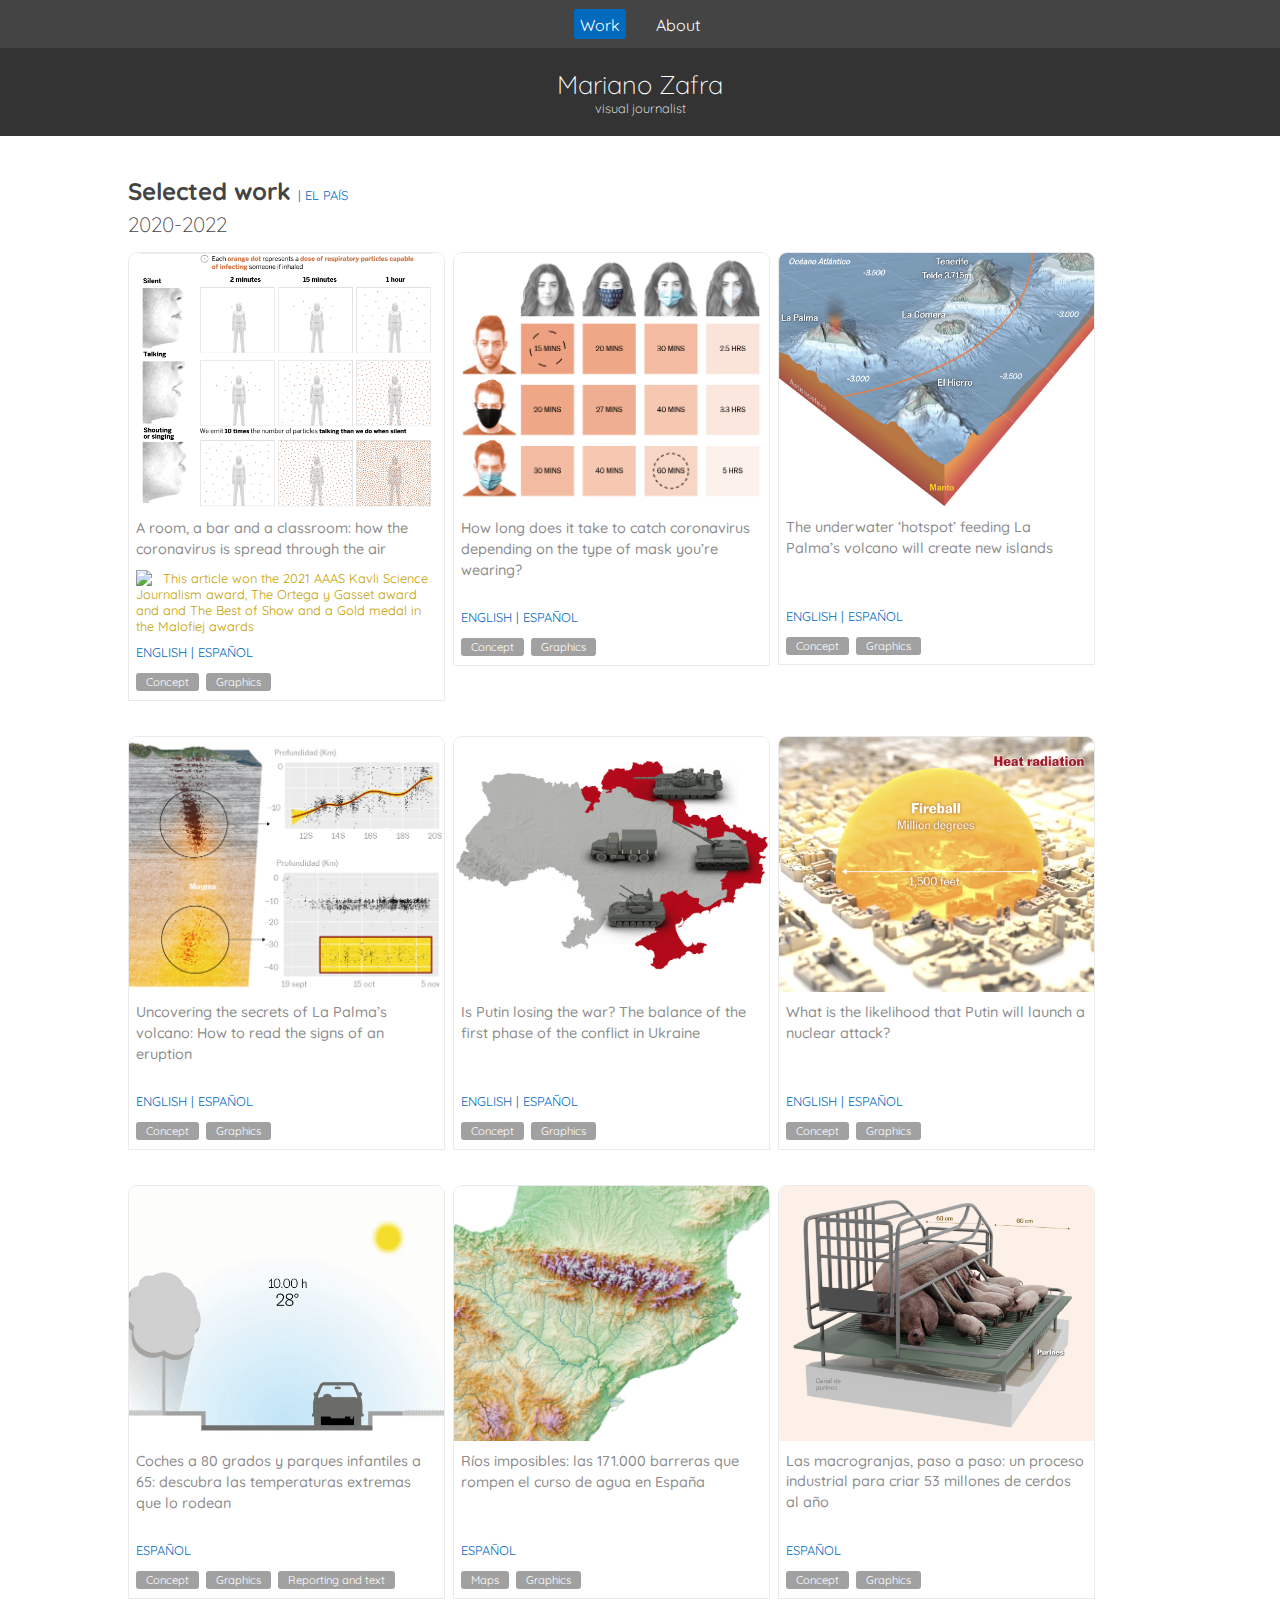
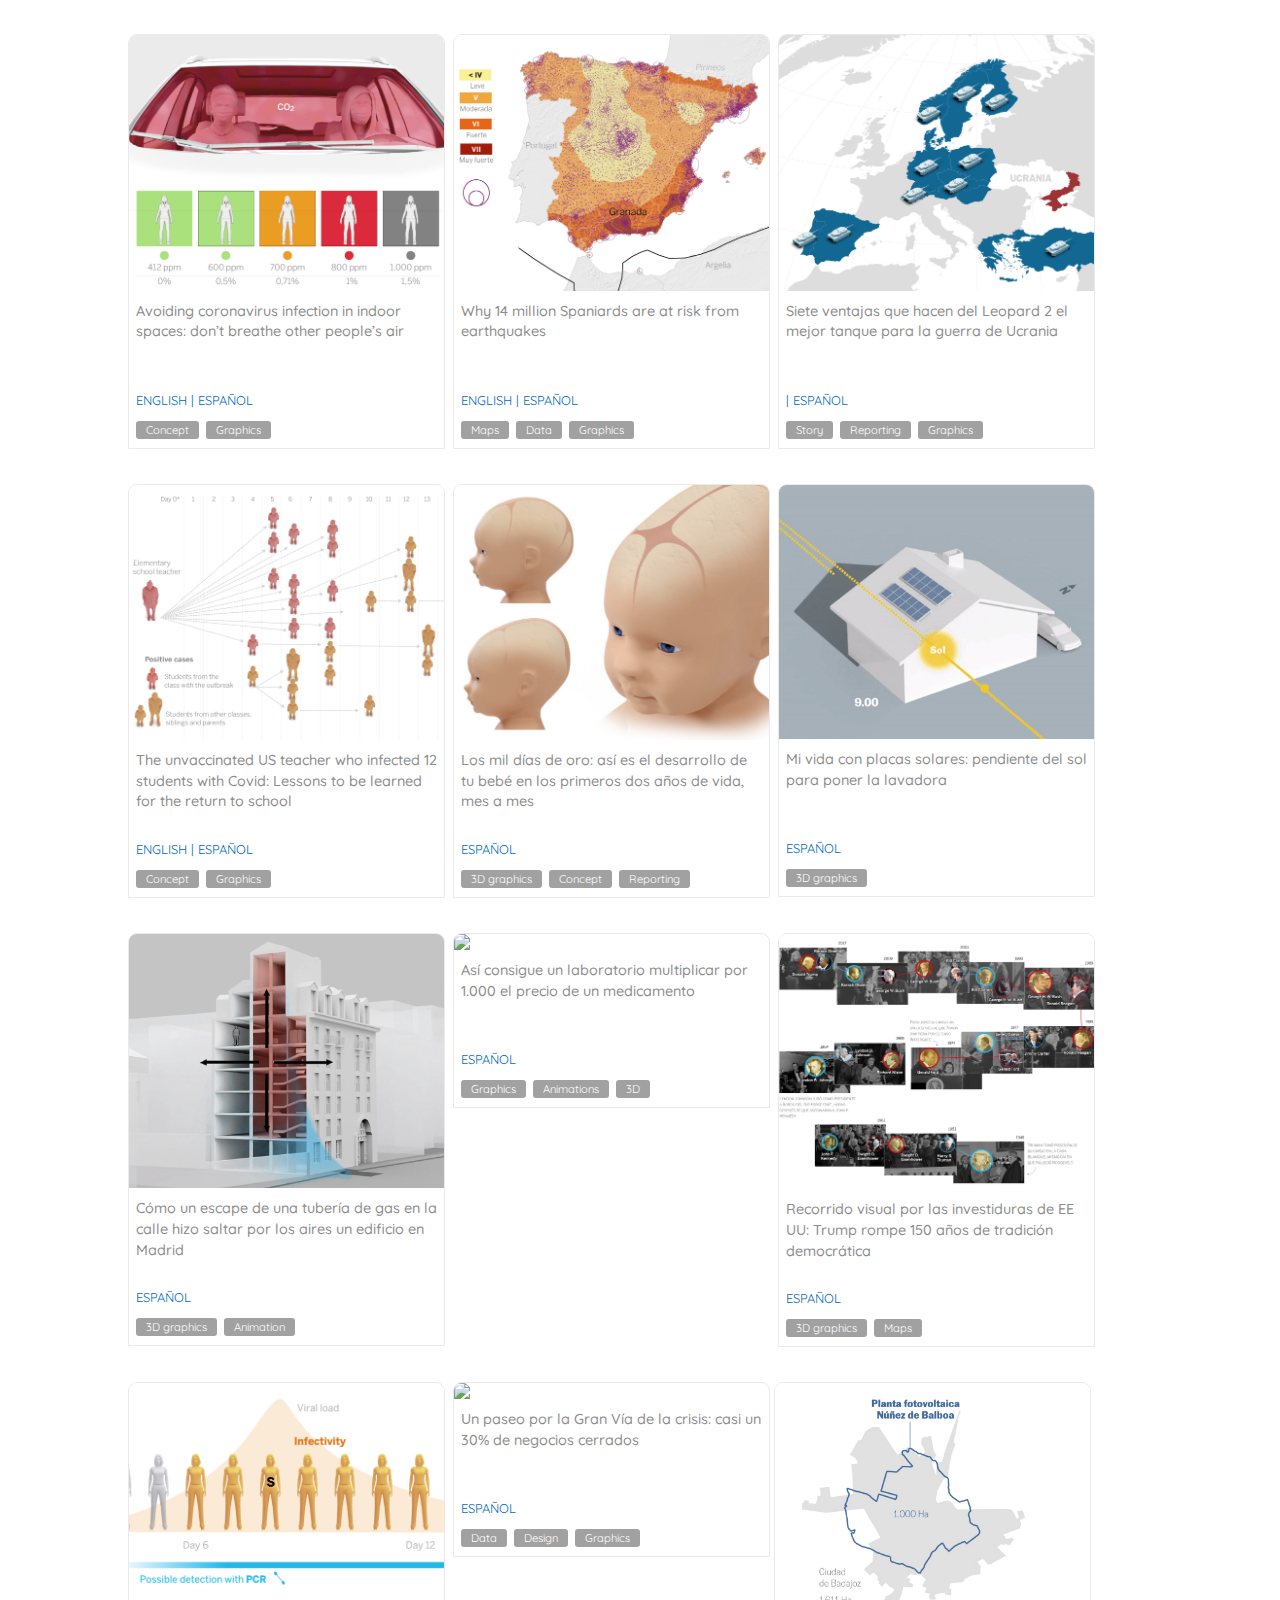
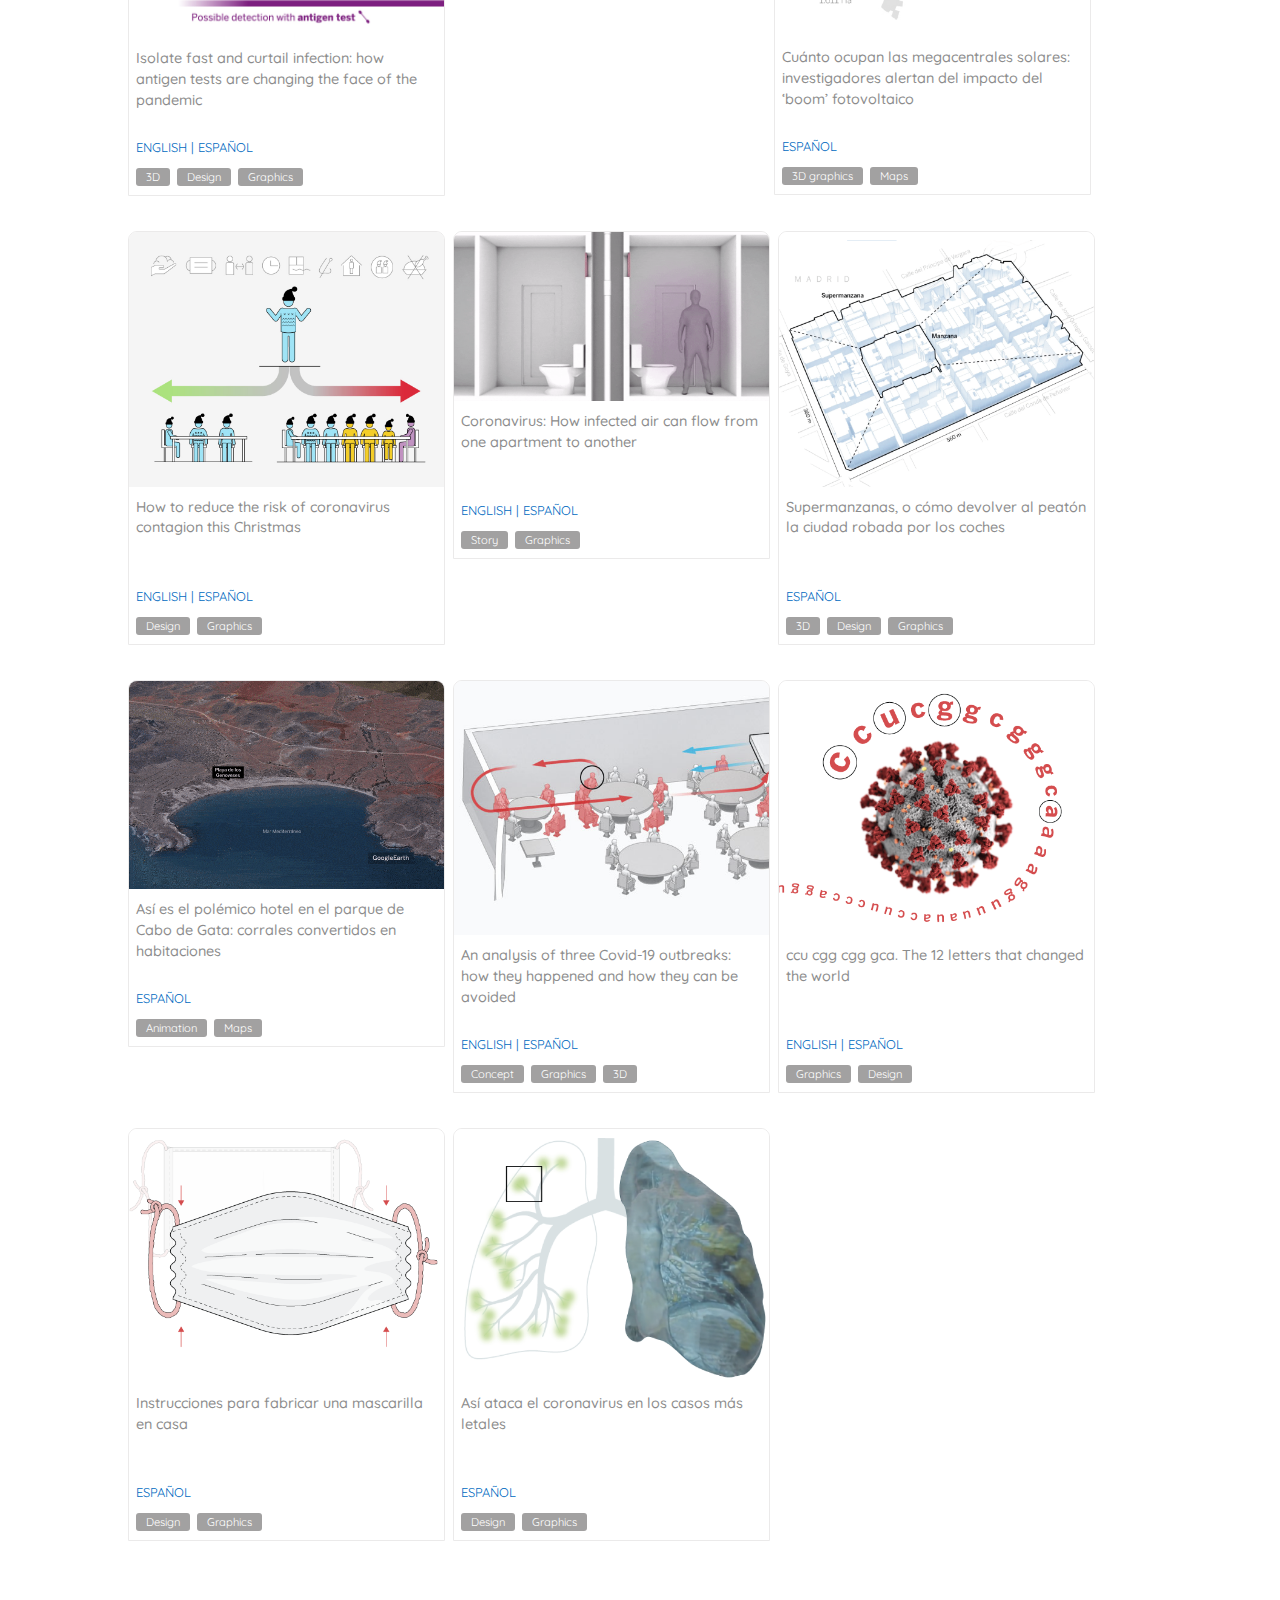
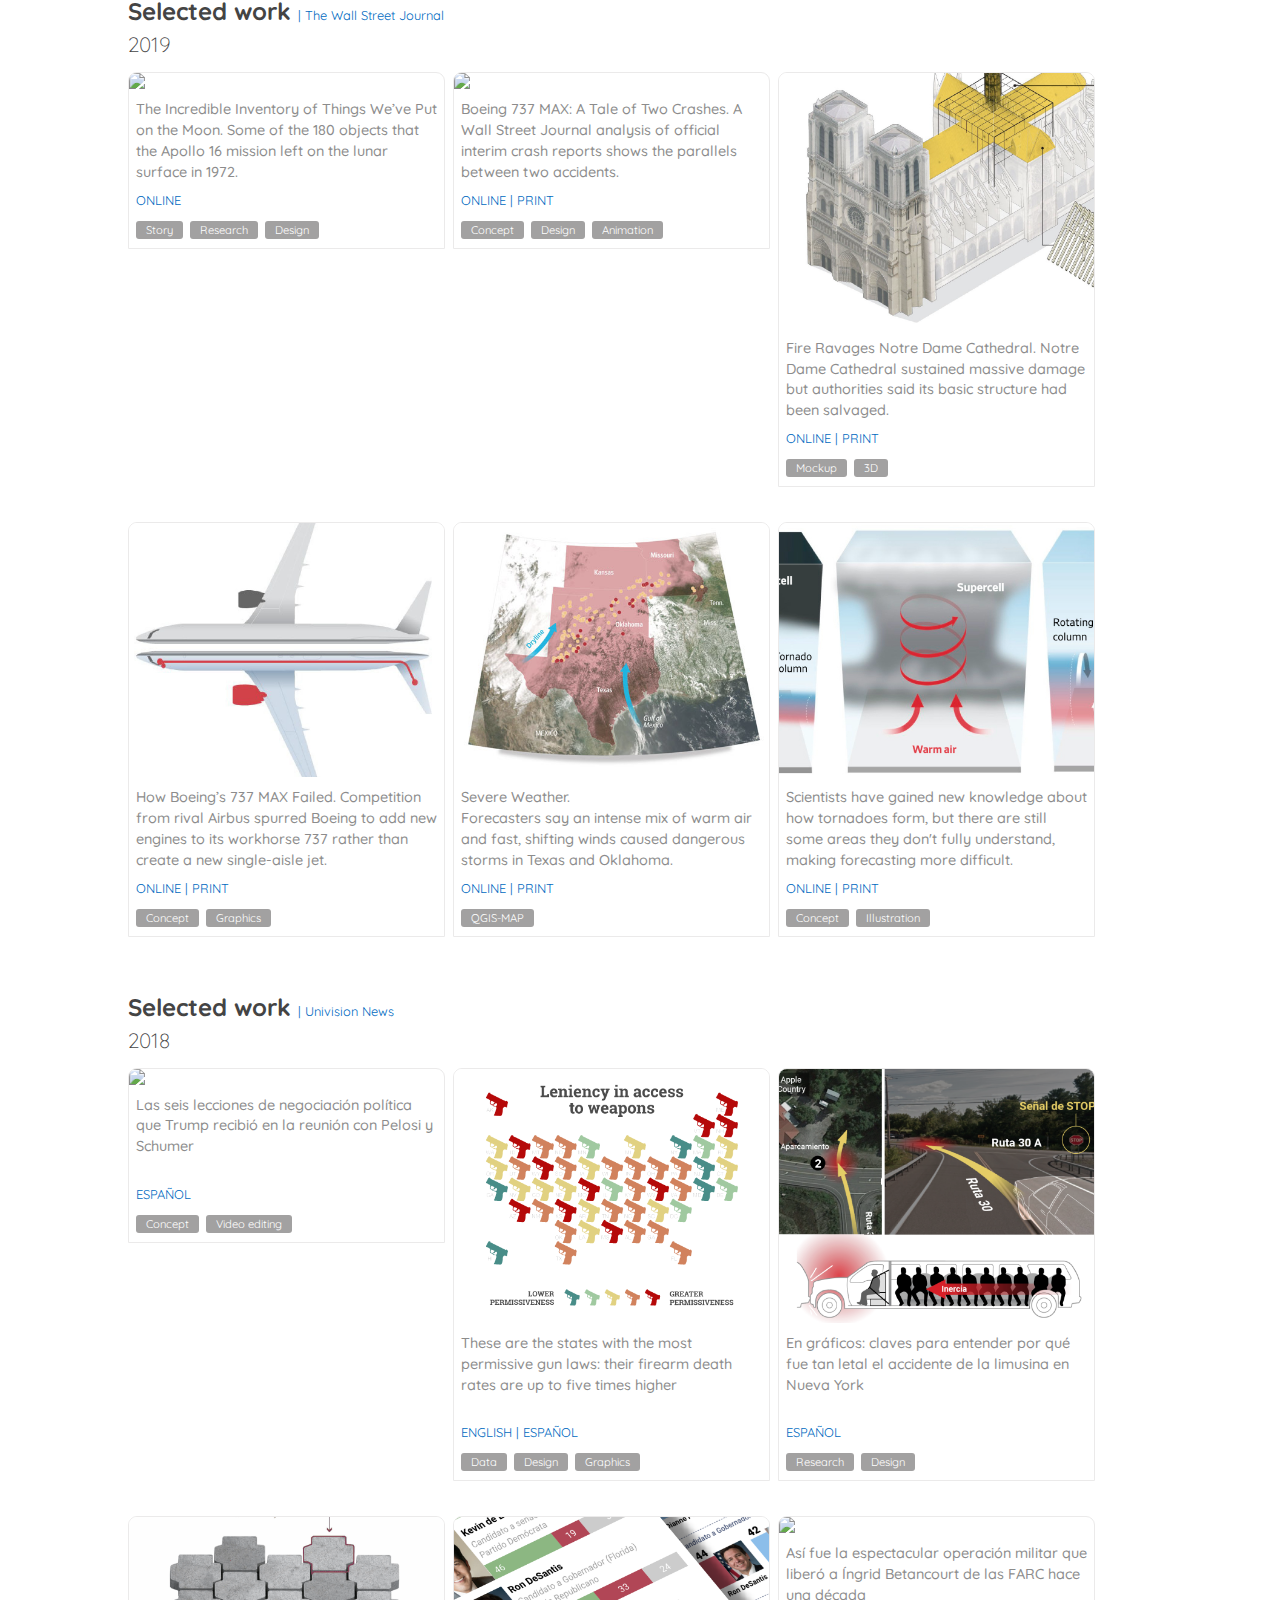
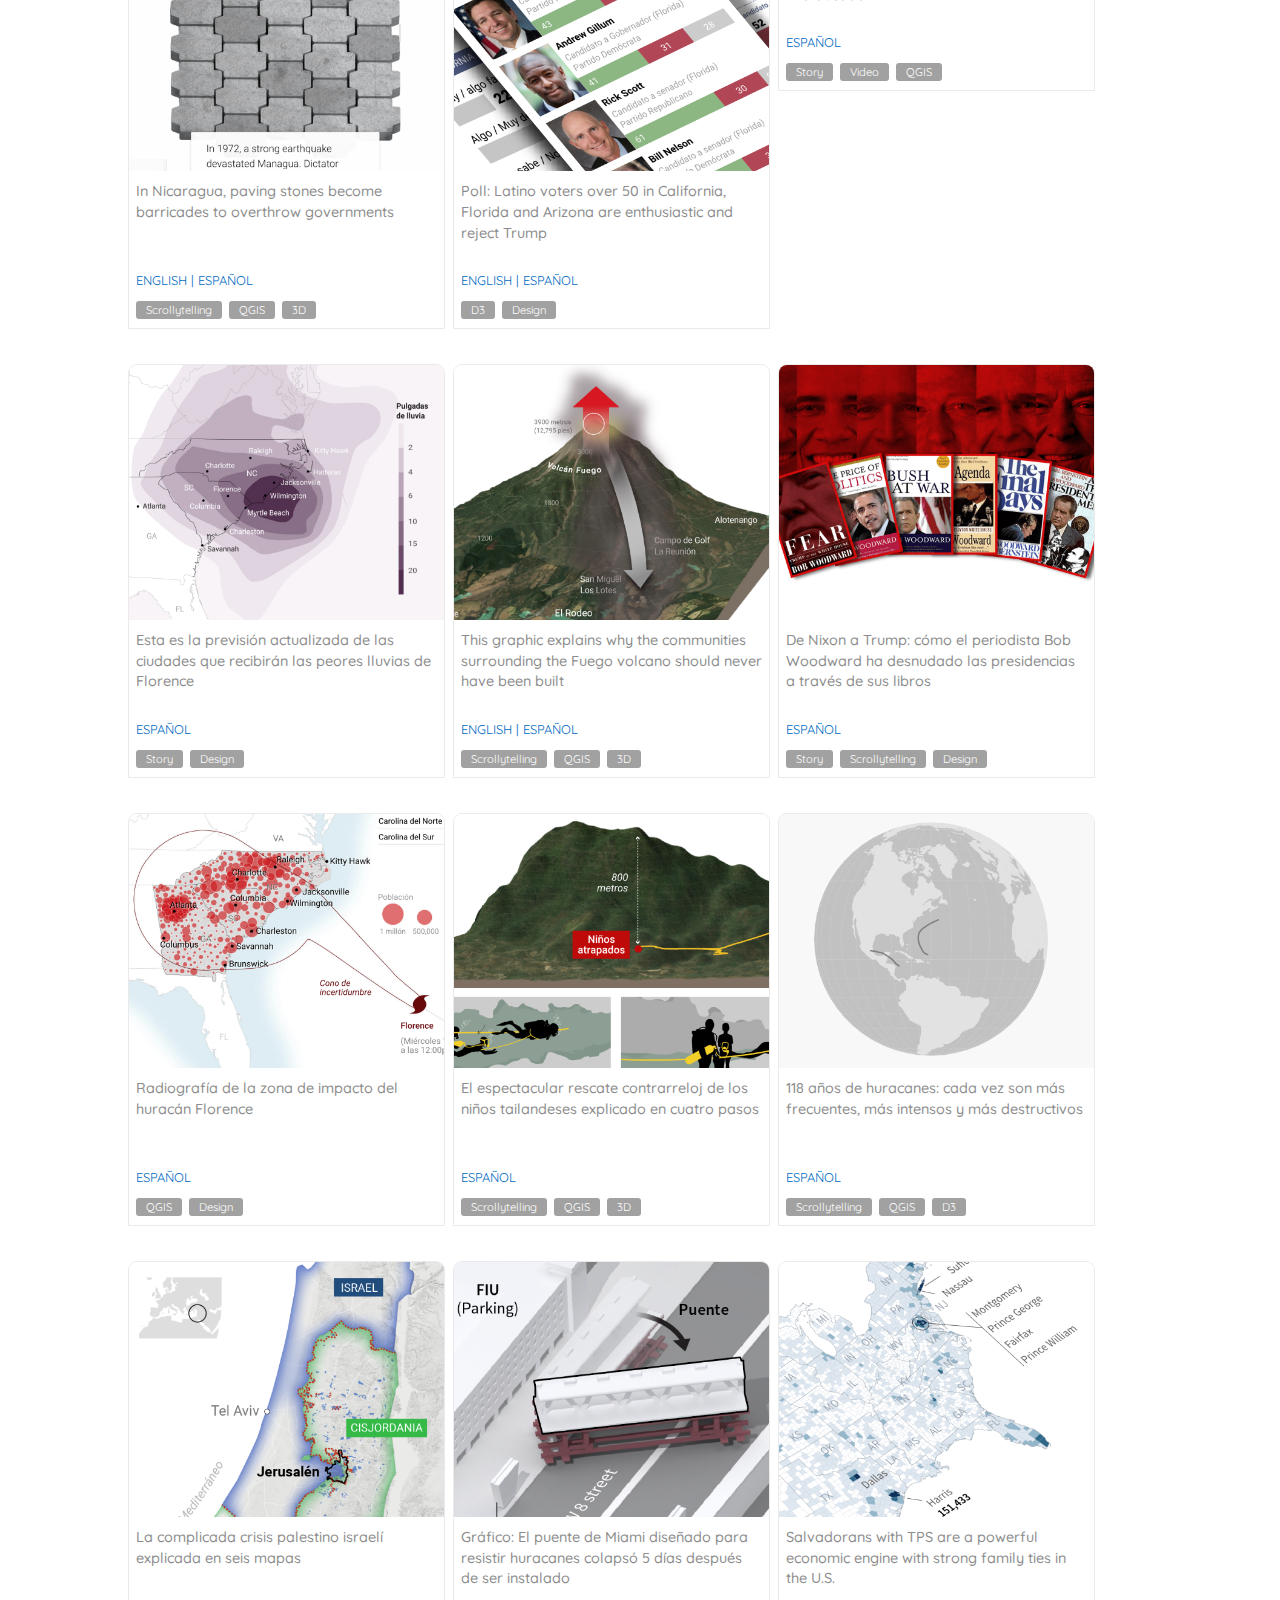
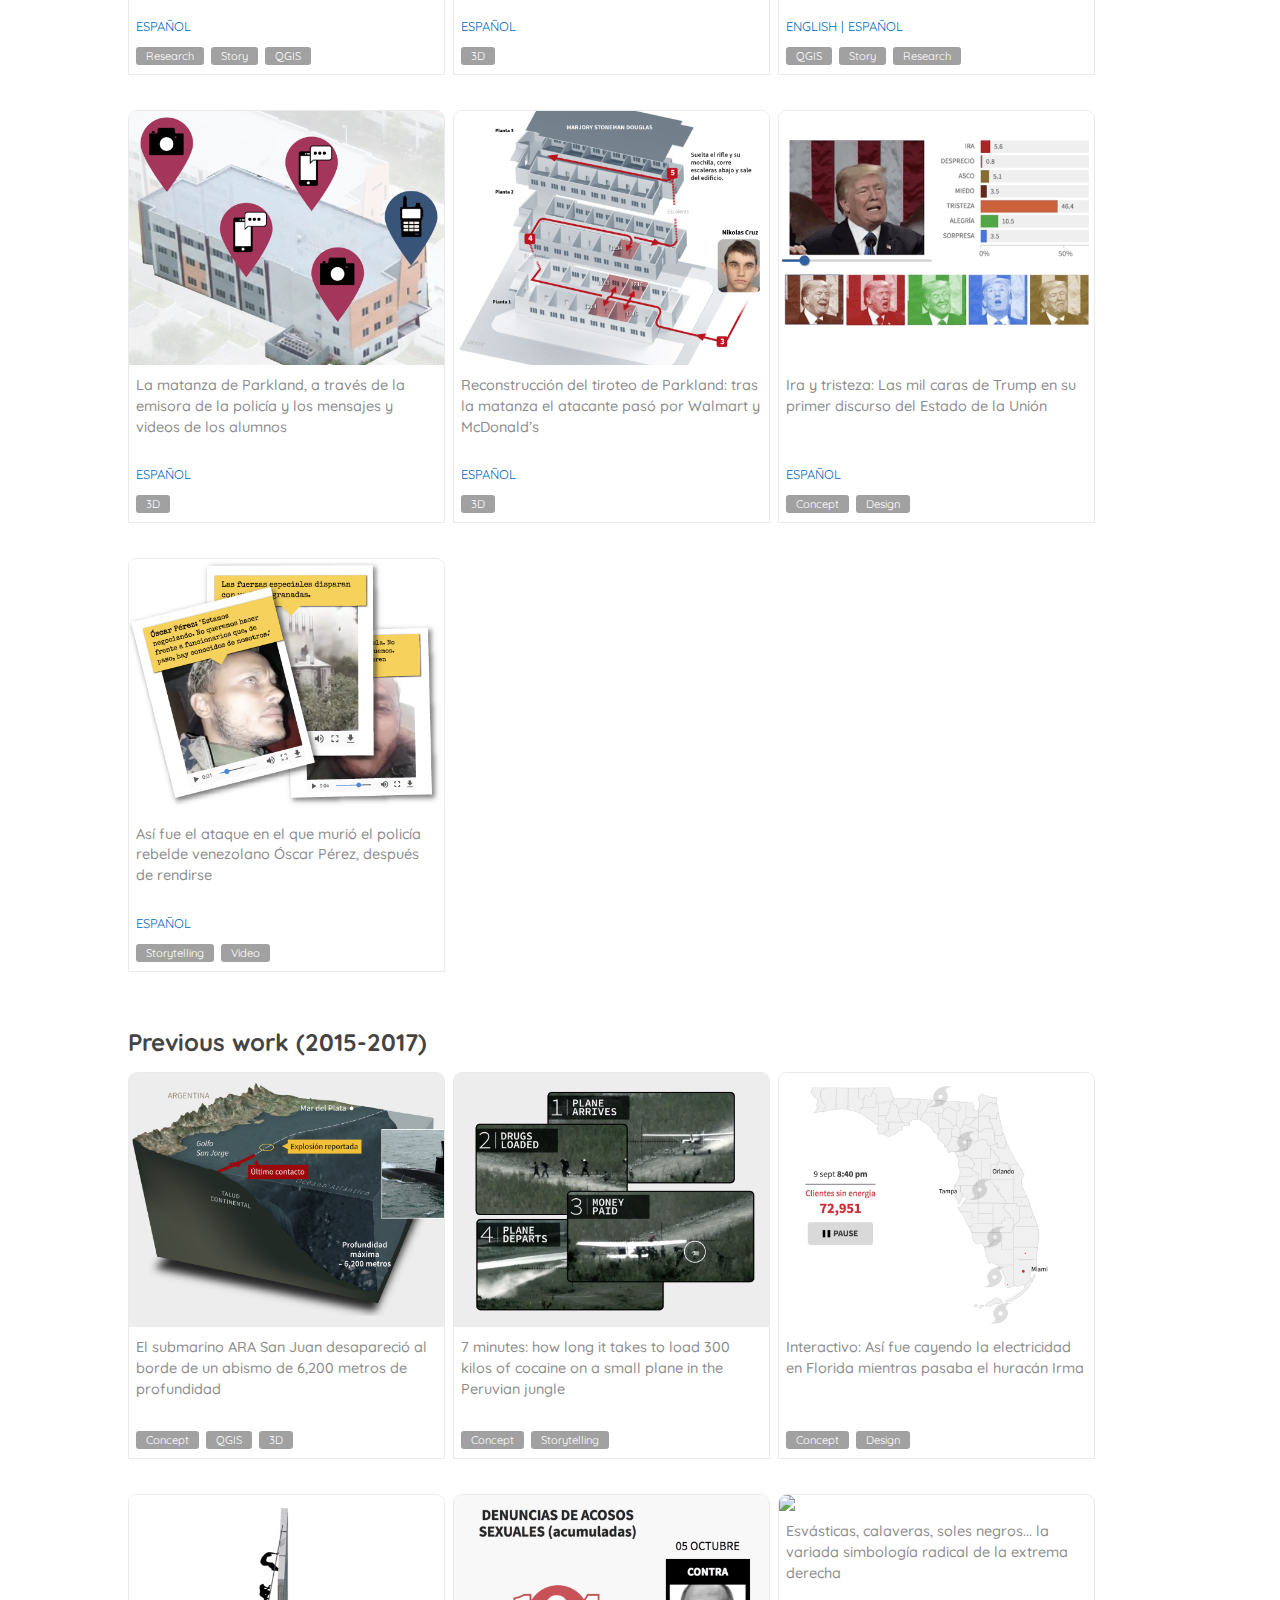
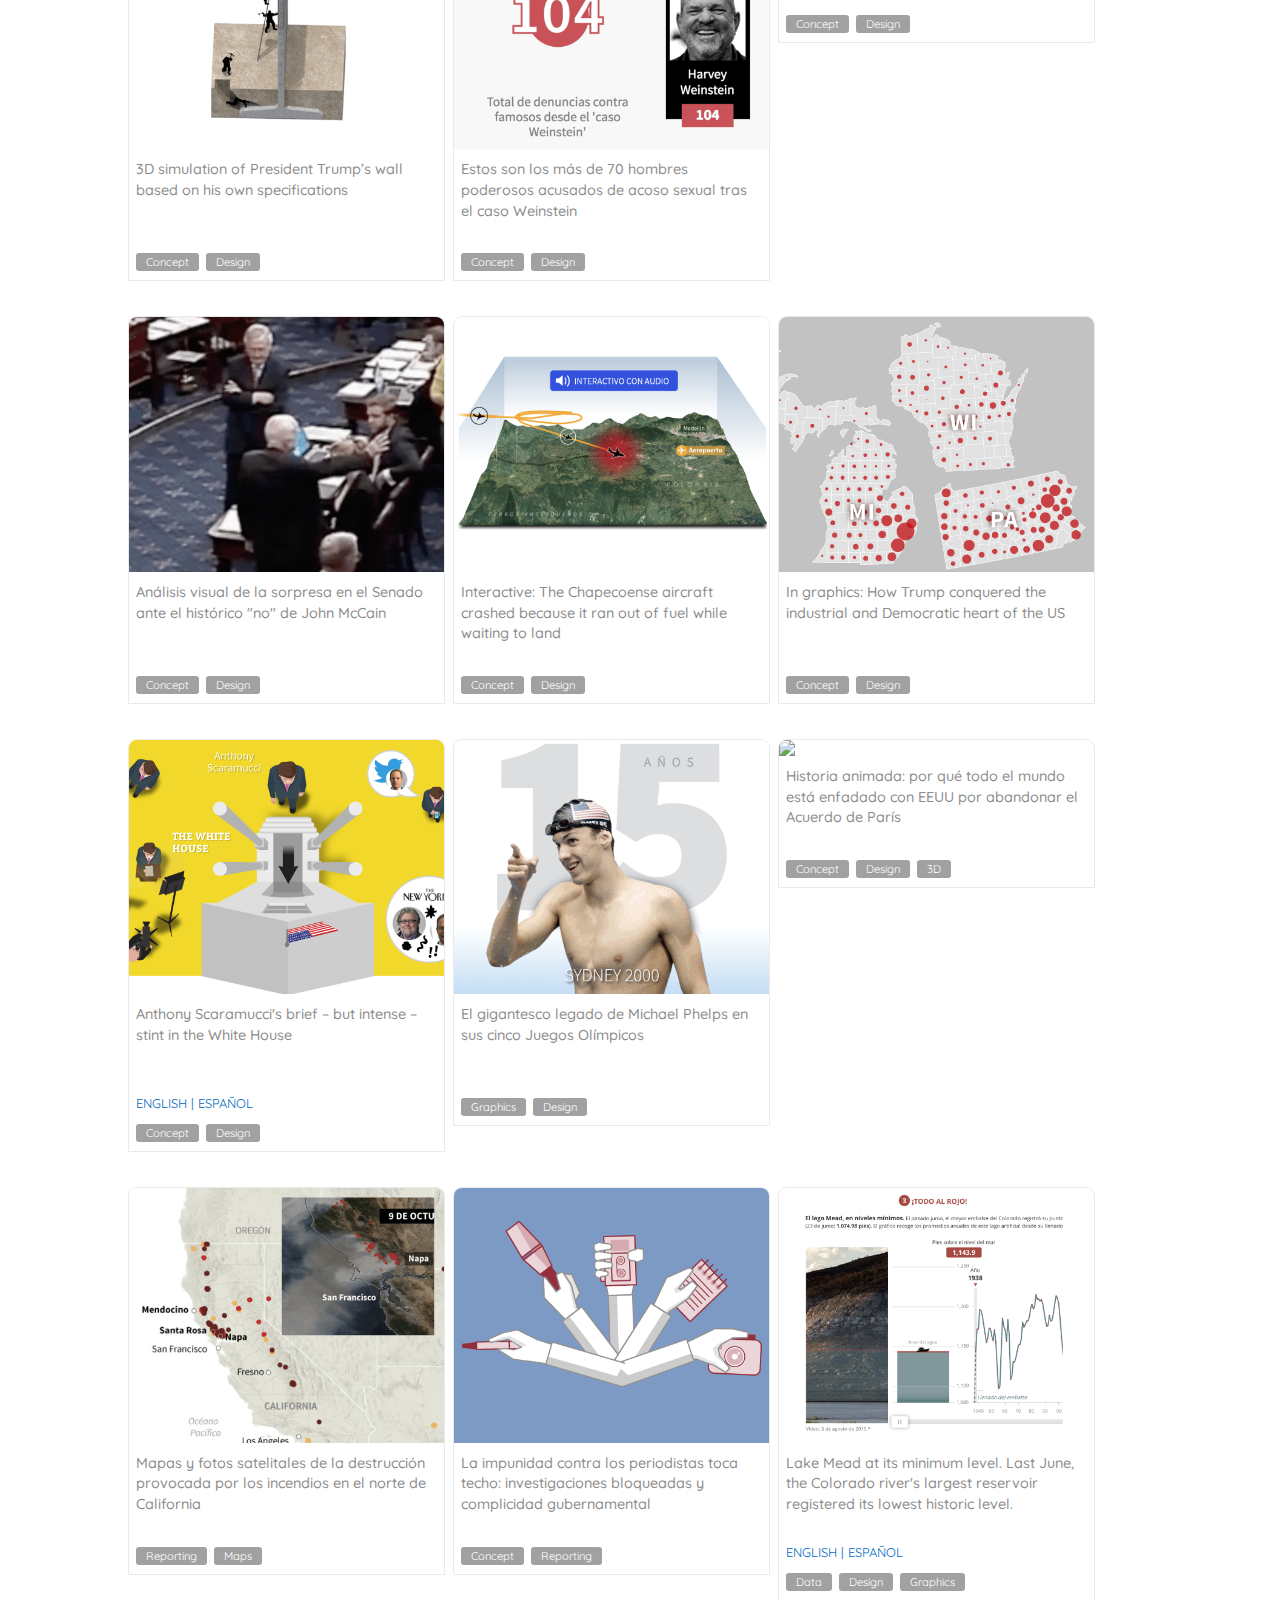
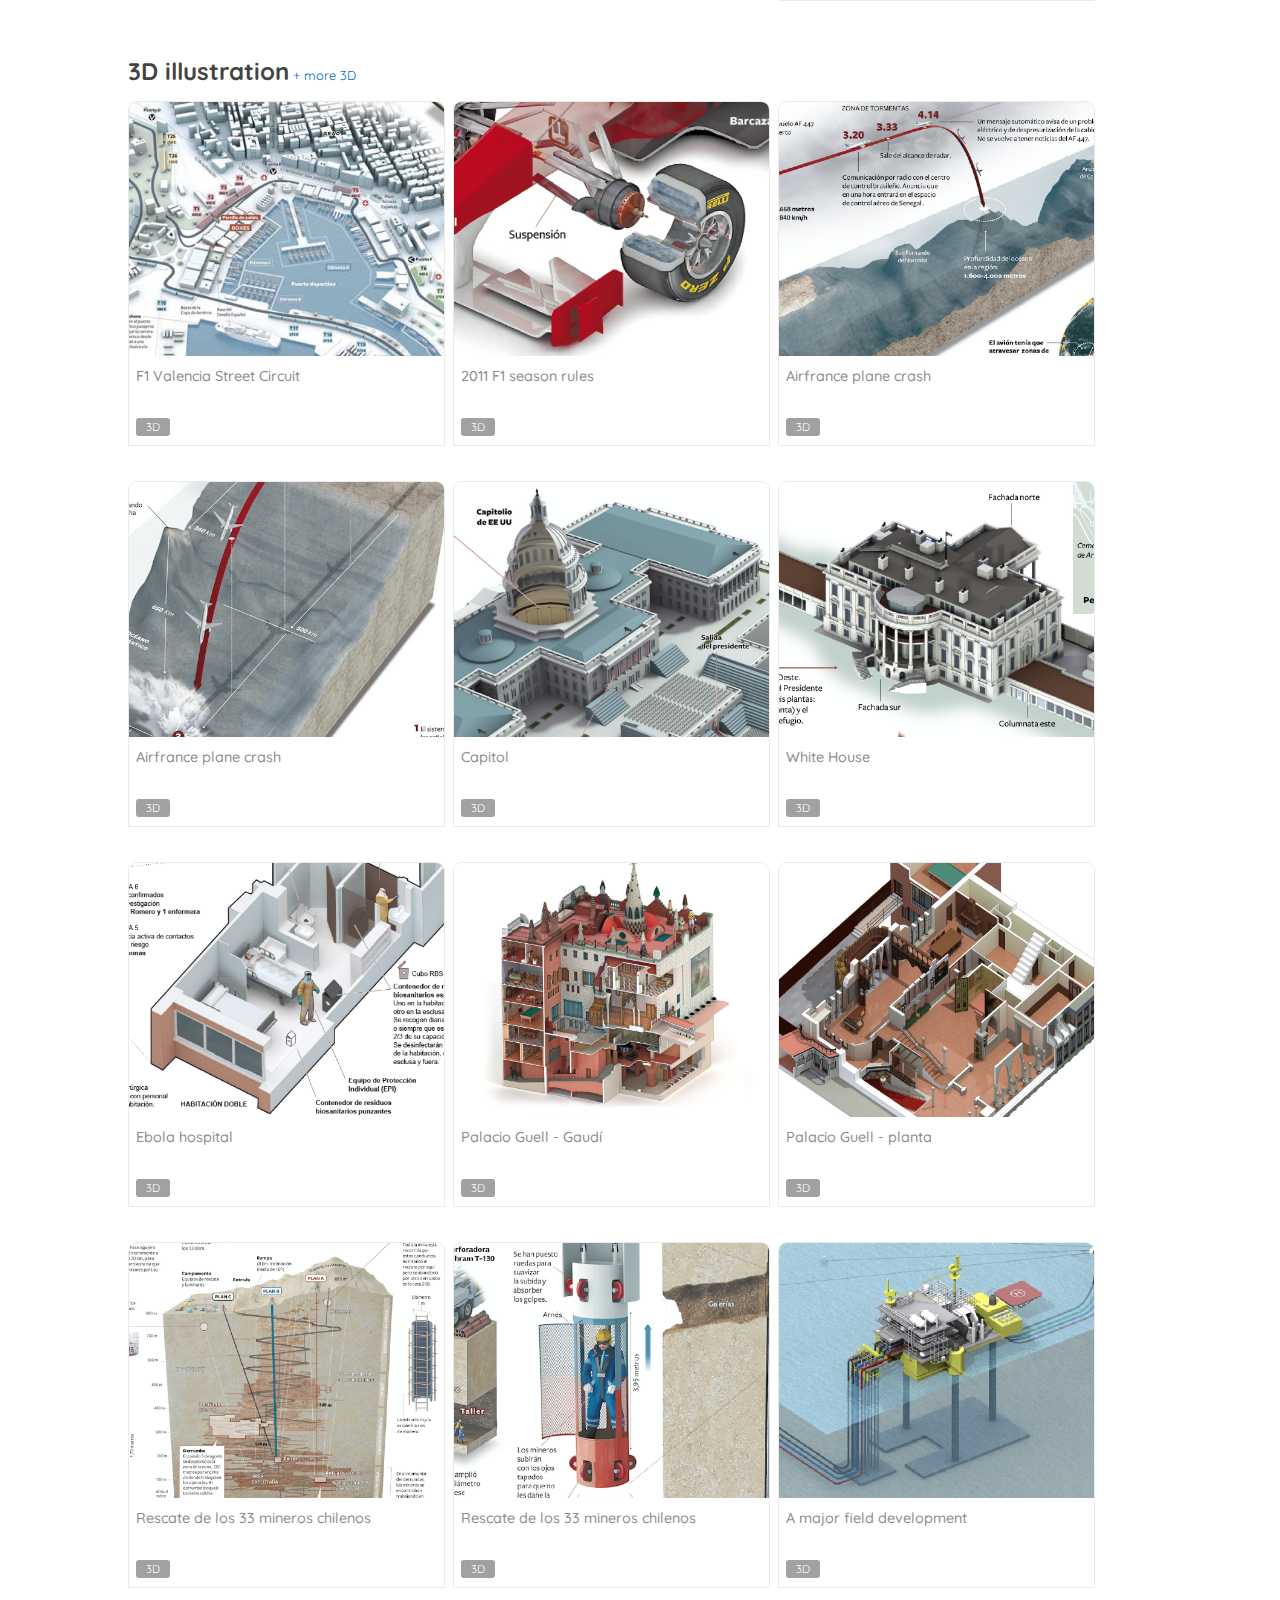
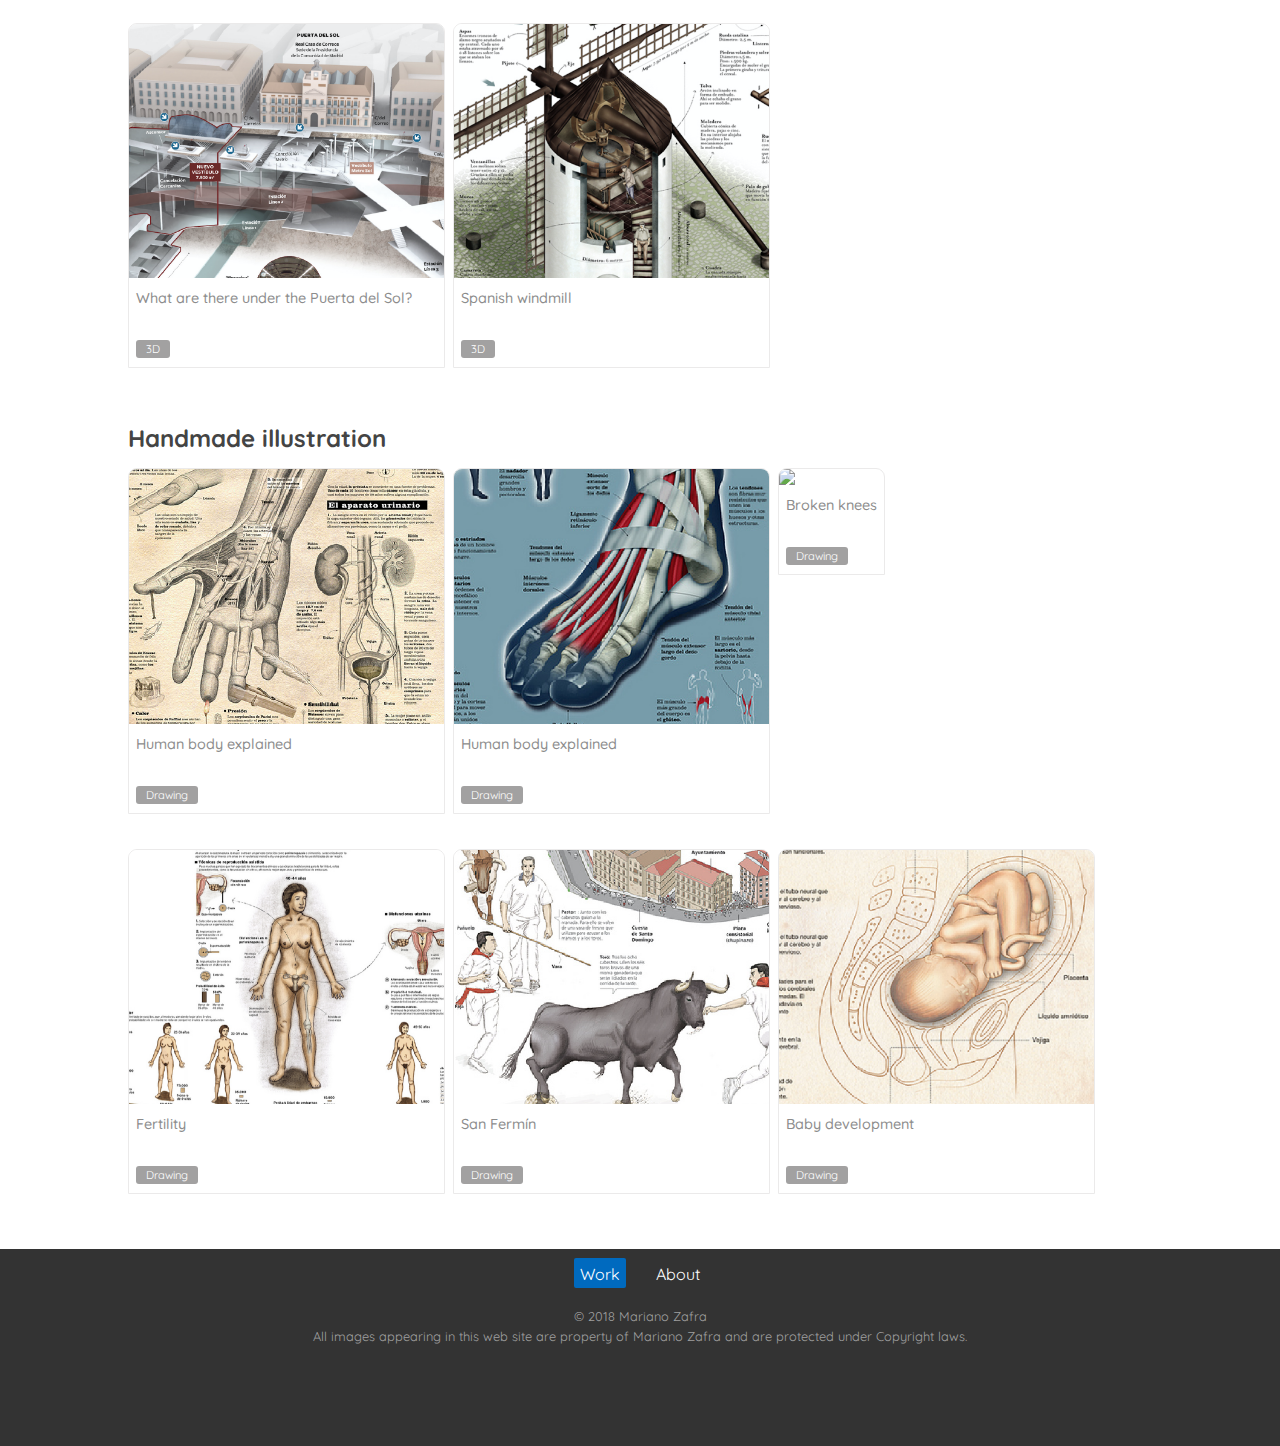
==== docs/index.html @ 7b581740 "Creada carpeta docs y subidos archivos" ====
<!DOCTYPE html>
<html>

<head>
    <meta charset="utf-8" />
    <meta http-equiv="X-UA-Compatible" content="IE=edge">
    <title>marianozafra.com | Mariano Zafra. Infographics, storytelling, graphics, data visualization</title>
    <meta name="viewport" content="width=device-width, initial-scale=1">
    <link href="https://fonts.googleapis.com/css?family=Roboto:300,400,400i,500,700,900" rel="stylesheet">
    <link href="https://fonts.googleapis.com/css?family=Quicksand:300,400,500,700" rel="stylesheet">
    <link rel="stylesheet" type="text/css" media="screen" href="porfolio.css" />
    <script src="main.js"></script>
</head>

<body>
    <div class="work">
        <div class="header">
            <div class="top">
                <div class="buttons">
                    <ul>
                        <li><a class="activo" href="index.html">Work</a></li>
                        <li><a href="about.html">About</a></li>
                    </ul>
                </div>
            </div>
            <div class="bottom">
                <div class="nombre">Mariano Zafra</div>
                <div class="profesion">visual journalist</div>
            </div>
        </div>
        <div class="porfolio">
            <div class="works">
                <div class="category">
                    <h1 class="category-name">Selected work <a target="_blank"
                            href="https://elpais.com/autor/mariano-zafra/">
                            | EL PAÍS</a></h1>
                    <p class="year">2020-2022</p>
                </div>
                <div class="graphics">
                    <div class="graphic">
                        <a target="_blank"
                            href="https://english.elpais.com/society/2020-10-28/a-room-a-bar-and-a-class-how-the-coronavirus-is-spread-through-the-air.html">
                            <div class="imagen"><img src="img/aerosoles.gif"></div>
                            <h3 class="graphic-name first">A room, a bar and a classroom: how the coronavirus is spread
                                through the air</h3>
                            <span class="award"><img class="pildora" src="http://elinfografista.es/mariano_zafra/img/trofeo.jpg"> This article won the 2021 AAAS Kavli Science Journalism award, The Ortega y Gasset award and and The Best of Show and a Gold medal in the Malofiej awards</span>    
                        </a>
                        <div class="idiomas"><a class="idioma" target="_blank"
                                href="https://english.elpais.com/society/2020-10-28/a-room-a-bar-and-a-class-how-the-coronavirus-is-spread-through-the-air.html">English</a>
                            | <a class="idioma" target="_blank"
                                href="https://elpais.com/ciencia/2020-10-24/un-salon-un-bar-y-una-clase-asi-contagia-el-coronavirus-en-el-aire.html">Español</a>
                        </div>
                        <div class="tags"><span class="tag">Concept</span><span class="tag">Graphics</span></div>
                    </div>
                    <div class="graphic">
                        <a target="_blank"
                            href="https://english.elpais.com/society/2022-02-14/how-long-does-it-take-to-catch-coronavirus-depending-on-the-type-of-mask-youre-wearing.html?ssm=TW_CC">
                            <div class="imagen"><img src="img/mascarillas.png"></div>
                            <h3 class="graphic-name">How long does it take to catch coronavirus depending on the type of mask you’re wearing?</h3>
                        </a>
                        <div class="idiomas"><a class="idioma" target="_blank"
                            href="https://english.elpais.com/society/2022-02-14/how-long-does-it-take-to-catch-coronavirus-depending-on-the-type-of-mask-youre-wearing.html?ssm=TW_CC">English</a>
                        | <a class="idioma" target="_blank"
                                href="https://elpais.com/sociedad/2022-02-12/esto-es-lo-que-tardarias-en-contagiarte-de-covid-con-cada-tipo-de-mascarilla.html">Español</a>
                        </div>
                        <div class="tags"><span class="tag">Concept</span><span class="tag">Graphics</span></div>
                    </div>
                    <div class="graphic">
                        <a target="_blank"
                            href="https://english.elpais.com/science-tech/2021-10-06/the-underwater-hotspot-feeding-la-palmas-volcano-will-create-new-islands.html">
                            <div class="imagen"><img src="img/canarias.jpg"></div>
                            <h3 class="graphic-name">The underwater ‘hotspot’ feeding La Palma’s volcano will create new islands</h3>
                        </a>
                        <div class="idiomas"><a class="idioma" target="_blank"
                                href="https://english.elpais.com/science-tech/2021-10-06/the-underwater-hotspot-feeding-la-palmas-volcano-will-create-new-islands.html">English</a>
                            | <a class="idioma" target="_blank"
                                href="https://elpais.com/ciencia/2021-10-01/un-punto-caliente-bajo-las-canarias-alimenta-el-volcan-de-la-palma-y-creara-nuevas-islas.html">Español</a>
                        </div>
                        <div class="tags"><span class="tag">Concept</span><span class="tag">Graphics</span></div>
                    </div>
                    <div class="graphic">
                        <a target="_blank"
                            href="https://english.elpais.com/science-tech/2021-11-12/reading-the-signs-when-will-the-volcanic-eruption-on-la-palma-end.html">
                            <div class="imagen"><img src="img/senales.jpg"></div>
                            <h3 class="graphic-name">Uncovering the secrets of La Palma’s volcano:
                                How to read the signs of an eruption</h3>
                        </a>
                        <div class="idiomas"><a class="idioma" target="_blank"
                                href="https://english.elpais.com/science-tech/2021-11-12/reading-the-signs-when-will-the-volcanic-eruption-on-la-palma-end.html">English</a>
                            | <a class="idioma" target="_blank"
                                href="https://elpais.com/ciencia/2021-11-06/el-volcan-al-desnudo-como-interpretar-las-senales-de-la-erupcion-de-la-palma.html">Español</a>
                        </div>
                        <div class="tags"><span class="tag">Concept</span><span class="tag">Graphics</span></div>
                    </div>
                    <div class="graphic">
                        <a target="_blank"
                            href="https://english.elpais.com/international/2022-04-08/is-putin-losing-the-war-the-balance-of-the-first-phase-of-the-conflict-in-ukraine.html">
                            <div class="imagen"><img src="img/balance_ucrania2.jpg"></div>
                            <h3 class="graphic-name">Is Putin losing the war? The balance of the first phase of the conflict in Ukraine</h3>
                        </a>
                        <div class="idiomas"><a class="idioma" target="_blank"
                                href="https://english.elpais.com/international/2022-04-08/is-putin-losing-the-war-the-balance-of-the-first-phase-of-the-conflict-in-ukraine.html">English</a>
                            | <a class="idioma" target="_blank"
                                href="https://elpais.com/internacional/2022-04-03/esta-putin-perdiendo-la-guerra-balance-de-la-primera-fase-del-conflicto-en-ucrania.html">Español</a>
                        </div>
                        <div class="tags"><span class="tag">Concept</span><span class="tag">Graphics</span></div>
                    </div>
                    <div class="graphic">
                        <a target="_blank"
                            href="https://english.elpais.com/international/2022-11-07/what-is-the-likelihood-that-putin-will-launch-a-nuclear-attack.html">
                            <div class="imagen"><img src="img/nuclear.jpg"></div>
                            <h3 class="graphic-name">What is the likelihood that Putin will launch a nuclear attack?</h3>
                        </a>
                        <div class="idiomas"><a class="idioma" target="_blank"
                                href="https://english.elpais.com/international/2022-11-07/what-is-the-likelihood-that-putin-will-launch-a-nuclear-attack.html">English</a>
                            | <a class="idioma" target="_blank"
                                href="https://elpais.com/internacional/2022-11-06/que-probabilidad-hay-de-un-ataque-nuclear-de-putin.html">Español</a>
                        </div>
                        <div class="tags"><span class="tag">Concept</span><span class="tag">Graphics</span></div>
                    </div>
                    <div class="graphic">
                        <a target="_blank"
                            href="https://elpais.com/sociedad/2022-07-24/coches-a-80-grados-y-parques-infantiles-a-65-descubre-las-temperaturas-extremas-que-te-rodean.html">
                            <div class="imagen"><img src="img/temperaturas.gif"></div>
                            <h3 class="graphic-name">Coches a 80 grados y parques infantiles a 65: descubra las temperaturas extremas que lo rodean</h3>
                        </a>
                        <div class="idiomas">
                            <a class="idioma" target="_blank"
                                href="https://elpais.com/sociedad/2022-07-24/coches-a-80-grados-y-parques-infantiles-a-65-descubre-las-temperaturas-extremas-que-te-rodean.html">Español</a>
                        </div>
                        <div class="tags"><span class="tag">Concept</span><span class="tag">Graphics</span><span class="tag">Reporting and text</span></div>
                    </div>
                    <div class="graphic">
                        <a target="_blank"
                            href="https://elpais.com/clima-y-medio-ambiente/2022-06-12/rios-imposibles-las-171000-barreras-que-rompen-el-curso-de-agua-en-espana.html">
                            <div class="imagen"><img src="img/rios.jpg?v=1"></div>
                            <h3 class="graphic-name">Ríos imposibles: las 171.000 barreras que rompen el curso de agua en España</h3>
                        </a>
                        <div class="idiomas">
                            <a class="idioma" target="_blank"
                                href="https://elpais.com/clima-y-medio-ambiente/2022-06-12/rios-imposibles-las-171000-barreras-que-rompen-el-curso-de-agua-en-espana.html">Español</a>
                        </div>
                        <div class="tags"><span class="tag">Maps</span><span class="tag">Graphics</span></div>
                    </div>
                    <div class="graphic">
                        <a target="_blank"
                            href="https://elpais.com/clima-y-medio-ambiente/2022-01-23/las-macrogranjas-paso-a-paso-un-proceso-industrial-para-criar-53-millones-de-cerdos-al-ano.html">
                            <div class="imagen"><img src="img/macrogranjas.jpg"></div>
                            <h3 class="graphic-name">Las macrogranjas, paso a paso: un proceso industrial para criar 53 millones de cerdos al año</h3>
                        </a>
                        <div class="idiomas">
                            <a class="idioma" target="_blank"
                                href="https://elpais.com/clima-y-medio-ambiente/2022-01-23/las-macrogranjas-paso-a-paso-un-proceso-industrial-para-criar-53-millones-de-cerdos-al-ano.html">Español</a>
                        </div>
                        <div class="tags"><span class="tag">Concept</span><span class="tag">Graphics</span></div>
                    </div>
                    <div class="graphic">
                        <a target="_blank"
                            href="https://elpais.com/especiales/coronavirus-covid-19/how-to-avoid-the-infection-in-indoor-spaces/">
                            <div class="imagen"><img src="img/coche.jpg"></div>
                            <h3 class="graphic-name">Avoiding coronavirus infection in indoor spaces: don’t breathe other people’s air</h3>
                        </a>
                        <div class="idiomas"><a class="idioma" target="_blank"
                                href="https://elpais.com/especiales/coronavirus-covid-19/how-to-avoid-the-infection-in-indoor-spaces/">English</a>
                            | <a class="idioma" target="_blank"
                                href="https://elpais.com/especiales/coronavirus-covid-19/como-esquivar-el-coronavirus-en-interiores/">Español</a>
                        </div>
                        <div class="tags"><span class="tag">Concept</span><span class="tag">Graphics</span></div>
                    </div>
                    <div class="graphic">
                        <a target="_blank"
                            href="https://elpais.com/ciencia/2021-02-04/el-estremecedor-beso-geologico-que-pone-en-riesgo-sismico-a-14-millones-de-espanoles.html">
                            <div class="imagen"><img src="img/terremotos.jpg"></div>
                            <h3 class="graphic-name">Why 14 million Spaniards are at risk from earthquakes</h3>
                        </a>
                        <div class="idiomas"><a class="idioma" target="_blank"
                                href="https://english.elpais.com/science_tech/2021-02-12/why-14-million-spaniards-are-at-risk-from-earthquakes.html">English</a>
                            | <a class="idioma" target="_blank"
                                href="https://elpais.com/ciencia/2021-02-04/el-estremecedor-beso-geologico-que-pone-en-riesgo-sismico-a-14-millones-de-espanoles.html">Español</a>
                        </div>
                        <div class="tags"><span class="tag">Maps</span><span class="tag">Data</span><span
                                class="tag">Graphics</span></div>
                    </div>
                    <div class="graphic">
                        <a target="_blank"
                            href="https://elpais.com/internacional/2023-01-28/siete-ventajas-que-hacen-del-leopard-2-el-mejor-tanque-para-la-guerra-de-ucrania.html">
                            <div class="imagen"><img src="img/leopard.jpg"></div>
                            <h3 class="graphic-name">Siete ventajas que hacen del Leopard 2 el mejor tanque para la guerra de Ucrania</h3>
                        </a>
                        <div class="idiomas">
                            | <a class="idioma" target="_blank"
                                href="https://elpais.com/internacional/2023-01-28/siete-ventajas-que-hacen-del-leopard-2-el-mejor-tanque-para-la-guerra-de-ucrania.html">Español</a>
                        </div>
                        <div class="tags"><span class="tag">Story</span><span class="tag">Reporting</span><span
                                class="tag">Graphics</span></div>
                    </div>
                    <div class="graphic">
                        <a target="_blank"
                            href="https://elpais.com/especiales/coronavirus-covid-19/the-unvaccinated-us-teacher-who-infected-12-of-her-students/">
                            <div class="imagen"><img src="img/escuela.jpg"></div>
                            <h3 class="graphic-name">The unvaccinated US teacher who infected 12 students with Covid: Lessons to be learned for the return to school</h3>
                        </a>
                        <div class="idiomas"><a class="idioma" target="_blank"
                                href="https://elpais.com/especiales/coronavirus-covid-19/the-unvaccinated-us-teacher-who-infected-12-of-her-students/">English</a>
                            | <a class="idioma" target="_blank"
                                href="https://elpais.com/ciencia/2021-09-12/el-caso-de-los-12-ninos-contagiados-de-covid-por-su-profesora-lecciones-para-la-vuelta-al-cole.html">Español</a>
                        </div>
                        <div class="tags"><span class="tag">Concept</span><span class="tag">Graphics</span></div>
                    </div>
                    <div class="graphic">
                        <a target="_blank"
                            href="https://elpais.com/salud-y-bienestar/2022-05-22/los-mil-dias-de-oro-asi-es-el-desarrollo-de-tu-bebe-en-los-primeros-dos-anos-de-vida-mes-a-mes.html">
                            <div class="imagen"><img src="img/bebes.jpg"></div>
                            <h3 class="graphic-name">Los mil días de oro: así es el desarrollo de tu bebé en los primeros dos años de vida, mes a mes
                            </h3>
                        </a>
                        <div class="idiomas"><a class="idioma" target="_blank"
                                href="https://elpais.com/salud-y-bienestar/2022-05-22/los-mil-dias-de-oro-asi-es-el-desarrollo-de-tu-bebe-en-los-primeros-dos-anos-de-vida-mes-a-mes.html">Español</a>
                        </div>
                        <div class="tags"><span class="tag">3D graphics</span><span class="tag">Concept</span><span class="tag">Reporting</span></div>
                    </div>
                    <div class="graphic">
                        <a target="_blank"
                            href="https://elpais.com/clima-y-medio-ambiente/2023-01-15/mi-vida-con-placas-solares-pendiente-del-sol-para-poner-la-lavadora.html">
                            <div class="imagen"><img src="img/panel.gif"></div>
                            <h3 class="graphic-name">Mi vida con placas solares: pendiente del sol para poner la lavadora</h3>
                        </a>
                        <div class="idiomas"><a class="idioma" target="_blank"
                                href="https://elpais.com/clima-y-medio-ambiente/2023-01-15/mi-vida-con-placas-solares-pendiente-del-sol-para-poner-la-lavadora.html">Español</a>
                        </div>
                        <div class="tags"><span class="tag">3D graphics</span></div>
                    </div>
                    <div class="graphic">
                        <a target="_blank"
                            href="https://elpais.com/espana/madrid/2021-02-27/deflagracion-y-onda-expansiva-las-claves-de-la-violenta-explosion-de-gas-en-la-calle-de-toledo-de-madrid.html">
                            <div class="imagen"><img src="img/explosion.jpg"></div>
                            <h3 class="graphic-name">Cómo un escape de una tubería de gas en la calle hizo saltar por los aires un edificio en Madrid
                            </h3>
                        </a>
                        <div class="idiomas"><a class="idioma" target="_blank"
                                href="https://elpais.com/espana/madrid/2021-02-27/deflagracion-y-onda-expansiva-las-claves-de-la-violenta-explosion-de-gas-en-la-calle-de-toledo-de-madrid.html">Español</a>
                        </div>
                        <div class="tags"><span class="tag">3D graphics</span><span class="tag">Animation</span></div>
                    </div>
                    <div class="graphic">
                        <a target="_blank"
                            href="https://elpais.com/sociedad/2021-12-09/asi-consigue-un-laboratorio-multiplicar-por-1000-el-precio-de-un-medicamento.html">
                            <div class="imagen"><img src="img/farmaco.jpg"></div>
                            <h3 class="graphic-name">Así consigue un laboratorio multiplicar por 1.000 el precio de un medicamento</h3>
                        </a>
                        <div class="idiomas"><a class="idioma" target="_blank"
                                href="https://elpais.com/sociedad/2021-12-09/asi-consigue-un-laboratorio-multiplicar-por-1000-el-precio-de-un-medicamento.html">Español</a>
                        </div>
                        <div class="tags"><span class="tag">Graphics</span><span class="tag">Animations</span><span
                                class="tag">3D</span></div>
                    </div>
                                        <div class="graphic">
                        <a target="_blank"
                            href="https://elpais.com/internacional/2021-01-19/recorrido-visual-trump-rompe-150-anos-de-tradicion-democratica.html">
                            <div class="imagen"><img src="img/presidentes.jpg"></div>
                            <h3 class="graphic-name">Recorrido visual por las investiduras de EE UU: Trump rompe 150 años de tradición democrática
                            </h3>
                        </a>
                        <div class="idiomas"><a class="idioma" target="_blank"
                                href="https://elpais.com/internacional/2021-01-19/recorrido-visual-trump-rompe-150-anos-de-tradicion-democratica.html">Español</a>
                        </div>
                        <div class="tags"><span class="tag">3D graphics</span><span class="tag">Maps</span></div>
                    </div>
                    
                    <div class="graphic">
                        <a target="_blank"
                            href="https://english.elpais.com/science_tech/2020-12-08/isolate-fast-and-curtail-infection-how-antigen-tests-are-changing-the-face-of-the-pandemic.html">
                            <div class="imagen"><img src="img/antigenos.jpg"></div>
                            <h3 class="graphic-name">Isolate fast and curtail infection: how antigen tests are changing
                                the face of the pandemic</h3>
                        </a>
                        <div class="idiomas"><a class="idioma" target="_blank"
                                href="https://english.elpais.com/science_tech/2020-12-08/isolate-fast-and-curtail-infection-how-antigen-tests-are-changing-the-face-of-the-pandemic.html">English</a>
                            | <a class="idioma" target="_blank"
                                href="https://elpais.com/sociedad/2020-12-05/aislar-rapido-y-cortar-contagios-como-los-test-de-antigenos-estan-cambiando-la-pandemia.html">Español</a>
                        </div>
                        <div class="tags"><span class="tag">3D</span><span class="tag">Design</span><span
                                class="tag">Graphics</span></div>
                    </div>
                    <div class="graphic">
                        <a target="_blank"
                            href="https://elpais.com/espana/madrid/2020-09-25/un-paseo-por-la-gran-via-de-la-crisis-casi-un-30-de-negocios-cerrados.html">
                            <div class="imagen"><img src="img/granvia.gif"></div>
                            <h3 class="graphic-name">Un paseo por la Gran Vía de la crisis: casi un 30% de negocios
                                cerrados</h3>
                        </a>
                        <div class="idiomas"><a class="idioma" target="_blank"
                                href="https://elpais.com/espana/madrid/2020-09-25/un-paseo-por-la-gran-via-de-la-crisis-casi-un-30-de-negocios-cerrados.html">Español</a>
                        </div>
                        <div class="tags"><span class="tag">Data</span><span class="tag">Design</span><span
                                class="tag">Graphics</span></div>
                    </div><div class="graphic">
                        <a target="_blank"
                            href="https://elpais.com/clima-y-medio-ambiente/2021-01-23/cuanto-ocupan-las-megacentrales-solares-investigadores-alertan-del-impacto-del-boom-fotovoltaico.html">
                            <div class="imagen"><img src="img/fotovoltaica.jpg"></div>
                            <h3 class="graphic-name">Cuánto ocupan las megacentrales solares: investigadores alertan del impacto del ‘boom’ fotovoltaico
                            </h3>
                        </a>
                        <div class="idiomas"><a class="idioma" target="_blank"
                                href="https://elpais.com/clima-y-medio-ambiente/2021-01-23/cuanto-ocupan-las-megacentrales-solares-investigadores-alertan-del-impacto-del-boom-fotovoltaico.html">Español</a>
                        </div>
                        <div class="tags"><span class="tag">3D graphics</span><span class="tag">Maps</span></div>
                    </div>
                    <div class="graphic">
                        <a target="_blank"
                            href="https://english.elpais.com/society/2020-12-15/how-to-reduce-the-risk-of-coronavirus-contagion-this-christmas.html">
                            <div class="imagen"><img src="img/navidad.jpg"></div>
                            <h3 class="graphic-name">How to reduce the risk of coronavirus contagion this Christmas</h3>
                        </a>
                        <div class="idiomas"><a class="idioma" target="_blank"
                                href="https://english.elpais.com/society/2020-12-15/how-to-reduce-the-risk-of-coronavirus-contagion-this-christmas.html">English</a>
                            | <a class="idioma" target="_blank"
                                href="https://elpais.com/ciencia/2020-12-12/como-reducir-riesgos-en-navidad.html">Español</a>
                        </div>
                        <div class="tags"><span class="tag">Design</span><span class="tag">Graphics</span></div>
                    </div>
                    <div class="graphic">
                        <a target="_blank"
                            href="https://english.elpais.com/science_tech/2021-03-12/coronavirus-how-infected-air-can-flow-from-one-apartment-to-another.html">
                            <div class="imagen"><img src="img/bathroom.gif"></div>
                            <h3 class="graphic-name">Coronavirus: How infected air can flow from one apartment to another</h3>
                        </a>
                        <div class="idiomas"><a class="idioma" target="_blank"
                                href="https://english.elpais.com/science_tech/2021-03-12/coronavirus-how-infected-air-can-flow-from-one-apartment-to-another.html">English</a>
                            | <a class="idioma" target="_blank"
                                href="https://elpais.com/sociedad/2021-03-06/asi-puede-pasar-el-aire-y-el-coronavirus-de-unas-viviendas-a-otras-a-traves-del-bano.html">Español</a>
                        </div>
                        <div class="tags"><span class="tag">Story</span><span class="tag">Graphics</span></div>
                    </div>
                    <div class="graphic">
                        <a target="_blank"
                            href="https://elpais.com/sociedad/2020-06-27/supermanzanas-o-como-devolver-al-peaton-la-ciudad-robada-por-los-coches.html">
                            <div class="imagen"><img src="img/supermanzanas.png"></div>
                            <h3 class="graphic-name">Supermanzanas, o cómo devolver al peatón la ciudad robada por los
                                coches</h3>
                        </a>
                        <div class="idiomas"><a class="idioma" target="_blank"
                                href="https://elpais.com/sociedad/2020-06-27/supermanzanas-o-como-devolver-al-peaton-la-ciudad-robada-por-los-coches.html">Español</a>
                        </div>
                        <div class="tags"><span class="tag">3D</span><span class="tag">Design</span><span
                                class="tag">Graphics</span></div>
                    </div>
                    <div class="graphic">
                        <a target="_blank"
                            href="https://elpais.com/sociedad/2020-07-08/asi-es-el-polemico-hotel-en-el-parque-de-cabo-de-gata-corrales-convertidos-en-habitaciones.html">
                            <div class="imagen"><img src="img/promo-genoveses.gif"></div>
                            <h3 class="graphic-name">Así es el polémico hotel en el parque de Cabo de Gata: corrales
                                convertidos en habitaciones</h3>
                        </a>
                        <div class="idiomas"><a class="idioma" target="_blank"
                                href="https://elpais.com/sociedad/2020-07-08/asi-es-el-polemico-hotel-en-el-parque-de-cabo-de-gata-corrales-convertidos-en-habitaciones.html">Español</a>
                        </div>
                        <div class="tags"><span class="tag">Animation</span><span class="tag">Maps</span></div>
                    </div>
                    <div class="graphic">
                        <a target="_blank"
                            href="https://english.elpais.com/spanish_news/2020-06-17/an-analysis-of-three-covid-19-outbreaks-how-they-happened-and-how-they-can-be-avoided.html?rel=listapoyo">
                            <div class="imagen"><img src="img/radiografia.jpg"></div>
                            <h3 class="graphic-name">An analysis of three Covid-19 outbreaks: how they happened and how
                                they can be avoided</h3>
                        </a>
                        <div class="idiomas"><a class="idioma" target="_blank"
                                href="https://english.elpais.com/spanish_news/2020-06-17/an-analysis-of-three-covid-19-outbreaks-how-they-happened-and-how-they-can-be-avoided.html?rel=listapoyo">English</a>
                            | <a class="idioma" target="_blank"
                                href="https://elpais.com/ciencia/2020-06-06/radiografia-de-tres-brotes-asi-se-contagiaron-y-asi-podemos-evitarlo.html">Español</a>
                        </div>
                        <div class="tags"><span class="tag">Concept</span><span class="tag">Graphics</span><span
                                class="tag">3D</span></div>
                    </div>
                    <div class="graphic">
                        <a target="_blank" href="https://elpais.com/elpais/2020/05/18/ciencia/1589818040_544543.html">
                            <div class="imagen"><img src="img/letras.png"></div>
                            <h3 class="graphic-name">ccu cgg cgg gca. The 12 letters that changed the world</h3>
                        </a>
                        <div class="idiomas"><a class="idioma" target="_blank"
                                href="https://elpais.com/elpais/2020/05/18/ciencia/1589818040_544543.html?rel=listapoyo">English</a>
                            | <a class="idioma" target="_blank"
                                href="https://elpais.com/elpais/2020/05/09/ciencia/1589059080_203445.html">Español</a>
                        </div>
                        <div class="tags"><span class="tag">Graphics</span><span class="tag">Design</span></div>
                    </div>
                    <div class="graphic">
                        <a target="_blank"
                            href="https://elpais.com/sociedad/2020/04/04/actualidad/1586014718_239379.html">
                            <div class="imagen"><img src="img/mascarilla.png"></div>
                            <h3 class="graphic-name">Instrucciones para fabricar una mascarilla en casa</h3>
                        </a>
                        <div class="idiomas"><a class="idioma" target="_blank"
                                href="https://elpais.com/sociedad/2020/04/04/actualidad/1586014718_239379.html">Español</a>
                        </div>
                        <div class="tags"><span class="tag">Design</span><span class="tag">Graphics</span></div>
                    </div>
                    <div class="graphic">
                        <a target="_blank"
                            href="https://elpais.com/sociedad/2020/04/08/actualidad/1586348055_291666.html">
                            <div class="imagen"><img src="img/pulmones.png"></div>
                            <h3 class="graphic-name">Así ataca el coronavirus en los casos más letales</h3>
                        </a>
                        <div class="idiomas"><a class="idioma" target="_blank"
                                href="https://elpais.com/sociedad/2020/04/08/actualidad/1586348055_291666.html">Español</a>
                        </div>
                        <div class="tags"><span class="tag">Design</span><span class="tag">Graphics</span></div>
                    </div>


                </div>
                <div class="category">
                    <h1 class="category-name">Selected work <a target="_blank" href="https://graphics.wsj.com/">
                            | The Wall Street Journal</a></h1>
                    <p class="year">2019</p>
                </div>
                <div class="graphics">
                    <div class="graphic">
                        <a target="_blank"
                            href="https://www.wsj.com/graphics/the-incredible-inventory-of-things-on-the-moon/">
                            <div class="imagen"><img src="img/moon.gif"></div>
                            <h3 class="graphic-name">The Incredible Inventory of Things We’ve Put on the Moon. Some of
                                the 180 objects that the Apollo 16 mission left on the lunar surface in 1972.
                            </h3>
                        </a>
                        <div class="idiomas"><a class="idioma" target="_blank"
                                href="https://www.wsj.com/graphics/the-incredible-inventory-of-things-on-the-moon/">ONLINE</a>
                        </div>
                        <div class="tags"><span class="tag">Story</span><span class="tag">Research</span><span
                                class="tag">Design</span></div>
                    </div>
                    <div class="graphic">
                        <a target="_blank"
                            href="https://www.wsj.com/graphics/boeing-max-tale-of-two-crashes/?mod=article_inline&mod=hp_lead_pos5&mod=article_inline&mod=hp_lead_pos5">
                            <div class="imagen"><img src="img/boeing2.gif"></div>
                            <h3 class="graphic-name">Boeing 737 MAX: A Tale of Two Crashes. A Wall Street Journal
                                analysis of official interim crash reports shows the parallels between two accidents.
                            </h3>
                        </a>
                        <div class="idiomas"><a class="idioma" target="_blank"
                                href="https://www.wsj.com/graphics/boeing-max-tale-of-two-crashes/?mod=article_inline&mod=hp_lead_pos5&mod=article_inline&mod=hp_lead_pos5">ONLINE</a>
                            | <a class="idioma" target="_blank" href="img/boeingCrashes.jpg">PRINT</a></div>
                        <div class="tags"><span class="tag">Concept</span><span class="tag">Design</span><span
                                class="tag">Animation</span></div>
                    </div>
                    <div class="graphic">
                        <a target="_blank"
                            href="https://www.wsj.com/articles/terrible-fire-at-notre-dame-in-paris-11555349676?feee">
                            <div class="imagen"><img src="img/notredame.jpg"></div>
                            <h3 class="graphic-name">Fire Ravages Notre Dame Cathedral. Notre Dame Cathedral sustained
                                massive damage but authorities said its basic structure had been salvaged.</h3>
                        </a>
                        <div class="idiomas"><a class="idioma" target="_blank"
                                href="https://www.wsj.com/articles/terrible-fire-at-notre-dame-in-paris-11555349676?feee">ONLINE</a>
                            | <a class="idioma" target="_blank" href="img/notredamePrint.jpg">PRINT</a></div>
                        <div class="tags"><span class="tag">Mockup</span><span class="tag">3D</span></div>
                    </div>
                    <div class="graphic">
                        <a target="_blank"
                            href="https://www.wsj.com/articles/how-boeings-737-max-failed-11553699239?mod=trending_now_1">
                            <div class="imagen"><img src="img/boeing.jpg"></div>
                            <h3 class="graphic-name">How Boeing’s 737 MAX Failed. Competition from rival Airbus spurred
                                Boeing to add new engines to its workhorse 737 rather than create a new single-aisle
                                jet.</h3>
                        </a>
                        <div class="idiomas"><a class="idioma" target="_blank"
                                href="https://www.wsj.com/articles/how-boeings-737-max-failed-11553699239?mod=trending_now_1">ONLINE</a>
                            | <a class="idioma" target="_blank" href="img/boeingPrint.jpg">PRINT</a></div>
                        <div class="tags"><span class="tag">Concept</span><span class="tag">Graphics</span></div>
                    </div>
                    <div class="graphic">
                        <a target="_blank"
                            href="https://www.wsj.com/articles/dozens-of-possible-tornadoes-reported-across-oklahoma-texas-panhandle-11558452083?mod=hp_listb_pos1?fff">
                            <div class="imagen"><img src="img/tornado.jpg"></div>
                            <h3 class="graphic-name">Severe Weather. <br>Forecasters say an intense mix of warm air and
                                fast, shifting winds caused dangerous storms in Texas and Oklahoma.</h3>
                        </a>
                        <div class="idiomas"><a class="idioma" target="_blank"
                                href="https://www.wsj.com/articles/dozens-of-possible-tornadoes-reported-across-oklahoma-texas-panhandle-11558452083?mod=hp_listb_pos1?fff">ONLINE</a>
                            | <a class="idioma" target="_blank" href="img/tornadoPrint.jpg">PRINT</a></div>
                        <div class="tags"><span class="tag">QGIS-MAP</span></div>
                    </div>
                    <div class="graphic">
                        <a target="_blank"
                            href="https://www.wsj.com/articles/new-science-explains-why-tornadoes-are-so-hard-to-forecast-11559143174?mod=hp_lista_pos1">
                            <div class="imagen"><img src="img/torna.jpg"></div>
                            <h3 class="graphic-name">Scientists have gained new knowledge about how tornadoes form, but
                                there are still some areas they don't fully understand, making forecasting more
                                difficult.</h3>
                        </a>
                        <div class="idiomas"><a class="idioma" target="_blank"
                                href="https://www.wsj.com/articles/new-science-explains-why-tornadoes-are-so-hard-to-forecast-11559143174?mod=hp_lista_pos1">ONLINE</a>
                            | <a class="idioma" target="_blank" href="img/tornaPrint.jpg">PRINT</a></div>
                        <div class="tags"><span class="tag">Concept</span><span class="tag">Illustration</span></div>
                    </div>
                </div>

                <div class="category">
                    <h1 class="category-name">Selected work <a target="_blank"
                            href="https://www.univision.com/temas/mariano-zafra">
                            | Univision News</a></h1>
                    <p class="year">2018</p>
                </div>
                <div class="graphics">
                    <div class="graphic">
                        <a target="_blank"
                            href="https://www.univision.com/noticias/politica/las-seis-lecciones-de-negociacion-politica-que-trump-recibio-en-la-reunion-con-pelosi-y-schumer">
                            <div class="imagen"><img src="img/pelusi.png"></div>
                            <h3 class="graphic-name">Las seis lecciones de negociación política que Trump recibió en la
                                reunión con Pelosi y Schumer</h3>
                        </a>
                        <div class="idiomas"><a class="idioma" target="_blank"
                                href="https://www.univision.com/noticias/politica/las-seis-lecciones-de-negociacion-politica-que-trump-recibio-en-la-reunion-con-pelosi-y-schumer">Español</a>
                        </div>
                        <div class="tags"><span class="tag">Concept</span><span class="tag">Video editing</span></div>
                    </div>
                    <div class="graphic">
                        <a target="_blank"
                            href="https://www.univision.com/especiales/noticias/infografias/2018/guns-states-greater-lower-permissiveness-death-suicides/guns.html">
                            <div class="imagen"><img src="img/weapons.png"></div>
                            <h3 class="graphic-name">These are the states with the most permissive gun laws: their
                                firearm death rates are up to five times higher</h3>
                        </a>
                        <div class="idiomas"><a class="idioma" target="_blank"
                                href="https://www.univision.com/especiales/noticias/infografias/2018/guns-states-greater-lower-permissiveness-death-suicides/guns.html">English</a>
                            | <a class="idioma" target="_blank"
                                href="https://www.univision.com/especiales/noticias/infografias/2018/armas-estados-mas-y-menos-restrictivos-relacion-muerte-suicidios/">Español</a>
                        </div>
                        <div class="tags"><span class="tag">Data</span><span class="tag">Design</span><span
                                class="tag">Graphics</span></div>
                    </div>
                    <div class="graphic">
                        <a target="_blank"
                            href="https://www.univision.com/nueva-york/wxtv/noticias/accidentes/en-graficos-claves-para-entender-por-que-fue-tan-letal-el-accidente-de-la-limusina">
                            <div class="imagen"><img src="img/limusina.png"></div>
                            <h3 class="graphic-name">En gráficos: claves para entender por qué fue tan letal el
                                accidente de la limusina en Nueva York</h3>
                        </a>
                        <div class="idiomas"><a class="idioma" target="_blank"
                                href="https://www.univision.com/nueva-york/wxtv/noticias/accidentes/en-graficos-claves-para-entender-por-que-fue-tan-letal-el-accidente-de-la-limusina">Español</a>
                        </div>
                        <div class="tags"><span class="tag">Research</span><span class="tag">Design</span></div>
                    </div>
                    <div class="graphic">
                        <a target="_blank"
                            href="https://www.univision.com/univision-news/latin-america/in-nicaragua-paving-stones-become-barricades-to-overthrow-governments">
                            <div class="imagen"><img src="img/nicaragua.gif"></div>
                            <h3 class="graphic-name">In Nicaragua, paving stones become barricades to overthrow
                                governments</h3>
                        </a>
                        <div class="idiomas"><a class="idioma" target="_blank"
                                href="https://www.univision.com/univision-news/latin-america/in-nicaragua-paving-stones-become-barricades-to-overthrow-governments">English</a>
                            | <a class="idioma" target="_blank"
                                href="https://www.univision.com/noticias/america-latina/en-nicaragua-los-adoquines-levantan-barricadas-y-pueden-tumbar-gobiernos">Español</a>
                        </div>
                        <div class="tags"><span class="tag">Scrollytelling</span><span class="tag">QGIS</span><span
                                class="tag">3D</span></div>
                    </div>
                    <div class="graphic">
                        <a target="_blank"
                            href="https://www.univision.com/univision-news/poll-latino-voters-over-50-in-california-florida-and-arizona">
                            <div class="imagen"><img src="img/encuesta.png"></div>
                            <h3 class="graphic-name">Poll: Latino voters over 50 in California, Florida and Arizona are
                                enthusiastic and reject Trump</h3>
                        </a>
                        <div class="idiomas"><a class="idioma" target="_blank"
                                href="https://www.univision.com/univision-news/poll-latino-voters-over-50-in-california-florida-and-arizona">English</a>
                            | <a class="idioma" target="_blank"
                                href="https://www.univision.com/noticias/elecciones-2018/encuesta-asi-votarian-los-hispanos-mayores-de-50-anos-en-arizona-california-y-florida">Español</a>
                        </div>
                        <div class="tags"><span class="tag">D3</span><span class="tag">Design</span></div>
                    </div>
                    <div class="graphic">
                        <a target="_blank"
                            href="https://www.univision.com/noticias/america-latina/asi-fue-la-espectacular-operacion-militar-que-libero-a-ingrid-betancourt-de-las-farc">
                            <div class="imagen"><img src="img/betancourt.gif"></div>
                            <h3 class="graphic-name">Así fue la espectacular operación militar que liberó a Íngrid
                                Betancourt de las FARC hace una década</h3>
                        </a>
                        <div class="idiomas"><a class="idioma" target="_blank"
                                href="https://www.univision.com/noticias/america-latina/asi-fue-la-espectacular-operacion-militar-que-libero-a-ingrid-betancourt-de-las-farc">Español</a>
                        </div>
                        <div class="tags"><span class="tag">Story</span><span class="tag">Video</span><span
                                class="tag">QGIS</span></div>
                    </div>
                    <div class="graphic">
                        <a target="_blank"
                            href="https://www.univision.com/noticias/huracan-florence/esta-es-la-prevision-actualizada-de-las-ciudades-que-recibiran-las-peores-lluvias-de-florence">
                            <div class="imagen"><img src="img/florenceLluvias.jpg"></div>
                            <h3 class="graphic-name">Esta es la previsión actualizada de las ciudades que recibirán las
                                peores lluvias de Florence</h3>
                        </a>
                        <div class="idiomas"><a class="idioma" target="_blank"
                                href="https://www.univision.com/noticias/huracan-florence/esta-es-la-prevision-actualizada-de-las-ciudades-que-recibiran-las-peores-lluvias-de-florence">Español</a>
                        </div>
                        <div class="tags"><span class="tag">Story</span><span class="tag">Design</span></div>
                    </div>
                    <div class="graphic">
                        <a target="_blank"
                            href="https://www.univision.com/univision-news/latin-america/this-graphic-explains-why-the-communities-surrounding-the-fuego-volcano-in-guatemala-should-never-have-been-built">
                            <div class="imagen"><img src="img/volcanes.png"></div>
                            <h3 class="graphic-name">This graphic explains why the communities surrounding the Fuego
                                volcano should never have been built</h3>
                        </a>
                        <div class="idiomas"><a class="idioma" target="_blank"
                                href="https://www.univision.com/univision-news/latin-america/this-graphic-explains-why-the-communities-surrounding-the-fuego-volcano-in-guatemala-should-never-have-been-built">English</a>
                            | <a class="idioma" target="_blank"
                                href="https://www.univision.com/noticias/erupcion-volcanica/este-grafico-explica-por-que-las-poblaciones-arrasadas-por-el-volcan-de-fuego-nunca-debieron-estar-alli">Español</a>
                        </div>
                        <div class="tags"><span class="tag">Scrollytelling</span><span class="tag">QGIS</span><span
                                class="tag">3D</span></div>
                    </div>
                    <div class="graphic">
                        <a target="_blank"
                            href="https://www.univision.com/noticias/politica/de-nixon-a-trump-como-bob-woodward-ha-desnudado-las-presidencias-a-traves-de-sus-libros">
                            <div class="imagen"><img src="img/woodward.jpg"></div>
                            <h3 class="graphic-name">De Nixon a Trump: cómo el periodista Bob Woodward ha desnudado las
                                presidencias a través de sus libros</h3>
                        </a>
                        <div class="idiomas"><a class="idioma" target="_blank"
                                href="https://www.univision.com/noticias/politica/de-nixon-a-trump-como-bob-woodward-ha-desnudado-las-presidencias-a-traves-de-sus-libros">Español</a>
                        </div>
                        <div class="tags"><span class="tag">Story</span><span class="tag">Scrollytelling</span><span
                                class="tag">Design</span></div>
                    </div>
                    <div class="graphic">
                        <a target="_blank"
                            href="https://www.univision.com/noticias/huracan-florence/radiografia-de-la-zona-de-impacto-del-huracan-florence">
                            <div class="imagen"><img src="img/florenceHispanos.jpg"></div>
                            <h3 class="graphic-name">Radiografía de la zona de impacto del huracán Florence</h3>
                        </a>
                        <div class="idiomas"><a class="idioma" target="_blank"
                                href="https://www.univision.com/noticias/huracan-florence/radiografia-de-la-zona-de-impacto-del-huracan-florence">Español</a>
                        </div>
                        <div class="tags"><span class="tag">QGIS</span><span class="tag">Design</span></div>
                    </div>
                    <div class="graphic">
                        <a target="_blank"
                            href="https://www.univision.com/noticias/rescate/el-espectacular-rescate-contrarreloj-de-los-ninos-tailandeses-explicado-en-cuatro-pasos">
                            <div class="imagen"><img src="img/cueva.png"></div>
                            <h3 class="graphic-name">El espectacular rescate contrarreloj de los niños tailandeses
                                explicado en cuatro pasos</h3>
                        </a>
                        <div class="idiomas"><a class="idioma" target="_blank"
                                href="https://www.univision.com/noticias/rescate/el-espectacular-rescate-contrarreloj-de-los-ninos-tailandeses-explicado-en-cuatro-pasos">Español</a>
                        </div>
                        <div class="tags"><span class="tag">Scrollytelling</span><span class="tag">QGIS</span><span
                                class="tag">3D</span>
                        </div>
                    </div>
                    <div class="graphic">
                        <a target="_blank"
                            href="https://www.univision.com/noticias/medio-ambiente/huracanes-cada-vez-mas-frecuentes-mas-intensos-y-mas-destructivos">
                            <div class="imagen"><img src="img/huracanes.gif"></div>
                            <h3 class="graphic-name">118 años de huracanes: cada vez son más frecuentes, más intensos y
                                más destructivos</h3>
                        </a>
                        <div class="idiomas"><a class="idioma" target="_blank"
                                href="https://www.univision.com/noticias/medio-ambiente/huracanes-cada-vez-mas-frecuentes-mas-intensos-y-mas-destructivos">Español</a>
                        </div>
                        <div class="tags"><span class="tag">Scrollytelling</span><span class="tag">QGIS</span><span
                                class="tag">D3</span></div>
                    </div>
                    <div class="graphic">
                        <a target="_blank"
                            href="https://www.univision.com/noticias/mundo/que-sabes-del-complicado-conflicto-palestino-israeli-te-lo-explicamos-en-seis-mapas">
                            <div class="imagen"><img src="img/israel.png"></div>
                            <h3 class="graphic-name">La complicada crisis palestino israelí explicada en seis mapas</h3>
                        </a>
                        <div class="idiomas"><a class="idioma" target="_blank"
                                href="https://www.univision.com/noticias/conflicto-arabe-israeli/la-complicada-crisis-palestino-israeli-explicada-en-seis-mapas-y-de-un-vistazo">Español</a>
                        </div>
                        <div class="tags"><span class="tag">Research</span><span class="tag">Story</span><span
                                class="tag">QGIS</span></div>
                    </div>
                    <div class="graphic">
                        <a target="_blank"
                            href="https://www.univision.com/local/miami-wltv/grafico-el-puente-de-miami-disenado-para-resistir-huracanes-colapso-5-dias-despues-de-ser-instalado">
                            <div class="imagen"><img src="img/puente.png"></div>
                            <h3 class="graphic-name">Gráfico: El puente de Miami diseñado para resistir huracanes
                                colapsó 5 días después de ser instalado</h3>
                        </a>
                        <div class="idiomas"><a class="idioma" target="_blank"
                                href="https://www.univision.com/local/miami-wltv/grafico-el-puente-de-miami-disenado-para-resistir-huracanes-colapso-5-dias-despues-de-ser-instalado">Español</a>
                        </div>
                        <div class="tags"><span class="tag">3D</span></div>
                    </div>
                    <div class="graphic">
                        <a target="_blank"
                            href="https://www.univision.com/univision-news/immigration/salvadorans-with-tps-are-a-powerful-economic-engine-with-strong-family-ties-in-the-us">
                            <div class="imagen"><img src="img/salvador2.png"></div>
                            <h3 class="graphic-name">Salvadorans with TPS are a powerful economic engine with strong
                                family ties in the U.S.</h3>
                        </a>
                        <div class="idiomas"><a class="idioma" target="_blank"
                                href="https://www.univision.com/univision-news/immigration/salvadorans-with-tps-are-a-powerful-economic-engine-with-strong-family-ties-in-the-us">English</a>
                            | <a class="idioma" target="_blank"
                                href="https://www.univision.com/noticias/inmigracion/muy-trabajadores-y-con-fuertes-vinculos-familiares-en-eeuu-asi-son-los-salvadorenos-que-han-perdido-el-tps">Español</a>
                        </div>
                        <div class="tags"><span class="tag">QGIS</span><span class="tag">Story</span><span
                                class="tag">Research</span></div>
                    </div>
                    <div class="graphic">
                        <a target="_blank"
                            href="https://www.univision.com/noticias/tiroteos/la-matanza-de-parkland-a-traves-de-la-emisora-de-la-policia-y-los-mensajes-y-videos-de-los-alumnos">
                            <div class="imagen"><img src="img/parkland2.png"></div>
                            <h3 class="graphic-name">La matanza de Parkland, a través de la emisora de la policía y los
                                mensajes y videos de los alumnos</h3>
                        </a>
                        <div class="idiomas"><a class="idioma" target="_blank"
                                href="https://www.univision.com/noticias/tiroteos/la-matanza-de-parkland-a-traves-de-la-emisora-de-la-policia-y-los-mensajes-y-videos-de-los-alumnos">Español</a>
                        </div>
                        <div class="tags"><span class="tag">3D</span></div>
                    </div>
                    <div class="graphic">
                        <a target="_blank"
                            href="https://www.univision.com/noticias/tiroteos/reconstruccion-del-ataque-de-parkland-tras-la-matanza-el-autor-paso-por-walmart-y-mcdonalds">
                            <div class="imagen"><img src="img/parkland1.png"></div>
                            <h3 class="graphic-name">Reconstrucción del tiroteo de Parkland: tras la matanza el
                                atacante pasó por Walmart y McDonald’s</h3>
                        </a>
                        <div class="idiomas"><a class="idioma" target="_blank"
                                href="https://www.univision.com/noticias/tiroteos/reconstruccion-del-ataque-de-parkland-tras-la-matanza-el-autor-paso-por-walmart-y-mcdonalds">Español</a>
                        </div>
                        <div class="tags"><span class="tag">3D</span></div>
                    </div>
                    <div class="graphic">
                        <a target="_blank"
                            href="https://www.univision.com/noticias/estado-de-la-union/ira-y-tristeza-las-mil-caras-de-trump-en-su-primer-discurso-del-estado-de-la-union">
                            <div class="imagen"><img src="img/emociones.gif"></div>
                            <h3 class="graphic-name">Ira y tristeza: Las mil caras de Trump en su primer discurso del
                                Estado de la Unión</h3>
                        </a>
                        <div class="idiomas"><a class="idioma" target="_blank"
                                href="https://www.univision.com/noticias/estado-de-la-union/ira-y-tristeza-las-mil-caras-de-trump-en-su-primer-discurso-del-estado-de-la-union">Español</a>
                        </div>
                        <div class="tags"><span class="tag">Concept</span><span class="tag">Design</span></div>
                    </div>
                    <div class="graphic">
                        <a target="_blank"
                            href="https://www.univision.com/noticias/crisis-en-venezuela/la-reconstruccion-del-ataque-en-el-que-murio-el-policia-rebelde-venezolano-oscar-perez-aparentemente-despues-de-rendirse">
                            <div class="imagen"><img src="img/oscarPerez.png"></div>
                            <h3 class="graphic-name">Así fue el ataque en el que murió el policía rebelde venezolano
                                Óscar Pérez, después de rendirse</h3>
                        </a>
                        <div class="idiomas"><a class="idioma" target="_blank"
                                href="https://www.univision.com/noticias/crisis-en-venezuela/la-reconstruccion-del-ataque-en-el-que-murio-el-policia-rebelde-venezolano-oscar-perez-aparentemente-despues-de-rendirse">Español</a>
                        </div>
                        <div class="tags"><span class="tag">Storytelling</span><span class="tag">Video</span></div>
                    </div>
                </div>
                <div class="category">
                    <h1 class="category-name">Previous work (2015-2017)</h1>
                </div>
                <div class="graphics">
                    <div class="graphic">
                        <a target="_blank"
                            href="https://www.univision.com/noticias/rescate/el-submarino-ara-san-juan-desaparecio-al-borde-de-un-abismo-de-6-200-metros-de-profundidad?layout=legacy">
                            <div class="imagen"><img src="img/submarino.png"></div>
                            <h3 class="graphic-name">El submarino ARA San Juan desapareció al borde de un abismo de
                                6,200 metros de profundidad</h3>
                        </a>
                        <div class="tags"><span class="tag">Concept</span><span class="tag">QGIS</span><span
                                class="tag">3D</span></div>
                    </div>
                    <div class="graphic">
                        <a target="_blank"
                            href="https://www.univision.com/univision-news/latin-america/7-minutes-how-long-it-takes-to-load-300-kilos-of-cocaine-on-a-small-plane-in-the-peruvian-jungle">
                            <div class="imagen"><img src="img/narco.png"></div>
                            <h3 class="graphic-name">7 minutes: how long it takes to load 300 kilos of cocaine on a
                                small plane in the Peruvian jungle</h3>
                        </a>
                        <div class="tags"><span class="tag">Concept</span><span class="tag">Storytelling</span></div>
                    </div>
                    <div class="graphic">
                        <a target="_blank"
                            href="https://www.univision.com/noticias/huracan-irma/interactivo-asi-fue-cayendo-la-electricidad-en-florida-mientras-pasaba-el-huracan-irma">
                            <div class="imagen"><img src="img/irma.gif"></div>
                            <h3 class="graphic-name">Interactivo: Así fue cayendo la electricidad en Florida mientras
                                pasaba el huracán Irma</h3>
                        </a>
                        <div class="tags"><span class="tag">Concept</span><span class="tag">Design</span></div>
                    </div>
                    <div class="graphic">
                        <a target="_blank"
                            href="https://www.univision.com/univision-news/immigration/3d-simulation-of-president-trumps-wall-based-on-his-own-specifications">
                            <div class="imagen"><img src="img/muro.gif"></div>
                            <h3 class="graphic-name">3D simulation of President Trump’s wall based on his own
                                specifications</h3>
                        </a>
                        <div class="tags"><span class="tag">Concept</span><span class="tag">Design</span></div>
                    </div>
                    <div class="graphic">
                        <a target="_blank"
                            href="https://www.univision.com/noticias/acoso-sexual/estos-son-los-mas-de-70-hombres-poderosos-acusados-de-acoso-sexual-tras-el-caso-weinstein">
                            <div class="imagen"><img src="img/weinstein.gif"></div>
                            <h3 class="graphic-name">Estos son los más de 70 hombres poderosos acusados de acoso sexual
                                tras el caso Weinstein</h3>
                        </a>
                        <div class="tags"><span class="tag">Concept</span><span class="tag">Design</span></div>
                    </div>
                    <div class="graphic">
                        <a target="_blank"
                            href="https://www.univision.com/noticias/incidentes-de-odio/esvasticas-calaveras-soles-negros-la-variada-simbologia-radical-de-la-extrema-derecha">
                            <div class="imagen"><img src="img/ultras.gif"></div>
                            <h3 class="graphic-name">Esvásticas, calaveras, soles negros... la variada simbología
                                radical de la extrema derecha</h3>
                        </a>
                        <div class="tags"><span class="tag">Concept</span><span class="tag">Design</span></div>
                    </div>
                    <div class="graphic">
                        <a target="_blank"
                            href="https://www.univision.com/noticias/politica/analisis-visual-de-la-sorpresa-en-el-senado-ante-el-historico-no-de-john-mccain">
                            <div class="imagen"><img src="img/mccain.gif"></div>
                            <h3 class="graphic-name">Análisis visual de la sorpresa en el Senado ante el histórico "no"
                                de John McCain</h3>
                        </a>
                        <div class="tags"><span class="tag">Concept</span><span class="tag">Design</span></div>
                    </div>
                    <div class="graphic">
                        <a target="_blank"
                            href="https://www.univision.com/noticias/accidente-aereo/interactivo-reconstruccion-de-los-ultimos-minutos-del-vuelo-del-chapecoense-antes-de-estrellarse-por-falta-de-combustible">
                            <div class="imagen"><img src="img/chapecoense.png"></div>
                            <h3 class="graphic-name">Interactive: The Chapecoense aircraft crashed because it ran out
                                of fuel while waiting to land</h3>
                        </a>
                        <div class="tags"><span class="tag">Concept</span><span class="tag">Design</span></div>
                    </div>
                    <div class="graphic">
                        <a target="_blank"
                            href="https://www.univision.com/univision-news/in-graphics-how-trump-conquered-the-industrial-and-democratic-heart-of-the-us">
                            <div class="imagen"><img src="img/analisisElectoral.png"></div>
                            <h3 class="graphic-name">In graphics: How Trump conquered the industrial and Democratic
                                heart of the US</h3>
                        </a>
                        <div class="tags"><span class="tag">Concept</span><span class="tag">Design</span></div>
                    </div>
                    <div class="graphic">
                        <a target="_blank"
                            href="https://www.univision.com/univision-news/politics/anthony-scaramuccis-brief-but-intense-stint-in-the-white-house">
                            <div class="imagen"><img src="img/scaramucci.png"></div>
                            <h3 class="graphic-name">Anthony Scaramucci's brief – but intense – stint in the White
                                House</h3>
                        </a>
                        <div class="idiomas"><a class="idioma" target="_blank"
                                href="https://www.univision.com/univision-news/politics/anthony-scaramuccis-brief-but-intense-stint-in-the-white-house">English</a>
                            | <a class="idioma" target="_blank"
                                href="https://www.univision.com/noticias/politica/el-breve-y-caotico-paso-de-anthony-scaramucci-por-la-casa-blanca">Español</a>
                        </div>
                        <div class="tags"><span class="tag">Concept</span><span class="tag">Design</span></div>
                    </div>
                    <div class="graphic">
                        <a target="_blank"
                            href="https://www.univision.com/deportes/mas-deportes/el-gigantesco-legado-de-michael-phelps-en-sus-cinco-juegos-olimpicos">
                            <div class="imagen"><img src="img/phelps.gif"></div>
                            <h3 class="graphic-name">El gigantesco legado de Michael Phelps en sus cinco Juegos
                                Olímpicos</h3>
                        </a>
                        <div class="tags"><span class="tag">Graphics</span><span class="tag">Design</span></div>
                    </div>
                    <div class="graphic">
                        <a target="_blank"
                            href="https://www.univision.com/especiales/noticias/infografias/2017/acuerdo-paris/">
                            <div class="imagen"><img src="img/paris.gif"></div>
                            <h3 class="graphic-name">Historia animada: por qué todo el mundo está enfadado con EEUU por
                                abandonar el Acuerdo de París</h3>
                        </a>
                        <div class="tags"><span class="tag">Concept</span><span class="tag">Design</span><span
                                class="tag">3D</span></div>
                    </div>
                    <div class="graphic">
                        <a target="_blank"
                            href="https://www.univision.com/noticias/incendios/mapas-y-fotos-satelitales-de-la-destruccion-provocada-por-los-incendios-en-el-norte-de-california">
                            <div class="imagen"><img src="img/incendios.gif"></div>
                            <h3 class="graphic-name">Mapas y fotos satelitales de la destrucción provocada por los
                                incendios en el norte de California</h3>
                        </a>
                        <div class="tags"><span class="tag">Reporting</span><span class="tag">Maps</span></div>
                    </div>
                    <div class="graphic">
                        <a target="_blank"
                            href="https://www.univision.com/noticias/america-latina/la-impunidad-contra-los-periodistas-toca-techo-cifras-que-no-coinciden-investigaciones-bloqueadas-y-complicidad-gubernamental-en-el-mexico-de-pena-nieto">
                            <div class="imagen"><img src="img/periodistas.png"></div>
                            <h3 class="graphic-name">La impunidad contra los periodistas toca techo: investigaciones
                                bloqueadas y complicidad gubernamental</h3>
                        </a>
                        <div class="tags"><span class="tag">Concept</span><span class="tag">Reporting</span></div>
                    </div>
                    <div class="graphic">
                        <a target="_blank"
                            href="http://huelladigital.univisionnoticias.com/riocolorado/all-on-red/?lang=en">
                            <div class="imagen"><img src="img/colorado.png"></div>
                            <h3 class="graphic-name">Lake Mead at its minimum level. Last June, the Colorado river's
                                largest reservoir registered its lowest historic level.</h3>
                        </a>
                        <div class="idiomas"><a class="idioma" target="_blank"
                                href="http://huelladigital.univisionnoticias.com/riocolorado/all-on-red/?lang=en">English</a>
                            | <a class="idioma" target="_blank"
                                href="http://huelladigital.univisionnoticias.com/riocolorado/todo-al-rojo/">Español</a>
                        </div>
                        <div class="tags"><span class="tag">Data</span><span class="tag">Design</span><span
                                class="tag">Graphics</span></div>
                    </div>
                </div>
                <div class="category">
                    <h1 class="category-name">3D illustration<a target="_blank"
                            href="https://www.flickr.com/photos/40034776@N03/albums/72157620895385518">
                            + more 3D</a></h1>
                </div>
                <div class="graphics tresd">
                    <div class="graphic">
                        <a target="_blank"
                            href="https://www.flickr.com/photos/40034776@N03/3729686256/in/album-72157620895385518/">
                            <div class="imagen"><img src="img/3D/valencia.png"></div>
                            <h3 class="graphic-name">F1 Valencia Street Circuit</h3>
                        </a>
                        <div class="tags"><span class="tag">3D</span></div>
                    </div>
                    <div class="graphic">
                        <a target="_blank"
                            href="https://www.flickr.com/photos/40034776@N03/5703441434/in/album-72157620895385518/">
                            <div class="imagen"><img src="img/3D/f1.png"></div>
                            <h3 class="graphic-name">2011 F1 season rules</h3>
                        </a>
                        <div class="tags"><span class="tag">3D</span></div>
                    </div>
                    <div class="graphic">
                        <a target="_blank"
                            href="https://www.flickr.com/photos/40034776@N03/3726998046/in/album-72157620895385518/">
                            <div class="imagen"><img src="img/3D/airfrance.png"></div>
                            <h3 class="graphic-name">Airfrance plane crash</h3>
                        </a>
                        <div class="tags"><span class="tag">3D</span></div>
                    </div>
                    <div class="graphic">
                        <a target="_blank"
                            href="https://www.flickr.com/photos/40034776@N03/3726191859/in/album-72157620895385518/">
                            <div class="imagen"><img src="img/3D/airfrance2.png"></div>
                            <h3 class="graphic-name">Airfrance plane crash</h3>
                        </a>
                        <div class="tags"><span class="tag">3D</span></div>
                    </div>
                    <div class="graphic">
                        <a target="_blank"
                            href="https://www.flickr.com/photos/40034776@N03/3728885129/in/album-72157620895385518/">
                            <div class="imagen"><img src="img/3D/capitolio.png"></div>
                            <h3 class="graphic-name">Capitol</h3>
                        </a>
                        <div class="tags"><span class="tag">3D</span></div>
                    </div>
                    <div class="graphic">
                        <a target="_blank"
                            href="https://www.flickr.com/photos/40034776@N03/3729686338/in/album-72157620895385518/">
                            <div class="imagen"><img src="img/3D/casablanca.png"></div>
                            <h3 class="graphic-name">White House</h3>
                        </a>
                        <div class="tags"><span class="tag">3D</span></div>
                    </div>
                    <div class="graphic">
                        <a target="_blank"
                            href="https://www.flickr.com/photos/40034776@N03/15364835197/in/album-72157620895385518/">
                            <div class="imagen"><img src="img/3D/ebola.png"></div>
                            <h3 class="graphic-name">Ebola hospital</h3>
                        </a>
                        <div class="tags"><span class="tag">3D</span></div>
                    </div>
                    <div class="graphic">
                        <a target="_blank"
                            href="https://www.flickr.com/photos/40034776@N03/42668513190/in/dateposted-public/">
                            <div class="imagen"><img src="img/3D/gaudi.png"></div>
                            <h3 class="graphic-name">Palacio Guell - Gaudí</h3>
                        </a>
                        <div class="tags"><span class="tag">3D</span></div>
                    </div>
                    <div class="graphic">
                        <a target="_blank"
                            href="https://www.flickr.com/photos/40034776@N03/29539650797/in/dateposted-public/">
                            <div class="imagen"><img src="img/3D/gaudi2.png"></div>
                            <h3 class="graphic-name">Palacio Guell - planta</h3>
                        </a>
                        <div class="tags"><span class="tag">3D</span></div>
                    </div>
                    <div class="graphic">
                        <a target="_blank"
                            href="https://www.flickr.com/photos/40034776@N03/5071530947/in/album-72157620895385518/">
                            <div class="imagen"><img src="img/3D/mineroschile.png"></div>
                            <h3 class="graphic-name">Rescate de los 33 mineros chilenos</h3>
                        </a>
                        <div class="tags"><span class="tag">3D</span></div>
                    </div>
                    <div class="graphic">
                        <a target="_blank"
                            href="https://www.flickr.com/photos/40034776@N03/5071530947/in/album-72157620895385518/">
                            <div class="imagen"><img src="img/3D/mineroschile2.png"></div>
                            <h3 class="graphic-name">Rescate de los 33 mineros chilenos</h3>
                        </a>
                        <div class="tags"><span class="tag">3D</span></div>
                    </div>
                    <div class="graphic">
                        <a target="_blank"
                            href="https://www.flickr.com/photos/40034776@N03/6809459750/in/album-72157629517473783/">
                            <div class="imagen"><img src="img/3D/ebok.png"></div>
                            <h3 class="graphic-name">A major field development</h3>
                        </a>
                        <div class="tags"><span class="tag">3D</span></div>
                    </div>
                    <div class="graphic">
                        <a target="_blank"
                            href="https://www.flickr.com/photos/40034776@N03/42668679220/in/dateposted-public/">
                            <div class="imagen"><img src="img/3D/sol.png"></div>
                            <h3 class="graphic-name">What are there under the Puerta del Sol? </h3>
                        </a>
                        <div class="tags"><span class="tag">3D</span></div>
                    </div>
                    <div class="graphic">
                        <a target="_blank"
                            href="https://www.flickr.com/photos/40034776@N03/3728885413/in/album-72157620895385518/">
                            <div class="imagen"><img src="img/3D/windmill.png"></div>
                            <h3 class="graphic-name">Spanish windmill</h3>
                        </a>
                        <div class="tags"><span class="tag">3D</span></div>
                    </div>
                </div>
                <div class="category">
                    <h1 class="category-name">Handmade illustration</h1>
                </div>
                <div class="graphics tresd">
                    <div class="graphic">
                        <a target="_blank"
                            href="https://www.flickr.com/photos/40034776@N03/3749964252/in/album-72157620895385518/">
                            <div class="imagen"><img src="img/3D/mano.png"></div>
                            <h3 class="graphic-name">Human body explained</h3>
                        </a>
                        <div class="tags"><span class="tag">Drawing</span></div>
                    </div>
                    <div class="graphic">
                        <a target="_blank"
                            href="https://www.flickr.com/photos/40034776@N03/3749175123/in/album-72157620895385518/">
                            <div class="imagen"><img src="img/3D/pie.png"></div>
                            <h3 class="graphic-name">Human body explained</h3>
                        </a>
                        <div class="tags"><span class="tag">Drawing</span></div>
                    </div>
                    <div class="graphic">
                        <a target="_blank"
                            href="https://www.flickr.com/photos/40034776@N03/3681282465/in/album-72157620895385518/">
                            <div class="imagen"><img src="img/3D/rodilla.png"></div>
                            <h3 class="graphic-name">Broken knees</h3>
                        </a>
                        <div class="tags"><span class="tag">Drawing</span></div>
                    </div>
                    <div class="graphic">
                        <a target="_blank"
                            href="https://www.flickr.com/photos/40034776@N03/7590176192/in/album-72157620895385518/">
                            <div class="imagen"><img src="img/3D/fertilidad.png"></div>
                            <h3 class="graphic-name">Fertility</h3>
                        </a>
                        <div class="tags"><span class="tag">Drawing</span></div>
                    </div>
                    <div class="graphic">
                        <a target="_blank"
                            href="https://www.flickr.com/photos/40034776@N03/7590180462/in/album-72157620895385518/">
                            <div class="imagen"><img src="img/3D/toros.png"></div>
                            <h3 class="graphic-name">San Fermín</h3>
                        </a>
                        <div class="tags"><span class="tag">Drawing</span></div>
                    </div>
                    <div class="graphic">
                        <a target="_blank"
                            href="https://www.flickr.com/photos/40034776@N03/7590183910/in/album-72157620895385518/">
                            <div class="imagen"><img src="img/3D/bebe.png"></div>
                            <h3 class="graphic-name">Baby development</h3>
                        </a>
                        <div class="tags"><span class="tag">Drawing</span></div>
                    </div>
                </div>


            </div>
        </div>
        <div class="footer">
            <div class="buttons">
                <ul>
                    <li><a class="activo" href="index.html">Work</a></li>
                    <li><a href="about.html">About</a></li>
                </ul>
            </div>
            <div class="derechos">
                <p>© 2018 Mariano Zafra</p>
                <p>All images appearing in this web site are property of Mariano Zafra and are protected under
                    Copyright laws.</p>
            </div>
        </div>
</body>

</html>
---- docs/porfolio.css ----
*{
  margin: 0;
  padding: 0;
  font-size: 16px;
}
.work{
  font-family: 'Quicksand', sans-serif;
  font-weight: 400;
}
.work .header{
}
.work .header,.work .footer{
  width: 100%;
  background-color: #333333;
  color: #ffffff;
  margin-bottom: 40px;
}
.work .footer{
  margin-bottom: 0px;
}
.work .header .top{
  background-color: #444444;
}
.work .header .top .buttons ul, .work .footer .buttons ul{
  list-style: none;
  padding: 15px 0 12px 0;
  text-align: center;
  width: 100%;
}
.work .header .top .buttons ul li, .work .footer .buttons ul li{
  display: inline-block;
  margin: 0 10px;
  line-height: 1;
  padding-bottom: 3px;
  position: relative;
  width: auto;
}
.work .header .top .buttons ul li a, .work .footer .buttons ul li a{
  padding: 6px 6px 4px;
  -webkit-border-radius: 2px;
  -moz-border-radius: 2px;
  border-radius: 2px;
  color: #ffffff;
  text-decoration: none;
}
.work .header .top .buttons ul li a.activo, .work .footer .buttons ul li a.activo{
  background-color: #006abf;
}
.work .header .top .buttons ul li a:hover, .work .footer .buttons ul li a:hover{
  background-color: #505050;
}
.work .header .bottom{
  width: 100%;
  text-align: center;
  padding: 20px 0;
}
.work .header .bottom .nombre{
  font-size: 1.6rem;
  font-weight: 300;
}
.work .header .bottom .profesion{
  font-size: 0.8rem;
  font-weight: 300;
}
.work .footer .derechos{
  text-align: center;
  color: #a0a0a0;
  margin-top: 10px;
  padding: 0px 10px 100px 10px;
}
.work .footer .derechos p{
  font-size: 0.8rem;
  line-height: 1.2rem;
}

/* INDEX AND PORFOLIO */
.work .porfolio{
  width: 100%;
  max-width: 80%;
  margin: 0 auto;
  font-size: 0;
}
.work .porfolio .works{
  width: 100%;
}
.work .porfolio .works .category{
  margin-bottom: 15px;
  width: 100%;
  text-align: left;
}
.work .porfolio .works .category .category-name{
  color: #444444;
  font-size: 1.5rem;
  font-weight: 700;
  margin-bottom: 5px;
}
.work .porfolio .works .category .category-name a{
  color: #006abf;
  font-size: 0.8rem;
  font-weight: 400;
  margin-bottom: 5px;
  text-decoration: none
}
.work .porfolio .works .previousWork{
  background-color: #e2e2e2
}
.work .porfolio .works .category .year{
  color: #444444;
  font-size: 1.3rem;
  font-weight: 300;
  margin-bottom: 10px;
}

.work .porfolio .works .graphic{
	display: inline-block;
	vertical-align: top;
	max-width: 315px;
	text-decoration: none;
	margin-right: 4px;
	margin-bottom: 35px;
	border: 1px solid #ebeaea;
	padding-bottom: 10px;
	border-top-left-radius: 9px;
	border-top-right-radius: 9px;
}
.work .porfolio .works .graphic a{
  text-decoration: none;
}

.work .porfolio .works .graphics{
  margin-bottom: 20px;
}
.work .porfolio .works .graphic h3{
  font-size: 0.9rem;
  line-height: 1.3rem;
  margin-bottom: 9px;
  color: #8c8c8c;
  font-weight: 500;
  min-height: 82px;
	padding: 0 7px;
}
.work .porfolio .works .graphics.tresd h3{
  min-height: 40px;
}
.work .porfolio .works .graphic h3:hover{
  color: black
}
.work .porfolio .works .graphic .imagen{
  /* border: 1px solid #ffffff; */
  border-top-left-radius: 8px;
	border-top-right-radius: 8px;
  margin-bottom: 10px;
  transition: transform .5s;
  font-size: 0;
  filter:grayscale(20%);
	overflow: hidden;
}
.work .porfolio .works .graphic .imagen:hover{
 filter:grayscale(0%);
}
.work .porfolio .works .graphic .imagen img{
  width: 100%;
	transition: transform 2.0s;
  max-width: 330px;
  overflow: hidden;
}
.work .porfolio .works .graphic .imagen img:hover{
  transform: scale(1.2) translate(0px,10px);

  
}
.work .porfolio .works .graphic .tags{
}
.work .porfolio .works .graphic .tag{
  background-color: #a2a1a1;
  border-radius: 3px;
  padding: 2px 10px;
  color: #ffffff;
  margin-left: 7px;
  font-size: 0.7rem;
  pointer-events: none;
}
.work .porfolio .works .graphic .idiomas{
  color: #006abf;
  margin-bottom: 10px;
  font-size: 0.8rem;
	padding-left: 7px;
}
.work .porfolio .works .graphic .idiomas .idioma{
  color: #006abf;
  font-size: 0.8rem;
  font-weight: 400;
  text-transform: uppercase;
}
.work .porfolio .works .graphic .idiomas .idioma:hover{
  text-decoration: underline;
}
/* ABOUT */
.work .about{
  max-width: 950px;
  margin: 0 auto;
  font-size: 0;
}
.work .about .left {
  display: inline-block;
  width: 70%;
  vertical-align: top;
  font-size: 0;
}
.work .about .left .photo{
  display: inline-block;
  width: 27%;
  margin-right:5%;
  vertical-align: top;
}
.work .about .left .photo img{
  display: block;
  width: 100%;
  max-width: 235px;
  margin-bottom: 10px;
  margin-top:5px;
  border-radius: 8px;
}
.work .about .left .photo .redes p{
  text-align: right;
}
.work .about .left .photo .redes p a{
  font-size: 0.8rem;
  text-decoration: none;
  font-weight: 500;
  color: #006abf;
}
.work .about .left .resume{
  display: inline-block;
  width: 60%;
  vertical-align: top;
}
.work .about .left .resume p{
  font-size: 1rem;
  margin-bottom:15px;
  line-height: 1.8rem;
}
.work .about .left .resume p a{
  text-decoration: none;
  color: #006abf;
  font-weight: 600;
}
.work .about .right {
  display: inline-block;
  width: 30%;
  vertical-align: top;
  margin-bottom: 80px;
}
.work .about .right .bloque{
  margin-bottom: 20px;
}
.work .about .right .bloque .tag{
display: inline-block;
background-color: #006abf;
border-radius: 3px;
padding: 2px 10px;
color: #ffffff;
margin-right: 10px;
margin-bottom: 12px;
font-size: 0.9rem;
}
.work .about .right .bloque p{
color: #868686;
font-size: 0.9rem;
margin-bottom: 5px;
line-height: 1.3rem;
}
.work .about .right .bloque .estrellasYtools{
width: 100%;
font-size: 0;

}
.work .about .right .bloque .estrellasYtools .estrellas{
width: 17%;
display: inline-block;
vertical-align: top;
text-align: right;
margin-right: 3%;
}
.work .about .right .bloque .estrellasYtools .estrellas p{
font-size: 0.6rem;
color: #006abf;
}
.work .about .right .bloque .estrellasYtools .tools{
width: 80%;
display: inline-block;
vertical-align: top;
}
.work .about .right .bloque .estrellasYtools .tools p{
  font-size: 0.8rem;
}

@media (max-width:900px) {
  .work .header .bottom .nombre{
    font-size: 2rem;
    }
  .work .porfolio {
    width: 100%;
    /* margin: 0 auto; */
    max-width: 320px;
}
  .work .porfolio .works .graphic {
    max-width: 315px;
    margin-right: 0px;
}
  .work .porfolio .works .graphic .imagen img {
    max-width: 315px;
  }
  .work .about .left {
    display: block;
    width: 70%;
    margin: 0 auto;
  }
  .work .about .right {
    display: block;
    width: 100%;
    margin: 0 auto;
    max-width: 335px;
    margin-bottom: 100px;
}
  .work .about .left .resume {
    margin-bottom: 15px;
  }
  .work .about .right .bloque .estrellasYtools .estrellas {
    width: 14%;
  }
}

@media (max-width:850px) {
  .work .about .left {
    width: 100%;
  }
  .work .about .left .photo{
    display: block;
    width: 100%;
    max-width: 335px;
    margin: 0 auto;
    margin-bottom: 10px;
    font-size: 0;
  }
  .work .about .left .photo img {
    display: inline-block;
    width: 100%;
    max-width: 120px;
    margin-top: 0px;
    margin-bottom: 0px;
    margin-right: 7px;
  }
  .work .about .left .photo .redes{
    display: inline-block;
    vertical-align: top;
  }
  .work .about .left .photo .redes p{
    text-align: left;
  }
  .work .about .left .resume {
    display: block;
    width: 100%;
    max-width: 335px;
    margin: 0 auto;
  }
  
 
}

img.pildora {
  display: inline-block;
  width: 100%;
  max-width: 23px;
  vertical-align: bottom;
}

span.award{
  font-family: 'Quicksand', sans-serif;
  font-size: 0.8rem;
  color: #c39f00;
  display: block;
  padding: 0 7px;
  margin-bottom: 10px;
  }

.work .porfolio .works .graphic h3.first{
  font-size: 0.9rem;
  line-height: 1.3rem;
  margin-bottom: 10px;
  color: #8c8c8c;
  font-weight: 500;
  min-height: 0;
	padding: 0 7px;
}
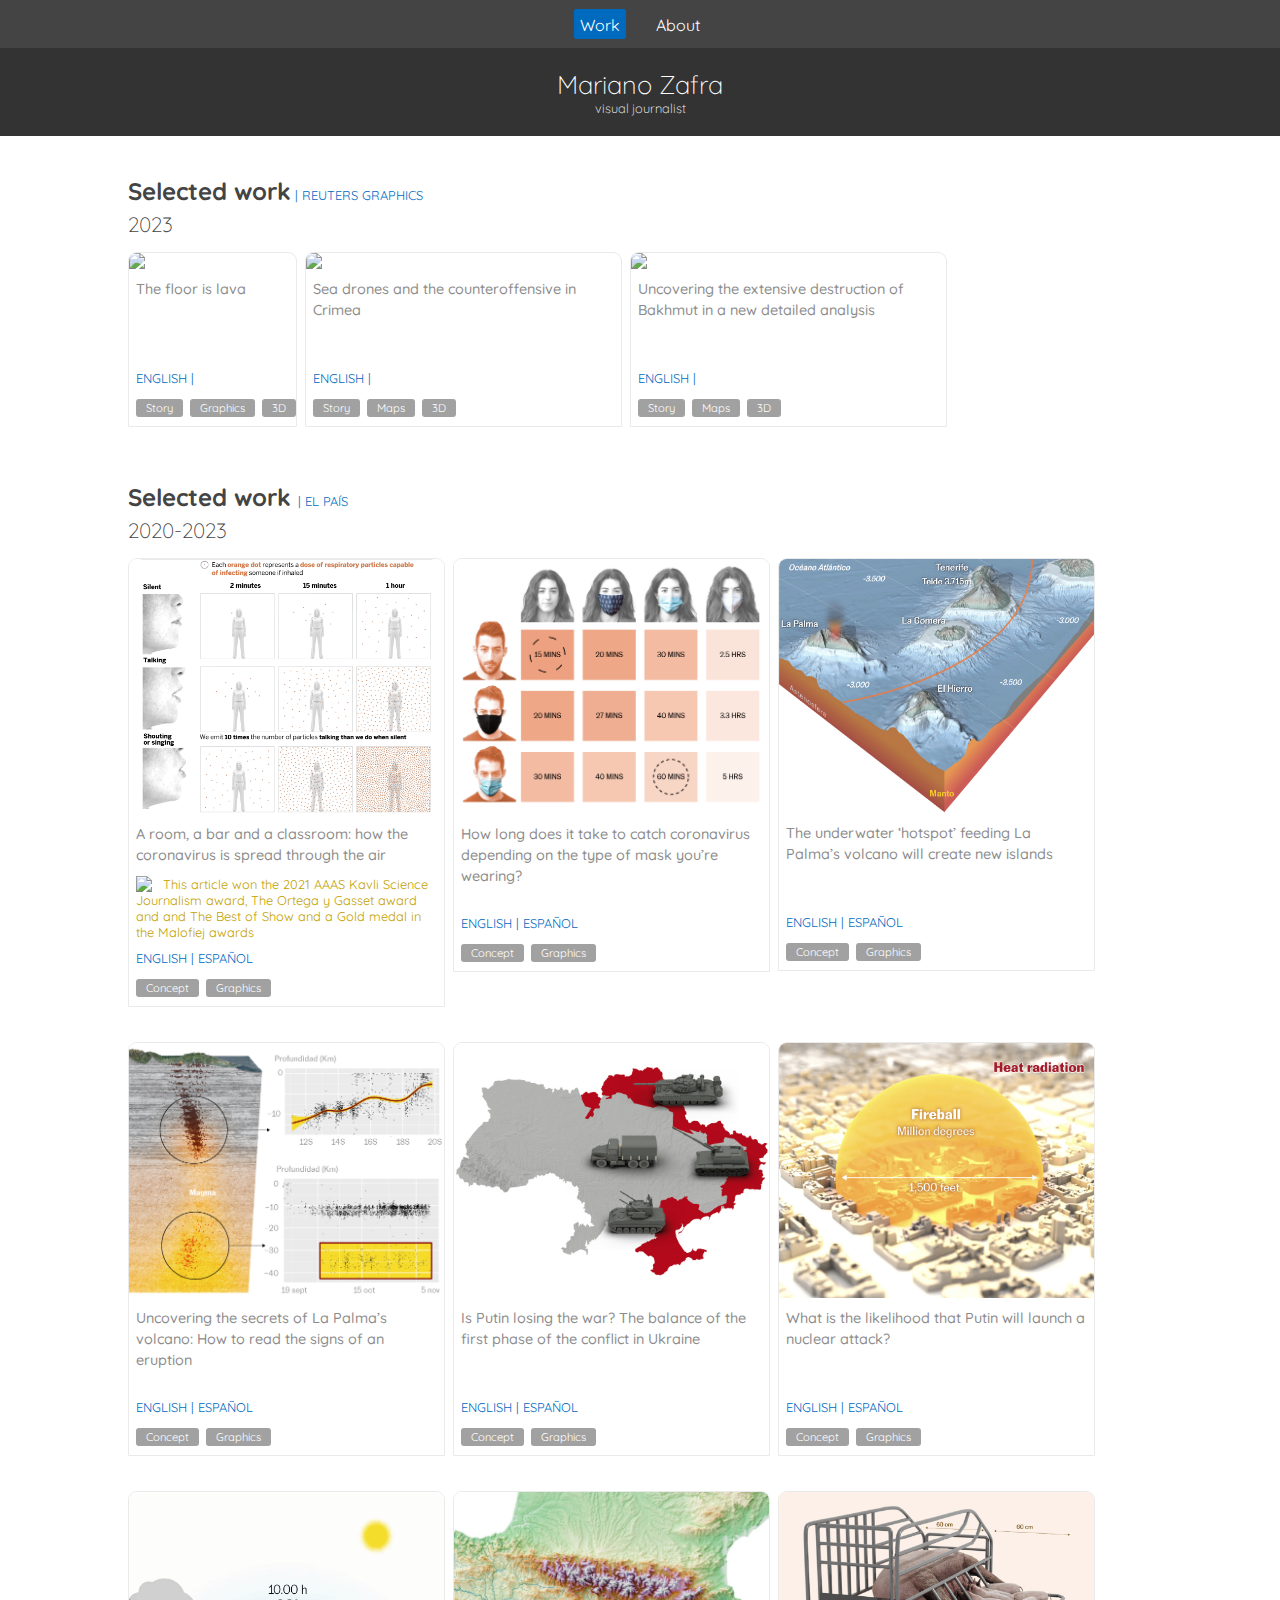
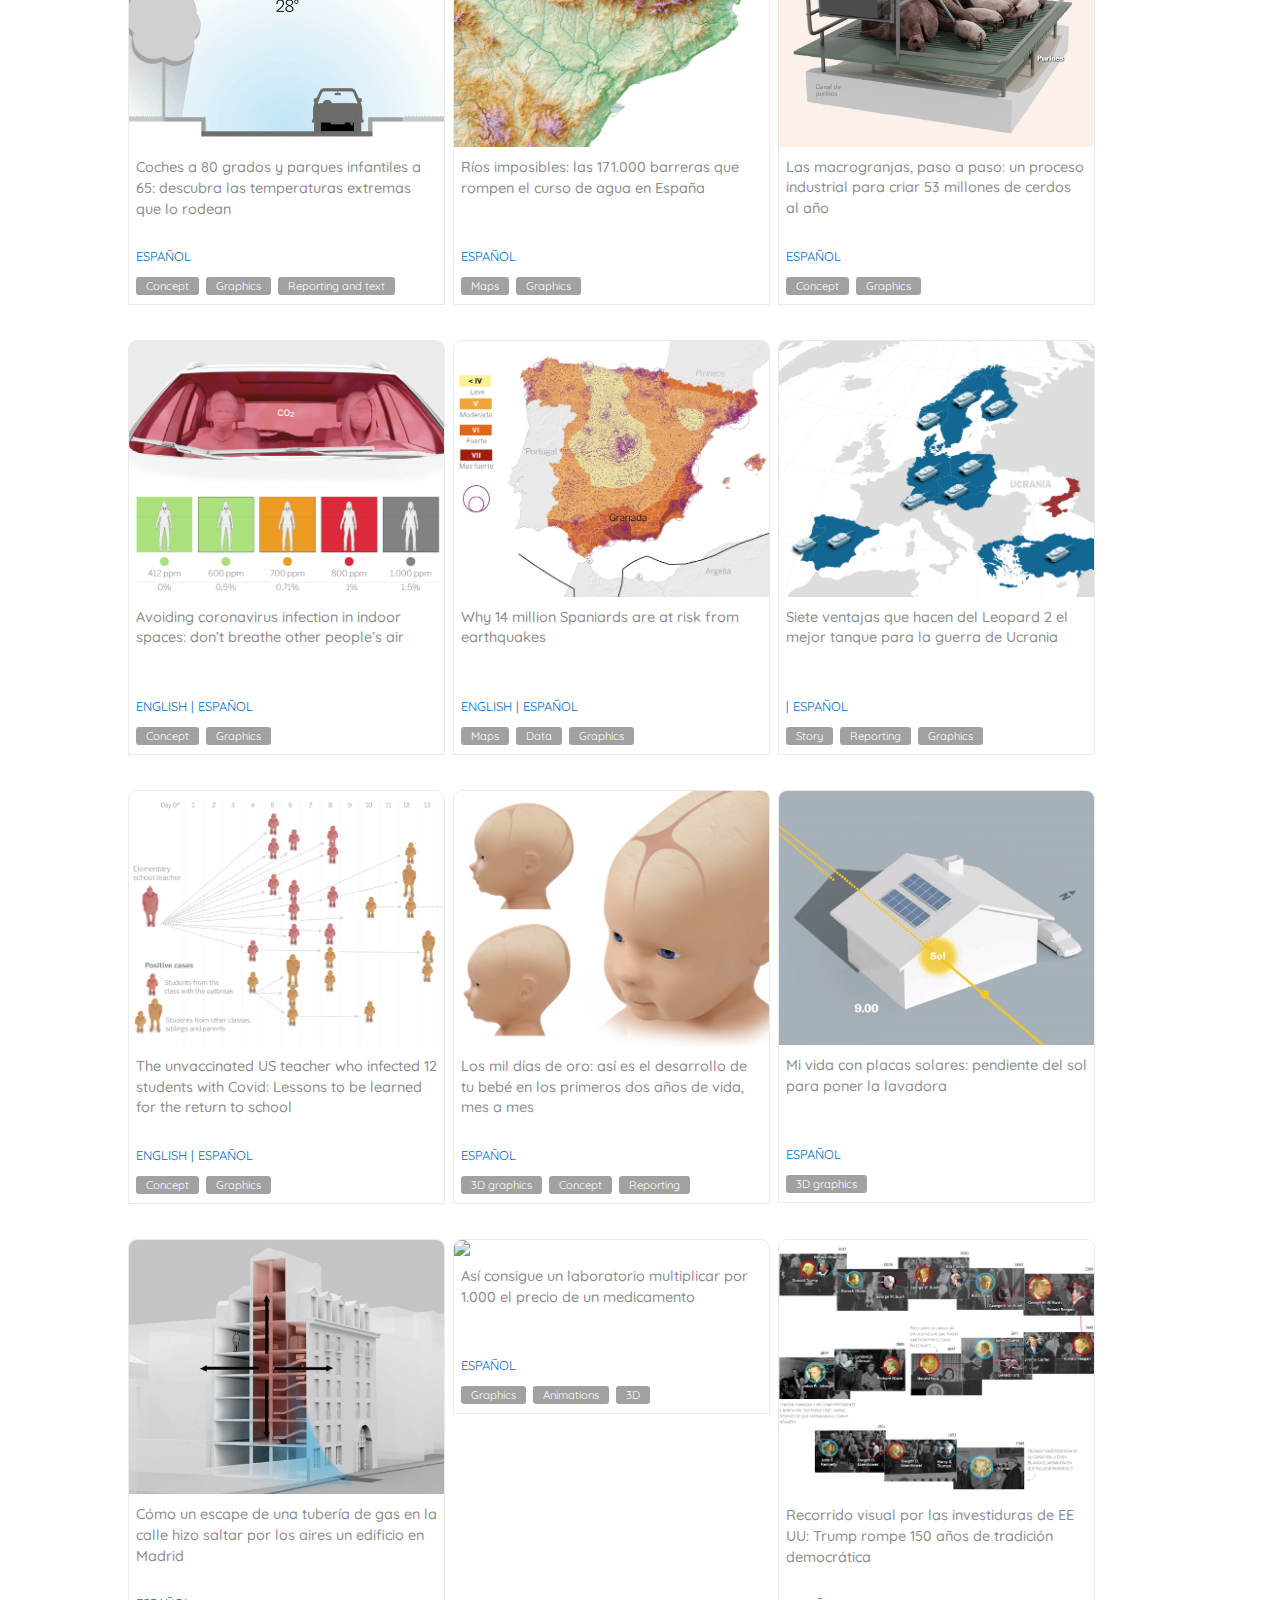
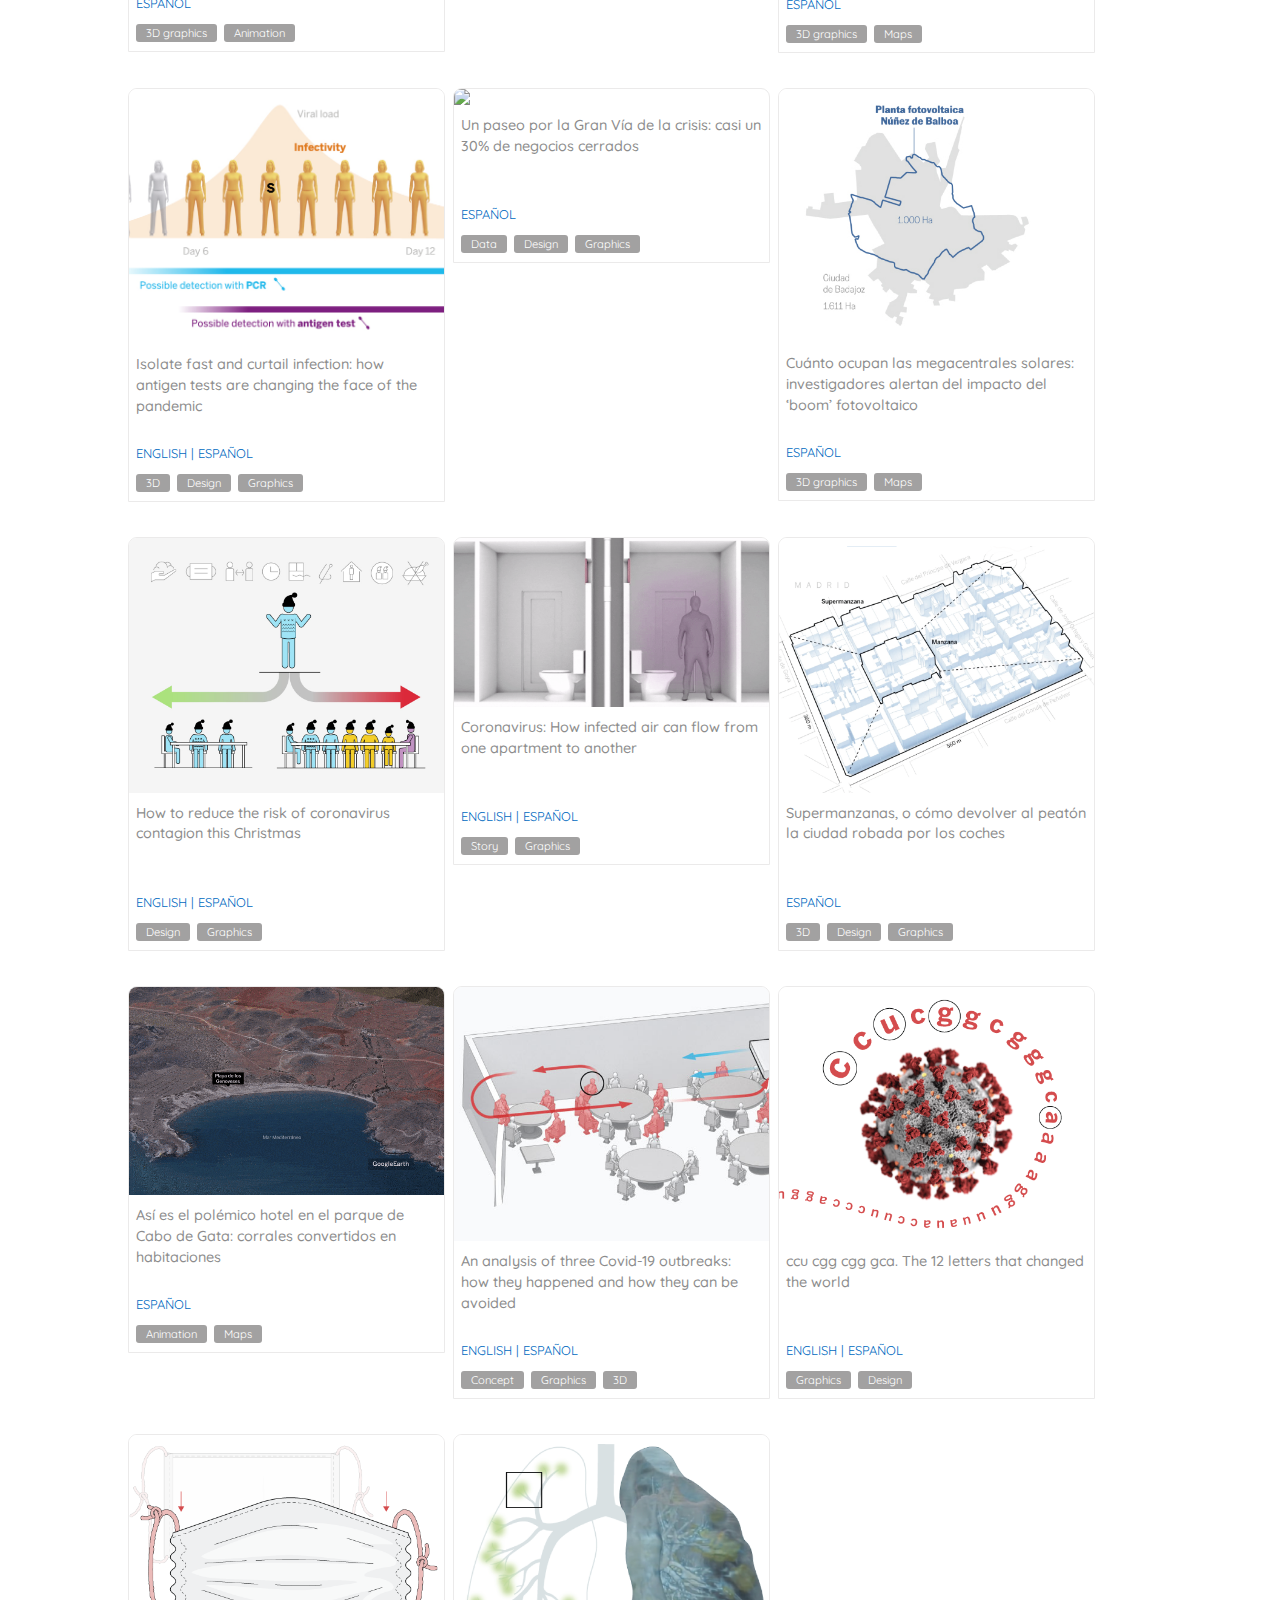
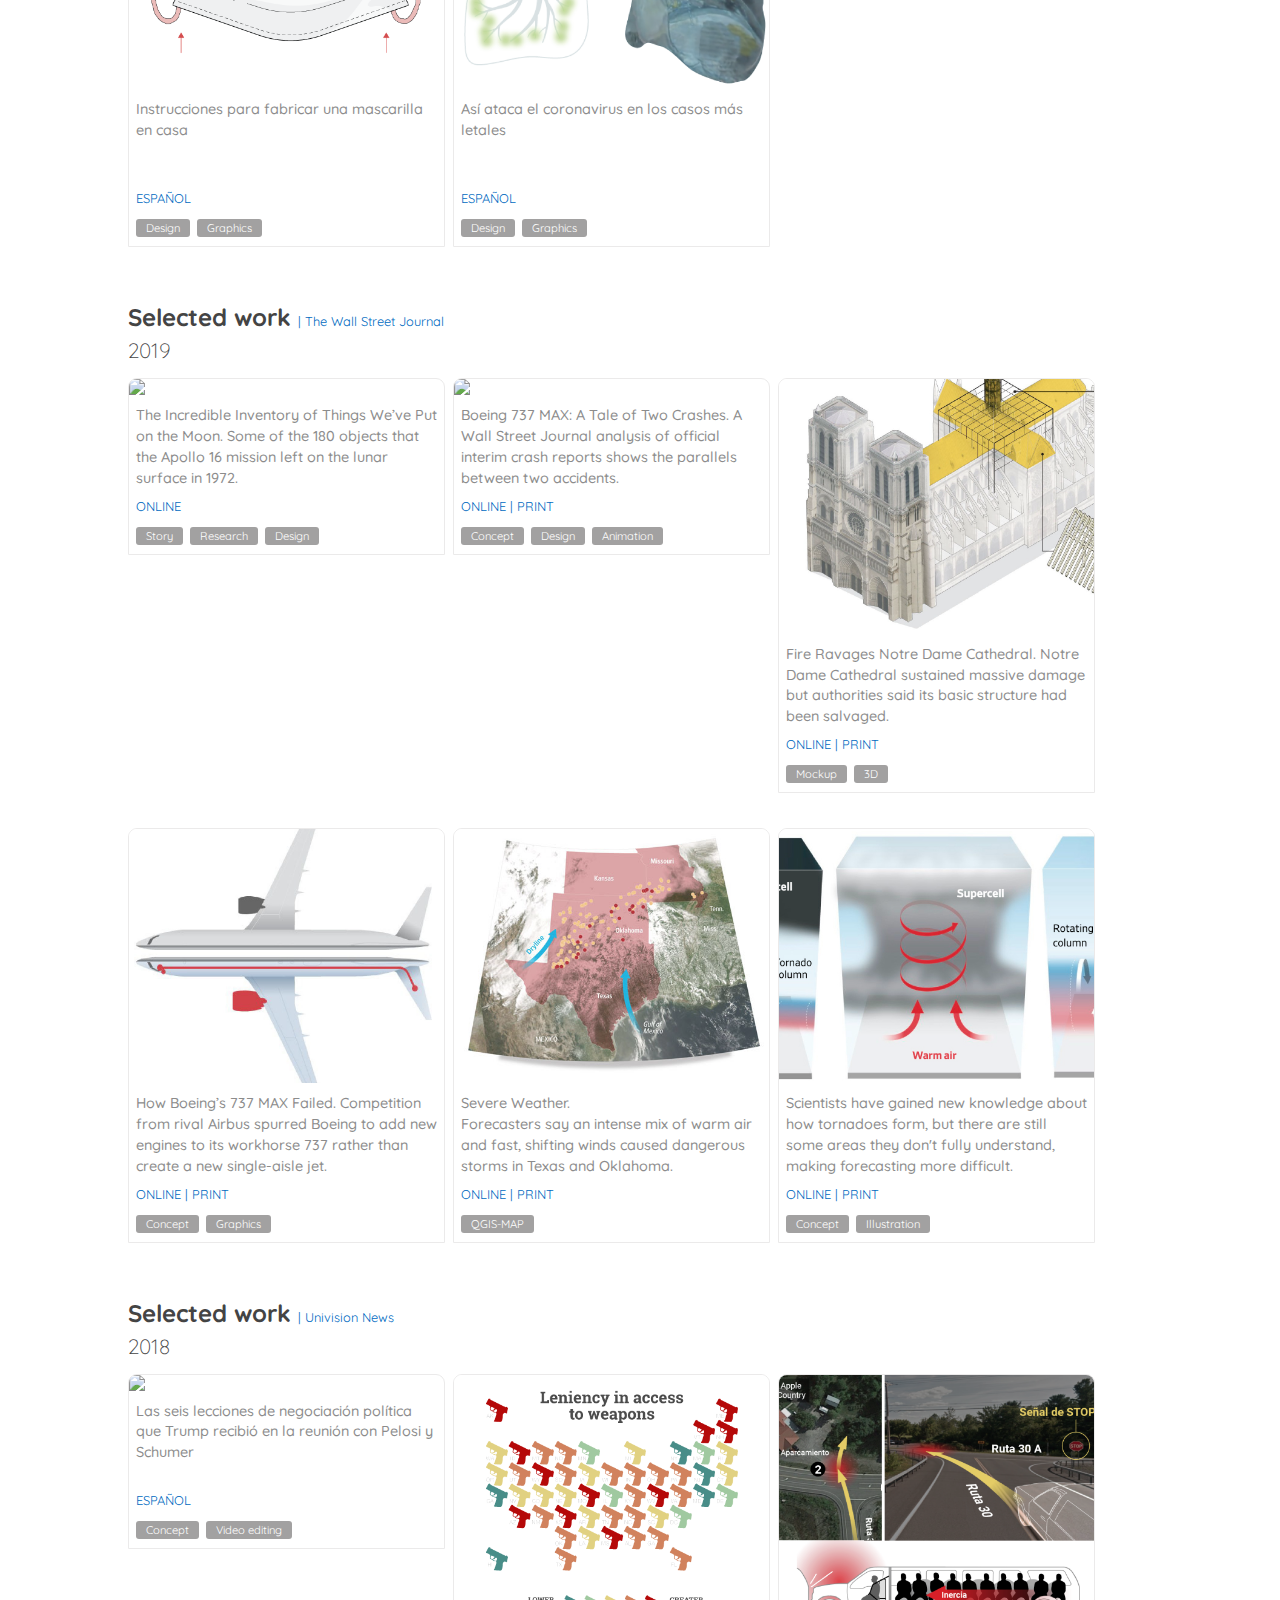
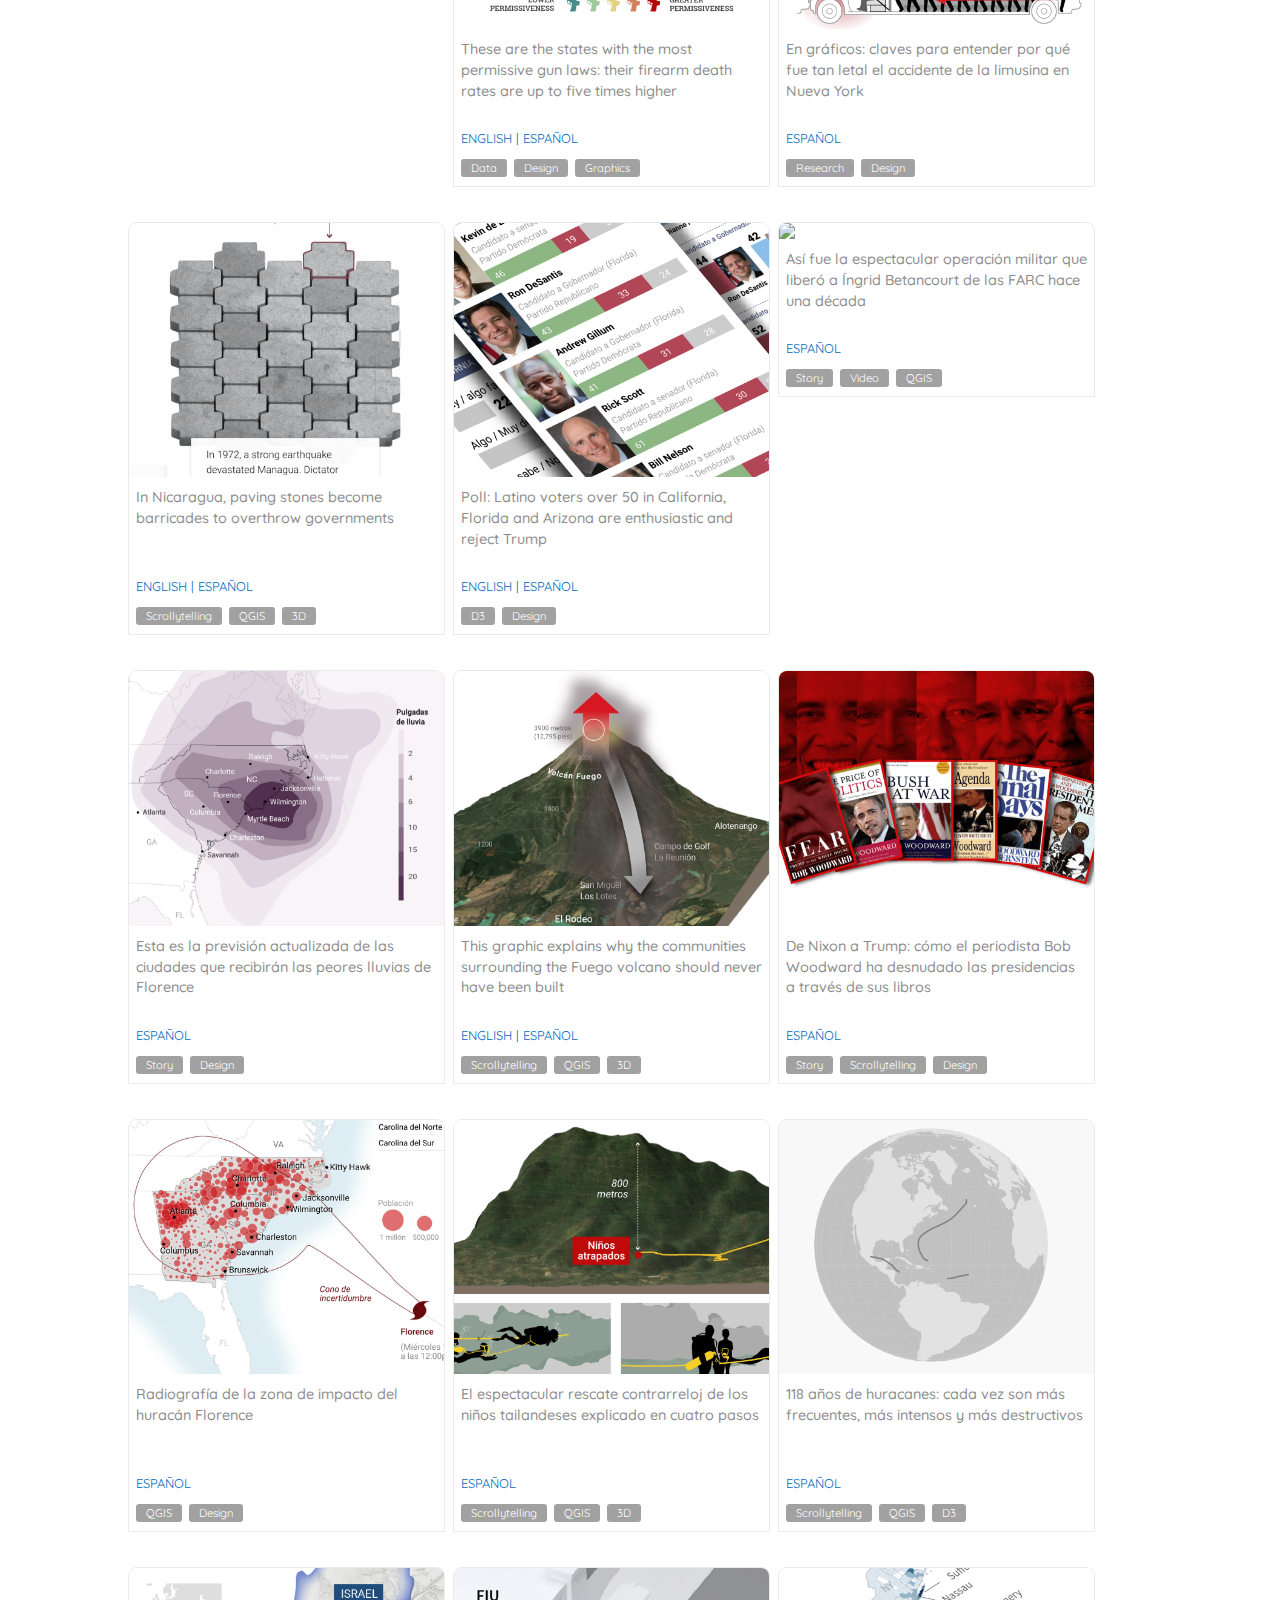
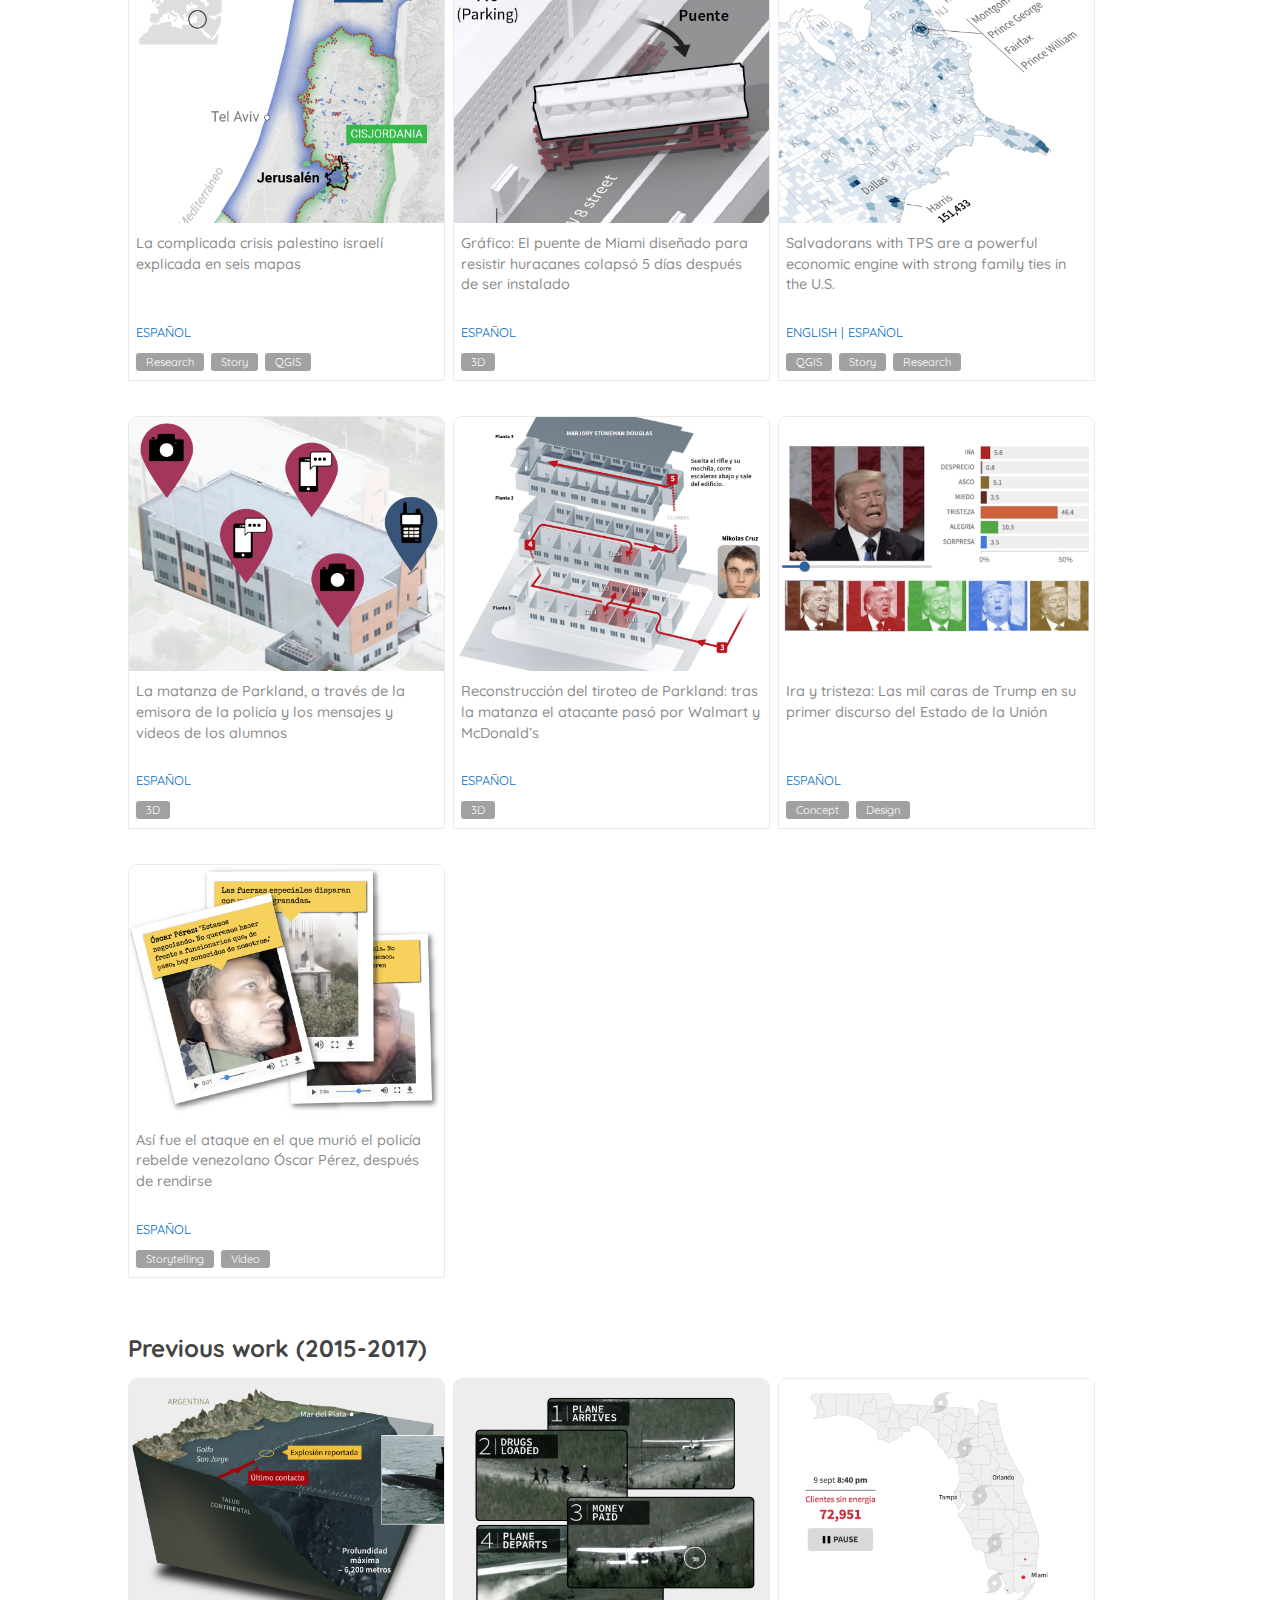
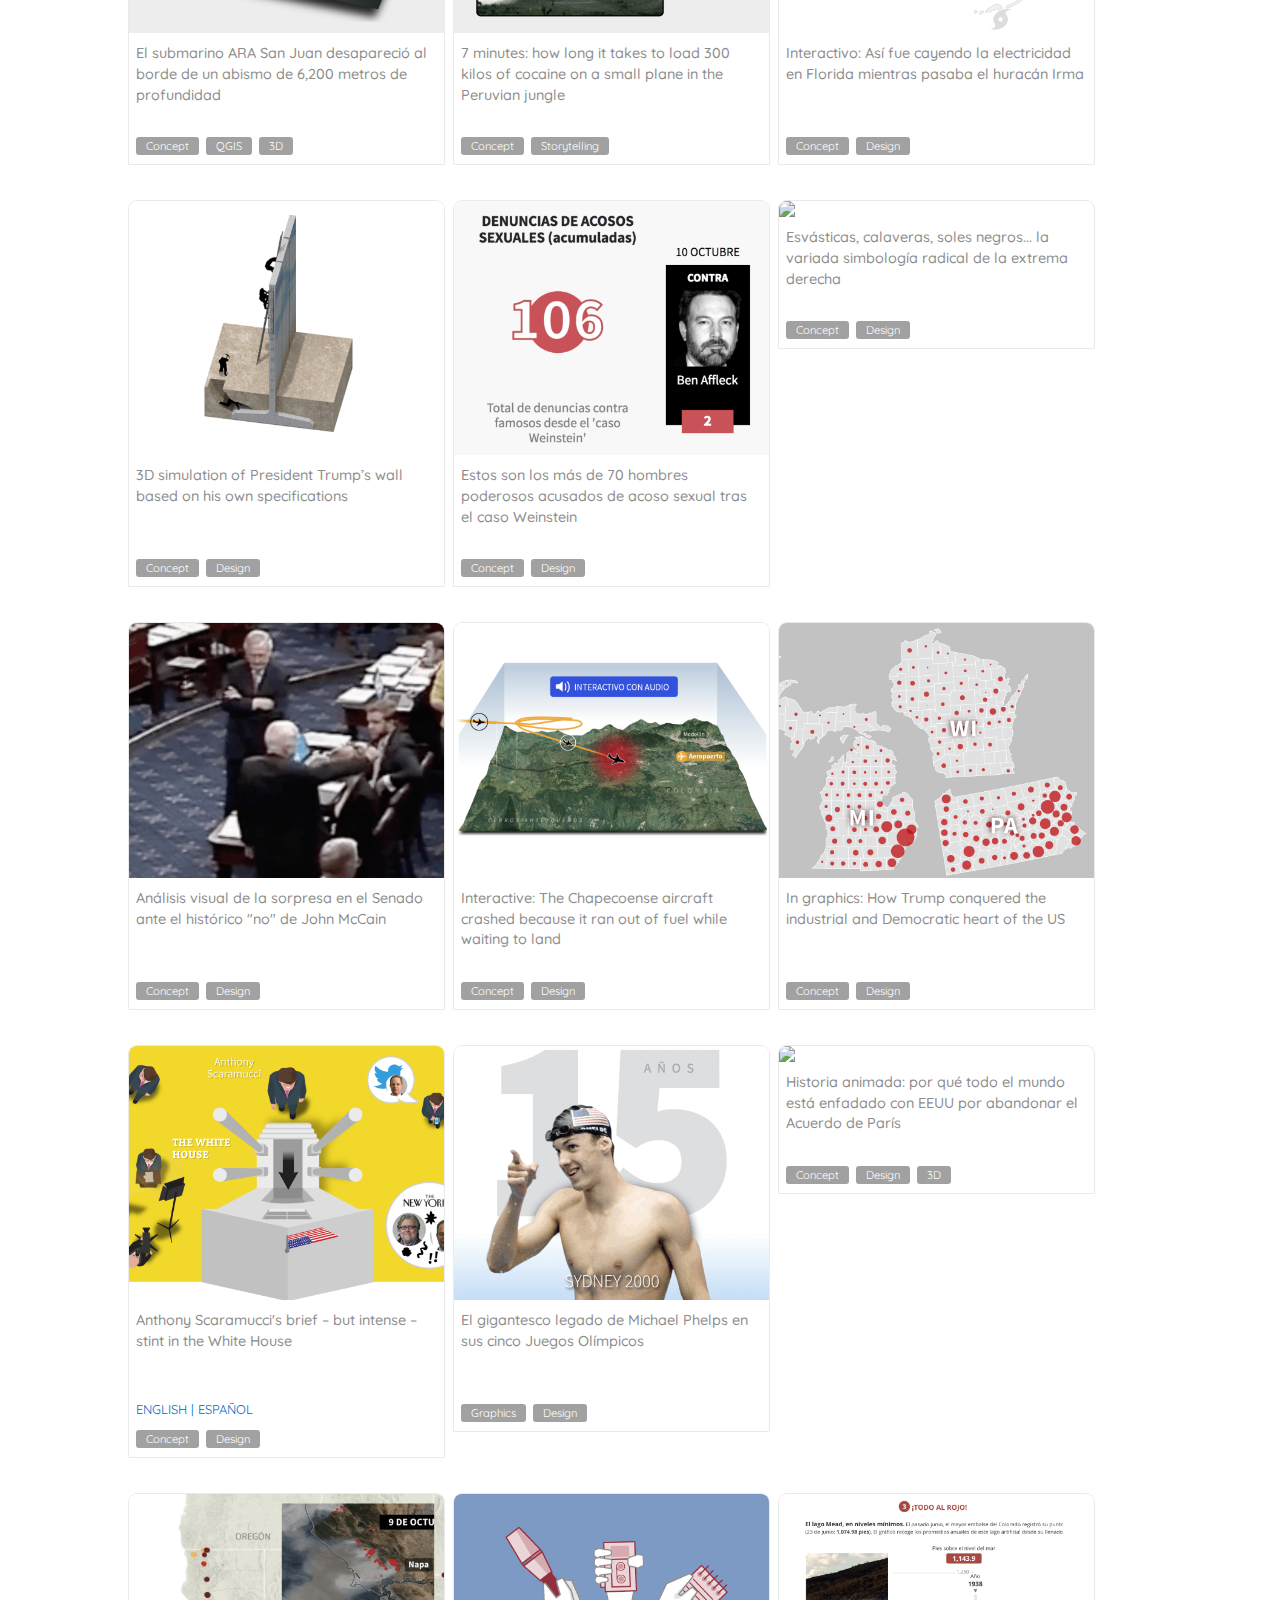
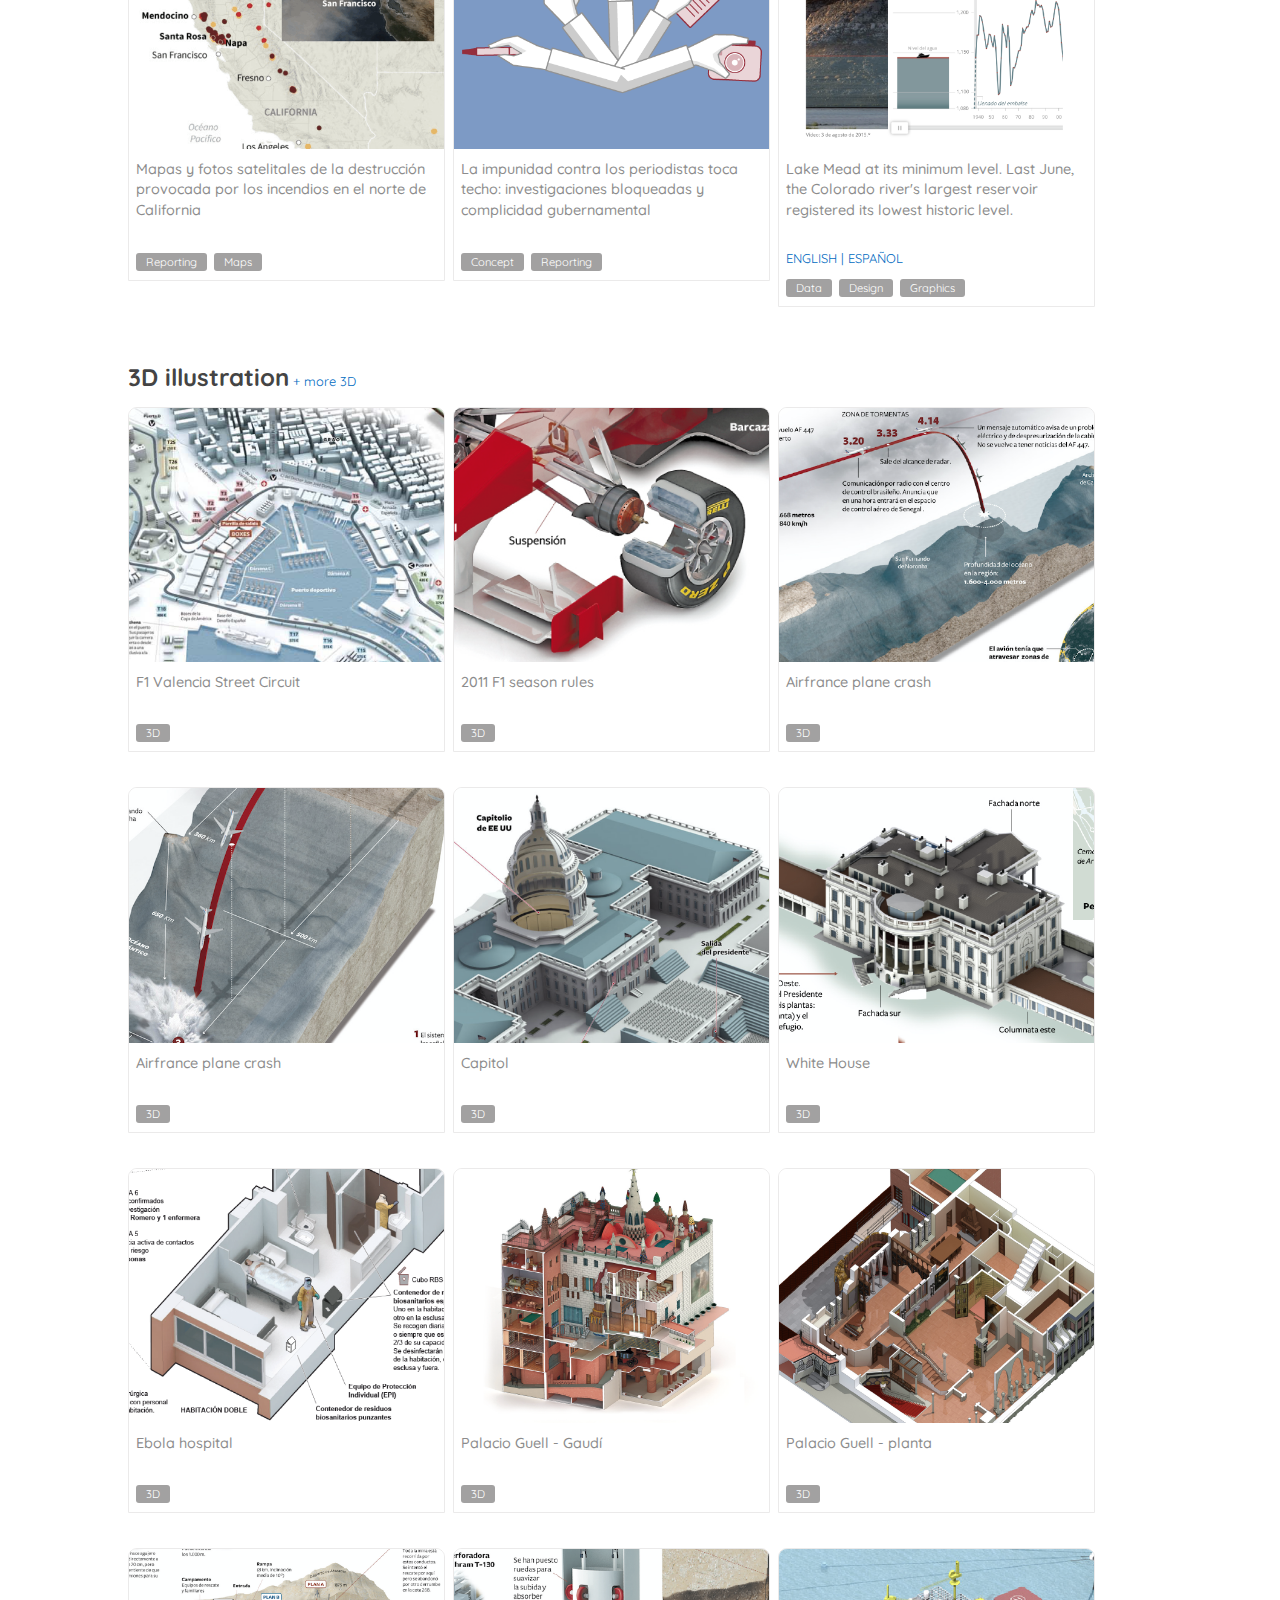
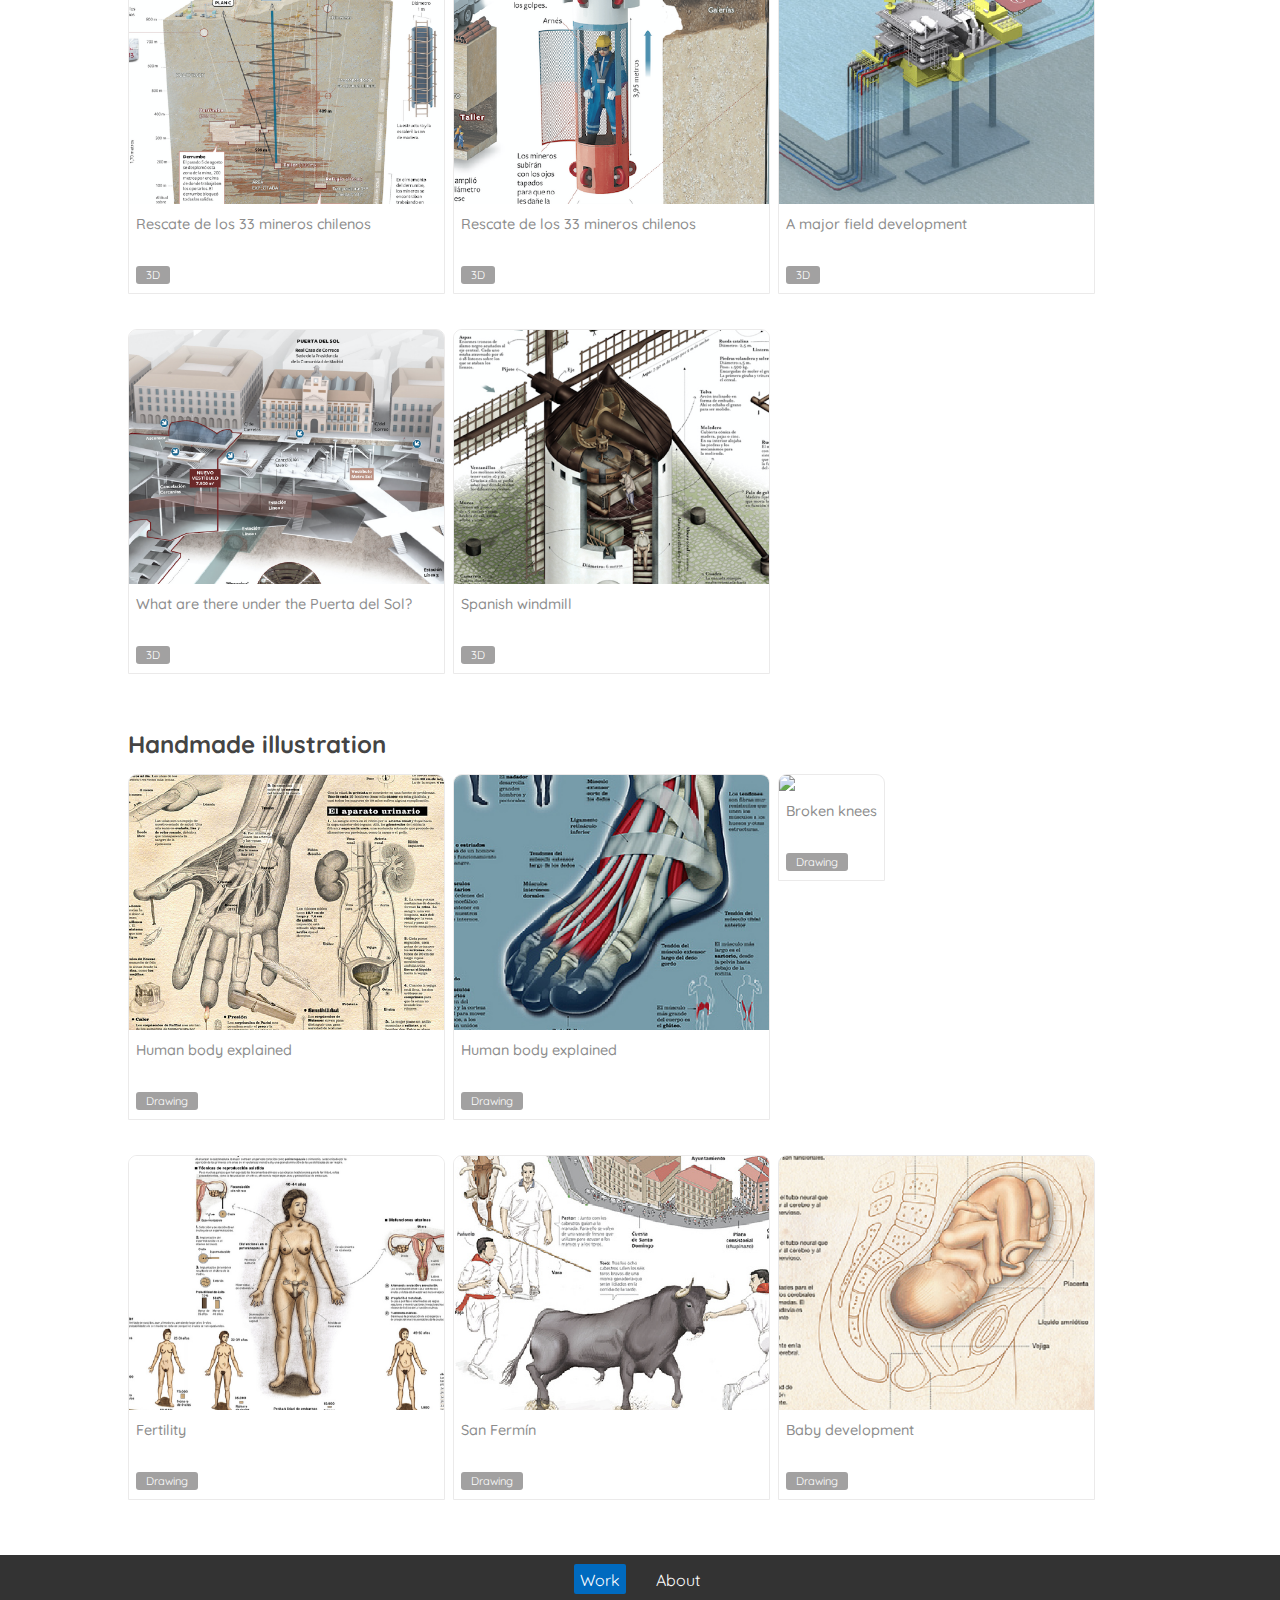
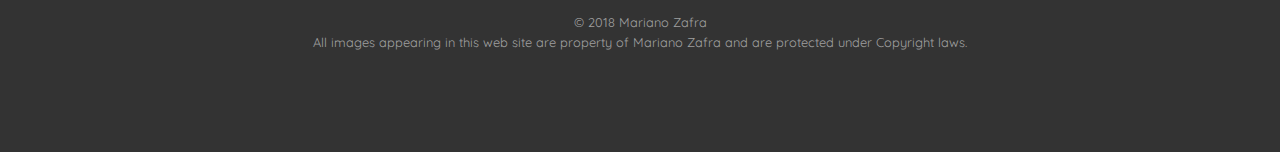
==== commit 242056e9: "index changed" ====
--- a/docs/index.html
+++ b/docs/index.html
@@ -31,10 +31,66 @@
         <div class="porfolio">
             <div class="works">
                 <div class="category">
+                    <h1 class="category-name">Selected work<a target="_blank"
+                            href="https://www.reuters.com/authors/mariano-zafra/">
+                            | REUTERS GRAPHICS</a></h1>
+                    <p class="year">2023</p>
+                </div>
+                <div class="graphics">
+
+                    <div class="graphic">
+                        <a target="_blank"
+                            href="https://www.reuters.com/graphics/CLIMATE-CHANGE/URBAN-HEAT/zgpormdkevd/">
+                            <div class="imagen"><img src="img/heat.jpg"></div>
+                            <h3 class="graphic-name">The floor is lava</h3>
+                        </a>
+                        <div class="idiomas">
+                            <a class="idioma" target="_blank"
+                                href="https://www.reuters.com/graphics/CLIMATE-CHANGE/URBAN-HEAT/zgpormdkevd/">English</a>
+                            |
+                        </div>
+                        <div class="tags"><span class="tag">Story</span><span class="tag">Graphics</span><span
+                                class="tag">3D</span></div>
+                    </div>
+                    <div class="graphic">
+                        <a target="_blank" href="https://www.reuters.com/graphics/UKRAINE-CRISIS/CRIMEA/gdvzwrmrlpw/">
+                            <div class="imagen"><img src="img/crimea.jpg"></div>
+                            <h3 class="graphic-name">Sea drones and the counteroffensive in Crimea</h3>
+                        </a>
+                        <div class="idiomas">
+                            <a class="idioma" target="_blank"
+                                href="https://www.reuters.com/graphics/UKRAINE-CRISIS/CRIMEA/gdvzwrmrlpw/">English</a>
+                            |
+                        </div>
+                        <div class="tags"><span class="tag">Story</span><span class="tag">Maps</span><span
+                                class="tag">3D</span></div>
+                    </div>
+                    <div class="graphic">
+                        <a target="_blank"
+                            href="https://www.reuters.com/graphics/UKRAINE-CRISIS/MAPS/klvygwawavg/#uncovering-the-extensive-destruction-of-bakhmut-in-a-new-detailed-analysis">
+                            <div class="imagen"><img src="img/bakhmut.gif"></div>
+                            <h3 class="graphic-name">Uncovering the extensive destruction of Bakhmut in a new detailed
+                                analysis</h3>
+                        </a>
+                        <div class="idiomas">
+                            <a class="idioma" target="_blank"
+                                href="https://www.reuters.com/graphics/UKRAINE-CRISIS/MAPS/klvygwawavg/#uncovering-the-extensive-destruction-of-bakhmut-in-a-new-detailed-analysis">English</a>
+                            |
+                        </div>
+                        <div class="tags"><span class="tag">Story</span><span class="tag">Maps</span><span
+                                class="tag">3D</span></div>
+                    </div>
+
+
+
+                </div>
+
+
+                <div class="category">
                     <h1 class="category-name">Selected work <a target="_blank"
                             href="https://elpais.com/autor/mariano-zafra/">
                             | EL PAÍS</a></h1>
-                    <p class="year">2020-2022</p>
+                    <p class="year">2020-2023</p>
                 </div>
                 <div class="graphics">
                     <div class="graphic">
@@ -43,7 +99,10 @@
                             <div class="imagen"><img src="img/aerosoles.gif"></div>
                             <h3 class="graphic-name first">A room, a bar and a classroom: how the coronavirus is spread
                                 through the air</h3>
-                            <span class="award"><img class="pildora" src="http://elinfografista.es/mariano_zafra/img/trofeo.jpg"> This article won the 2021 AAAS Kavli Science Journalism award, The Ortega y Gasset award and and The Best of Show and a Gold medal in the Malofiej awards</span>    
+                            <span class="award"><img class="pildora"
+                                    src="https://elinfografista.es/mariano_zafra/img/trofeo.jpg"> This article won the
+                                2021 AAAS Kavli Science Journalism award, The Ortega y Gasset award and and The Best of
+                                Show and a Gold medal in the Malofiej awards</span>
                         </a>
                         <div class="idiomas"><a class="idioma" target="_blank"
                                 href="https://english.elpais.com/society/2020-10-28/a-room-a-bar-and-a-class-how-the-coronavirus-is-spread-through-the-air.html">English</a>
@@ -56,11 +115,12 @@
                         <a target="_blank"
                             href="https://english.elpais.com/society/2022-02-14/how-long-does-it-take-to-catch-coronavirus-depending-on-the-type-of-mask-youre-wearing.html?ssm=TW_CC">
                             <div class="imagen"><img src="img/mascarillas.png"></div>
-                            <h3 class="graphic-name">How long does it take to catch coronavirus depending on the type of mask you’re wearing?</h3>
-                        </a>
-                        <div class="idiomas"><a class="idioma" target="_blank"
-                            href="https://english.elpais.com/society/2022-02-14/how-long-does-it-take-to-catch-coronavirus-depending-on-the-type-of-mask-youre-wearing.html?ssm=TW_CC">English</a>
-                        | <a class="idioma" target="_blank"
+                            <h3 class="graphic-name">How long does it take to catch coronavirus depending on the type of
+                                mask you’re wearing?</h3>
+                        </a>
+                        <div class="idiomas"><a class="idioma" target="_blank"
+                                href="https://english.elpais.com/society/2022-02-14/how-long-does-it-take-to-catch-coronavirus-depending-on-the-type-of-mask-youre-wearing.html?ssm=TW_CC">English</a>
+                            | <a class="idioma" target="_blank"
                                 href="https://elpais.com/sociedad/2022-02-12/esto-es-lo-que-tardarias-en-contagiarte-de-covid-con-cada-tipo-de-mascarilla.html">Español</a>
                         </div>
                         <div class="tags"><span class="tag">Concept</span><span class="tag">Graphics</span></div>
@@ -69,7 +129,8 @@
                         <a target="_blank"
                             href="https://english.elpais.com/science-tech/2021-10-06/the-underwater-hotspot-feeding-la-palmas-volcano-will-create-new-islands.html">
                             <div class="imagen"><img src="img/canarias.jpg"></div>
-                            <h3 class="graphic-name">The underwater ‘hotspot’ feeding La Palma’s volcano will create new islands</h3>
+                            <h3 class="graphic-name">The underwater ‘hotspot’ feeding La Palma’s volcano will create new
+                                islands</h3>
                         </a>
                         <div class="idiomas"><a class="idioma" target="_blank"
                                 href="https://english.elpais.com/science-tech/2021-10-06/the-underwater-hotspot-feeding-la-palmas-volcano-will-create-new-islands.html">English</a>
@@ -96,7 +157,8 @@
                         <a target="_blank"
                             href="https://english.elpais.com/international/2022-04-08/is-putin-losing-the-war-the-balance-of-the-first-phase-of-the-conflict-in-ukraine.html">
                             <div class="imagen"><img src="img/balance_ucrania2.jpg"></div>
-                            <h3 class="graphic-name">Is Putin losing the war? The balance of the first phase of the conflict in Ukraine</h3>
+                            <h3 class="graphic-name">Is Putin losing the war? The balance of the first phase of the
+                                conflict in Ukraine</h3>
                         </a>
                         <div class="idiomas"><a class="idioma" target="_blank"
                                 href="https://english.elpais.com/international/2022-04-08/is-putin-losing-the-war-the-balance-of-the-first-phase-of-the-conflict-in-ukraine.html">English</a>
@@ -109,7 +171,8 @@
                         <a target="_blank"
                             href="https://english.elpais.com/international/2022-11-07/what-is-the-likelihood-that-putin-will-launch-a-nuclear-attack.html">
                             <div class="imagen"><img src="img/nuclear.jpg"></div>
-                            <h3 class="graphic-name">What is the likelihood that Putin will launch a nuclear attack?</h3>
+                            <h3 class="graphic-name">What is the likelihood that Putin will launch a nuclear attack?
+                            </h3>
                         </a>
                         <div class="idiomas"><a class="idioma" target="_blank"
                                 href="https://english.elpais.com/international/2022-11-07/what-is-the-likelihood-that-putin-will-launch-a-nuclear-attack.html">English</a>
@@ -122,19 +185,22 @@
                         <a target="_blank"
                             href="https://elpais.com/sociedad/2022-07-24/coches-a-80-grados-y-parques-infantiles-a-65-descubre-las-temperaturas-extremas-que-te-rodean.html">
                             <div class="imagen"><img src="img/temperaturas.gif"></div>
-                            <h3 class="graphic-name">Coches a 80 grados y parques infantiles a 65: descubra las temperaturas extremas que lo rodean</h3>
+                            <h3 class="graphic-name">Coches a 80 grados y parques infantiles a 65: descubra las
+                                temperaturas extremas que lo rodean</h3>
                         </a>
                         <div class="idiomas">
                             <a class="idioma" target="_blank"
                                 href="https://elpais.com/sociedad/2022-07-24/coches-a-80-grados-y-parques-infantiles-a-65-descubre-las-temperaturas-extremas-que-te-rodean.html">Español</a>
                         </div>
-                        <div class="tags"><span class="tag">Concept</span><span class="tag">Graphics</span><span class="tag">Reporting and text</span></div>
+                        <div class="tags"><span class="tag">Concept</span><span class="tag">Graphics</span><span
+                                class="tag">Reporting and text</span></div>
                     </div>
                     <div class="graphic">
                         <a target="_blank"
                             href="https://elpais.com/clima-y-medio-ambiente/2022-06-12/rios-imposibles-las-171000-barreras-que-rompen-el-curso-de-agua-en-espana.html">
                             <div class="imagen"><img src="img/rios.jpg?v=1"></div>
-                            <h3 class="graphic-name">Ríos imposibles: las 171.000 barreras que rompen el curso de agua en España</h3>
+                            <h3 class="graphic-name">Ríos imposibles: las 171.000 barreras que rompen el curso de agua
+                                en España</h3>
                         </a>
                         <div class="idiomas">
                             <a class="idioma" target="_blank"
@@ -146,7 +212,8 @@
                         <a target="_blank"
                             href="https://elpais.com/clima-y-medio-ambiente/2022-01-23/las-macrogranjas-paso-a-paso-un-proceso-industrial-para-criar-53-millones-de-cerdos-al-ano.html">
                             <div class="imagen"><img src="img/macrogranjas.jpg"></div>
-                            <h3 class="graphic-name">Las macrogranjas, paso a paso: un proceso industrial para criar 53 millones de cerdos al año</h3>
+                            <h3 class="graphic-name">Las macrogranjas, paso a paso: un proceso industrial para criar 53
+                                millones de cerdos al año</h3>
                         </a>
                         <div class="idiomas">
                             <a class="idioma" target="_blank"
@@ -158,7 +225,8 @@
                         <a target="_blank"
                             href="https://elpais.com/especiales/coronavirus-covid-19/how-to-avoid-the-infection-in-indoor-spaces/">
                             <div class="imagen"><img src="img/coche.jpg"></div>
-                            <h3 class="graphic-name">Avoiding coronavirus infection in indoor spaces: don’t breathe other people’s air</h3>
+                            <h3 class="graphic-name">Avoiding coronavirus infection in indoor spaces: don’t breathe
+                                other people’s air</h3>
                         </a>
                         <div class="idiomas"><a class="idioma" target="_blank"
                                 href="https://elpais.com/especiales/coronavirus-covid-19/how-to-avoid-the-infection-in-indoor-spaces/">English</a>
@@ -185,7 +253,8 @@
                         <a target="_blank"
                             href="https://elpais.com/internacional/2023-01-28/siete-ventajas-que-hacen-del-leopard-2-el-mejor-tanque-para-la-guerra-de-ucrania.html">
                             <div class="imagen"><img src="img/leopard.jpg"></div>
-                            <h3 class="graphic-name">Siete ventajas que hacen del Leopard 2 el mejor tanque para la guerra de Ucrania</h3>
+                            <h3 class="graphic-name">Siete ventajas que hacen del Leopard 2 el mejor tanque para la
+                                guerra de Ucrania</h3>
                         </a>
                         <div class="idiomas">
                             | <a class="idioma" target="_blank"
@@ -198,7 +267,8 @@
                         <a target="_blank"
                             href="https://elpais.com/especiales/coronavirus-covid-19/the-unvaccinated-us-teacher-who-infected-12-of-her-students/">
                             <div class="imagen"><img src="img/escuela.jpg"></div>
-                            <h3 class="graphic-name">The unvaccinated US teacher who infected 12 students with Covid: Lessons to be learned for the return to school</h3>
+                            <h3 class="graphic-name">The unvaccinated US teacher who infected 12 students with Covid:
+                                Lessons to be learned for the return to school</h3>
                         </a>
                         <div class="idiomas"><a class="idioma" target="_blank"
                                 href="https://elpais.com/especiales/coronavirus-covid-19/the-unvaccinated-us-teacher-who-infected-12-of-her-students/">English</a>
@@ -211,19 +281,22 @@
                         <a target="_blank"
                             href="https://elpais.com/salud-y-bienestar/2022-05-22/los-mil-dias-de-oro-asi-es-el-desarrollo-de-tu-bebe-en-los-primeros-dos-anos-de-vida-mes-a-mes.html">
                             <div class="imagen"><img src="img/bebes.jpg"></div>
-                            <h3 class="graphic-name">Los mil días de oro: así es el desarrollo de tu bebé en los primeros dos años de vida, mes a mes
+                            <h3 class="graphic-name">Los mil días de oro: así es el desarrollo de tu bebé en los
+                                primeros dos años de vida, mes a mes
                             </h3>
                         </a>
                         <div class="idiomas"><a class="idioma" target="_blank"
                                 href="https://elpais.com/salud-y-bienestar/2022-05-22/los-mil-dias-de-oro-asi-es-el-desarrollo-de-tu-bebe-en-los-primeros-dos-anos-de-vida-mes-a-mes.html">Español</a>
                         </div>
-                        <div class="tags"><span class="tag">3D graphics</span><span class="tag">Concept</span><span class="tag">Reporting</span></div>
+                        <div class="tags"><span class="tag">3D graphics</span><span class="tag">Concept</span><span
+                                class="tag">Reporting</span></div>
                     </div>
                     <div class="graphic">
                         <a target="_blank"
                             href="https://elpais.com/clima-y-medio-ambiente/2023-01-15/mi-vida-con-placas-solares-pendiente-del-sol-para-poner-la-lavadora.html">
                             <div class="imagen"><img src="img/panel.gif"></div>
-                            <h3 class="graphic-name">Mi vida con placas solares: pendiente del sol para poner la lavadora</h3>
+                            <h3 class="graphic-name">Mi vida con placas solares: pendiente del sol para poner la
+                                lavadora</h3>
                         </a>
                         <div class="idiomas"><a class="idioma" target="_blank"
                                 href="https://elpais.com/clima-y-medio-ambiente/2023-01-15/mi-vida-con-placas-solares-pendiente-del-sol-para-poner-la-lavadora.html">Español</a>
@@ -234,7 +307,8 @@
                         <a target="_blank"
                             href="https://elpais.com/espana/madrid/2021-02-27/deflagracion-y-onda-expansiva-las-claves-de-la-violenta-explosion-de-gas-en-la-calle-de-toledo-de-madrid.html">
                             <div class="imagen"><img src="img/explosion.jpg"></div>
-                            <h3 class="graphic-name">Cómo un escape de una tubería de gas en la calle hizo saltar por los aires un edificio en Madrid
+                            <h3 class="graphic-name">Cómo un escape de una tubería de gas en la calle hizo saltar por
+                                los aires un edificio en Madrid
                             </h3>
                         </a>
                         <div class="idiomas"><a class="idioma" target="_blank"
@@ -246,7 +320,8 @@
                         <a target="_blank"
                             href="https://elpais.com/sociedad/2021-12-09/asi-consigue-un-laboratorio-multiplicar-por-1000-el-precio-de-un-medicamento.html">
                             <div class="imagen"><img src="img/farmaco.jpg"></div>
-                            <h3 class="graphic-name">Así consigue un laboratorio multiplicar por 1.000 el precio de un medicamento</h3>
+                            <h3 class="graphic-name">Así consigue un laboratorio multiplicar por 1.000 el precio de un
+                                medicamento</h3>
                         </a>
                         <div class="idiomas"><a class="idioma" target="_blank"
                                 href="https://elpais.com/sociedad/2021-12-09/asi-consigue-un-laboratorio-multiplicar-por-1000-el-precio-de-un-medicamento.html">Español</a>
@@ -254,11 +329,12 @@
                         <div class="tags"><span class="tag">Graphics</span><span class="tag">Animations</span><span
                                 class="tag">3D</span></div>
                     </div>
-                                        <div class="graphic">
+                    <div class="graphic">
                         <a target="_blank"
                             href="https://elpais.com/internacional/2021-01-19/recorrido-visual-trump-rompe-150-anos-de-tradicion-democratica.html">
                             <div class="imagen"><img src="img/presidentes.jpg"></div>
-                            <h3 class="graphic-name">Recorrido visual por las investiduras de EE UU: Trump rompe 150 años de tradición democrática
+                            <h3 class="graphic-name">Recorrido visual por las investiduras de EE UU: Trump rompe 150
+                                años de tradición democrática
                             </h3>
                         </a>
                         <div class="idiomas"><a class="idioma" target="_blank"
@@ -266,7 +342,7 @@
                         </div>
                         <div class="tags"><span class="tag">3D graphics</span><span class="tag">Maps</span></div>
                     </div>
-                    
+
                     <div class="graphic">
                         <a target="_blank"
                             href="https://english.elpais.com/science_tech/2020-12-08/isolate-fast-and-curtail-infection-how-antigen-tests-are-changing-the-face-of-the-pandemic.html">
@@ -294,11 +370,13 @@
                         </div>
                         <div class="tags"><span class="tag">Data</span><span class="tag">Design</span><span
                                 class="tag">Graphics</span></div>
-                    </div><div class="graphic">
+                    </div>
+                    <div class="graphic">
                         <a target="_blank"
                             href="https://elpais.com/clima-y-medio-ambiente/2021-01-23/cuanto-ocupan-las-megacentrales-solares-investigadores-alertan-del-impacto-del-boom-fotovoltaico.html">
                             <div class="imagen"><img src="img/fotovoltaica.jpg"></div>
-                            <h3 class="graphic-name">Cuánto ocupan las megacentrales solares: investigadores alertan del impacto del ‘boom’ fotovoltaico
+                            <h3 class="graphic-name">Cuánto ocupan las megacentrales solares: investigadores alertan del
+                                impacto del ‘boom’ fotovoltaico
                             </h3>
                         </a>
                         <div class="idiomas"><a class="idioma" target="_blank"
@@ -323,7 +401,8 @@
                         <a target="_blank"
                             href="https://english.elpais.com/science_tech/2021-03-12/coronavirus-how-infected-air-can-flow-from-one-apartment-to-another.html">
                             <div class="imagen"><img src="img/bathroom.gif"></div>
-                            <h3 class="graphic-name">Coronavirus: How infected air can flow from one apartment to another</h3>
+                            <h3 class="graphic-name">Coronavirus: How infected air can flow from one apartment to
+                                another</h3>
                         </a>
                         <div class="idiomas"><a class="idioma" target="_blank"
                                 href="https://english.elpais.com/science_tech/2021-03-12/coronavirus-how-infected-air-can-flow-from-one-apartment-to-another.html">English</a>
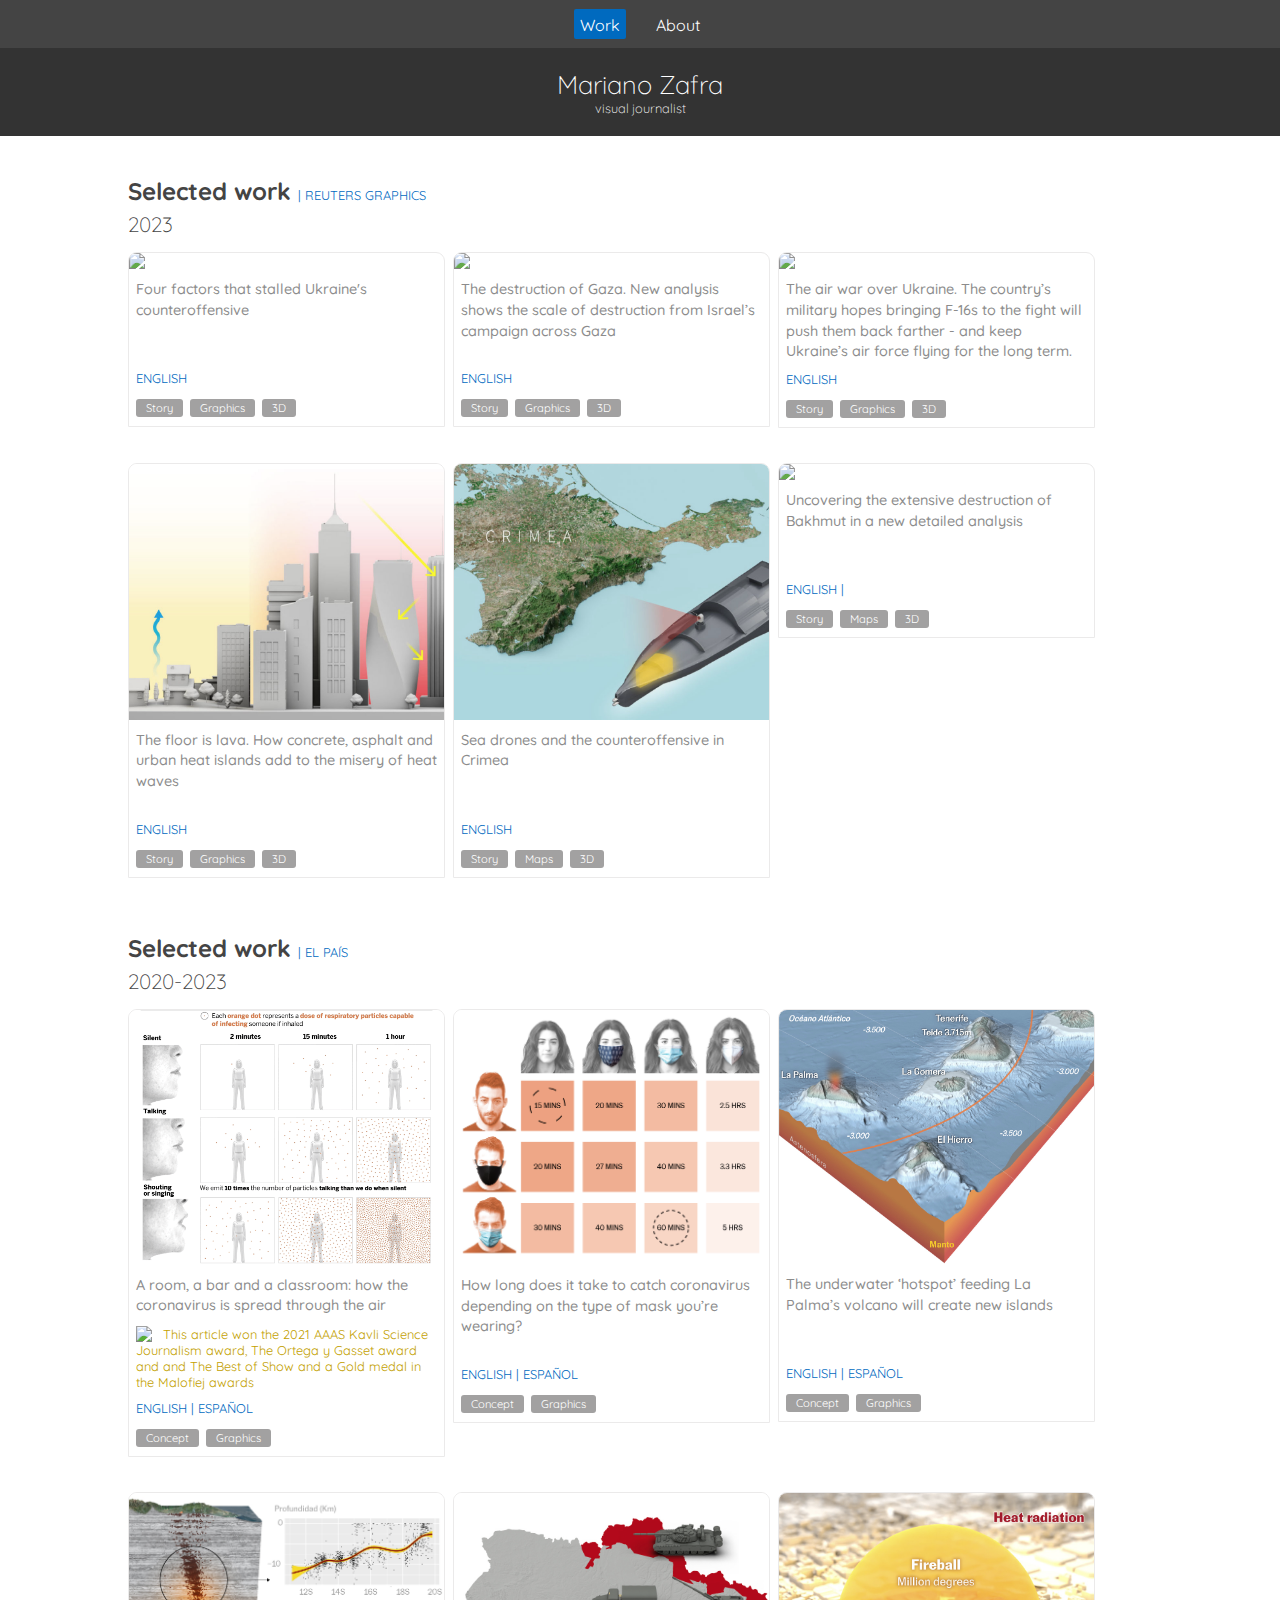
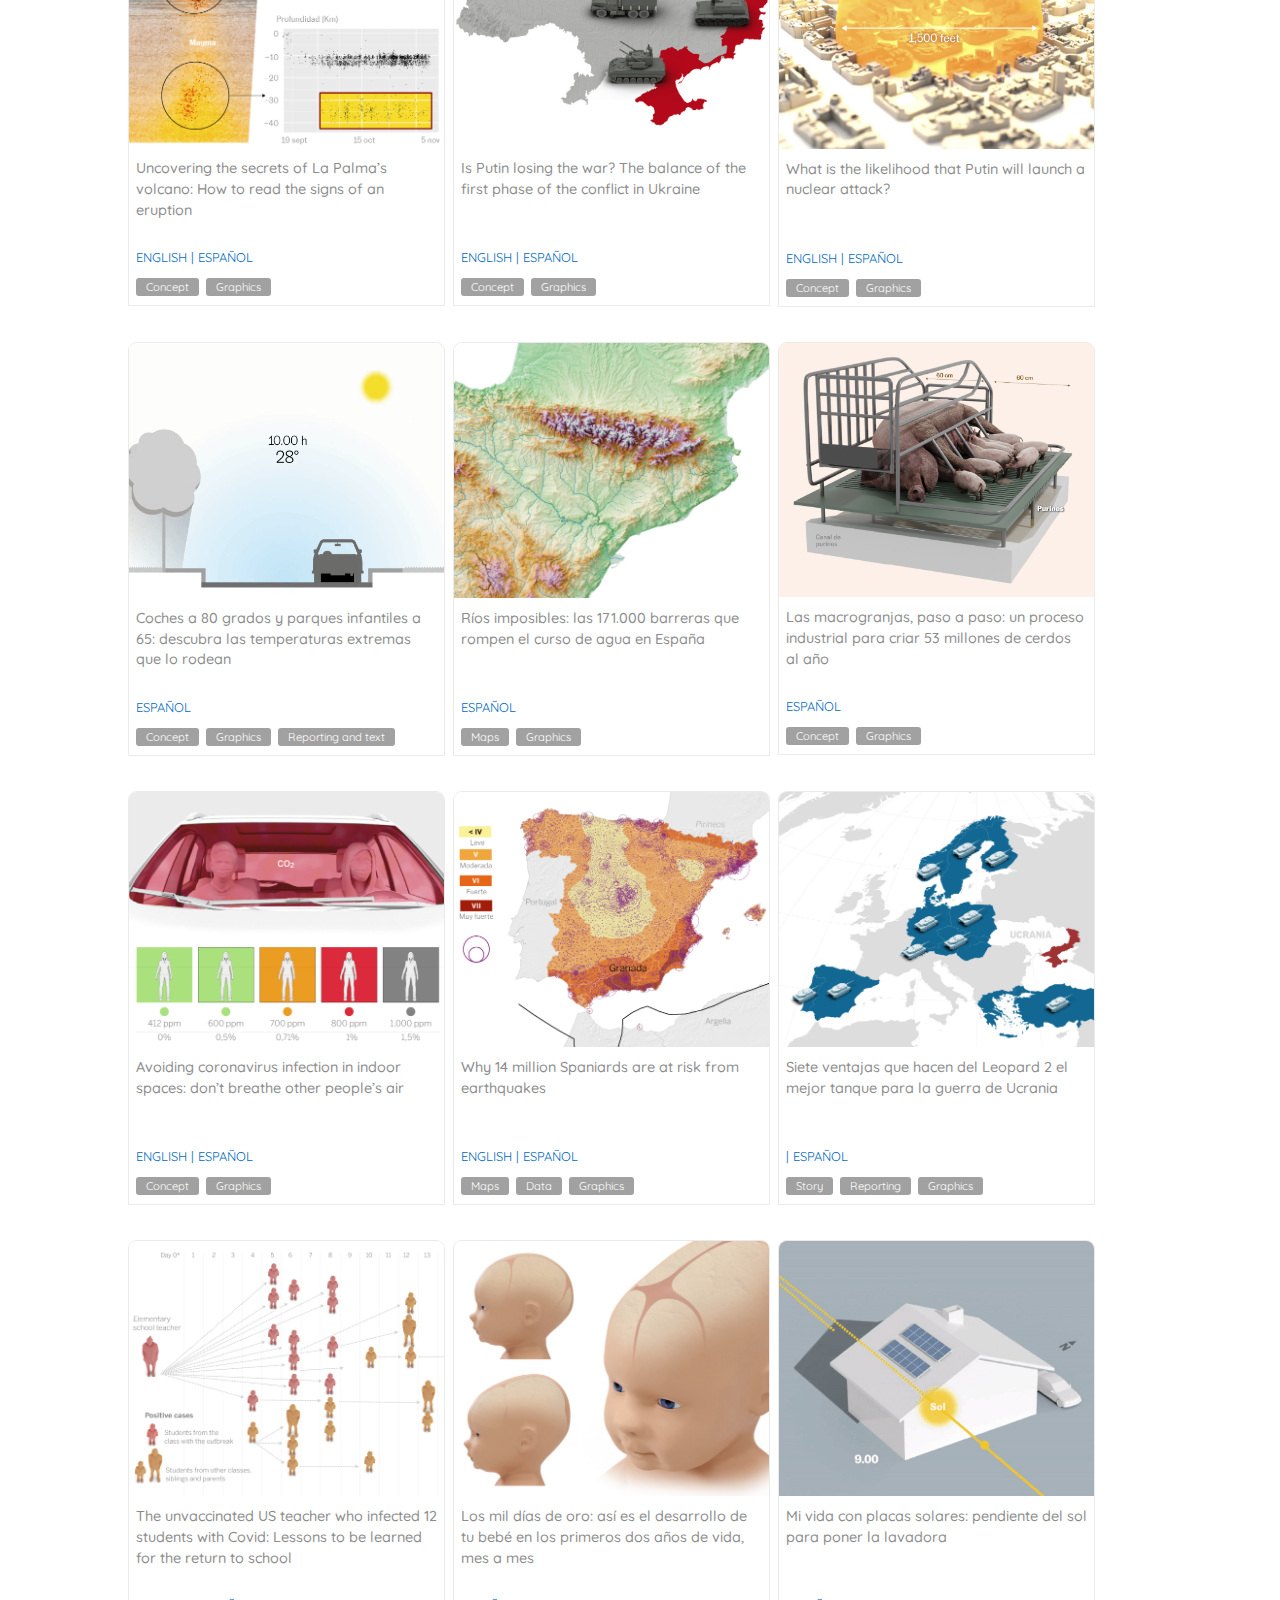
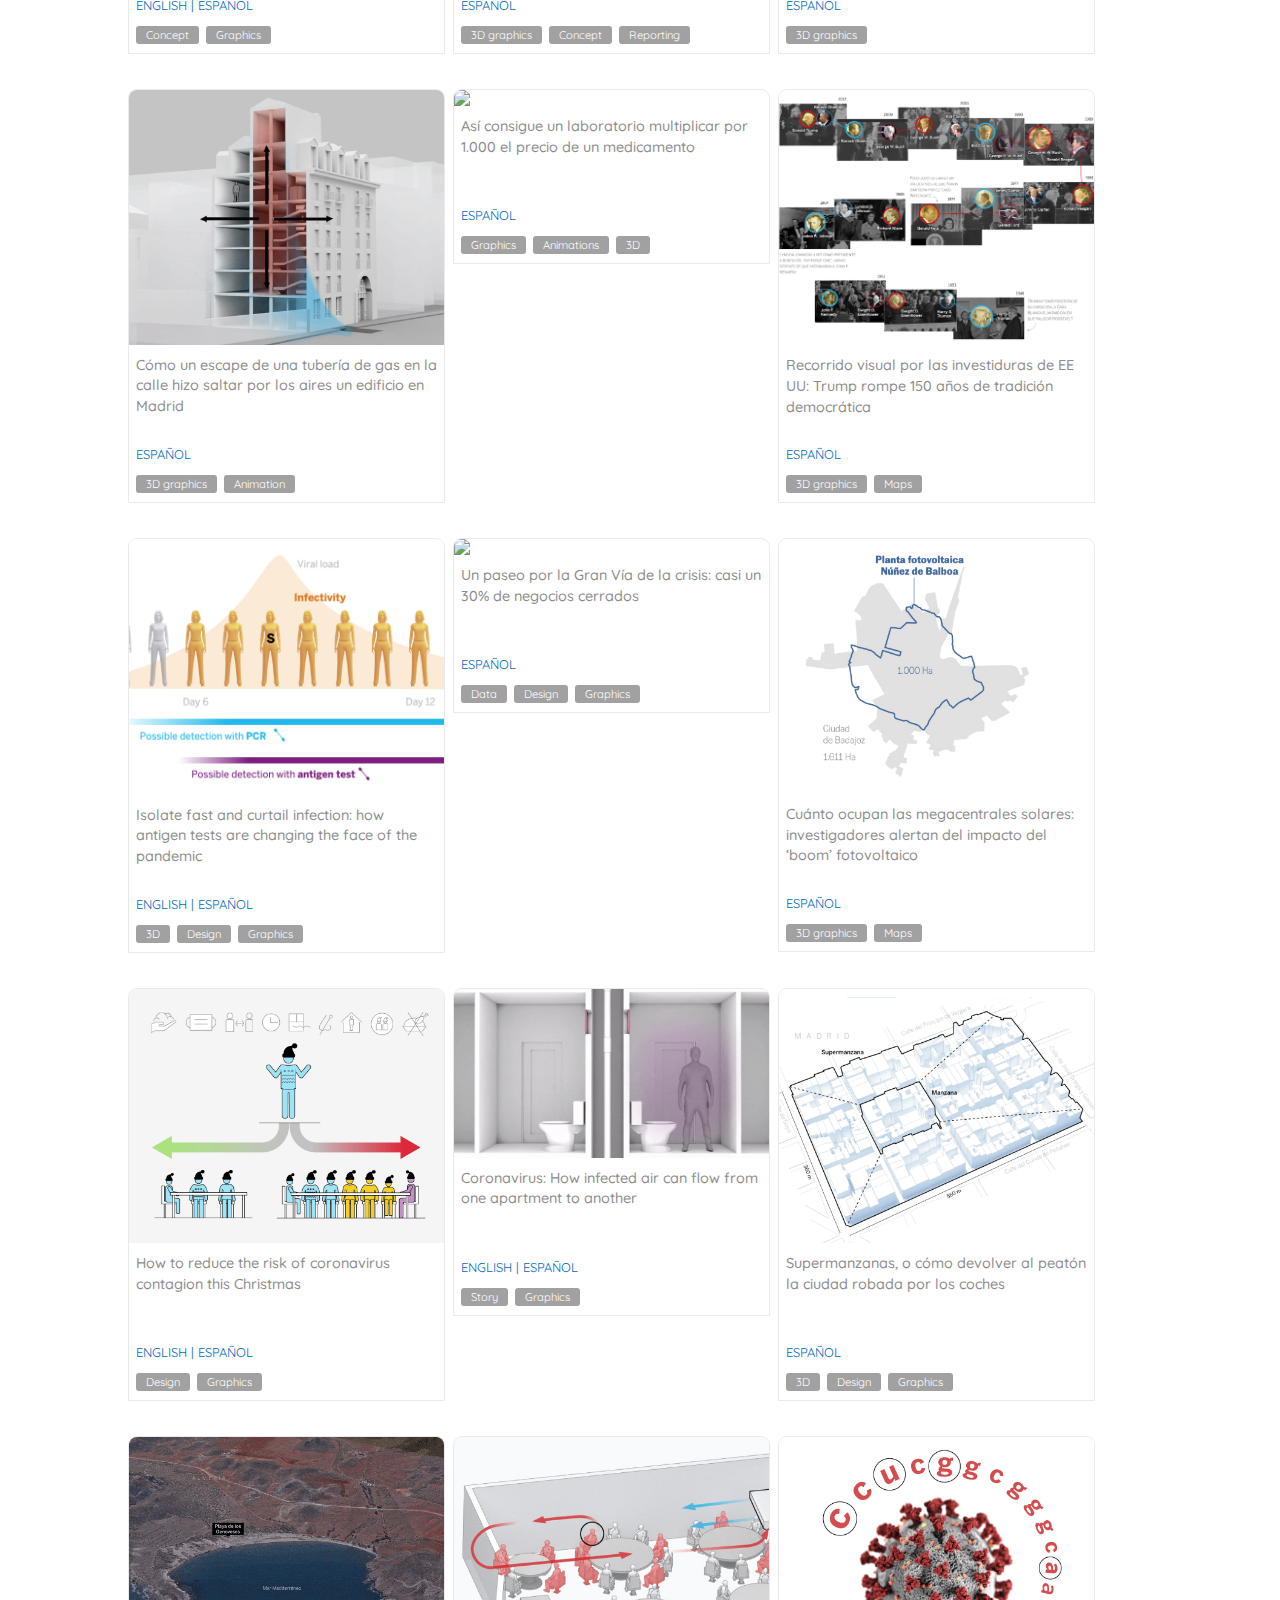
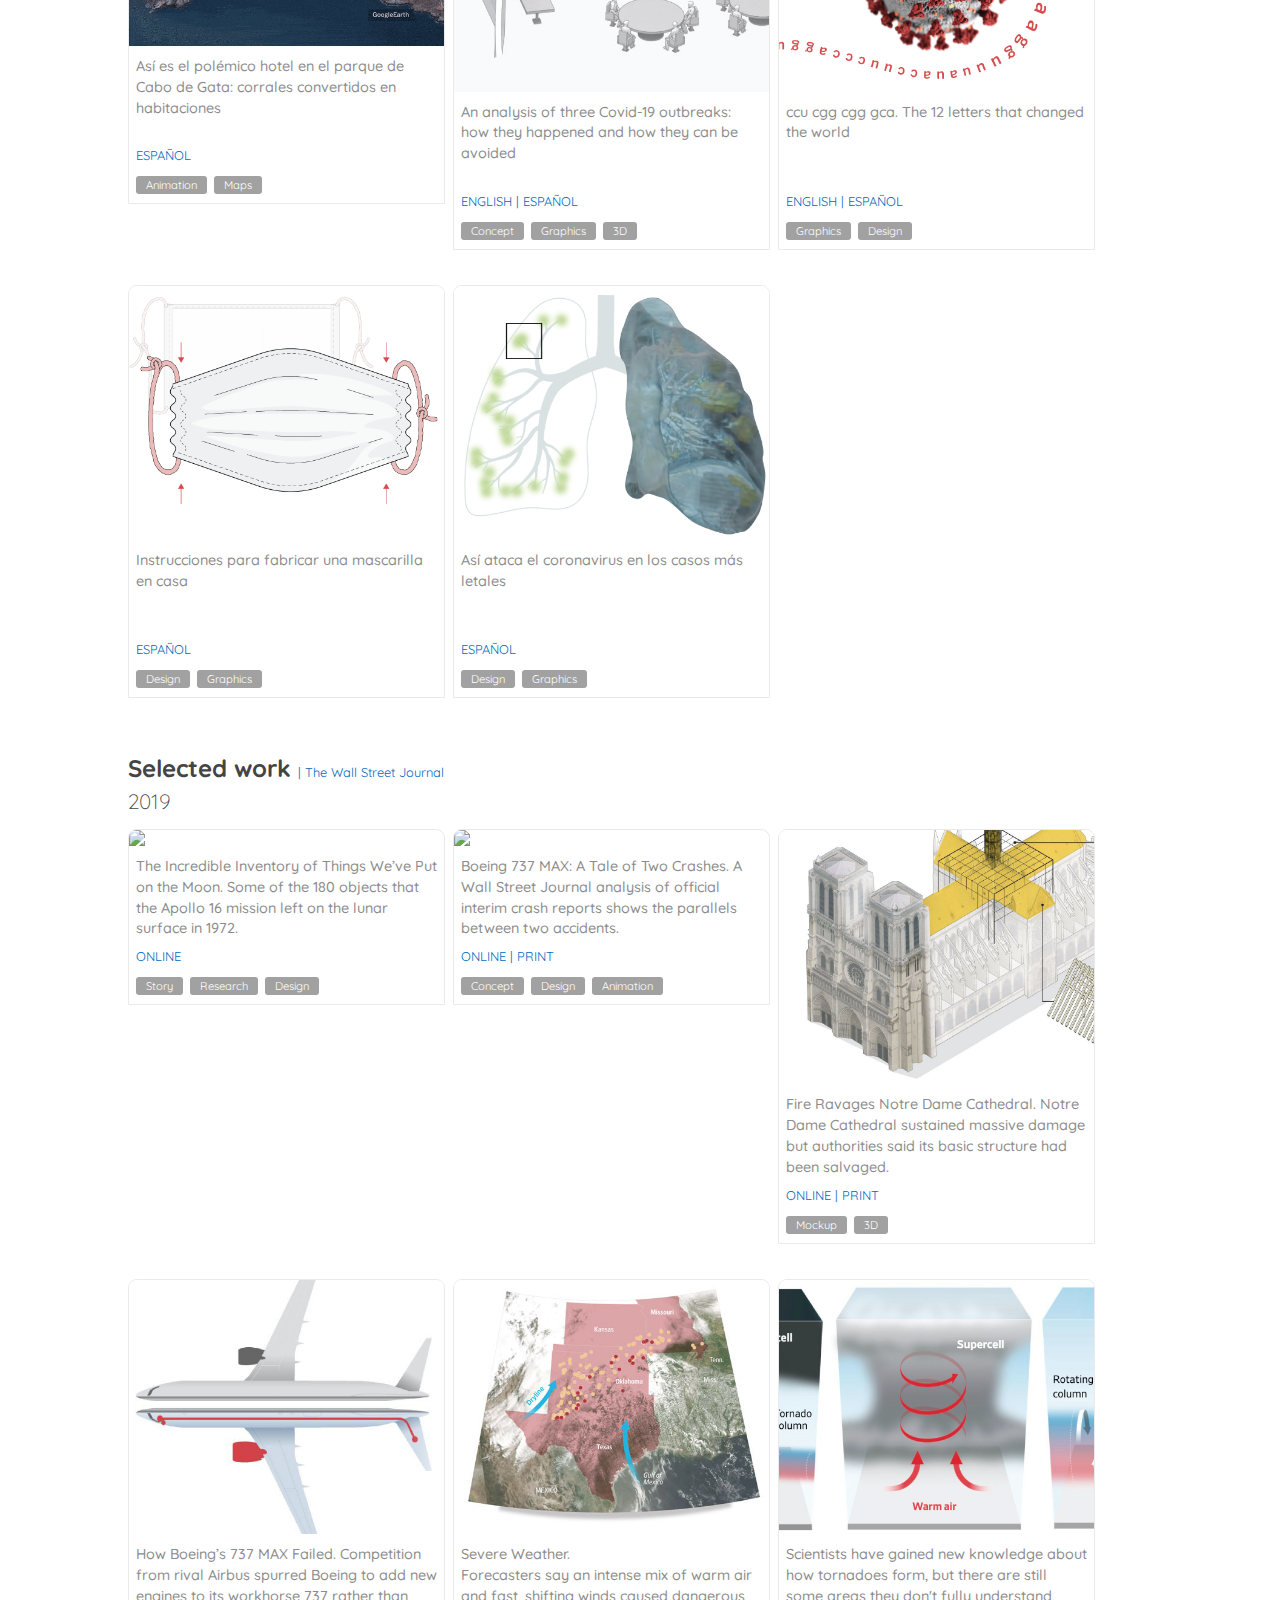
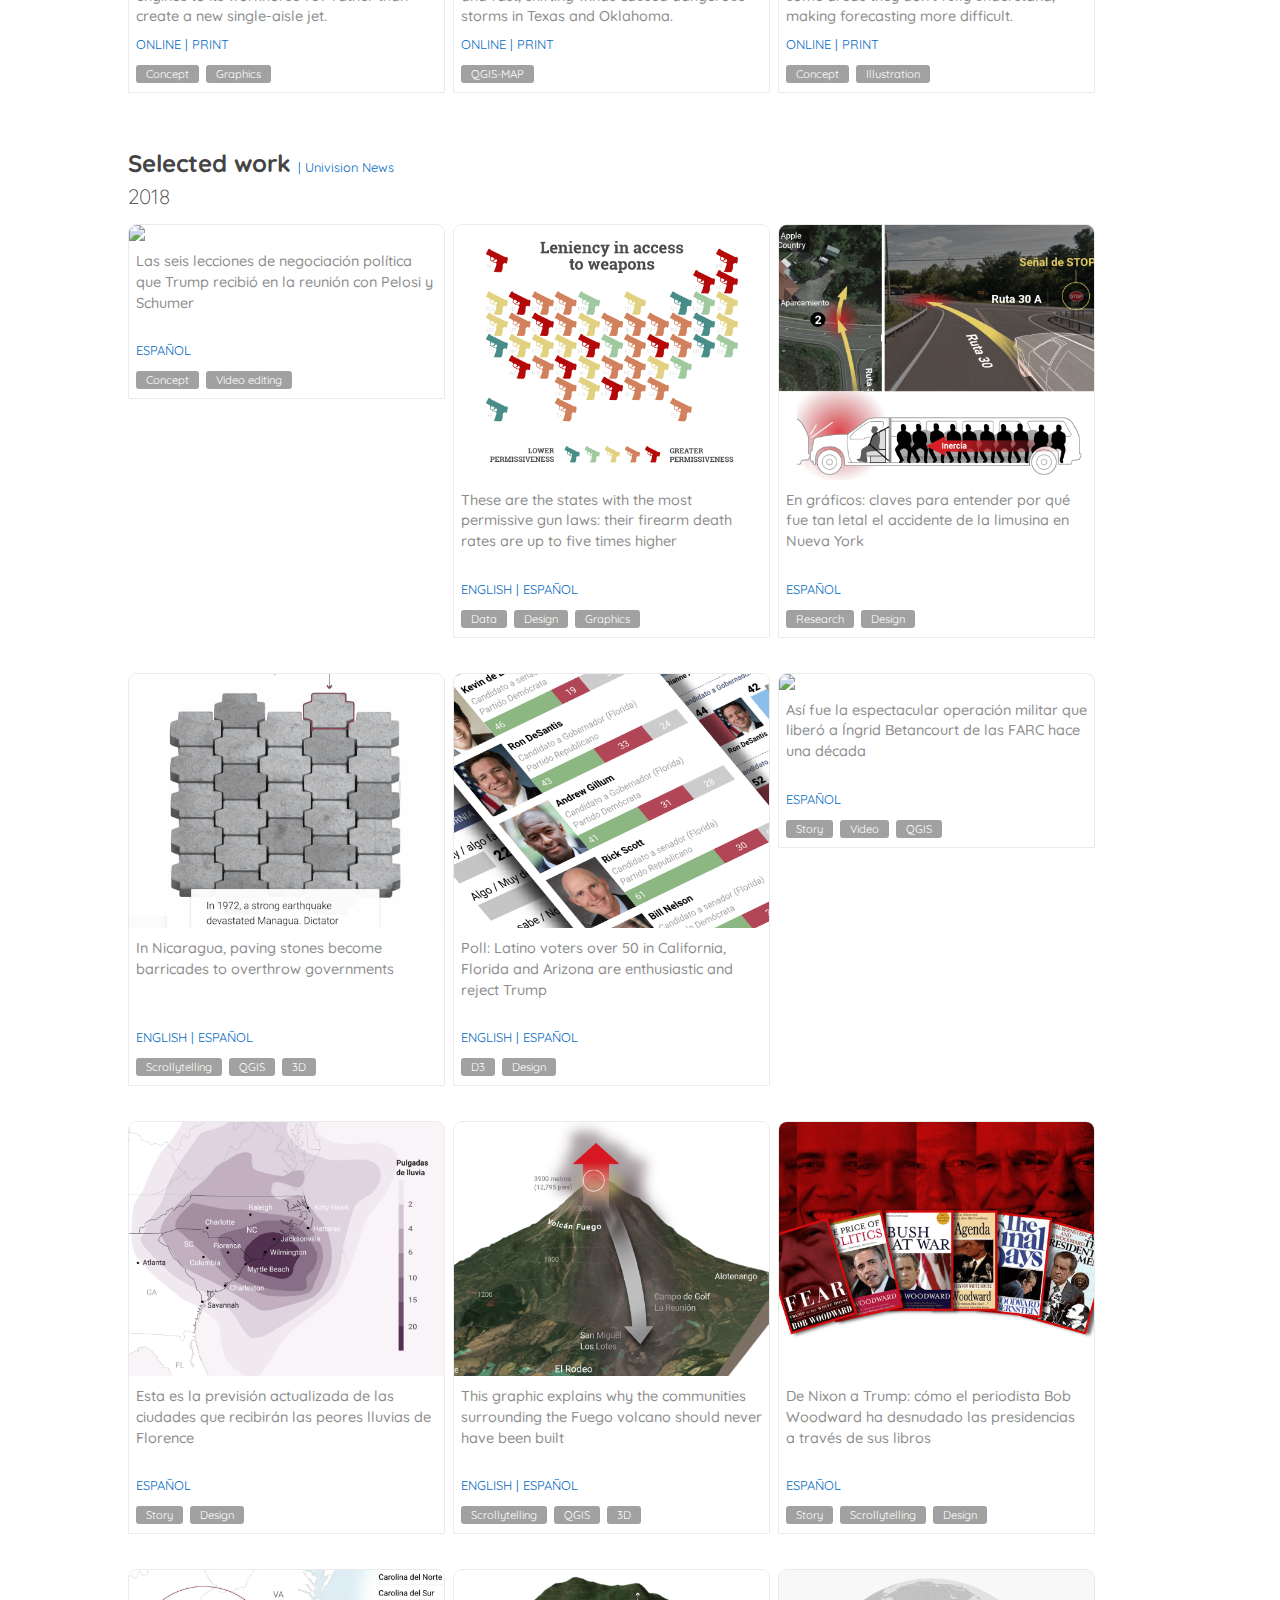
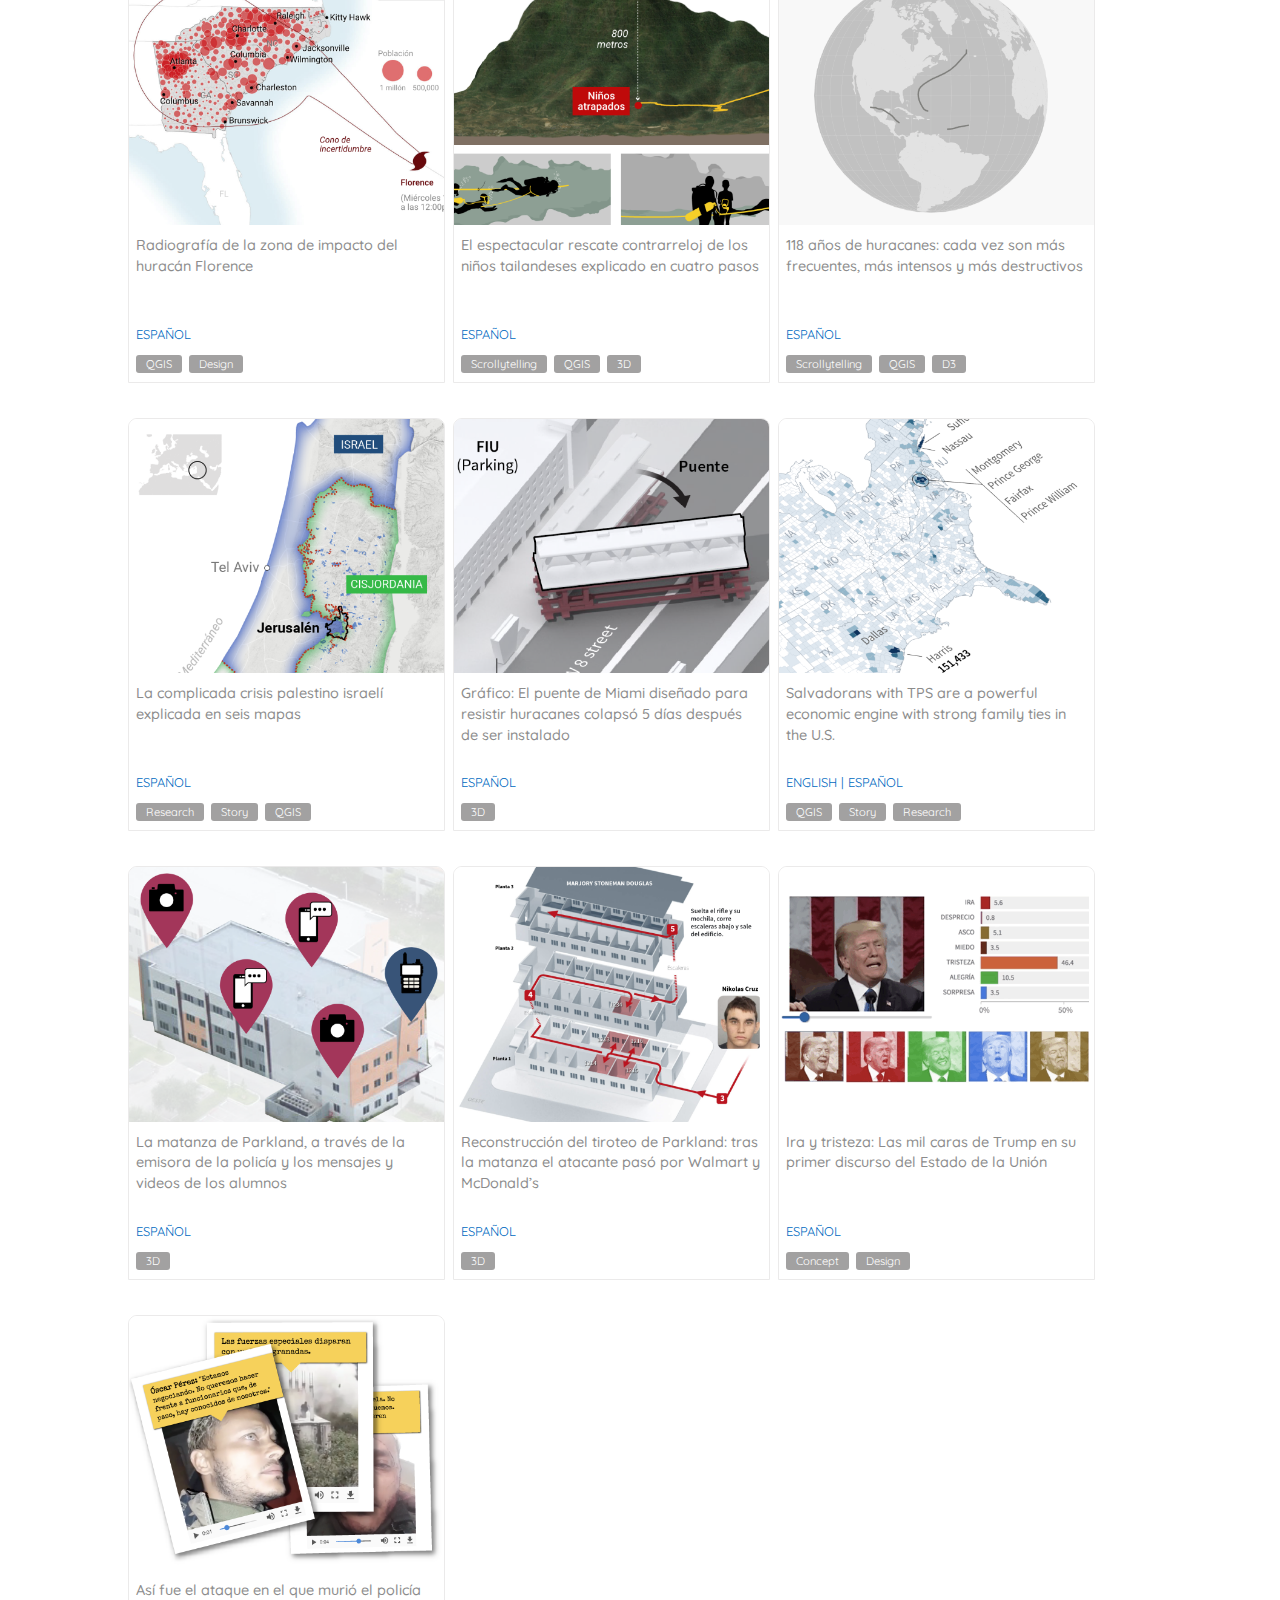
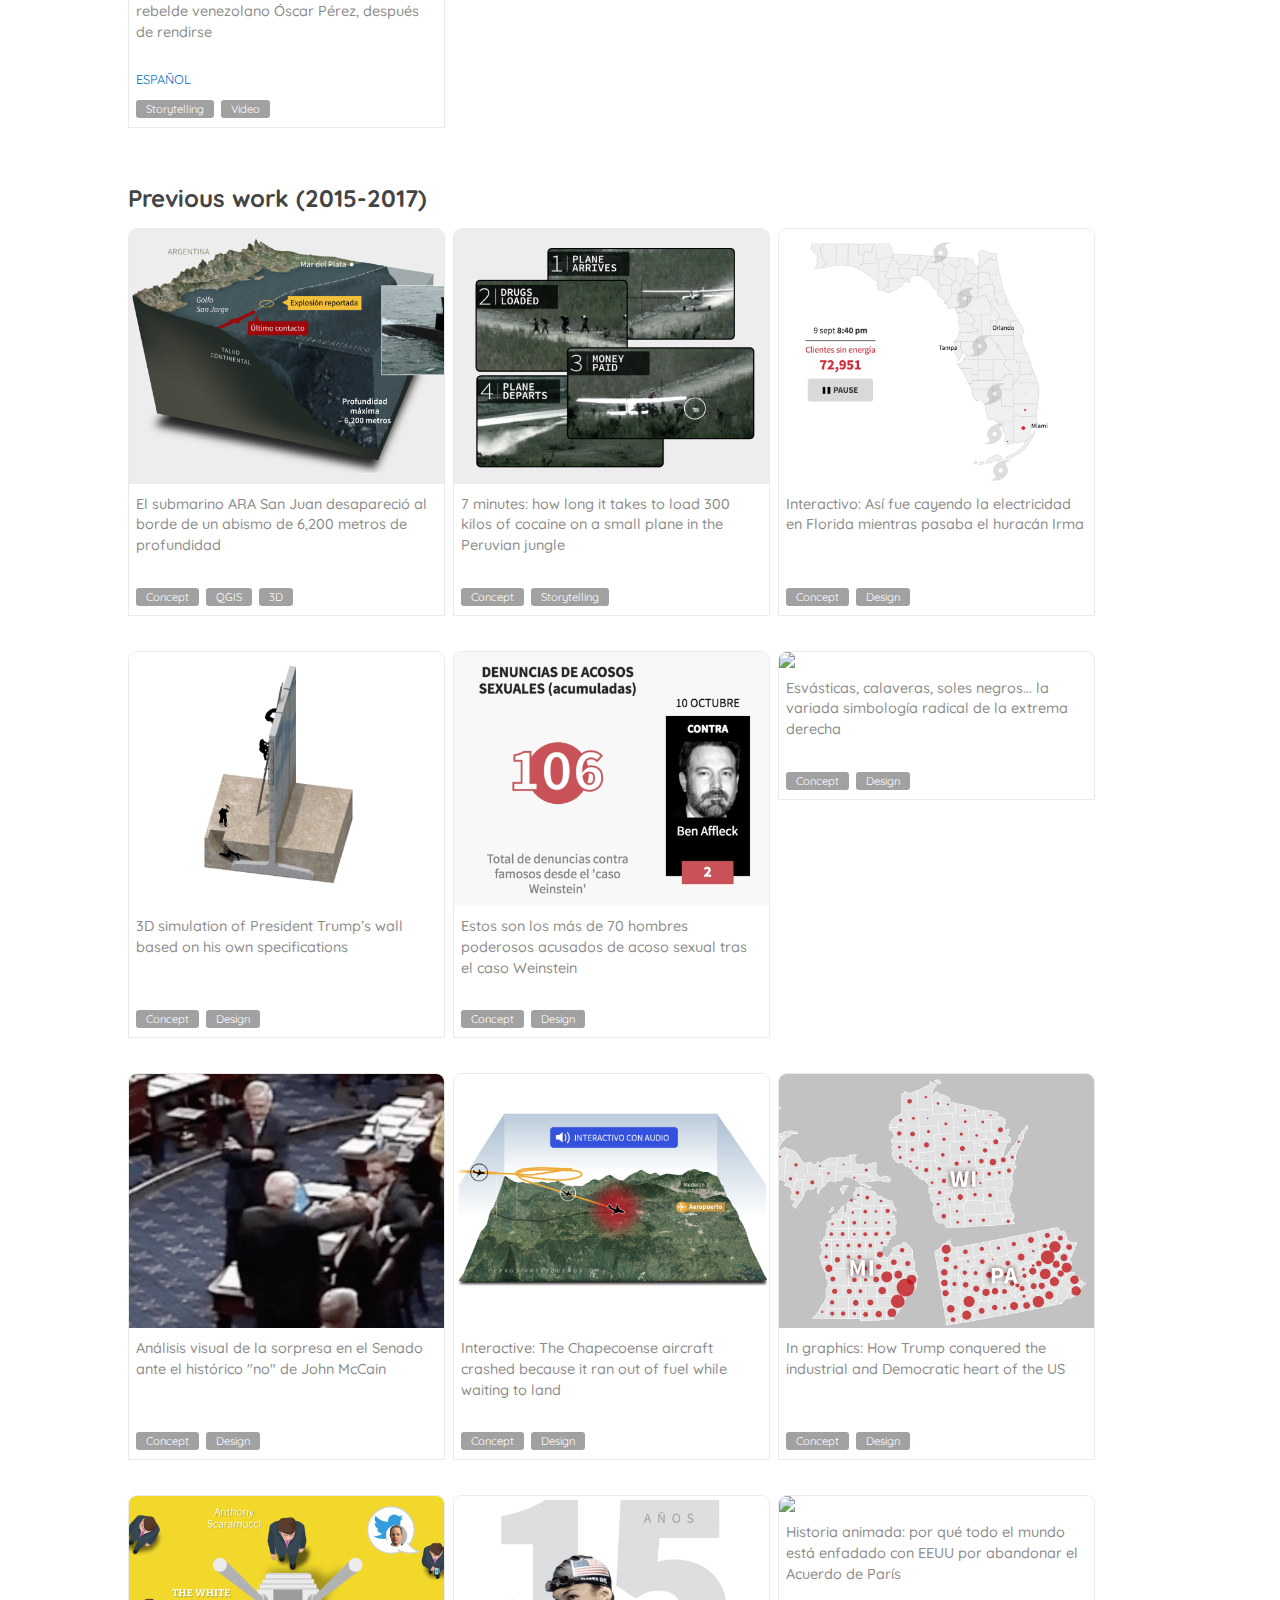
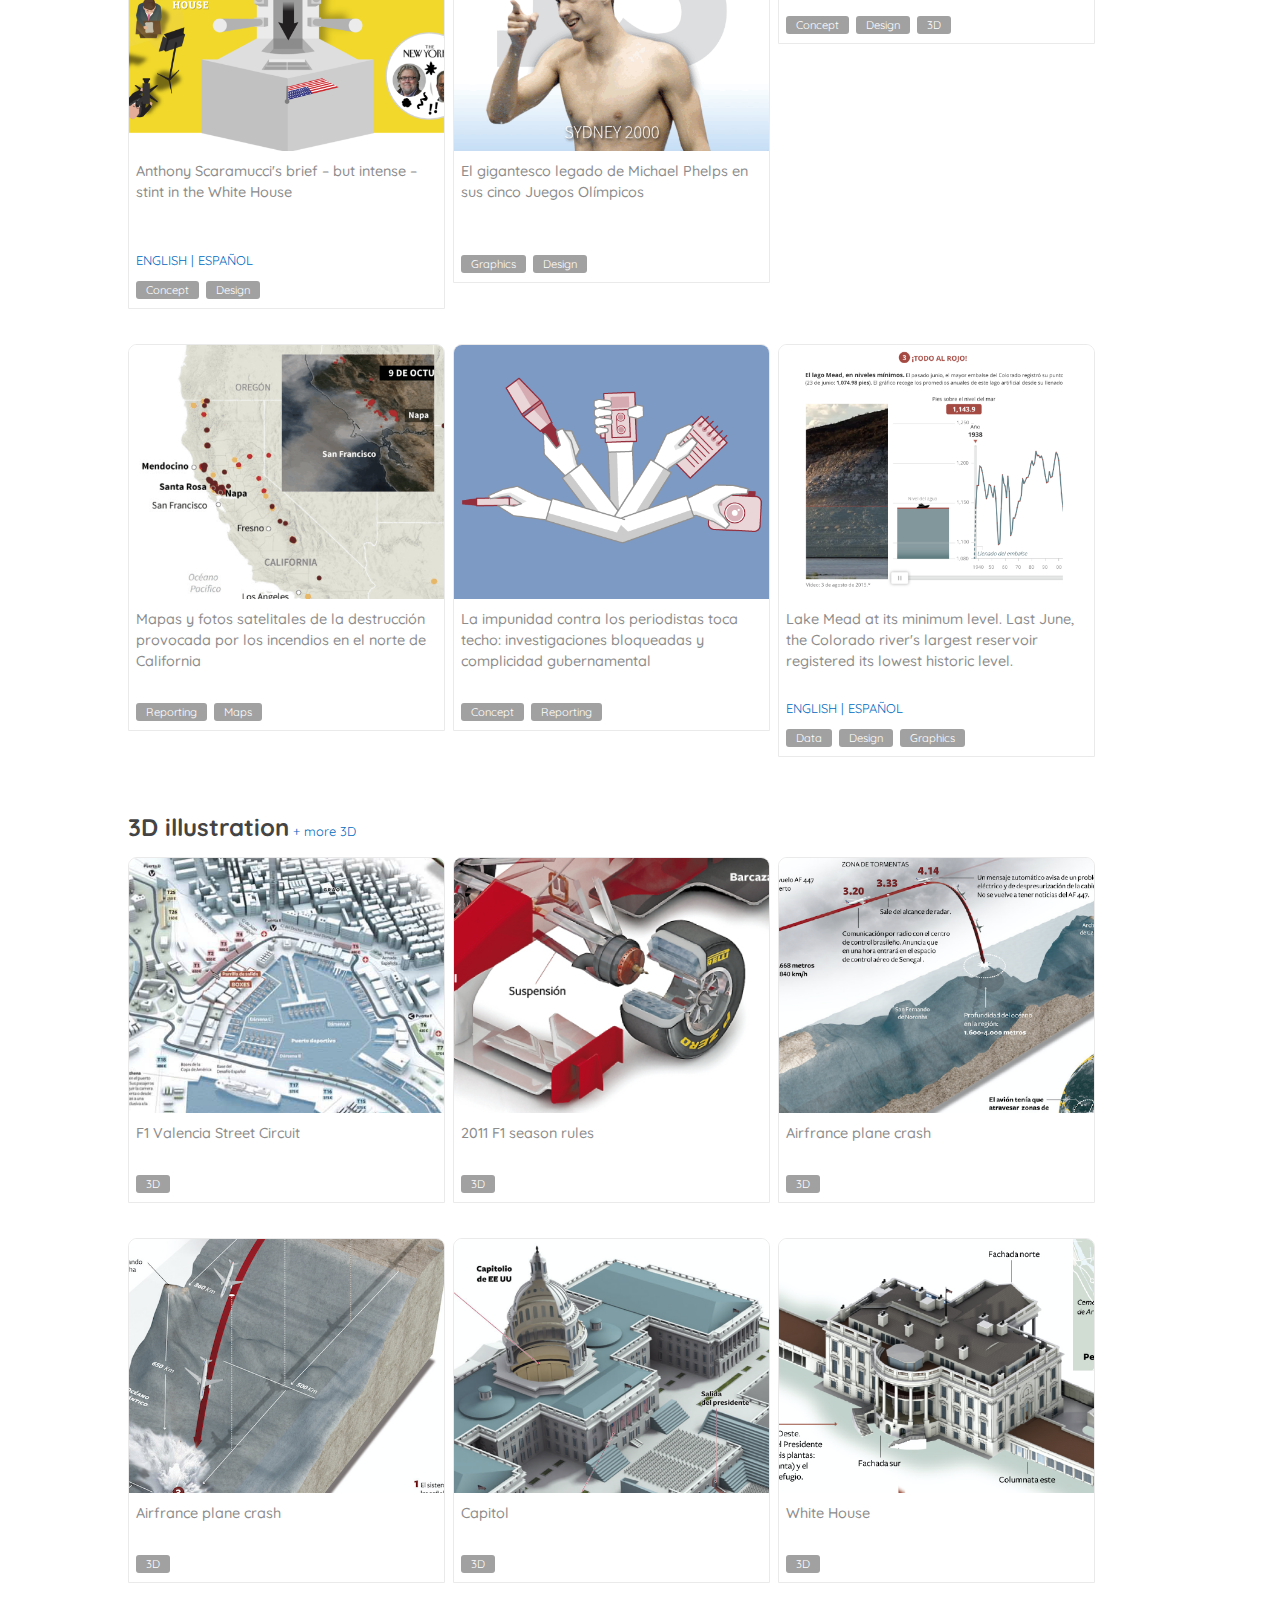
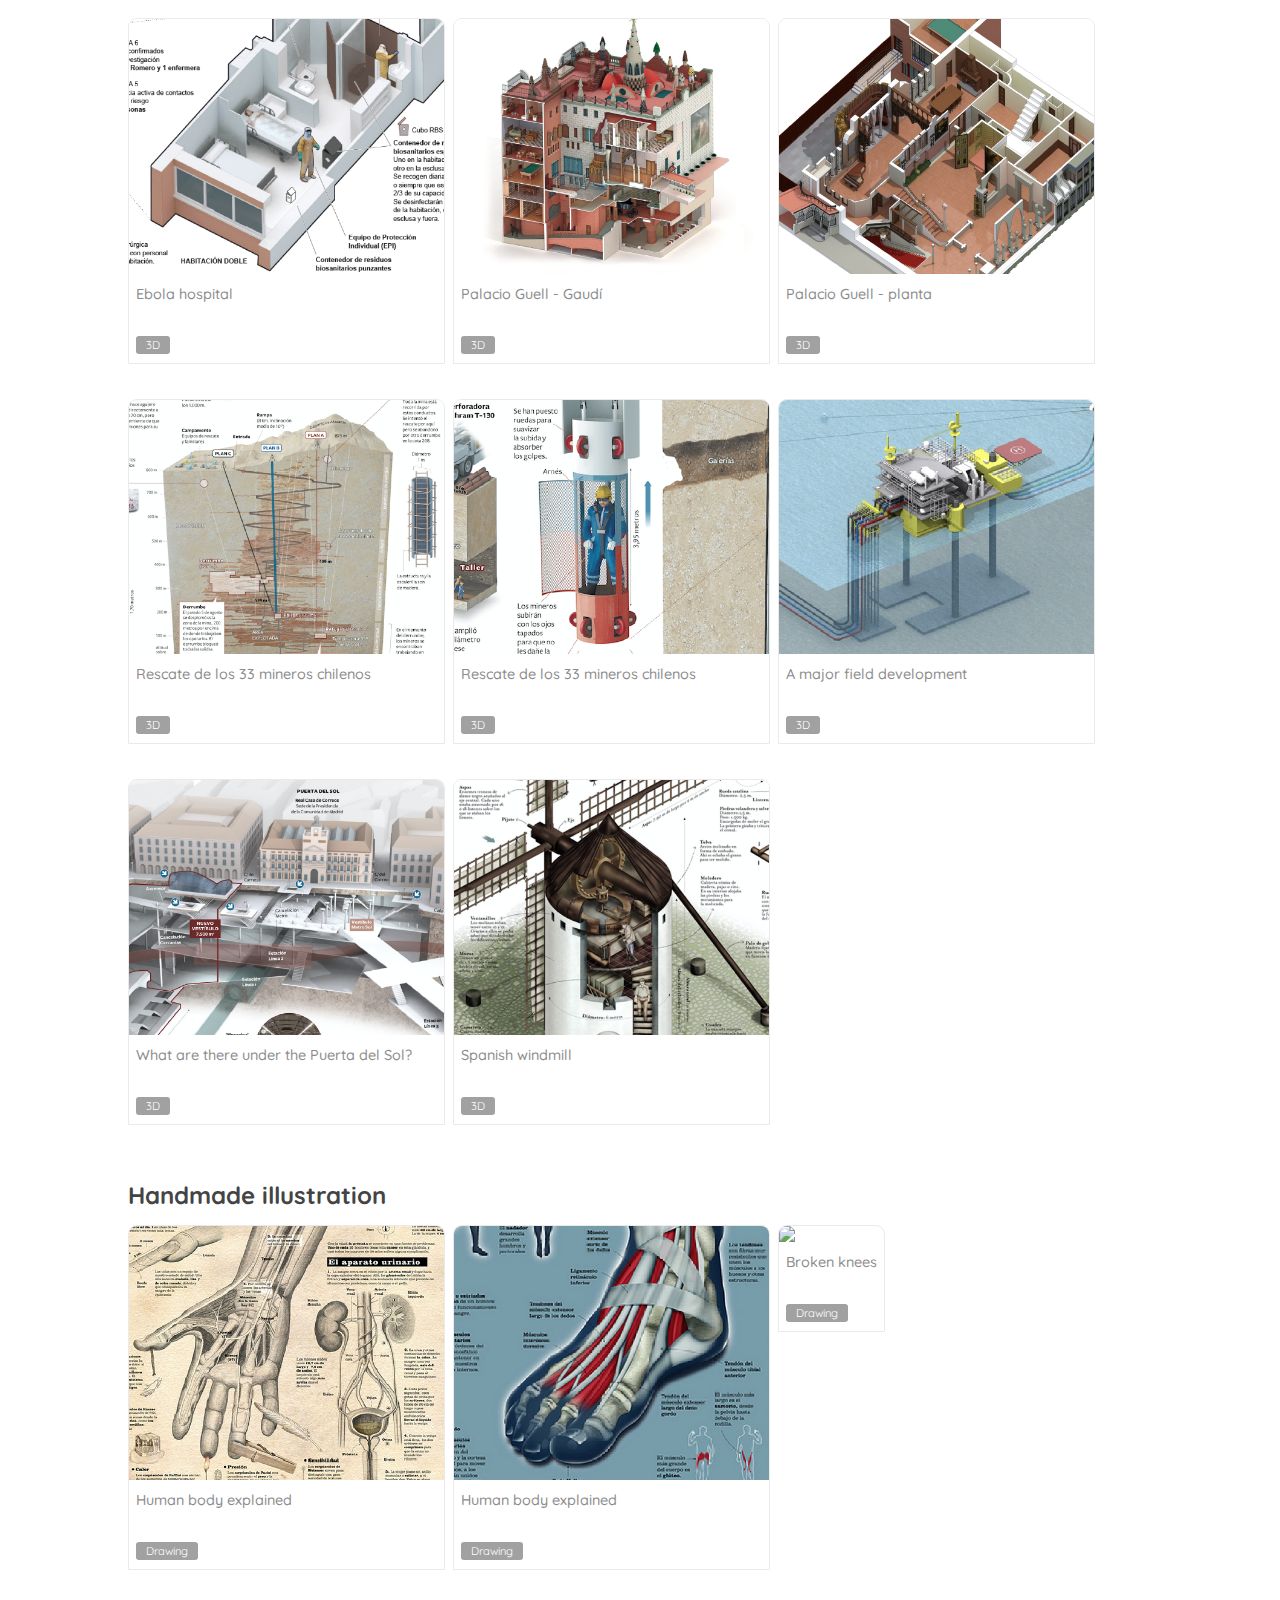
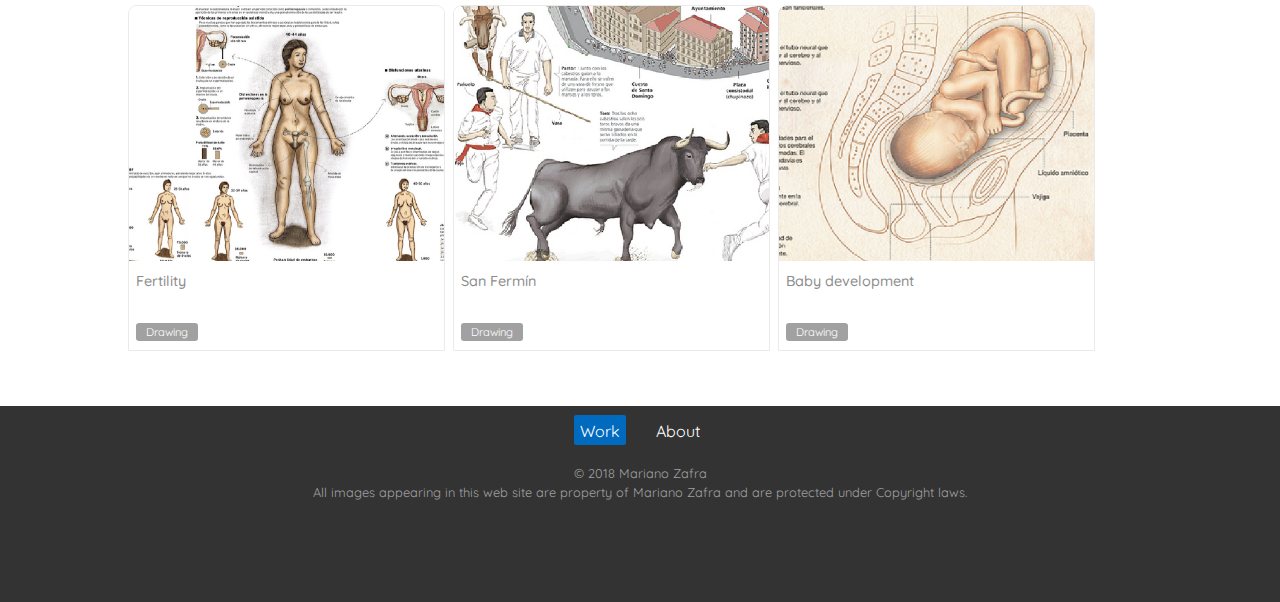
==== commit cd2b9185: "index updated december 2023" ====
--- a/docs/index.html
+++ b/docs/index.html
@@ -31,7 +31,7 @@
         <div class="porfolio">
             <div class="works">
                 <div class="category">
-                    <h1 class="category-name">Selected work<a target="_blank"
+                    <h1 class="category-name">Selected work <a target="_blank"
                             href="https://www.reuters.com/authors/mariano-zafra/">
                             | REUTERS GRAPHICS</a></h1>
                     <p class="year">2023</p>
@@ -40,14 +40,59 @@
 
                     <div class="graphic">
                         <a target="_blank"
+                            href="https://www.reuters.com/graphics/UKRAINE-CRISIS/MAPS/klvygwawavg/#four-factors-that-stalled-ukraines-counteroffensive">
+                            <div class="imagen"><img src="img/counter.jpg"></div>
+                            <h3 class="graphic-name">Four factors that stalled Ukraine's counteroffensive
+                            </h3>
+                        </a>
+                        <div class="idiomas">
+                            <a class="idioma" target="_blank"
+                                href="https://www.reuters.com/graphics/UKRAINE-CRISIS/MAPS/klvygwawavg/#four-factors-that-stalled-ukraines-counteroffensive">English</a>
+                            
+                        </div>
+                        <div class="tags"><span class="tag">Story</span><span class="tag">Graphics</span><span
+                                class="tag">3D</span></div>
+                    </div>
+                    <div class="graphic">
+                        <a target="_blank"
+                            href="https://www.reuters.com/graphics/ISRAEL-PALESTINIANS/MAPS/zjvqedgdjvx/">
+                            <div class="imagen"><img src="img/gaza.jpg"></div>
+                            <h3 class="graphic-name">The destruction of Gaza. New analysis shows the scale of destruction from Israel’s campaign across Gaza
+                            </h3>
+                        </a>
+                        <div class="idiomas">
+                            <a class="idioma" target="_blank"
+                                href="https://www.reuters.com/graphics/ISRAEL-PALESTINIANS/MAPS/zjvqedgdjvx/">English</a>
+                            
+                        </div>
+                        <div class="tags"><span class="tag">Story</span><span class="tag">Graphics</span><span
+                                class="tag">3D</span></div>
+                    </div>
+                    <div class="graphic">
+                        <a target="_blank"
+                            href="https://www.reuters.com/graphics/UKRAINE-CRISIS/FIGHTER-JETS/jnvwwqyylvw/">
+                            <div class="imagen"><img src="img/f16.jpg"></div>
+                            <h3 class="graphic-name">The air war over Ukraine. The country’s military hopes bringing F-16s to the fight will push them back farther - and keep Ukraine’s air force flying for the long term.
+                            </h3>
+                        </a>
+                        <div class="idiomas">
+                            <a class="idioma" target="_blank"
+                                href="https://www.reuters.com/graphics/UKRAINE-CRISIS/FIGHTER-JETS/jnvwwqyylvw/">English</a>
+                            
+                        </div>
+                        <div class="tags"><span class="tag">Story</span><span class="tag">Graphics</span><span
+                                class="tag">3D</span></div>
+                    </div>
+                    <div class="graphic">
+                        <a target="_blank"
                             href="https://www.reuters.com/graphics/CLIMATE-CHANGE/URBAN-HEAT/zgpormdkevd/">
                             <div class="imagen"><img src="img/heat.jpg"></div>
-                            <h3 class="graphic-name">The floor is lava</h3>
+                            <h3 class="graphic-name">The floor is lava. How concrete, asphalt and urban heat islands add to the misery of heat waves</h3>
                         </a>
                         <div class="idiomas">
                             <a class="idioma" target="_blank"
                                 href="https://www.reuters.com/graphics/CLIMATE-CHANGE/URBAN-HEAT/zgpormdkevd/">English</a>
-                            |
+                            
                         </div>
                         <div class="tags"><span class="tag">Story</span><span class="tag">Graphics</span><span
                                 class="tag">3D</span></div>
@@ -60,7 +105,7 @@
                         <div class="idiomas">
                             <a class="idioma" target="_blank"
                                 href="https://www.reuters.com/graphics/UKRAINE-CRISIS/CRIMEA/gdvzwrmrlpw/">English</a>
-                            |
+                            
                         </div>
                         <div class="tags"><span class="tag">Story</span><span class="tag">Maps</span><span
                                 class="tag">3D</span></div>
@@ -100,7 +145,7 @@
                             <h3 class="graphic-name first">A room, a bar and a classroom: how the coronavirus is spread
                                 through the air</h3>
                             <span class="award"><img class="pildora"
-                                    src="https://elinfografista.es/mariano_zafra/img/trofeo.jpg"> This article won the
+                                    src="http://elinfografista.es/mariano_zafra/img/trofeo.jpg"> This article won the
                                 2021 AAAS Kavli Science Journalism award, The Ortega y Gasset award and and The Best of
                                 Show and a Gold medal in the Malofiej awards</span>
                         </a>
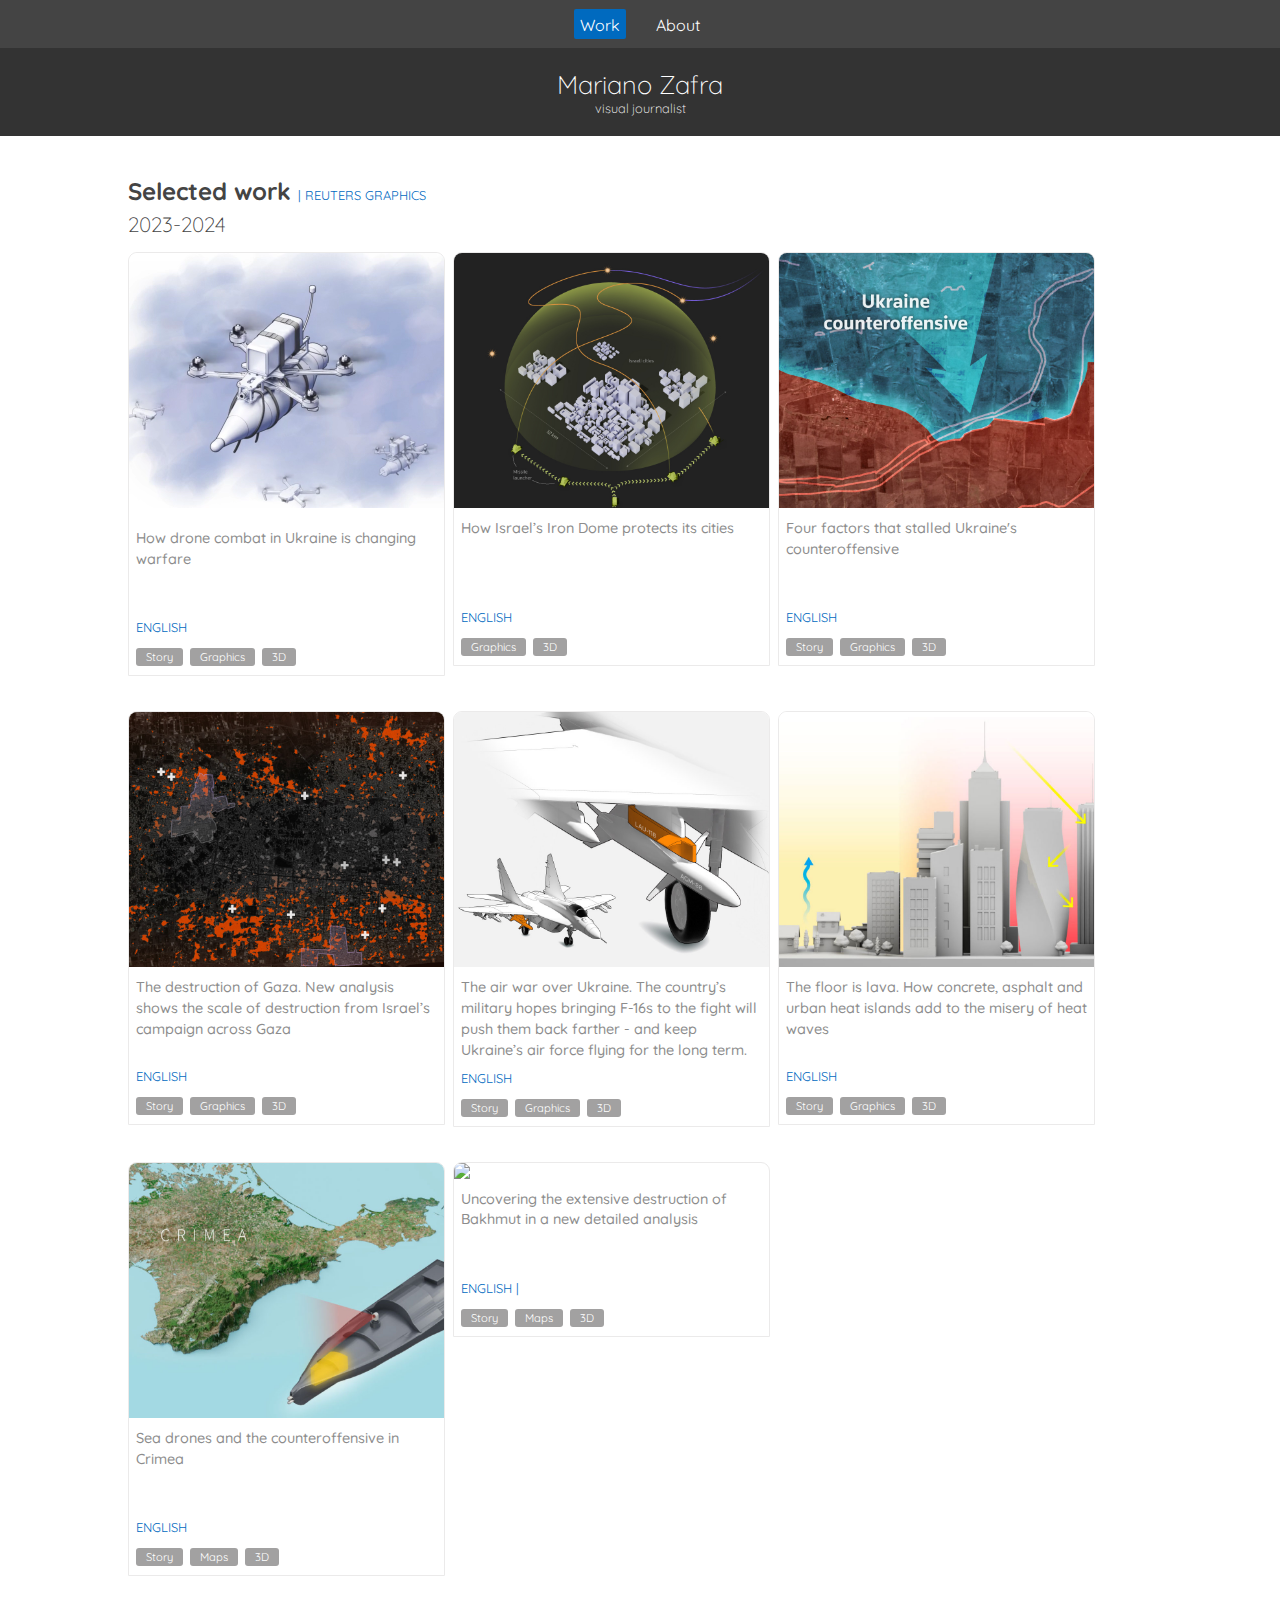
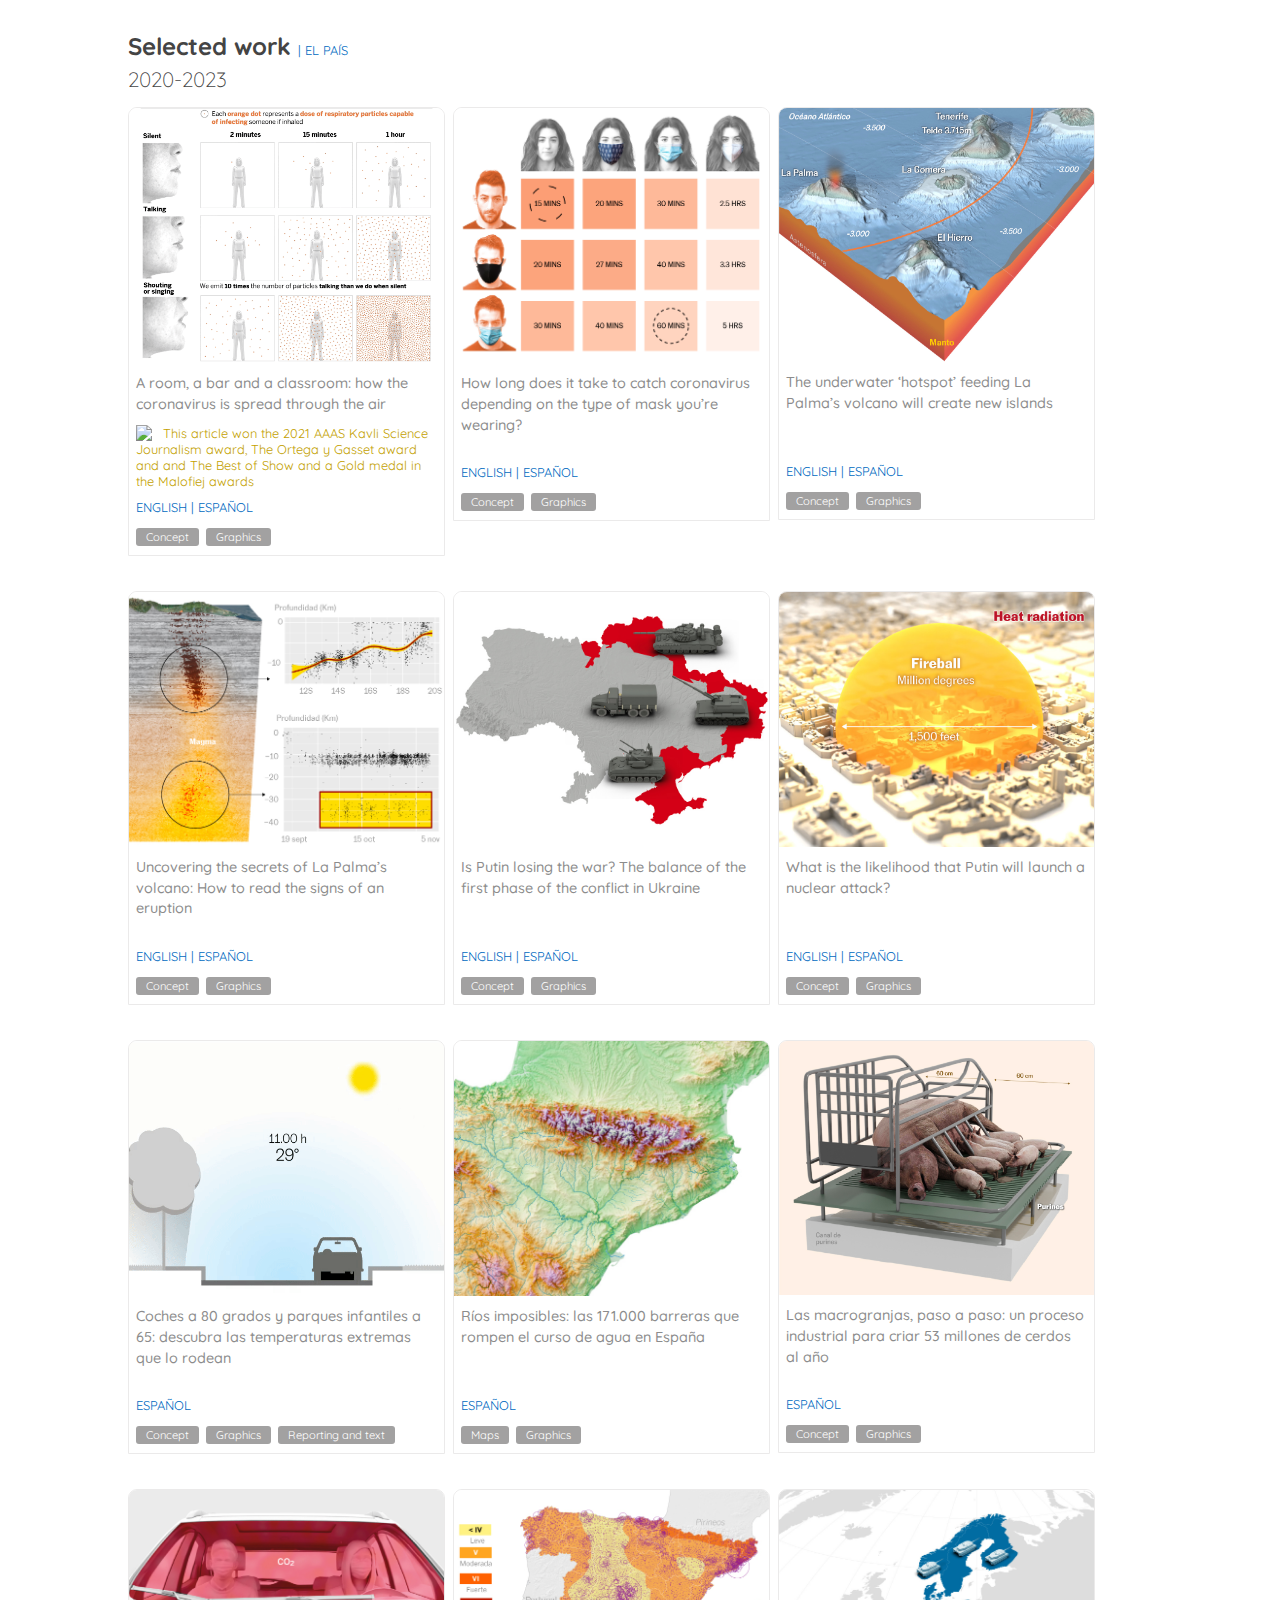
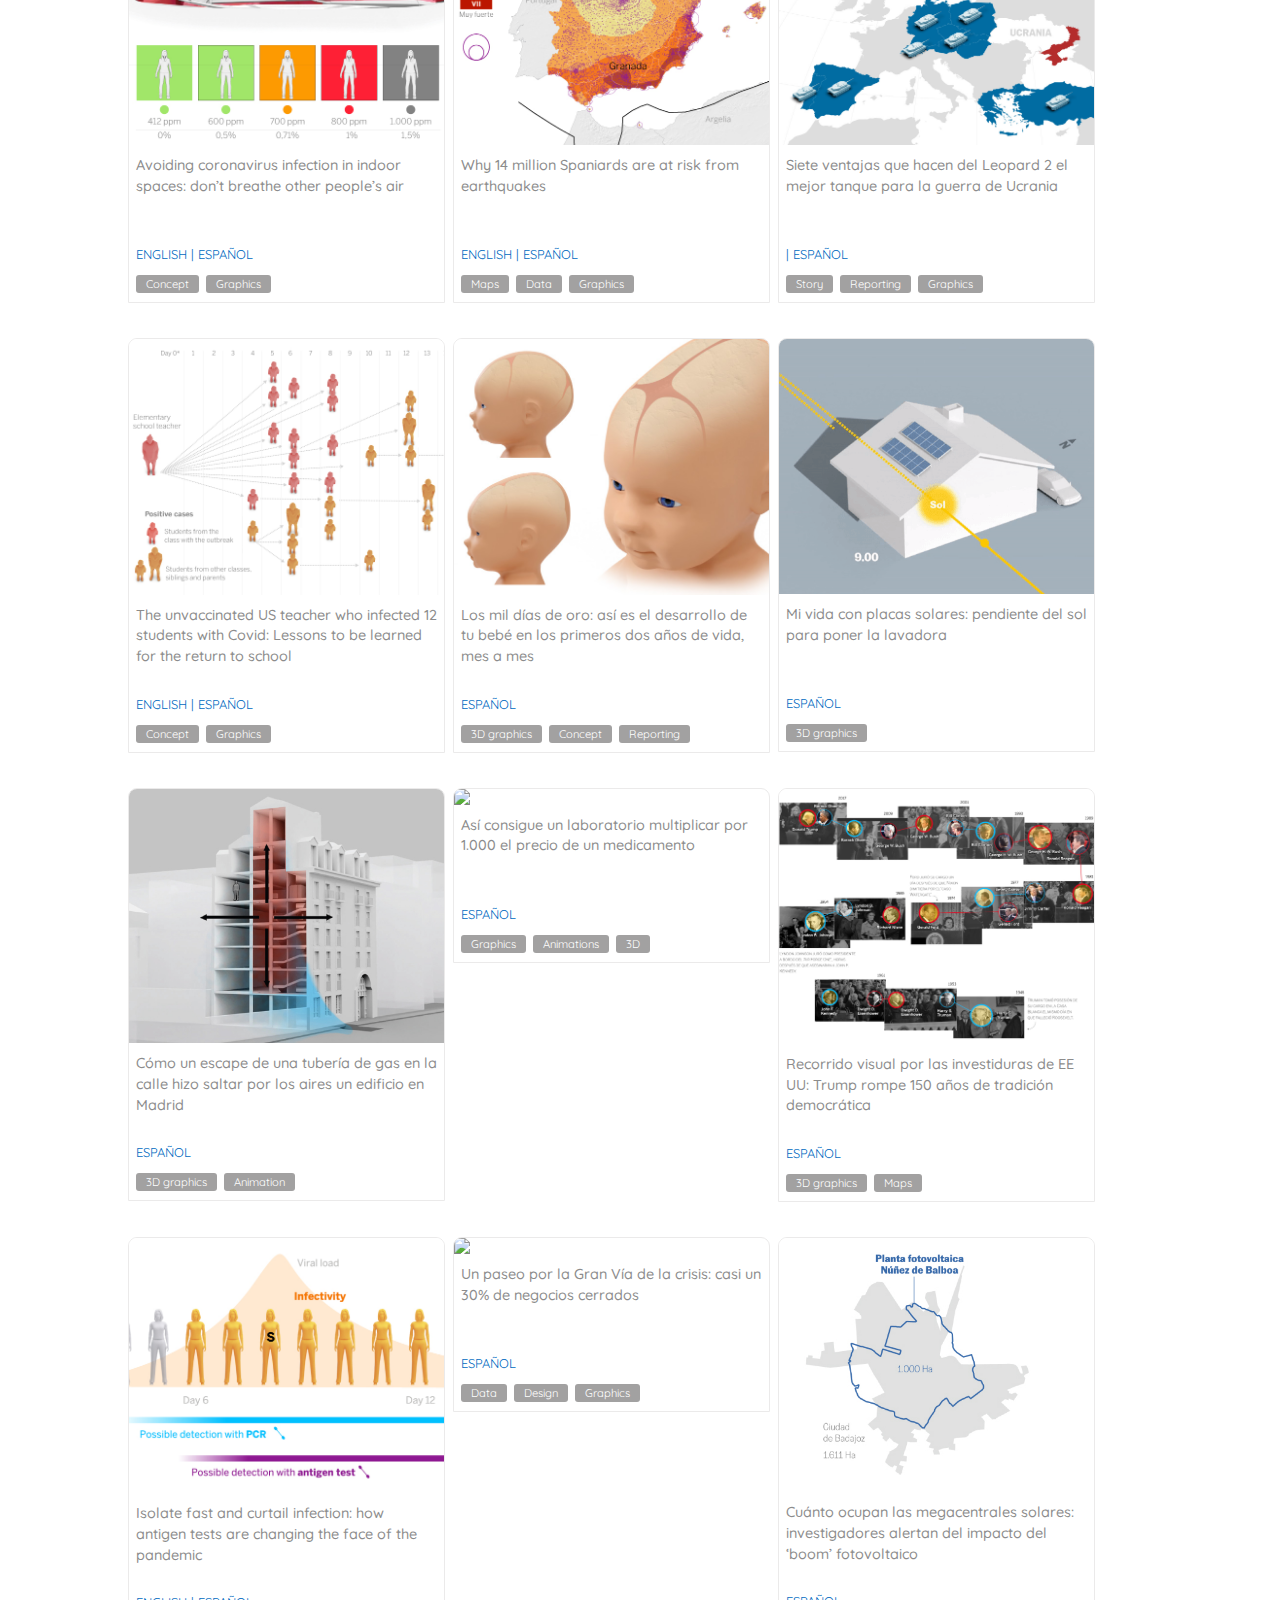
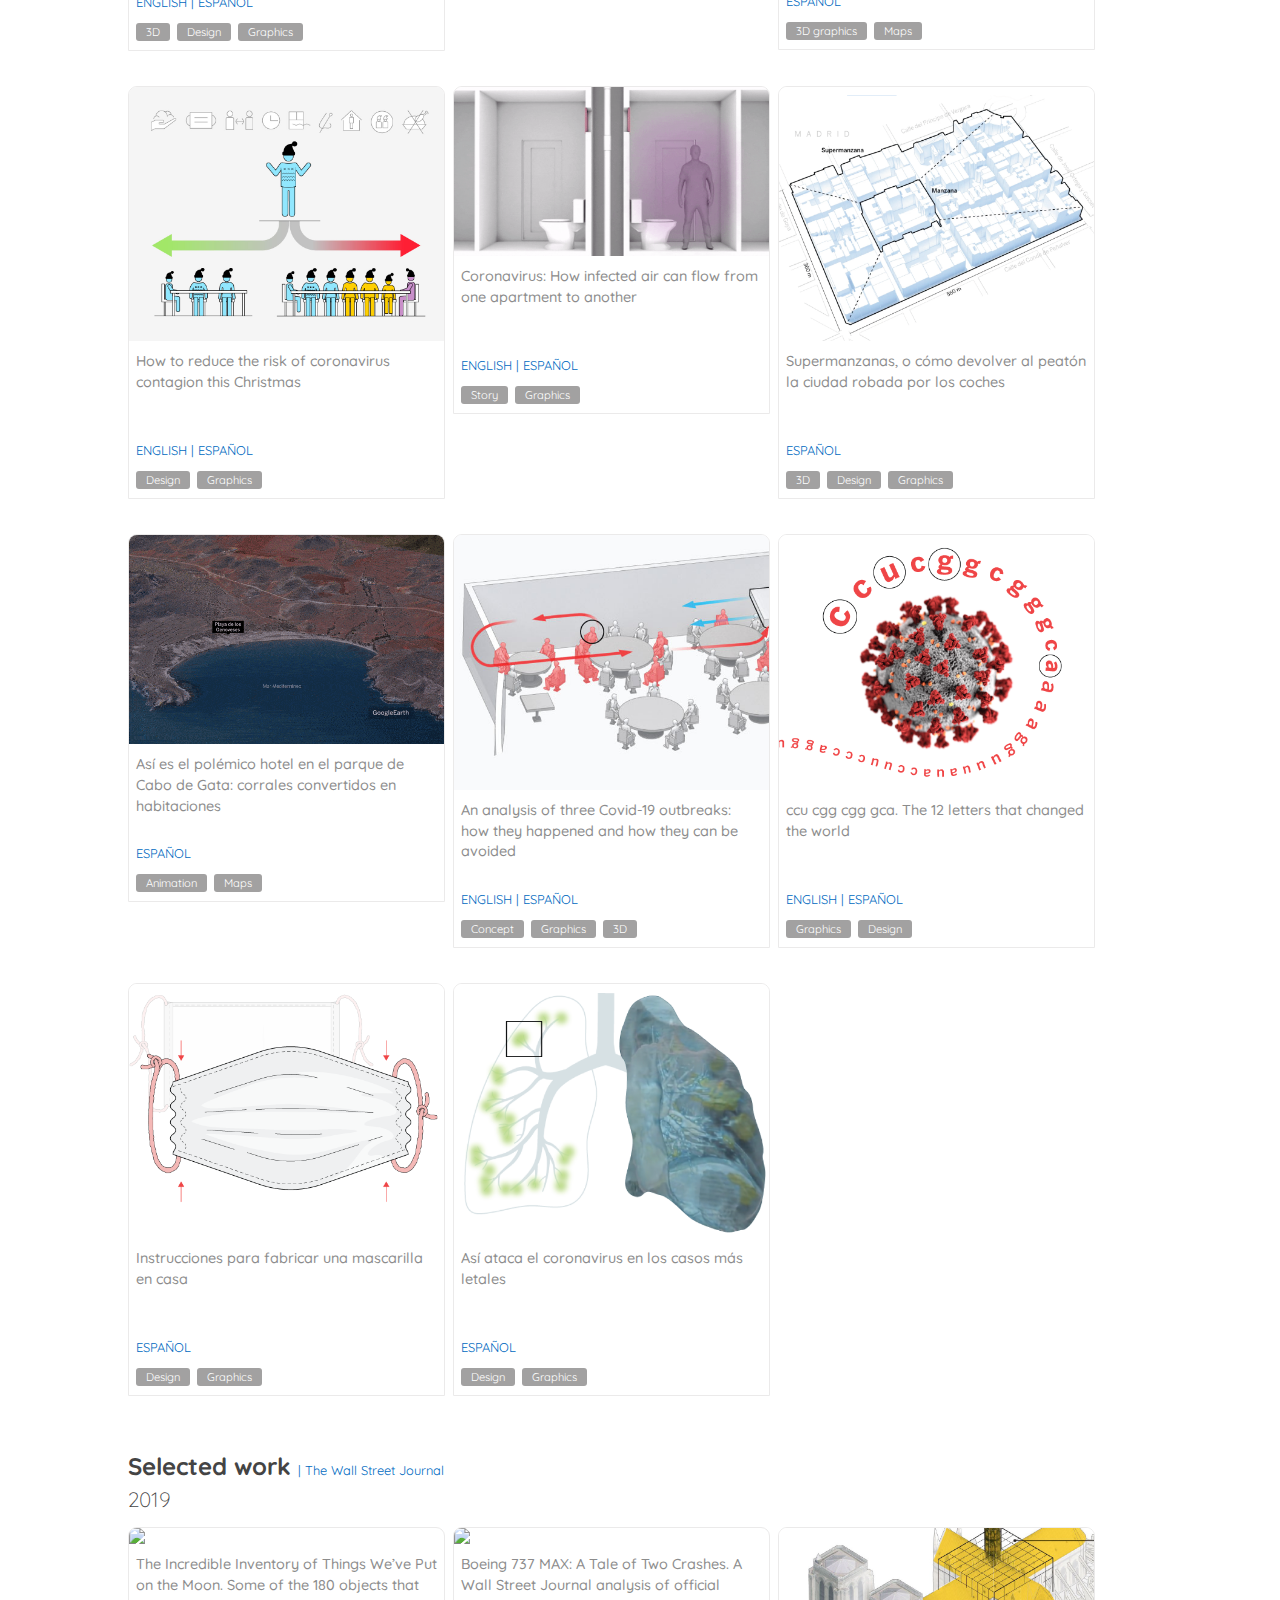
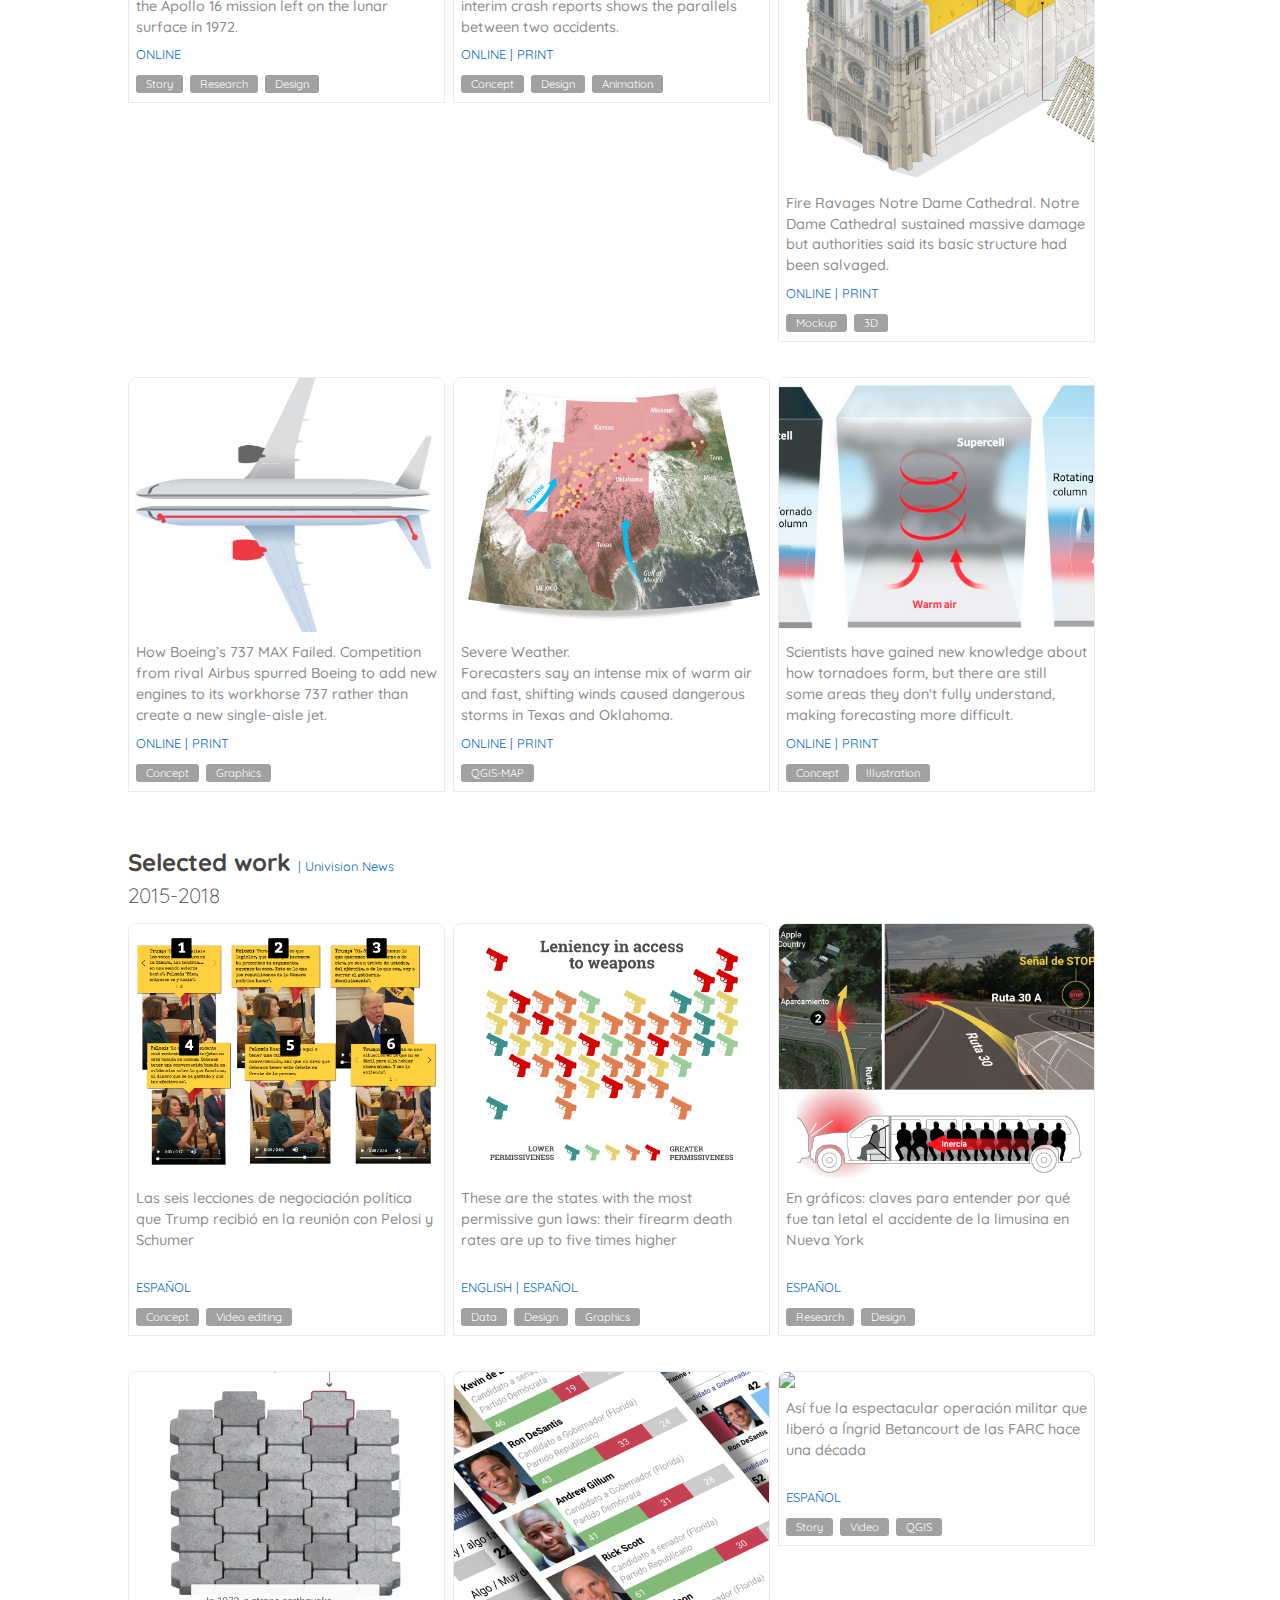
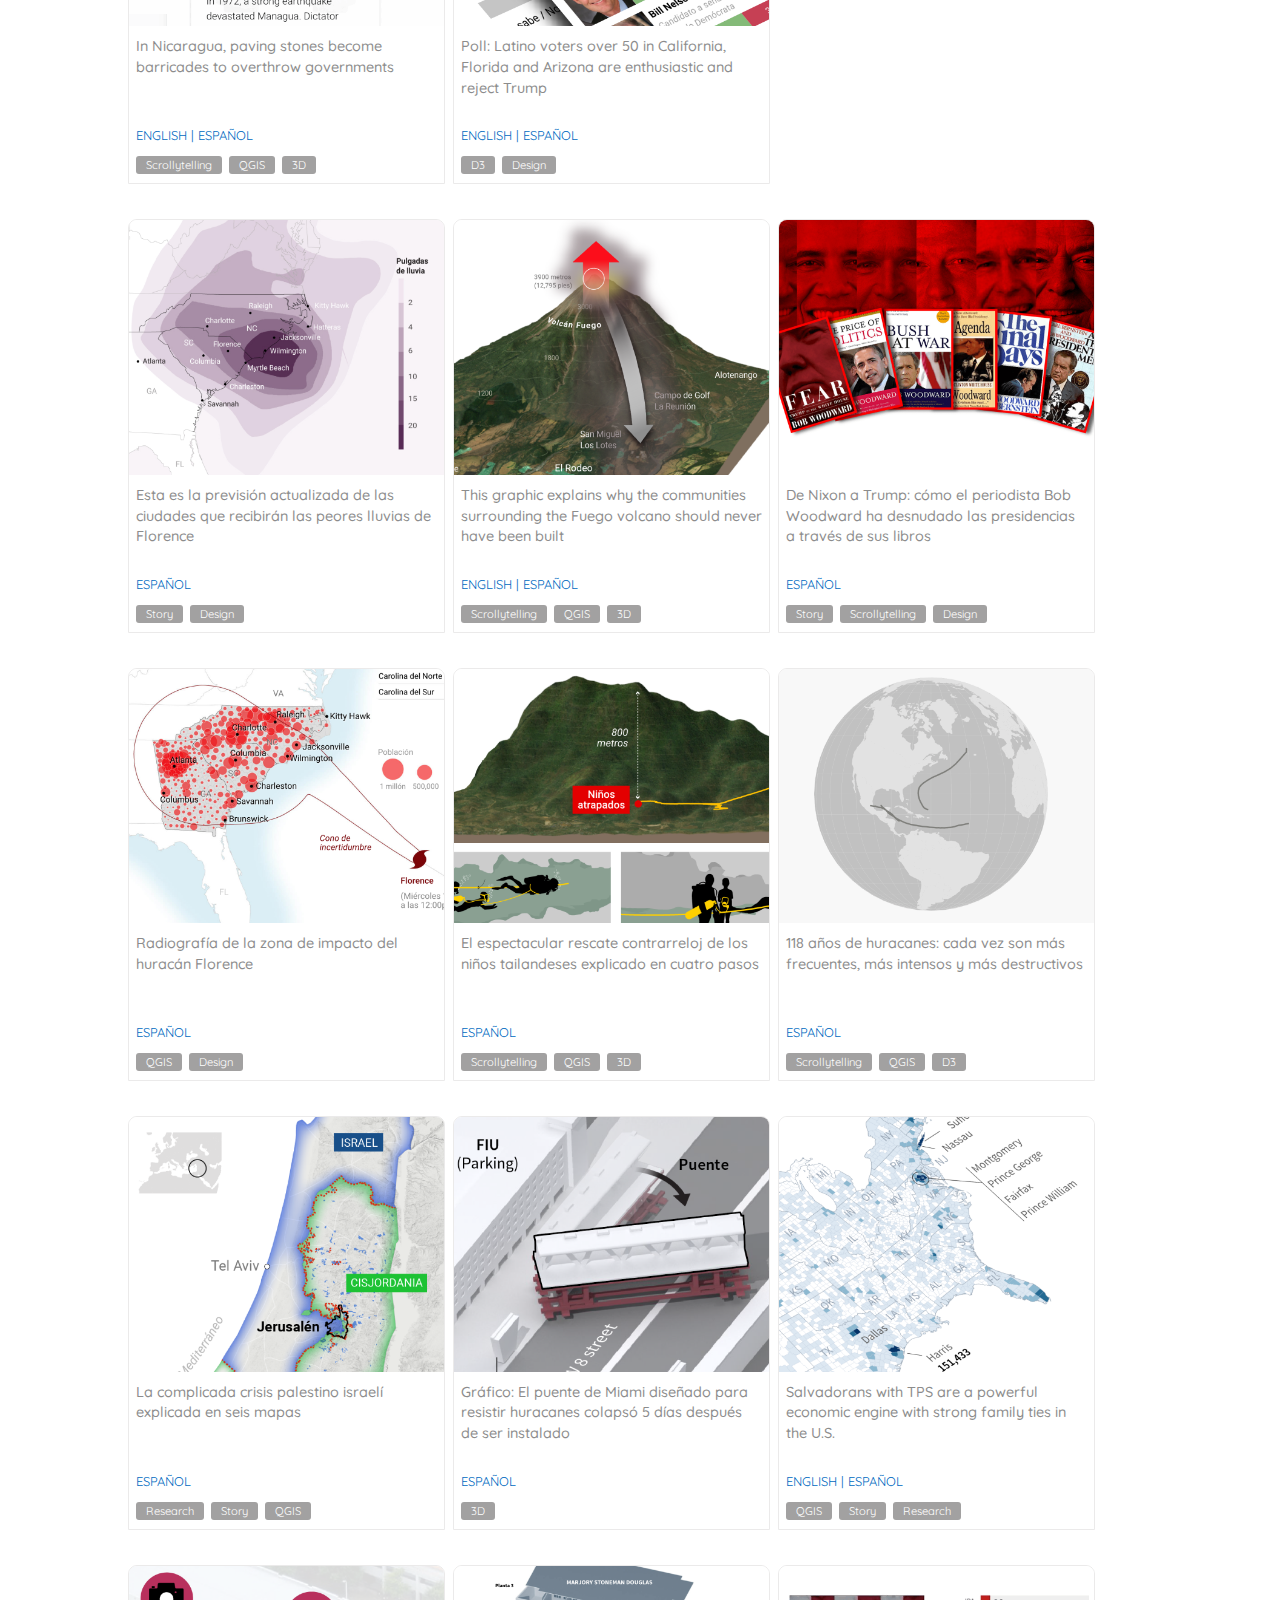
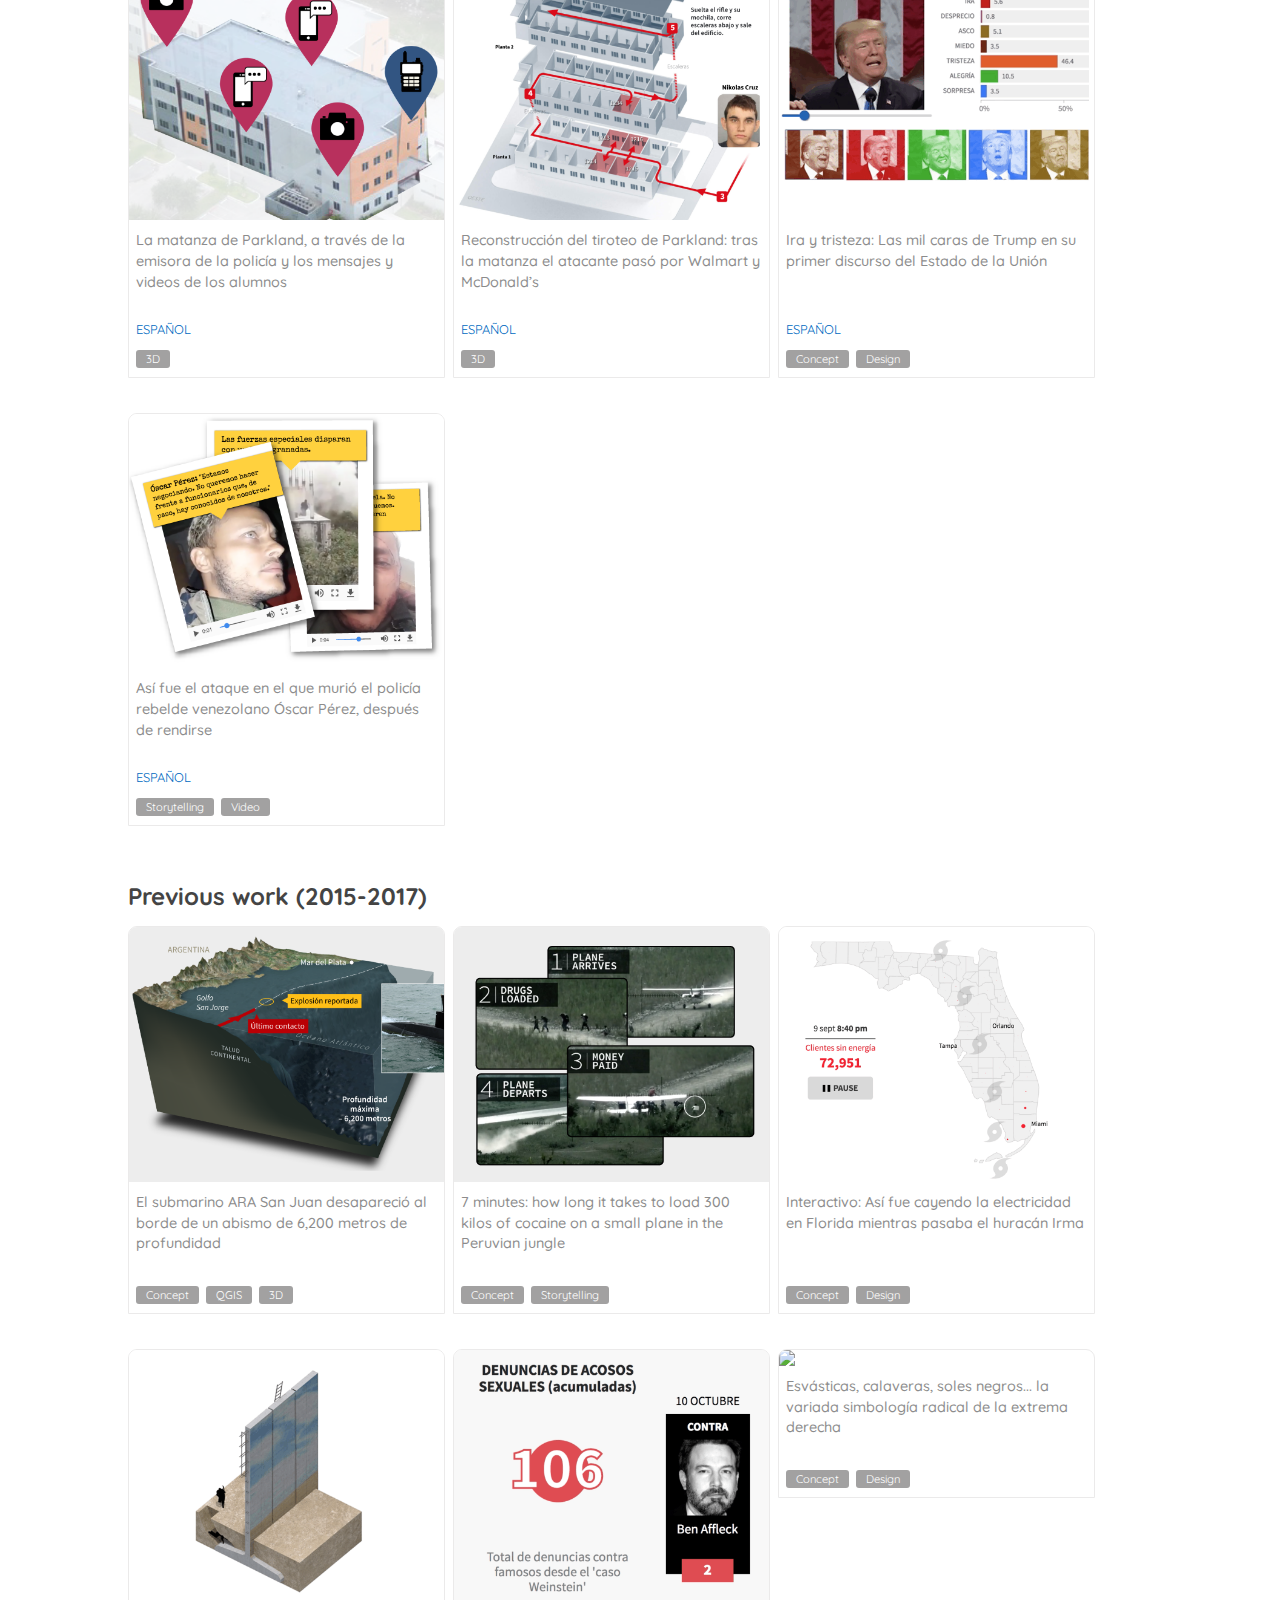
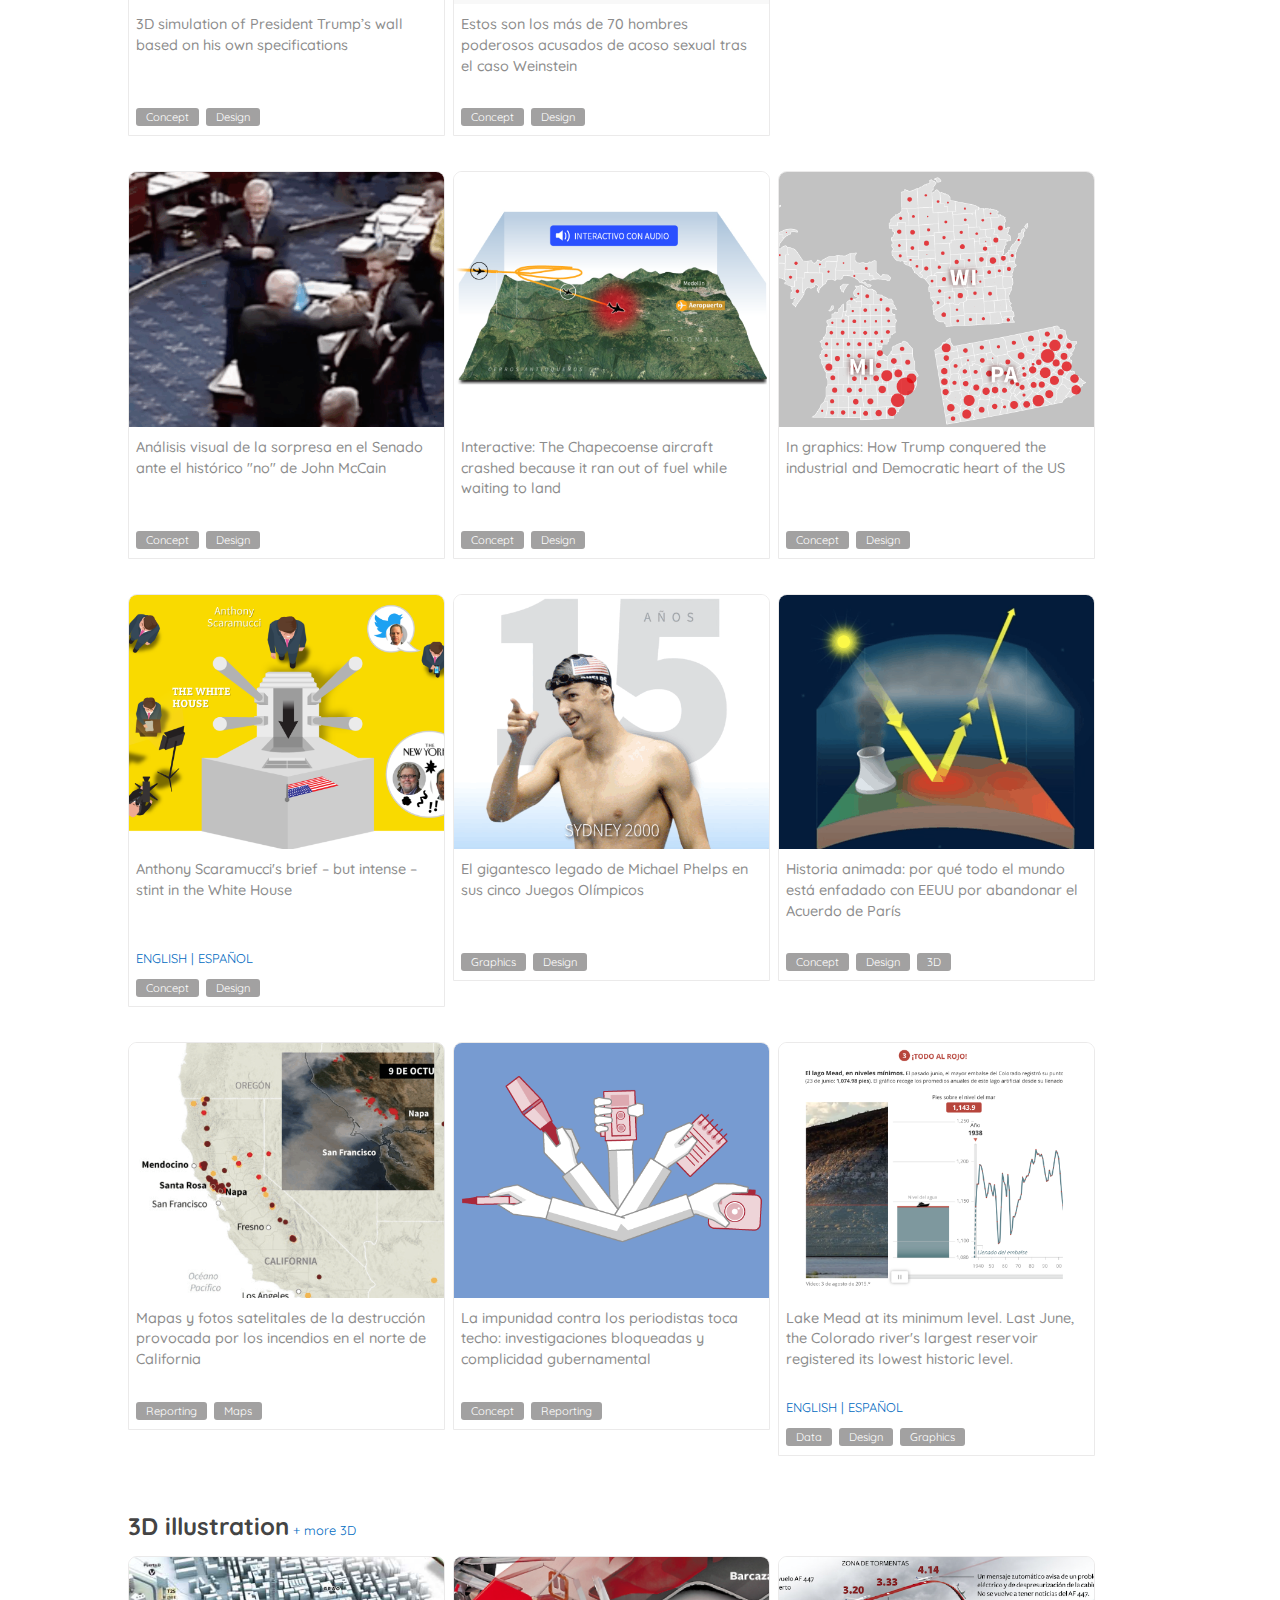
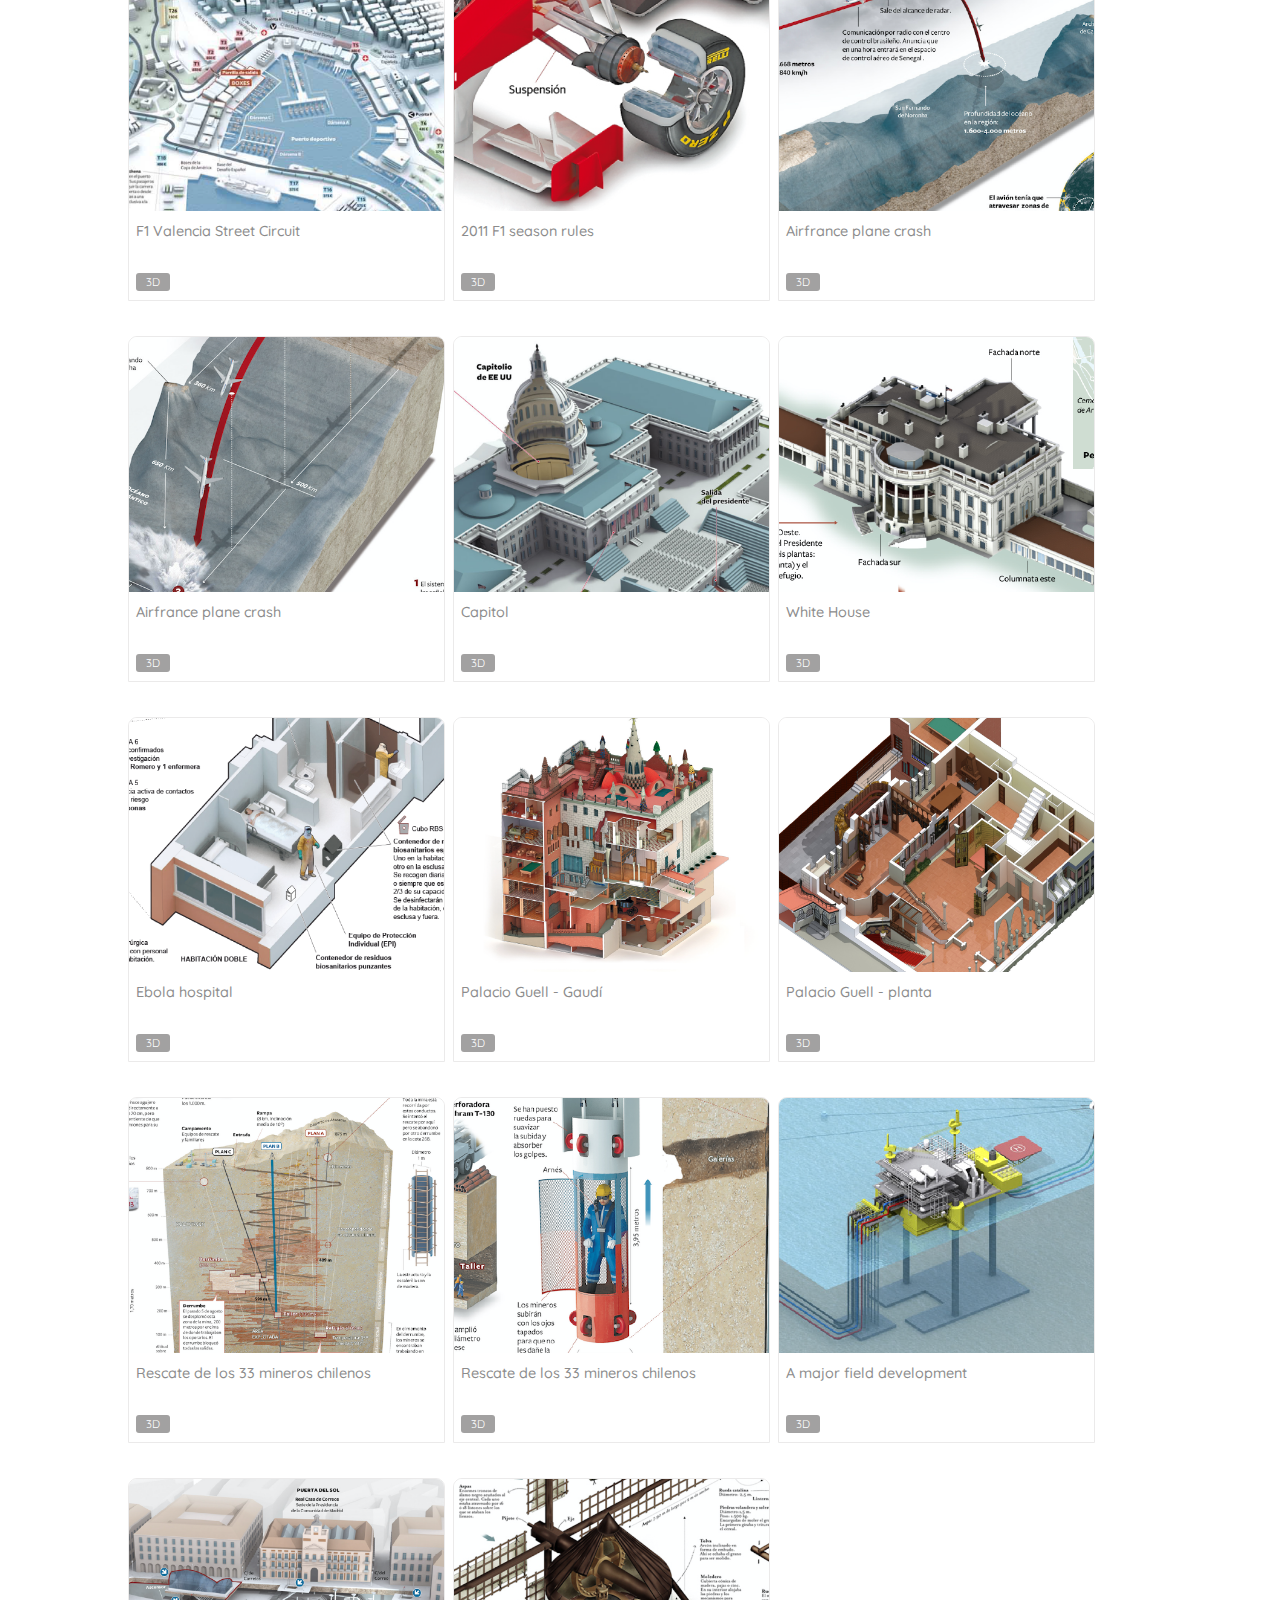
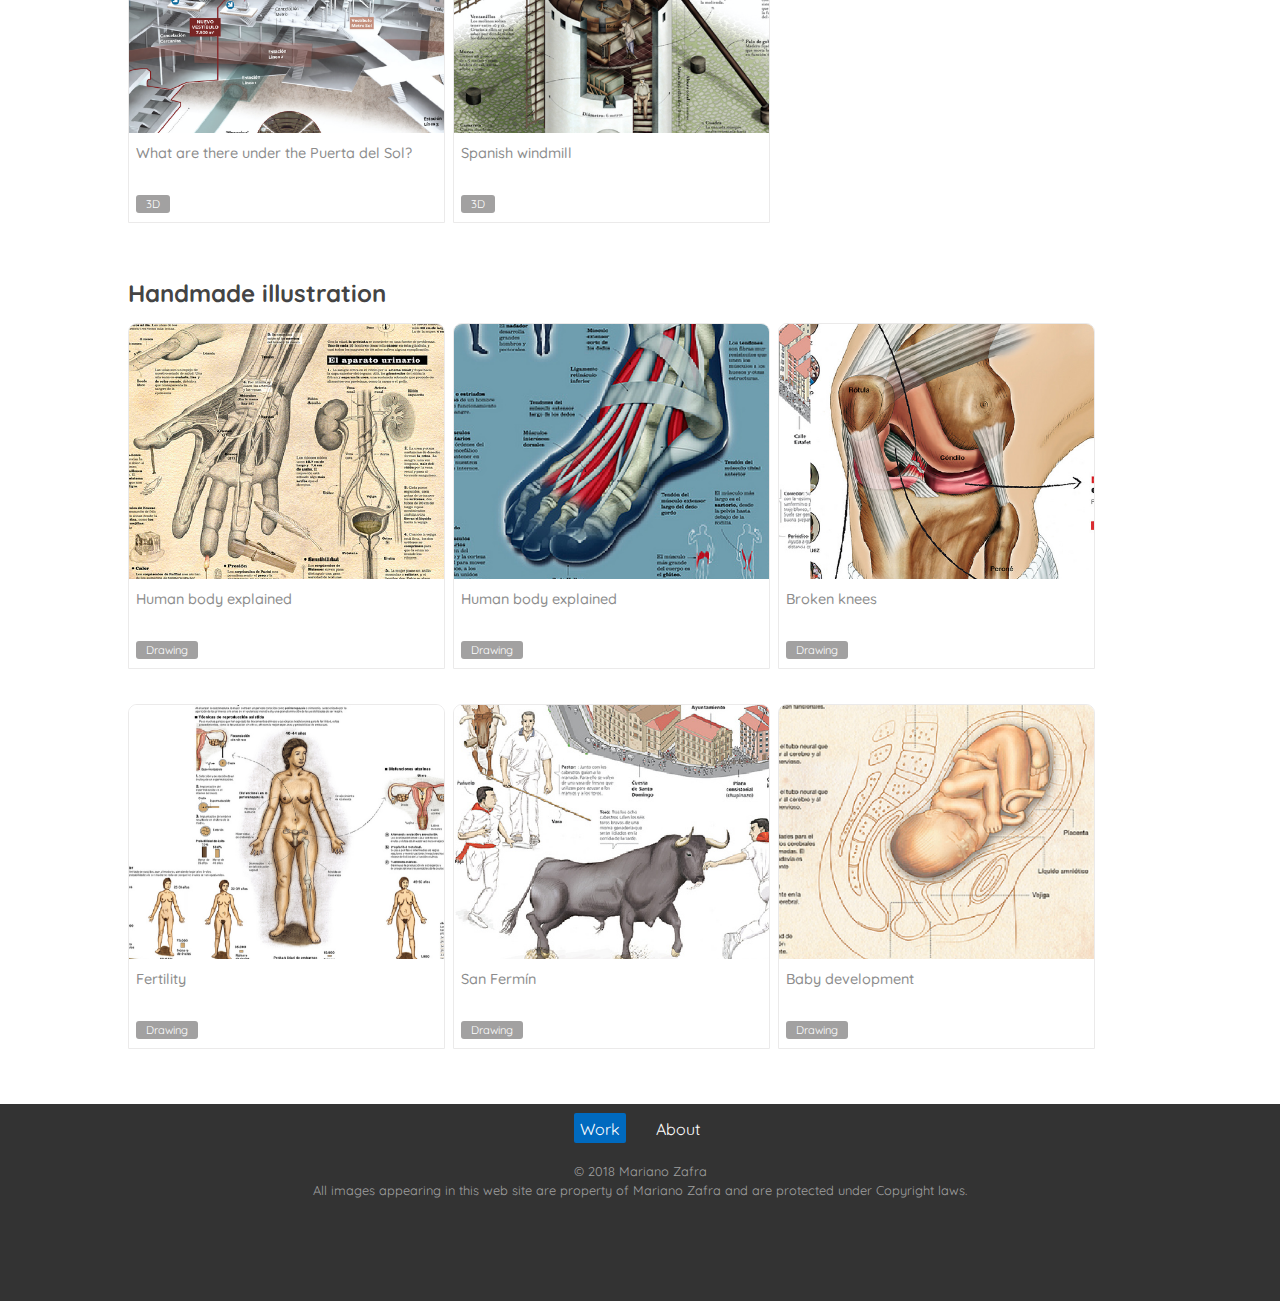
==== commit d8c18b6d: "dome and drones" ====
--- a/docs/index.html
+++ b/docs/index.html
@@ -34,10 +34,44 @@
                     <h1 class="category-name">Selected work <a target="_blank"
                             href="https://www.reuters.com/authors/mariano-zafra/">
                             | REUTERS GRAPHICS</a></h1>
-                    <p class="year">2023</p>
+                    <p class="year">2023-2024</p>
                 </div>
                 <div class="graphics">
 
+                    <div class="graphic">
+                        <a target="_blank" href="https://www.reuters.com/graphics/UKRAINE-CRISIS/DRONES/dwpkeyjwkpm/">
+                            <div class="imagen">
+                                <video class="imagen" width="315" height="255" autoplay loop muted playsinline>
+                                    <source src="img/drones.mp4" type="video/mp4">
+                                    Your browser does not support the video tag.
+                                </video>
+                            </div>
+
+                            <h3 class="graphic-name">How drone combat in Ukraine is changing warfare
+                            </h3>
+                        </a>
+                        <div class="idiomas">
+                            <a class="idioma" target="_blank"
+                                href="https://www.reuters.com/graphics/UKRAINE-CRISIS/MAPS/klvygwawavg/#four-factors-that-stalled-ukraines-counteroffensive">English</a>
+
+                        </div>
+                        <div class="tags"><span class="tag">Story</span><span class="tag">Graphics</span><span
+                                class="tag">3D</span></div>
+                    </div>
+                    <div class="graphic">
+                        <a target="_blank"
+                            href="https://www.reuters.com/graphics/ISRAEL-PALESTINIANS/IRAN-DEFENCE/mypmkljzopr/">
+                            <div class="imagen"><img src="img/dome.jpg"></div>
+
+                            <h3 class="graphic-name">How Israel’s Iron Dome protects its cities</h3>
+                        </a>
+                        <div class="idiomas">
+                            <a class="idioma" target="_blank"
+                                href="https://www.reuters.com/graphics/ISRAEL-PALESTINIANS/IRAN-DEFENCE/mypmkljzopr/">English</a>
+
+                        </div>
+                        <div class="tags"><span class="tag">Graphics</span><span class="tag">3D</span></div>
+                    </div>
                     <div class="graphic">
                         <a target="_blank"
                             href="https://www.reuters.com/graphics/UKRAINE-CRISIS/MAPS/klvygwawavg/#four-factors-that-stalled-ukraines-counteroffensive">
@@ -48,7 +82,7 @@
                         <div class="idiomas">
                             <a class="idioma" target="_blank"
                                 href="https://www.reuters.com/graphics/UKRAINE-CRISIS/MAPS/klvygwawavg/#four-factors-that-stalled-ukraines-counteroffensive">English</a>
-                            
+
                         </div>
                         <div class="tags"><span class="tag">Story</span><span class="tag">Graphics</span><span
                                 class="tag">3D</span></div>
@@ -57,13 +91,14 @@
                         <a target="_blank"
                             href="https://www.reuters.com/graphics/ISRAEL-PALESTINIANS/MAPS/zjvqedgdjvx/">
                             <div class="imagen"><img src="img/gaza.jpg"></div>
-                            <h3 class="graphic-name">The destruction of Gaza. New analysis shows the scale of destruction from Israel’s campaign across Gaza
+                            <h3 class="graphic-name">The destruction of Gaza. New analysis shows the scale of
+                                destruction from Israel’s campaign across Gaza
                             </h3>
                         </a>
                         <div class="idiomas">
                             <a class="idioma" target="_blank"
                                 href="https://www.reuters.com/graphics/ISRAEL-PALESTINIANS/MAPS/zjvqedgdjvx/">English</a>
-                            
+
                         </div>
                         <div class="tags"><span class="tag">Story</span><span class="tag">Graphics</span><span
                                 class="tag">3D</span></div>
@@ -72,13 +107,15 @@
                         <a target="_blank"
                             href="https://www.reuters.com/graphics/UKRAINE-CRISIS/FIGHTER-JETS/jnvwwqyylvw/">
                             <div class="imagen"><img src="img/f16.jpg"></div>
-                            <h3 class="graphic-name">The air war over Ukraine. The country’s military hopes bringing F-16s to the fight will push them back farther - and keep Ukraine’s air force flying for the long term.
+                            <h3 class="graphic-name">The air war over Ukraine. The country’s military hopes bringing
+                                F-16s to the fight will push them back farther - and keep Ukraine’s air force flying for
+                                the long term.
                             </h3>
                         </a>
                         <div class="idiomas">
                             <a class="idioma" target="_blank"
                                 href="https://www.reuters.com/graphics/UKRAINE-CRISIS/FIGHTER-JETS/jnvwwqyylvw/">English</a>
-                            
+
                         </div>
                         <div class="tags"><span class="tag">Story</span><span class="tag">Graphics</span><span
                                 class="tag">3D</span></div>
@@ -87,12 +124,13 @@
                         <a target="_blank"
                             href="https://www.reuters.com/graphics/CLIMATE-CHANGE/URBAN-HEAT/zgpormdkevd/">
                             <div class="imagen"><img src="img/heat.jpg"></div>
-                            <h3 class="graphic-name">The floor is lava. How concrete, asphalt and urban heat islands add to the misery of heat waves</h3>
+                            <h3 class="graphic-name">The floor is lava. How concrete, asphalt and urban heat islands add
+                                to the misery of heat waves</h3>
                         </a>
                         <div class="idiomas">
                             <a class="idioma" target="_blank"
                                 href="https://www.reuters.com/graphics/CLIMATE-CHANGE/URBAN-HEAT/zgpormdkevd/">English</a>
-                            
+
                         </div>
                         <div class="tags"><span class="tag">Story</span><span class="tag">Graphics</span><span
                                 class="tag">3D</span></div>
@@ -105,7 +143,7 @@
                         <div class="idiomas">
                             <a class="idioma" target="_blank"
                                 href="https://www.reuters.com/graphics/UKRAINE-CRISIS/CRIMEA/gdvzwrmrlpw/">English</a>
-                            
+
                         </div>
                         <div class="tags"><span class="tag">Story</span><span class="tag">Maps</span><span
                                 class="tag">3D</span></div>
@@ -623,7 +661,7 @@
                     <h1 class="category-name">Selected work <a target="_blank"
                             href="https://www.univision.com/temas/mariano-zafra">
                             | Univision News</a></h1>
-                    <p class="year">2018</p>
+                    <p class="year">2015-2018</p>
                 </div>
                 <div class="graphics">
                     <div class="graphic">
--- a/docs/porfolio.css
+++ b/docs/porfolio.css
@@ -1,33 +1,42 @@
-*{
+* {
   margin: 0;
   padding: 0;
   font-size: 16px;
 }
-.work{
+
+.work {
   font-family: 'Quicksand', sans-serif;
   font-weight: 400;
 }
-.work .header{
-}
-.work .header,.work .footer{
+
+.work .header {}
+
+.work .header,
+.work .footer {
   width: 100%;
   background-color: #333333;
   color: #ffffff;
   margin-bottom: 40px;
 }
-.work .footer{
+
+.work .footer {
   margin-bottom: 0px;
 }
-.work .header .top{
+
+.work .header .top {
   background-color: #444444;
 }
-.work .header .top .buttons ul, .work .footer .buttons ul{
+
+.work .header .top .buttons ul,
+.work .footer .buttons ul {
   list-style: none;
   padding: 15px 0 12px 0;
   text-align: center;
   width: 100%;
 }
-.work .header .top .buttons ul li, .work .footer .buttons ul li{
+
+.work .header .top .buttons ul li,
+.work .footer .buttons ul li {
   display: inline-block;
   margin: 0 10px;
   line-height: 1;
@@ -35,7 +44,9 @@
   position: relative;
   width: auto;
 }
-.work .header .top .buttons ul li a, .work .footer .buttons ul li a{
+
+.work .header .top .buttons ul li a,
+.work .footer .buttons ul li a {
   padding: 6px 6px 4px;
   -webkit-border-radius: 2px;
   -moz-border-radius: 2px;
@@ -43,135 +54,164 @@
   color: #ffffff;
   text-decoration: none;
 }
-.work .header .top .buttons ul li a.activo, .work .footer .buttons ul li a.activo{
+
+.work .header .top .buttons ul li a.activo,
+.work .footer .buttons ul li a.activo {
   background-color: #006abf;
 }
-.work .header .top .buttons ul li a:hover, .work .footer .buttons ul li a:hover{
+
+.work .header .top .buttons ul li a:hover,
+.work .footer .buttons ul li a:hover {
   background-color: #505050;
 }
-.work .header .bottom{
+
+.work .header .bottom {
   width: 100%;
   text-align: center;
   padding: 20px 0;
 }
-.work .header .bottom .nombre{
+
+.work .header .bottom .nombre {
   font-size: 1.6rem;
   font-weight: 300;
 }
-.work .header .bottom .profesion{
+
+.work .header .bottom .profesion {
   font-size: 0.8rem;
   font-weight: 300;
 }
-.work .footer .derechos{
+
+.work .footer .derechos {
   text-align: center;
   color: #a0a0a0;
   margin-top: 10px;
   padding: 0px 10px 100px 10px;
 }
-.work .footer .derechos p{
+
+.work .footer .derechos p {
   font-size: 0.8rem;
   line-height: 1.2rem;
 }
 
 /* INDEX AND PORFOLIO */
-.work .porfolio{
+.work .porfolio {
   width: 100%;
   max-width: 80%;
   margin: 0 auto;
   font-size: 0;
 }
-.work .porfolio .works{
-  width: 100%;
-}
-.work .porfolio .works .category{
+
+.work .porfolio .works {
+  width: 100%;
+}
+
+.work .porfolio .works .category {
   margin-bottom: 15px;
   width: 100%;
   text-align: left;
 }
-.work .porfolio .works .category .category-name{
+
+.work .porfolio .works .category .category-name {
   color: #444444;
   font-size: 1.5rem;
   font-weight: 700;
   margin-bottom: 5px;
 }
-.work .porfolio .works .category .category-name a{
+
+.work .porfolio .works .category .category-name a {
   color: #006abf;
   font-size: 0.8rem;
   font-weight: 400;
   margin-bottom: 5px;
   text-decoration: none
 }
-.work .porfolio .works .previousWork{
+
+.work .porfolio .works .previousWork {
   background-color: #e2e2e2
 }
-.work .porfolio .works .category .year{
+
+.work .porfolio .works .category .year {
   color: #444444;
   font-size: 1.3rem;
   font-weight: 300;
   margin-bottom: 10px;
 }
 
-.work .porfolio .works .graphic{
-	display: inline-block;
-	vertical-align: top;
-	max-width: 315px;
-	text-decoration: none;
-	margin-right: 4px;
-	margin-bottom: 35px;
-	border: 1px solid #ebeaea;
-	padding-bottom: 10px;
-	border-top-left-radius: 9px;
-	border-top-right-radius: 9px;
-}
-.work .porfolio .works .graphic a{
+.work .porfolio .works .graphic {
+  display: inline-block;
+  vertical-align: top;
+  max-width: 315px;
   text-decoration: none;
-}
-
-.work .porfolio .works .graphics{
+  margin-right: 4px;
+  margin-bottom: 35px;
+  border: 1px solid #ebeaea;
+  padding-bottom: 10px;
+  border-top-left-radius: 9px;
+  border-top-right-radius: 9px;
+}
+
+.work .porfolio .works .graphic a {
+  text-decoration: none;
+}
+
+.work .porfolio .works .graphics {
   margin-bottom: 20px;
 }
-.work .porfolio .works .graphic h3{
+
+.work .porfolio .works .graphic h3 {
   font-size: 0.9rem;
   line-height: 1.3rem;
   margin-bottom: 9px;
   color: #8c8c8c;
   font-weight: 500;
   min-height: 82px;
-	padding: 0 7px;
-}
-.work .porfolio .works .graphics.tresd h3{
+  padding: 0 7px;
+}
+
+.work .porfolio .works .graphics.tresd h3 {
   min-height: 40px;
 }
-.work .porfolio .works .graphic h3:hover{
+
+.work .porfolio .works .graphic h3:hover {
   color: black
 }
-.work .porfolio .works .graphic .imagen{
+
+.work .porfolio .works .graphic .imagen {
   /* border: 1px solid #ffffff; */
   border-top-left-radius: 8px;
-	border-top-right-radius: 8px;
+  border-top-right-radius: 8px;
   margin-bottom: 10px;
   transition: transform .5s;
   font-size: 0;
-  filter:grayscale(20%);
-	overflow: hidden;
-}
-.work .porfolio .works .graphic .imagen:hover{
- filter:grayscale(0%);
-}
-.work .porfolio .works .graphic .imagen img{
-  width: 100%;
-	transition: transform 2.0s;
+  filter: grayscale(0%);
+  overflow: hidden;
+}
+
+.work .porfolio .works .graphic .imagen:hover {
+  filter: grayscale(0%);
+}
+
+.work .porfolio .works .graphic .imagen img {
+  width: 100%;
+  transition: transform 2.0s;
   max-width: 330px;
   overflow: hidden;
 }
-.work .porfolio .works .graphic .imagen img:hover{
-  transform: scale(1.2) translate(0px,10px);
-
-  
-}
-.work .porfolio .works .graphic .tags{
-}
-.work .porfolio .works .graphic .tag{
+
+.work .porfolio .works .graphic .imagen img:hover {
+  transform: scale(1.2) translate(0px, 10px);
+
+
+}
+.work .porfolio .works .graphic .imagen video:hover {
+  transform: scale(1.2) translate(0px, 10px);
+
+
+}
+
+.work .porfolio .works .graphic .tags {}
+
+.work .porfolio .works .graphic .tag {
   background-color: #a2a1a1;
   border-radius: 3px;
   padding: 2px 10px;
@@ -180,152 +220,181 @@
   font-size: 0.7rem;
   pointer-events: none;
 }
-.work .porfolio .works .graphic .idiomas{
-  color: #006abf;
-  margin-bottom: 10px;
-  font-size: 0.8rem;
-	padding-left: 7px;
-}
-.work .porfolio .works .graphic .idiomas .idioma{
+
+.work .porfolio .works .graphic .idiomas {
+  color: #006abf;
+  margin-bottom: 10px;
+  font-size: 0.8rem;
+  padding-left: 7px;
+}
+
+.work .porfolio .works .graphic .idiomas .idioma {
   color: #006abf;
   font-size: 0.8rem;
   font-weight: 400;
   text-transform: uppercase;
 }
-.work .porfolio .works .graphic .idiomas .idioma:hover{
+
+.work .porfolio .works .graphic .idiomas .idioma:hover {
   text-decoration: underline;
 }
+
 /* ABOUT */
-.work .about{
+.work .about {
   max-width: 950px;
   margin: 0 auto;
   font-size: 0;
 }
+
 .work .about .left {
   display: inline-block;
   width: 70%;
   vertical-align: top;
   font-size: 0;
 }
-.work .about .left .photo{
+
+.work .about .left .photo {
   display: inline-block;
   width: 27%;
-  margin-right:5%;
-  vertical-align: top;
-}
-.work .about .left .photo img{
+  margin-right: 5%;
+  vertical-align: top;
+}
+
+.work .about .left .photo img {
   display: block;
   width: 100%;
   max-width: 235px;
   margin-bottom: 10px;
-  margin-top:5px;
+  margin-top: 5px;
   border-radius: 8px;
 }
-.work .about .left .photo .redes p{
+
+.work .about .left .photo .redes p {
   text-align: right;
 }
-.work .about .left .photo .redes p a{
+
+.work .about .left .photo .redes p a {
   font-size: 0.8rem;
   text-decoration: none;
   font-weight: 500;
   color: #006abf;
 }
-.work .about .left .resume{
+
+.work .about .left .resume {
   display: inline-block;
   width: 60%;
   vertical-align: top;
-}
-.work .about .left .resume p{
+  margin-bottom: 70px;
+}
+
+.work .about .left .resume p {
   font-size: 1rem;
-  margin-bottom:15px;
+  margin-bottom: 15px;
   line-height: 1.8rem;
 }
-.work .about .left .resume p a{
+
+.work .about .left .resume p a {
   text-decoration: none;
   color: #006abf;
   font-weight: 600;
 }
+
 .work .about .right {
   display: inline-block;
   width: 30%;
   vertical-align: top;
   margin-bottom: 80px;
 }
-.work .about .right .bloque{
+
+.work .about .right .bloque {
   margin-bottom: 20px;
 }
-.work .about .right .bloque .tag{
-display: inline-block;
-background-color: #006abf;
-border-radius: 3px;
-padding: 2px 10px;
-color: #ffffff;
-margin-right: 10px;
-margin-bottom: 12px;
-font-size: 0.9rem;
-}
-.work .about .right .bloque p{
-color: #868686;
-font-size: 0.9rem;
-margin-bottom: 5px;
-line-height: 1.3rem;
-}
-.work .about .right .bloque .estrellasYtools{
-width: 100%;
-font-size: 0;
-
-}
-.work .about .right .bloque .estrellasYtools .estrellas{
-width: 17%;
-display: inline-block;
-vertical-align: top;
-text-align: right;
-margin-right: 3%;
-}
-.work .about .right .bloque .estrellasYtools .estrellas p{
-font-size: 0.6rem;
-color: #006abf;
-}
-.work .about .right .bloque .estrellasYtools .tools{
-width: 80%;
-display: inline-block;
-vertical-align: top;
-}
-.work .about .right .bloque .estrellasYtools .tools p{
+
+.work .about .right .bloque .tag {
+  display: inline-block;
+  background-color: #006abf;
+  border-radius: 3px;
+  padding: 2px 10px;
+  color: #ffffff;
+  margin-right: 10px;
+  margin-bottom: 12px;
+  font-size: 0.9rem;
+}
+
+.work .about .right .bloque p {
+  color: #868686;
+  font-size: 0.9rem;
+  margin-bottom: 5px;
+  line-height: 1.3rem;
+}
+
+.work .about .right .bloque .estrellasYtools {
+  width: 100%;
+  font-size: 0;
+
+}
+
+.work .about .right .bloque .estrellasYtools .estrellas {
+  width: 17%;
+  display: inline-block;
+  vertical-align: top;
+  text-align: right;
+  margin-right: 3%;
+}
+
+.work .about .right .bloque .estrellasYtools .estrellas p {
+  font-size: 0.6rem;
+  color: #006abf;
+}
+
+.work .about .right .bloque .estrellasYtools .tools {
+  width: 80%;
+  display: inline-block;
+  vertical-align: top;
+}
+
+.work .about .right .bloque .estrellasYtools .tools p {
   font-size: 0.8rem;
 }
 
 @media (max-width:900px) {
-  .work .header .bottom .nombre{
+  .work .header .bottom .nombre {
     font-size: 2rem;
-    }
+  }
+
   .work .porfolio {
     width: 100%;
     /* margin: 0 auto; */
     max-width: 320px;
-}
+  }
+
   .work .porfolio .works .graphic {
     max-width: 315px;
     margin-right: 0px;
-}
+  }
+
   .work .porfolio .works .graphic .imagen img {
     max-width: 315px;
   }
+
   .work .about .left {
     display: block;
     width: 70%;
     margin: 0 auto;
   }
+
   .work .about .right {
     display: block;
     width: 100%;
     margin: 0 auto;
     max-width: 335px;
     margin-bottom: 100px;
-}
+  }
+
   .work .about .left .resume {
     margin-bottom: 15px;
   }
+
   .work .about .right .bloque .estrellasYtools .estrellas {
     width: 14%;
   }
@@ -335,7 +404,8 @@
   .work .about .left {
     width: 100%;
   }
-  .work .about .left .photo{
+
+  .work .about .left .photo {
     display: block;
     width: 100%;
     max-width: 335px;
@@ -343,6 +413,7 @@
     margin-bottom: 10px;
     font-size: 0;
   }
+
   .work .about .left .photo img {
     display: inline-block;
     width: 100%;
@@ -351,21 +422,24 @@
     margin-bottom: 0px;
     margin-right: 7px;
   }
-  .work .about .left .photo .redes{
+
+  .work .about .left .photo .redes {
     display: inline-block;
     vertical-align: top;
   }
-  .work .about .left .photo .redes p{
+
+  .work .about .left .photo .redes p {
     text-align: left;
   }
+
   .work .about .left .resume {
     display: block;
     width: 100%;
     max-width: 335px;
     margin: 0 auto;
   }
-  
- 
+
+
 }
 
 img.pildora {
@@ -375,21 +449,21 @@
   vertical-align: bottom;
 }
 
-span.award{
+span.award {
   font-family: 'Quicksand', sans-serif;
   font-size: 0.8rem;
   color: #c39f00;
   display: block;
   padding: 0 7px;
   margin-bottom: 10px;
-  }
-
-.work .porfolio .works .graphic h3.first{
+}
+
+.work .porfolio .works .graphic h3.first {
   font-size: 0.9rem;
   line-height: 1.3rem;
   margin-bottom: 10px;
   color: #8c8c8c;
   font-weight: 500;
   min-height: 0;
-	padding: 0 7px;
+  padding: 0 7px;
 }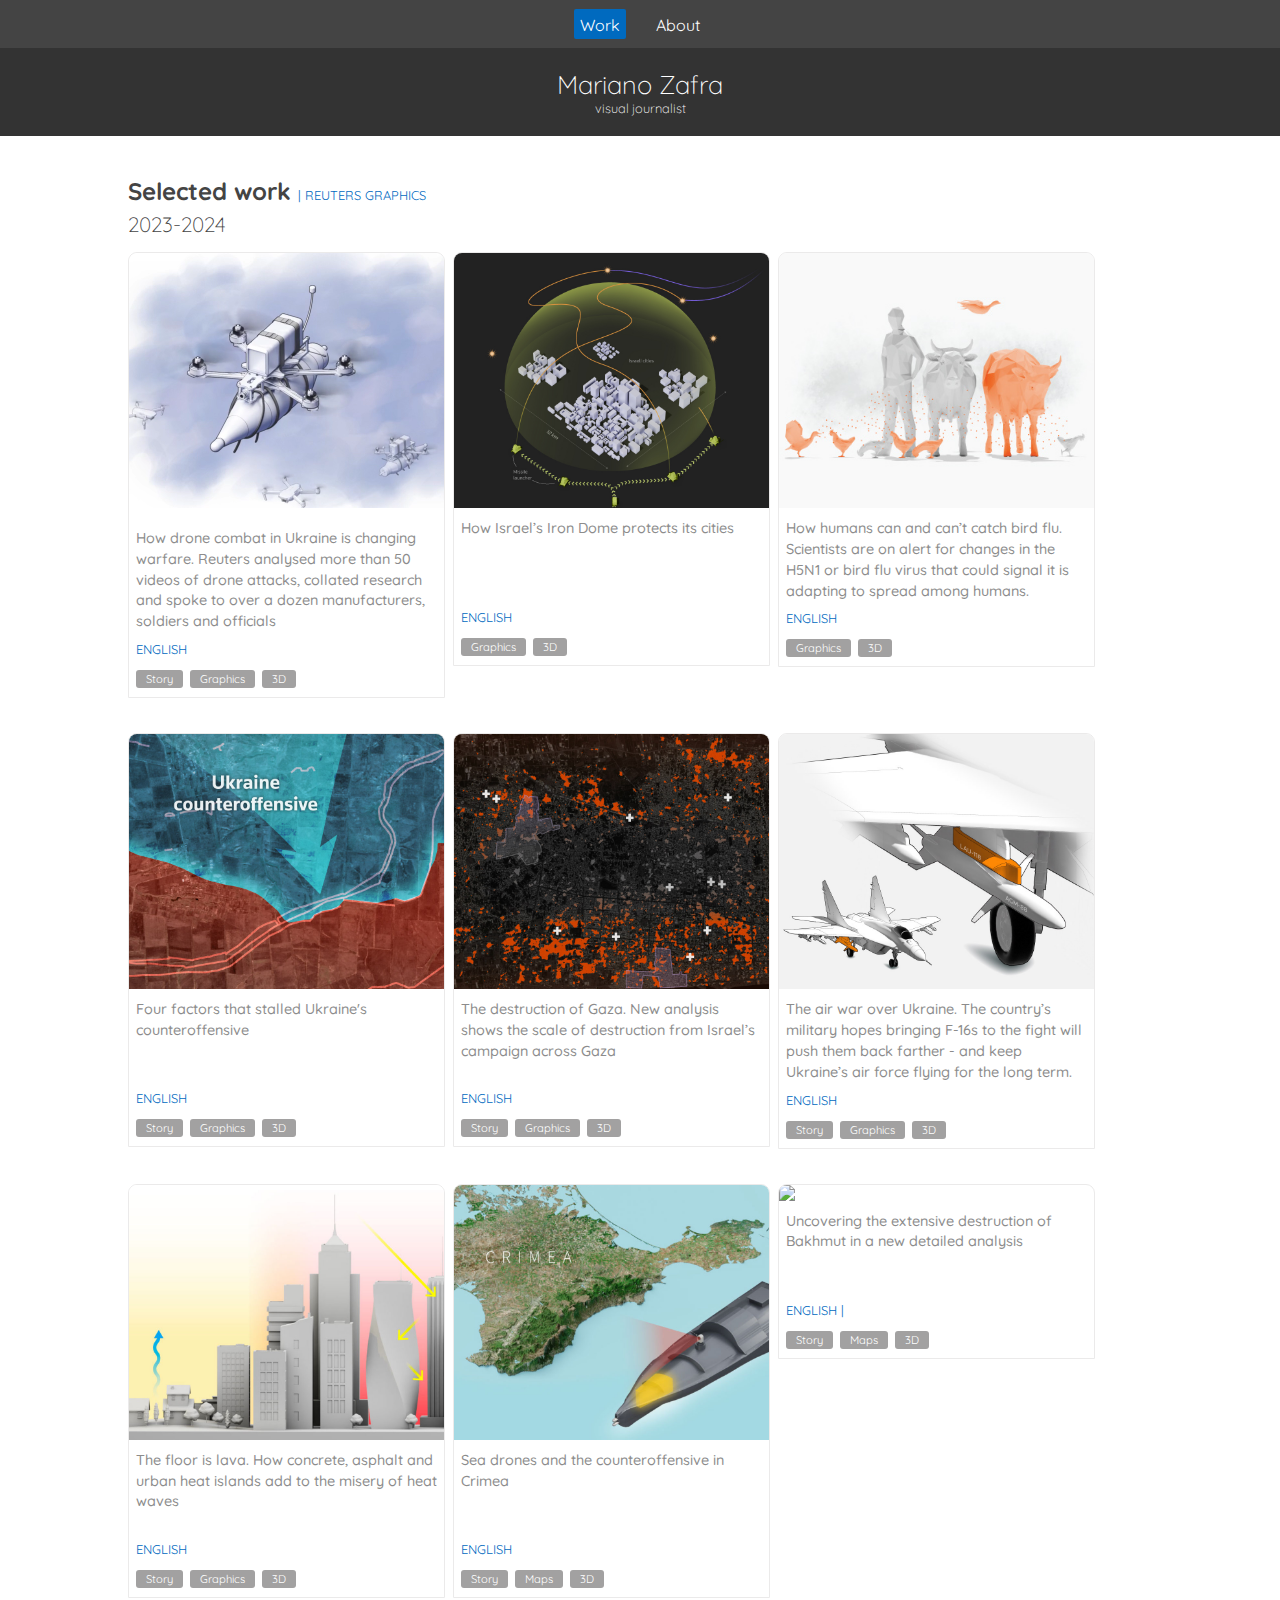
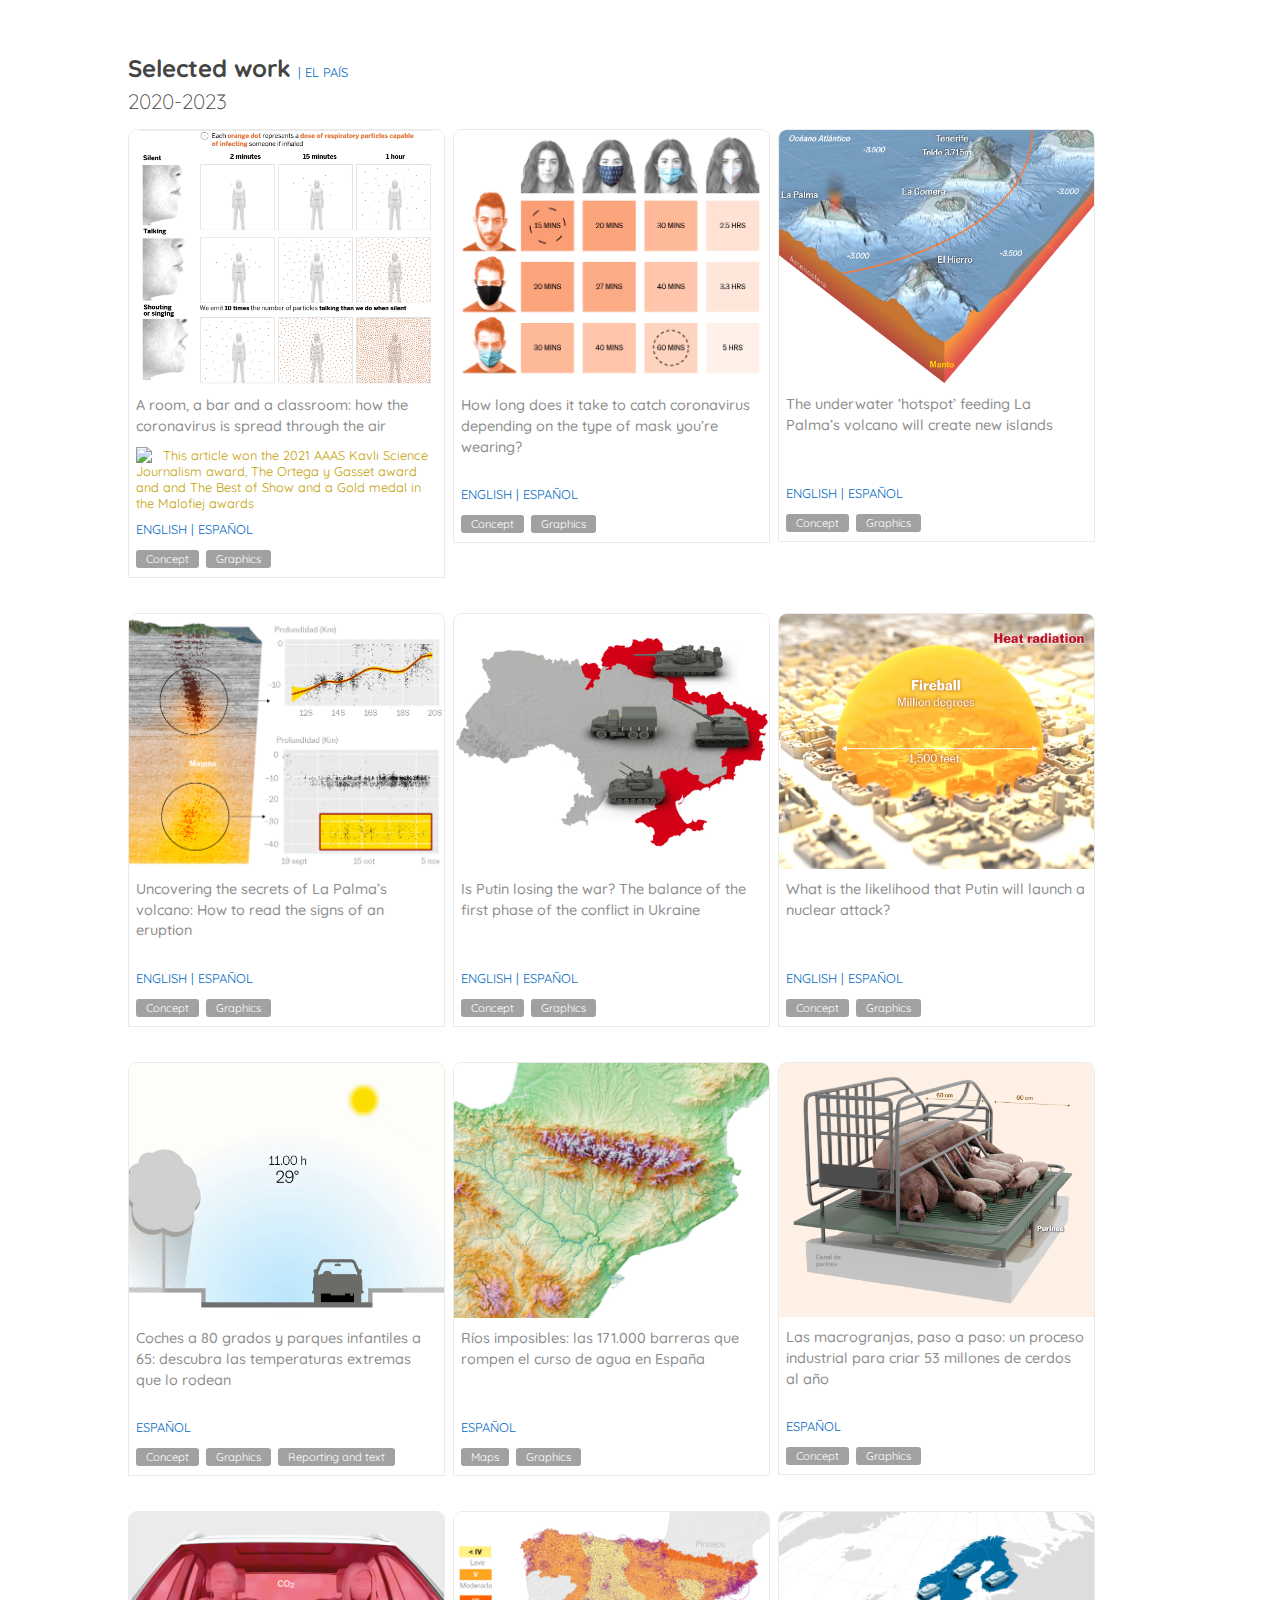
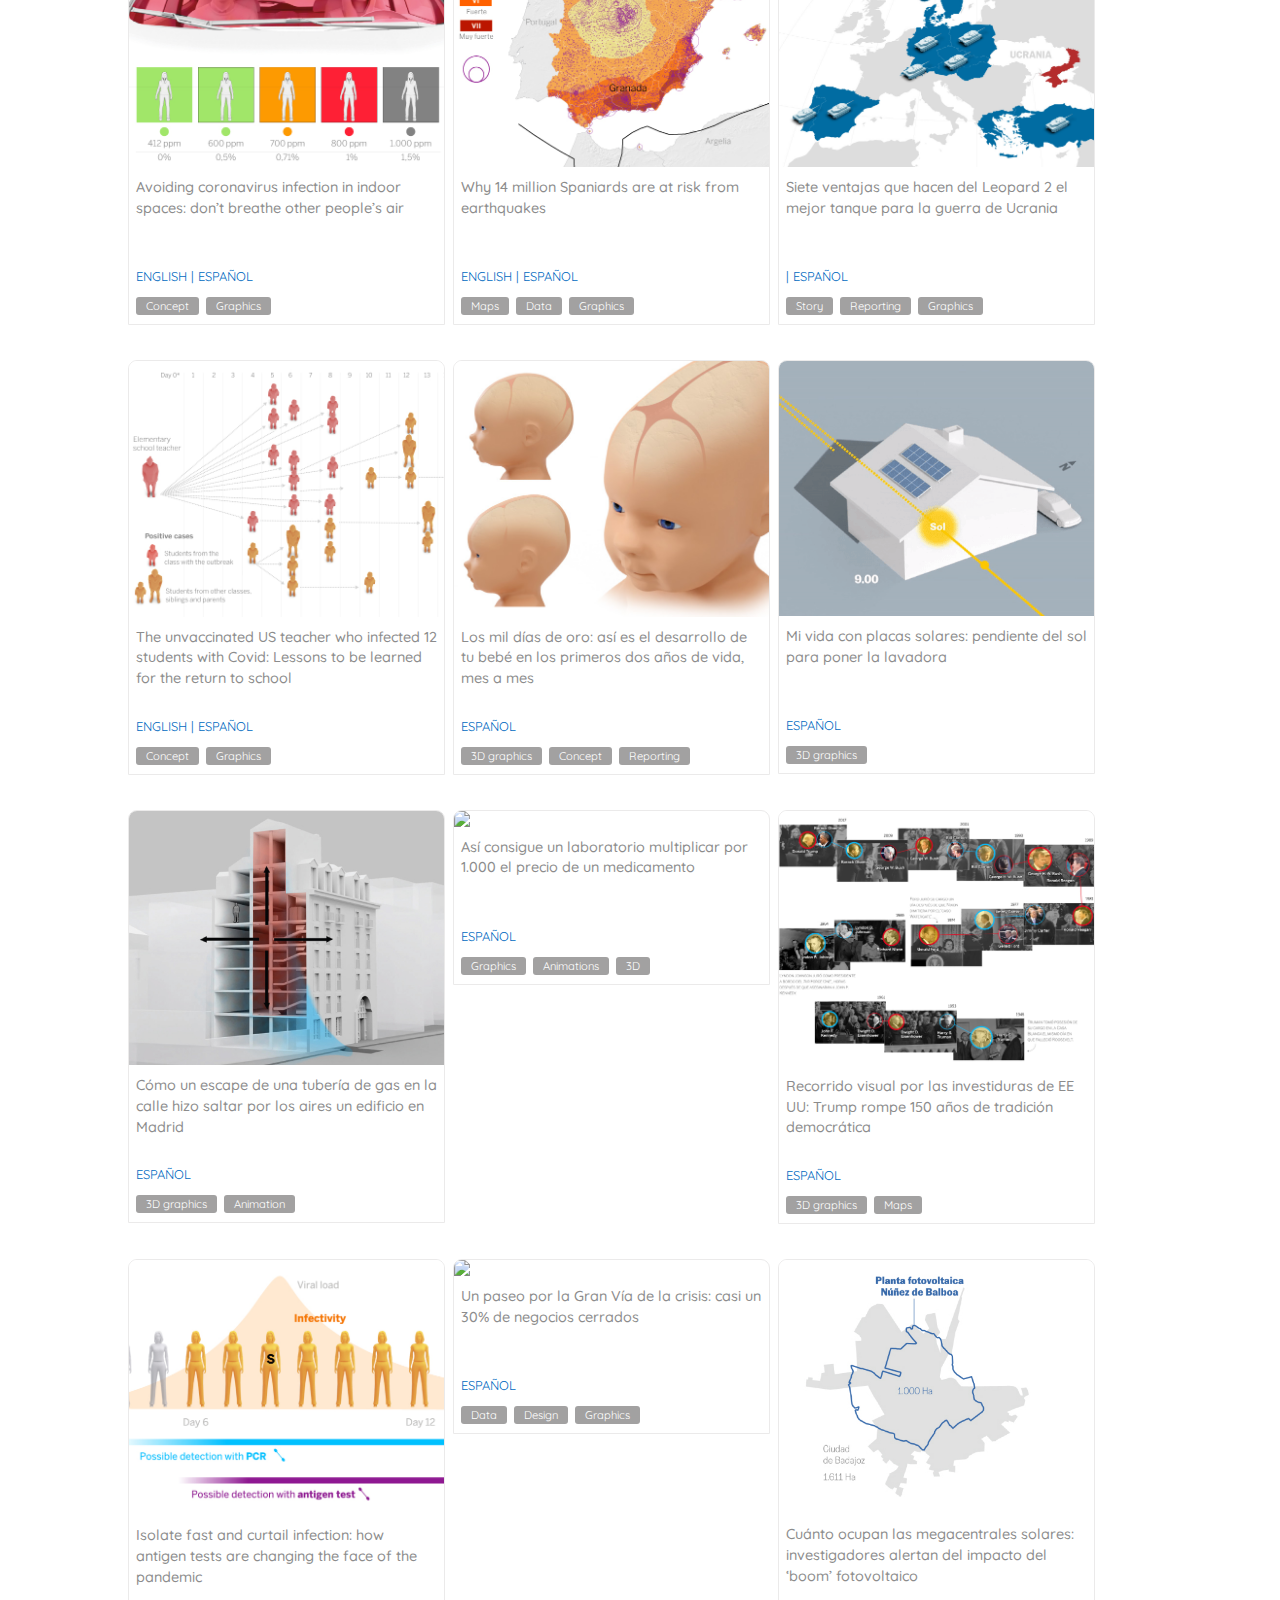
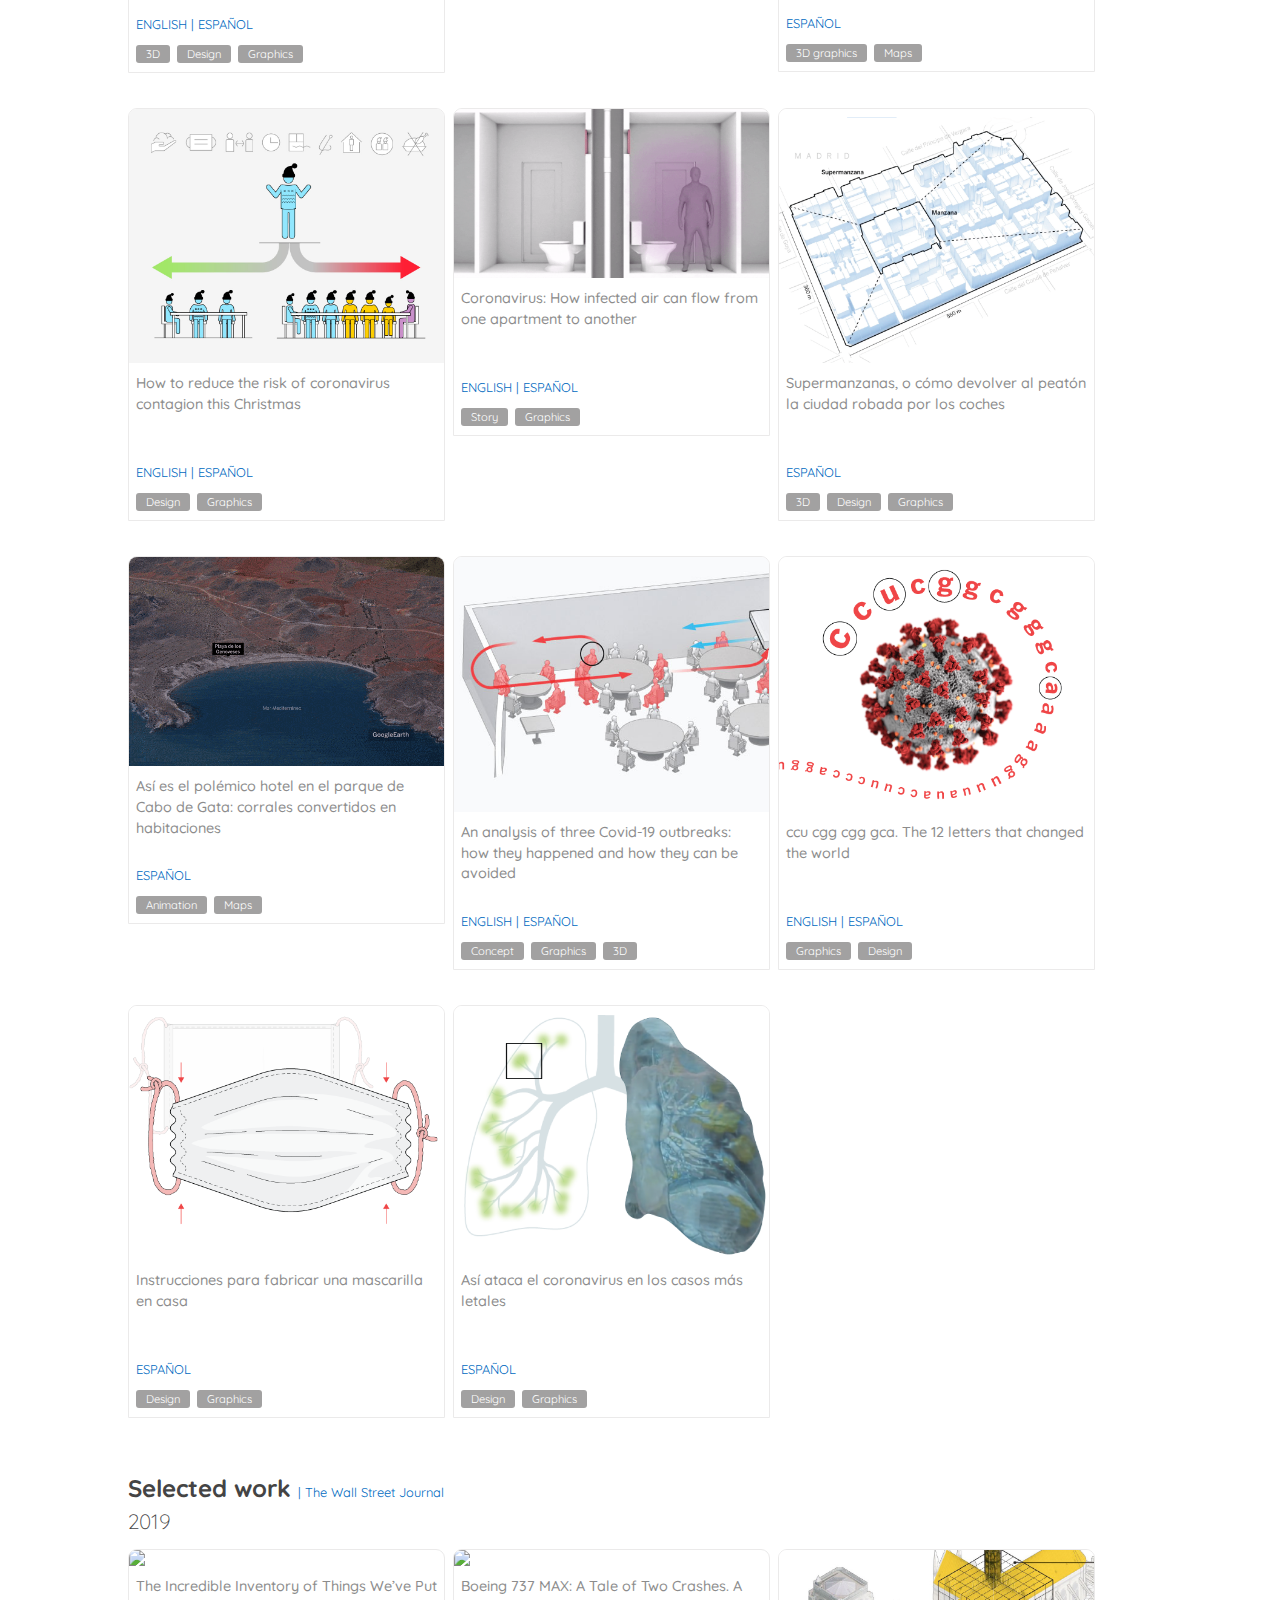
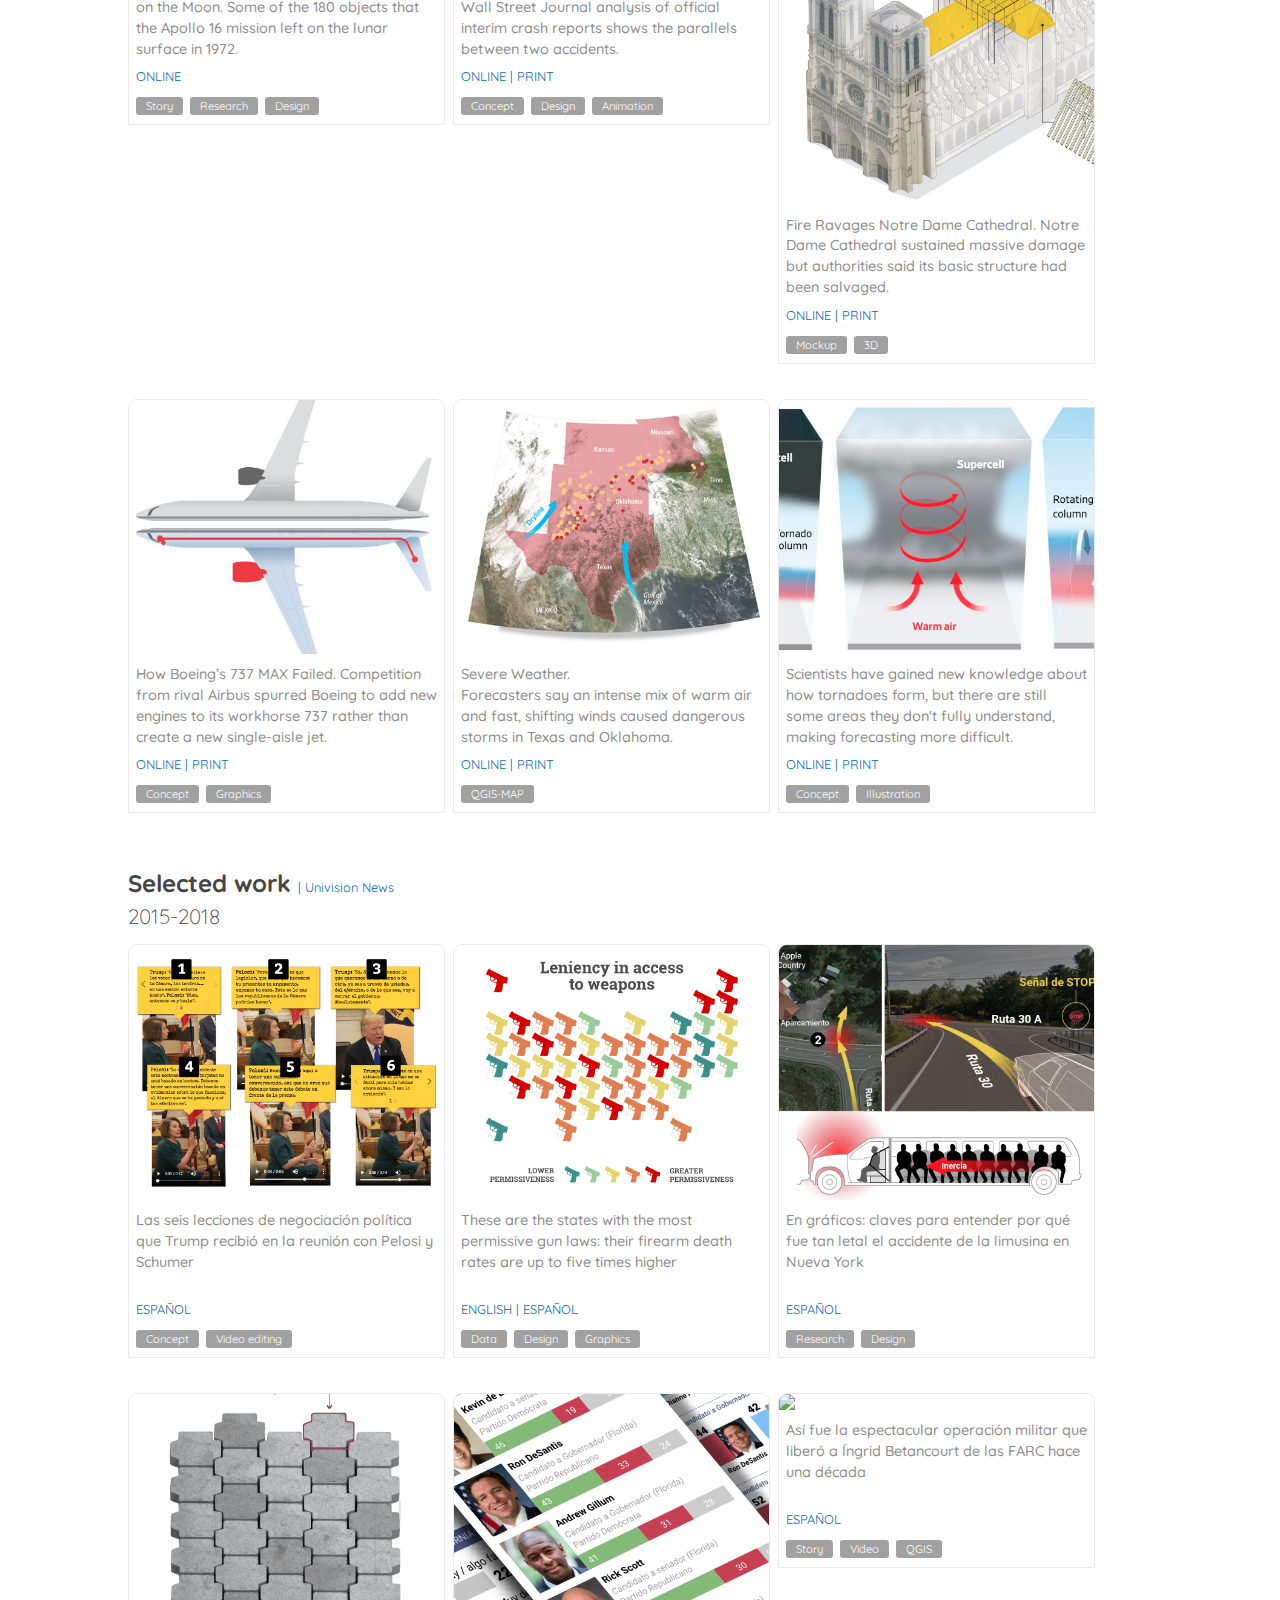
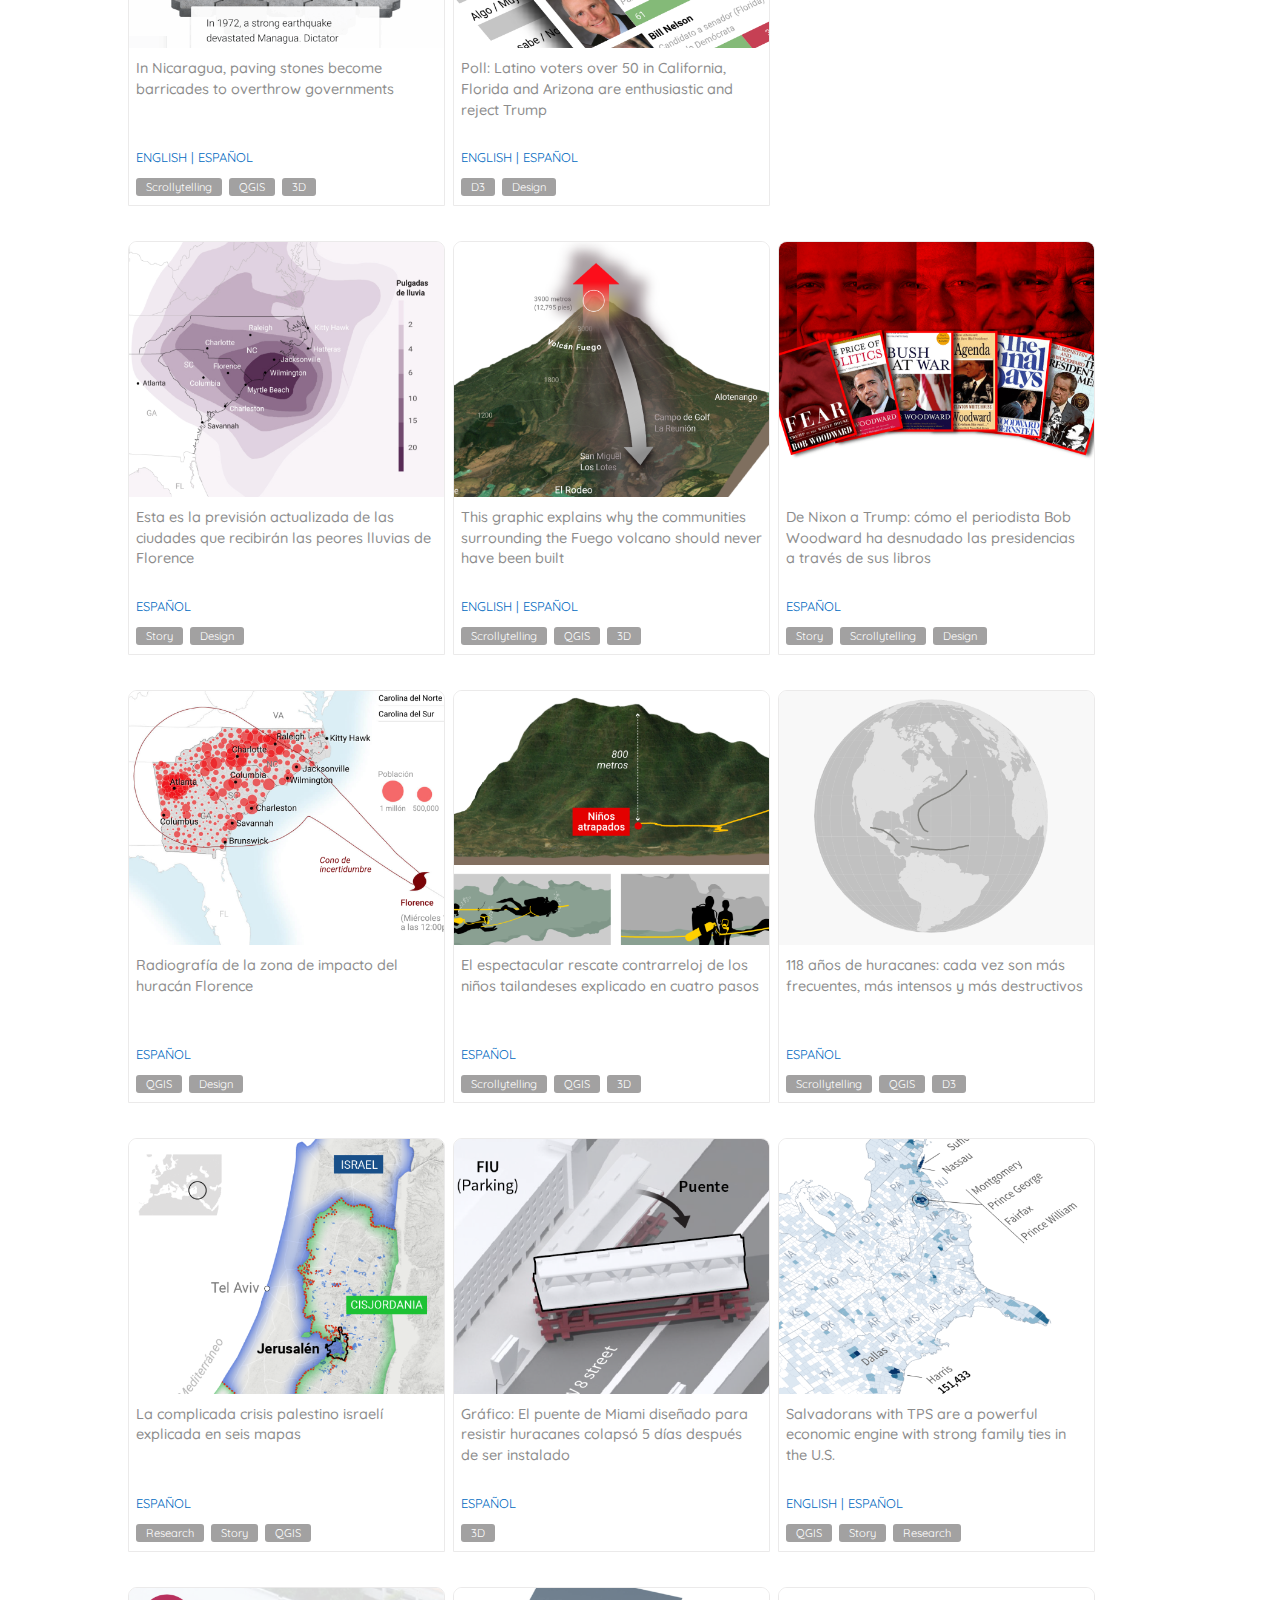
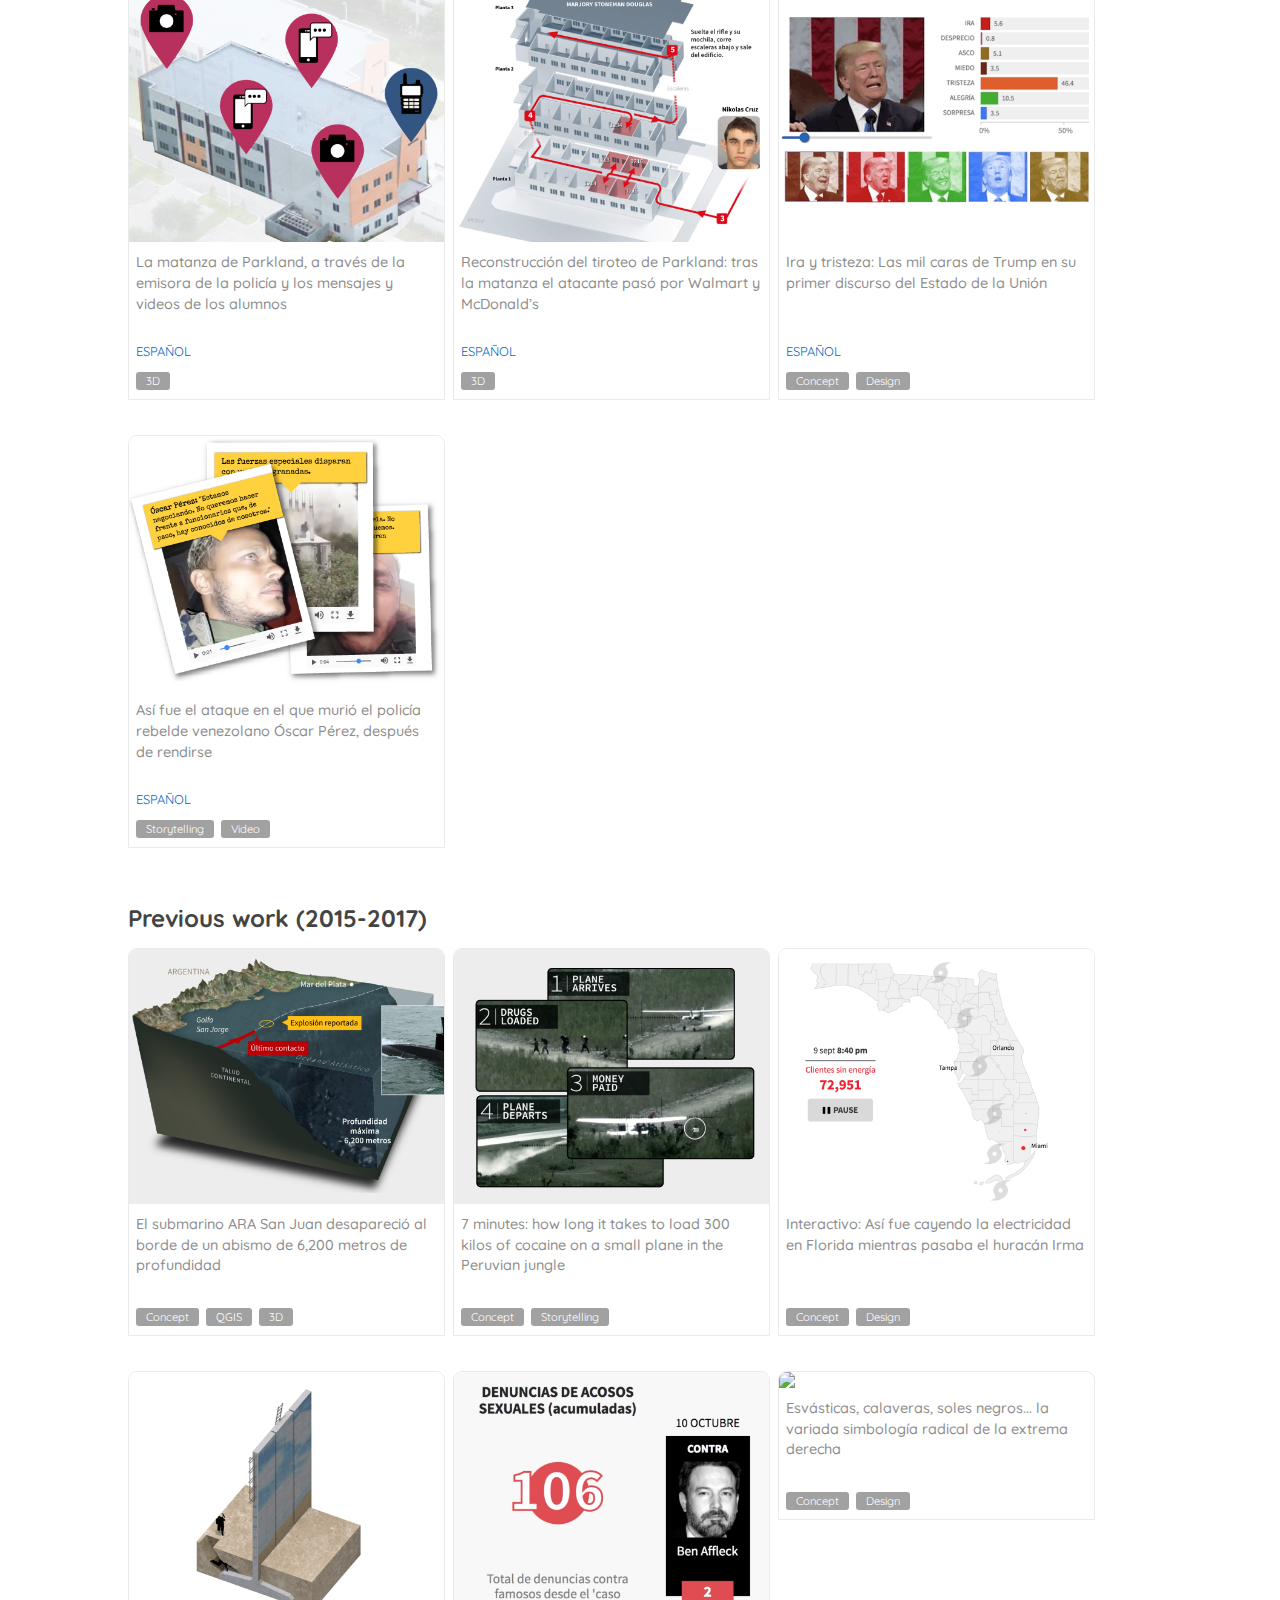
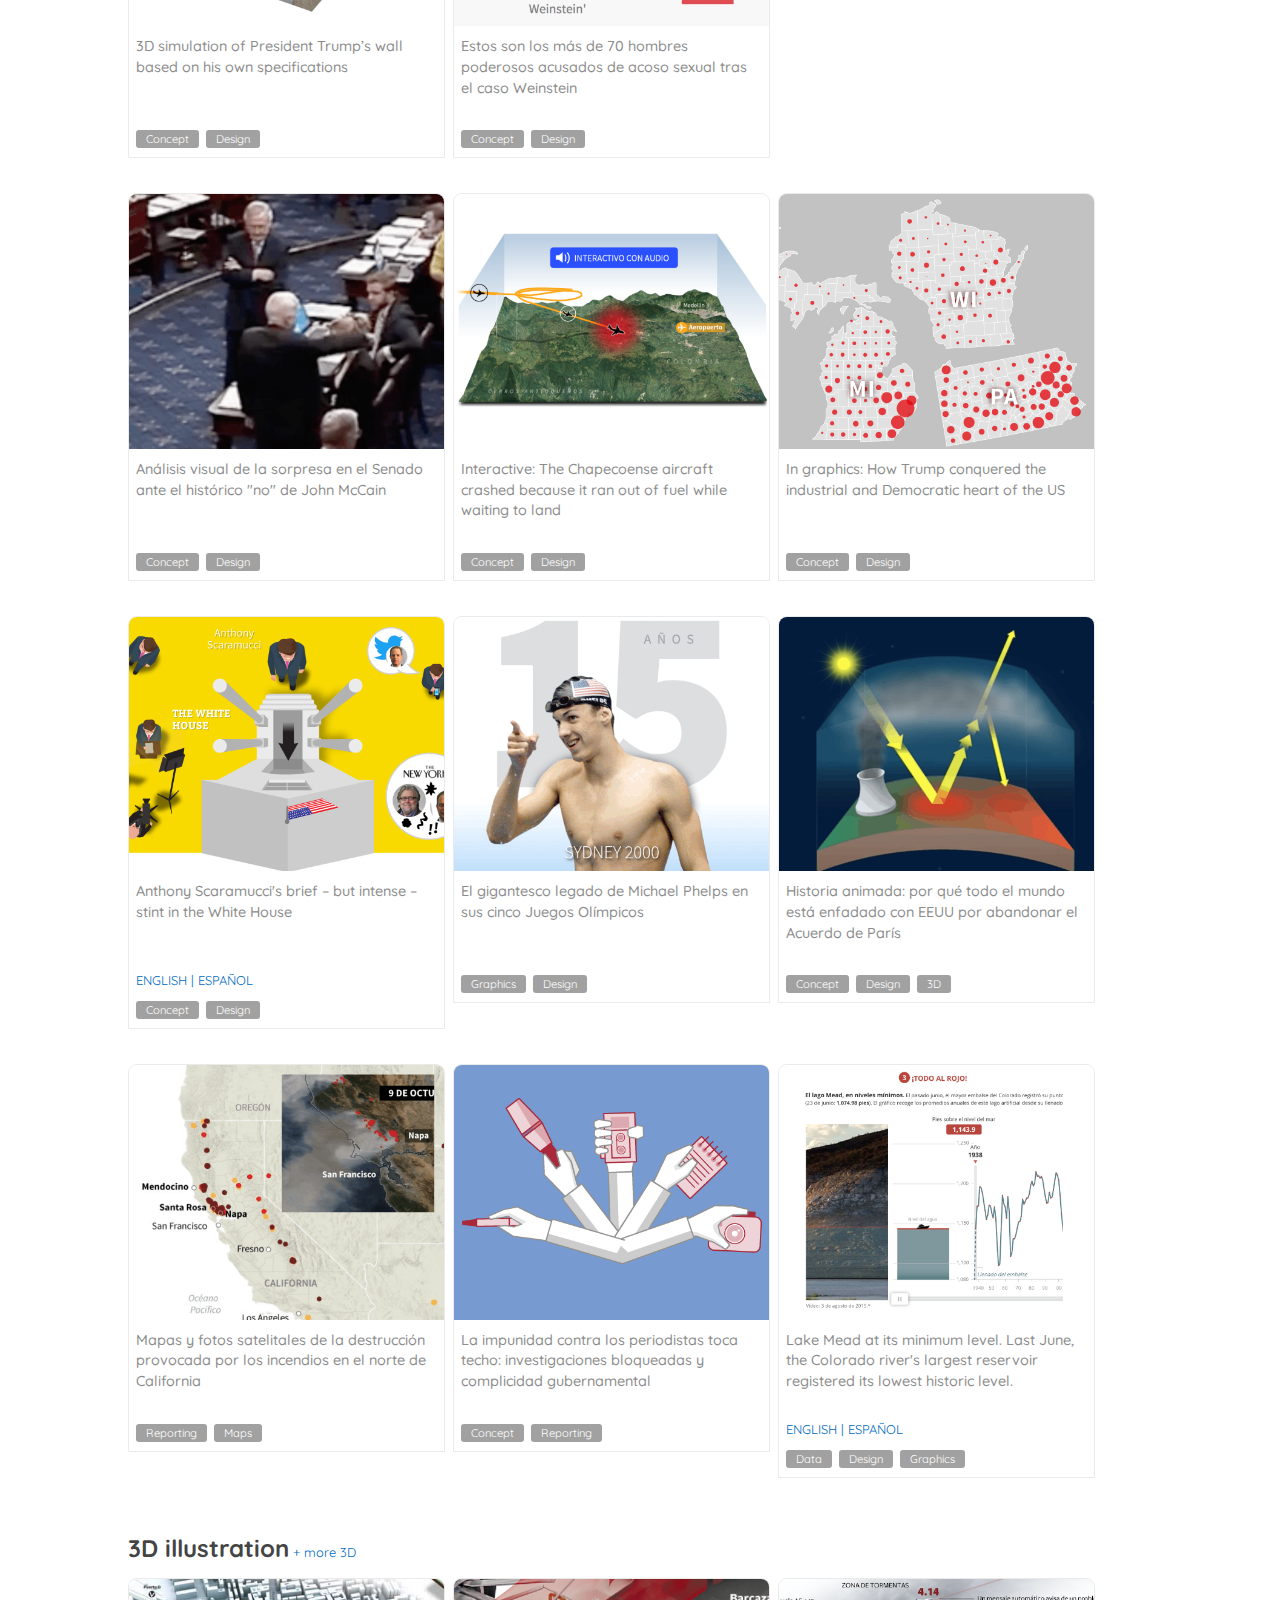
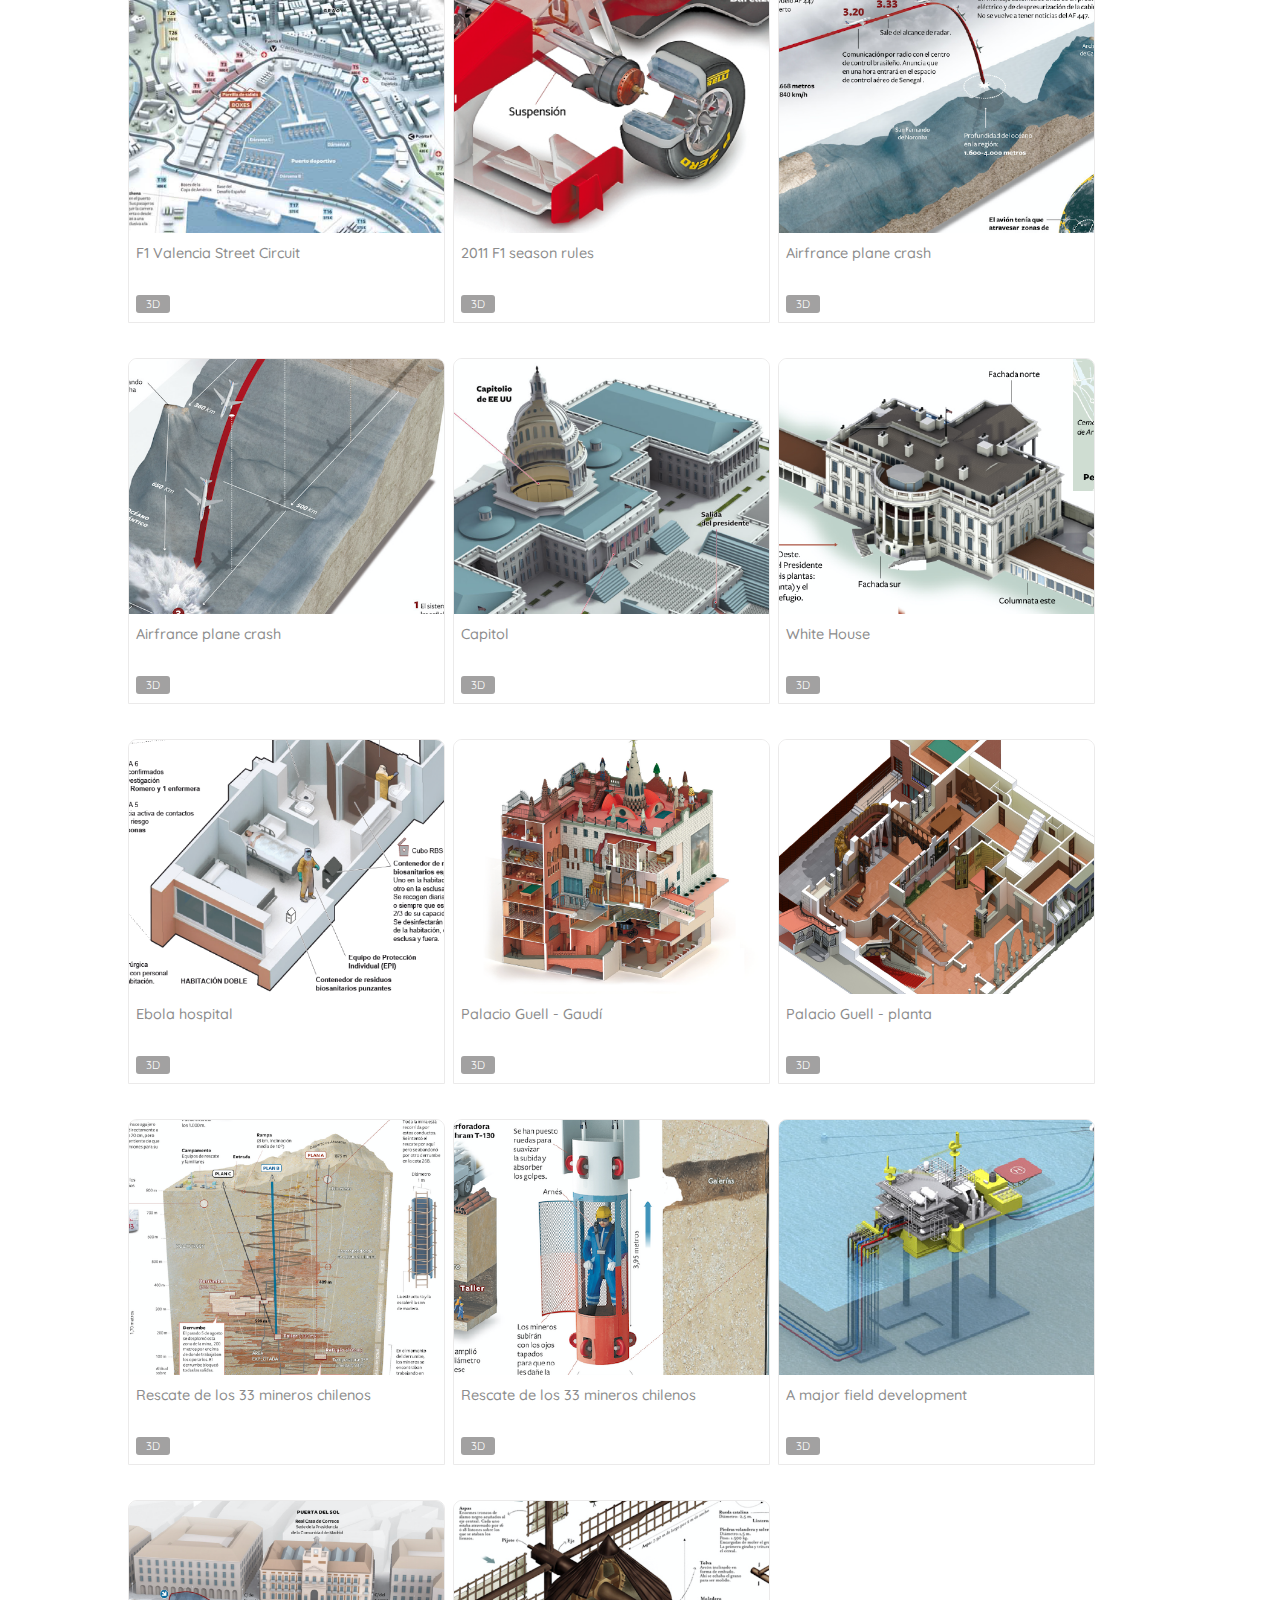
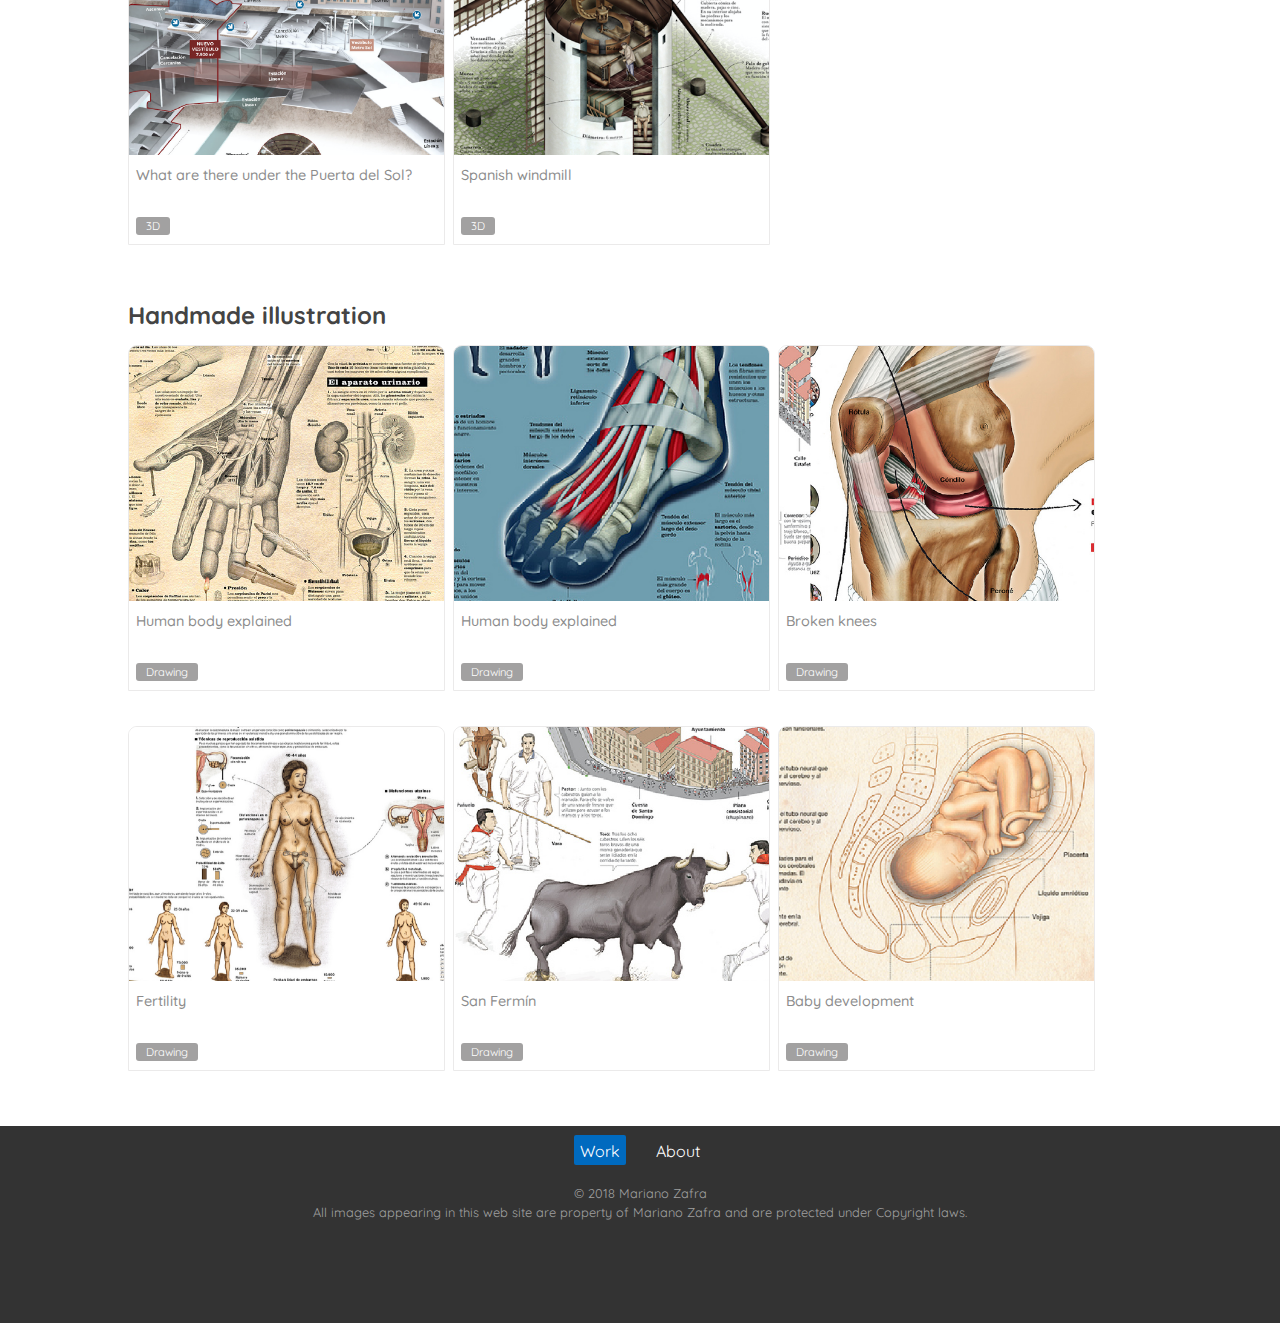
==== commit 5f35eb25: "flu.jpg" ====
--- a/docs/index.html
+++ b/docs/index.html
@@ -47,7 +47,9 @@
                                 </video>
                             </div>
 
-                            <h3 class="graphic-name">How drone combat in Ukraine is changing warfare
+                            <h3 class="graphic-name">How drone combat in Ukraine is changing warfare. Reuters analysed
+                                more than 50 videos of drone attacks, collated research and spoke to over a dozen
+                                manufacturers, soldiers and officials
                             </h3>
                         </a>
                         <div class="idiomas">
@@ -68,6 +70,21 @@
                         <div class="idiomas">
                             <a class="idioma" target="_blank"
                                 href="https://www.reuters.com/graphics/ISRAEL-PALESTINIANS/IRAN-DEFENCE/mypmkljzopr/">English</a>
+
+                        </div>
+                        <div class="tags"><span class="tag">Graphics</span><span class="tag">3D</span></div>
+                    </div>
+                    <div class="graphic">
+                        <a target="_blank" href="https://www.reuters.com/graphics/HEALTH-BIRDFLU/lgpdndoyrpo/">
+                            <div class="imagen"><img src="img/flu.jpg"></div>
+
+                            <h3 class="graphic-name">How humans can and can’t catch bird flu. Scientists are on alert
+                                for changes in the H5N1 or bird flu virus that could signal it is adapting to spread
+                                among humans. </h3>
+                        </a>
+                        <div class="idiomas">
+                            <a class="idioma" target="_blank"
+                                href="https://www.reuters.com/graphics/HEALTH-BIRDFLU/lgpdndoyrpo/">English</a>
 
                         </div>
                         <div class="tags"><span class="tag">Graphics</span><span class="tag">3D</span></div>
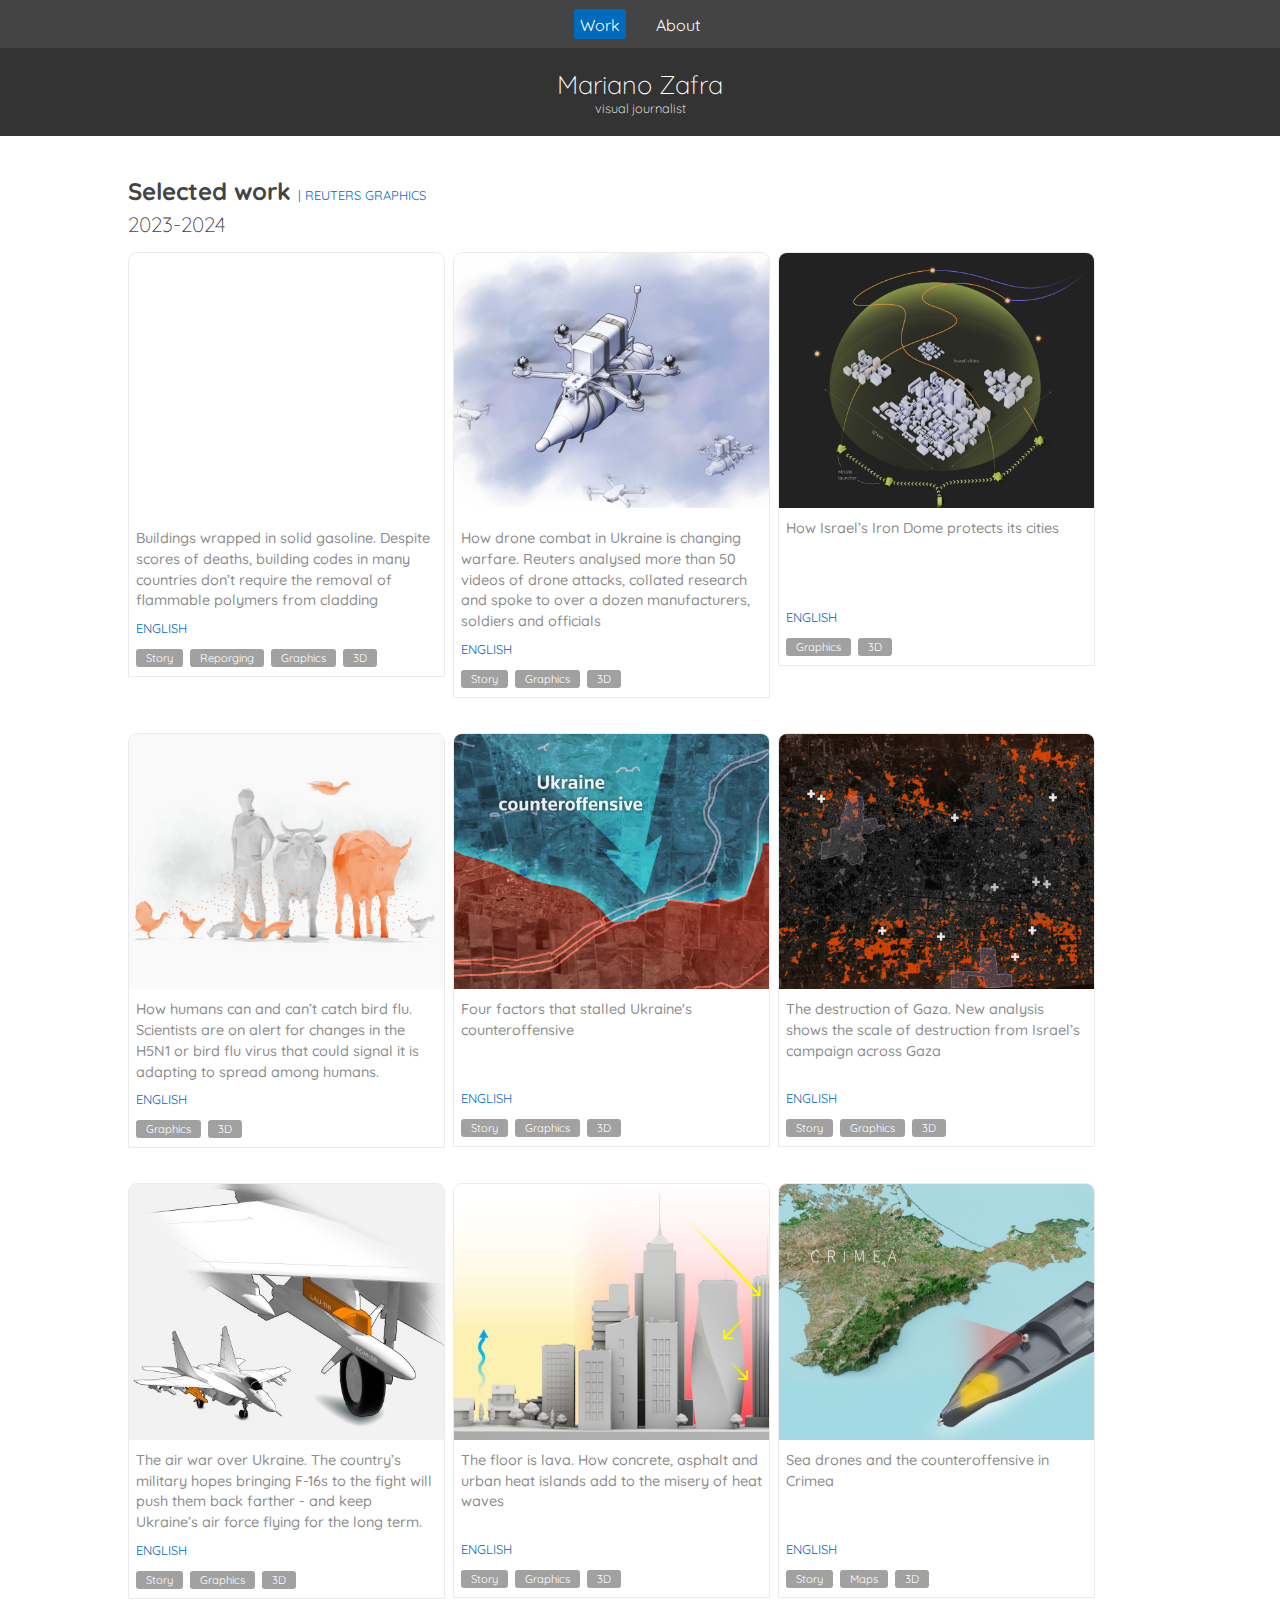
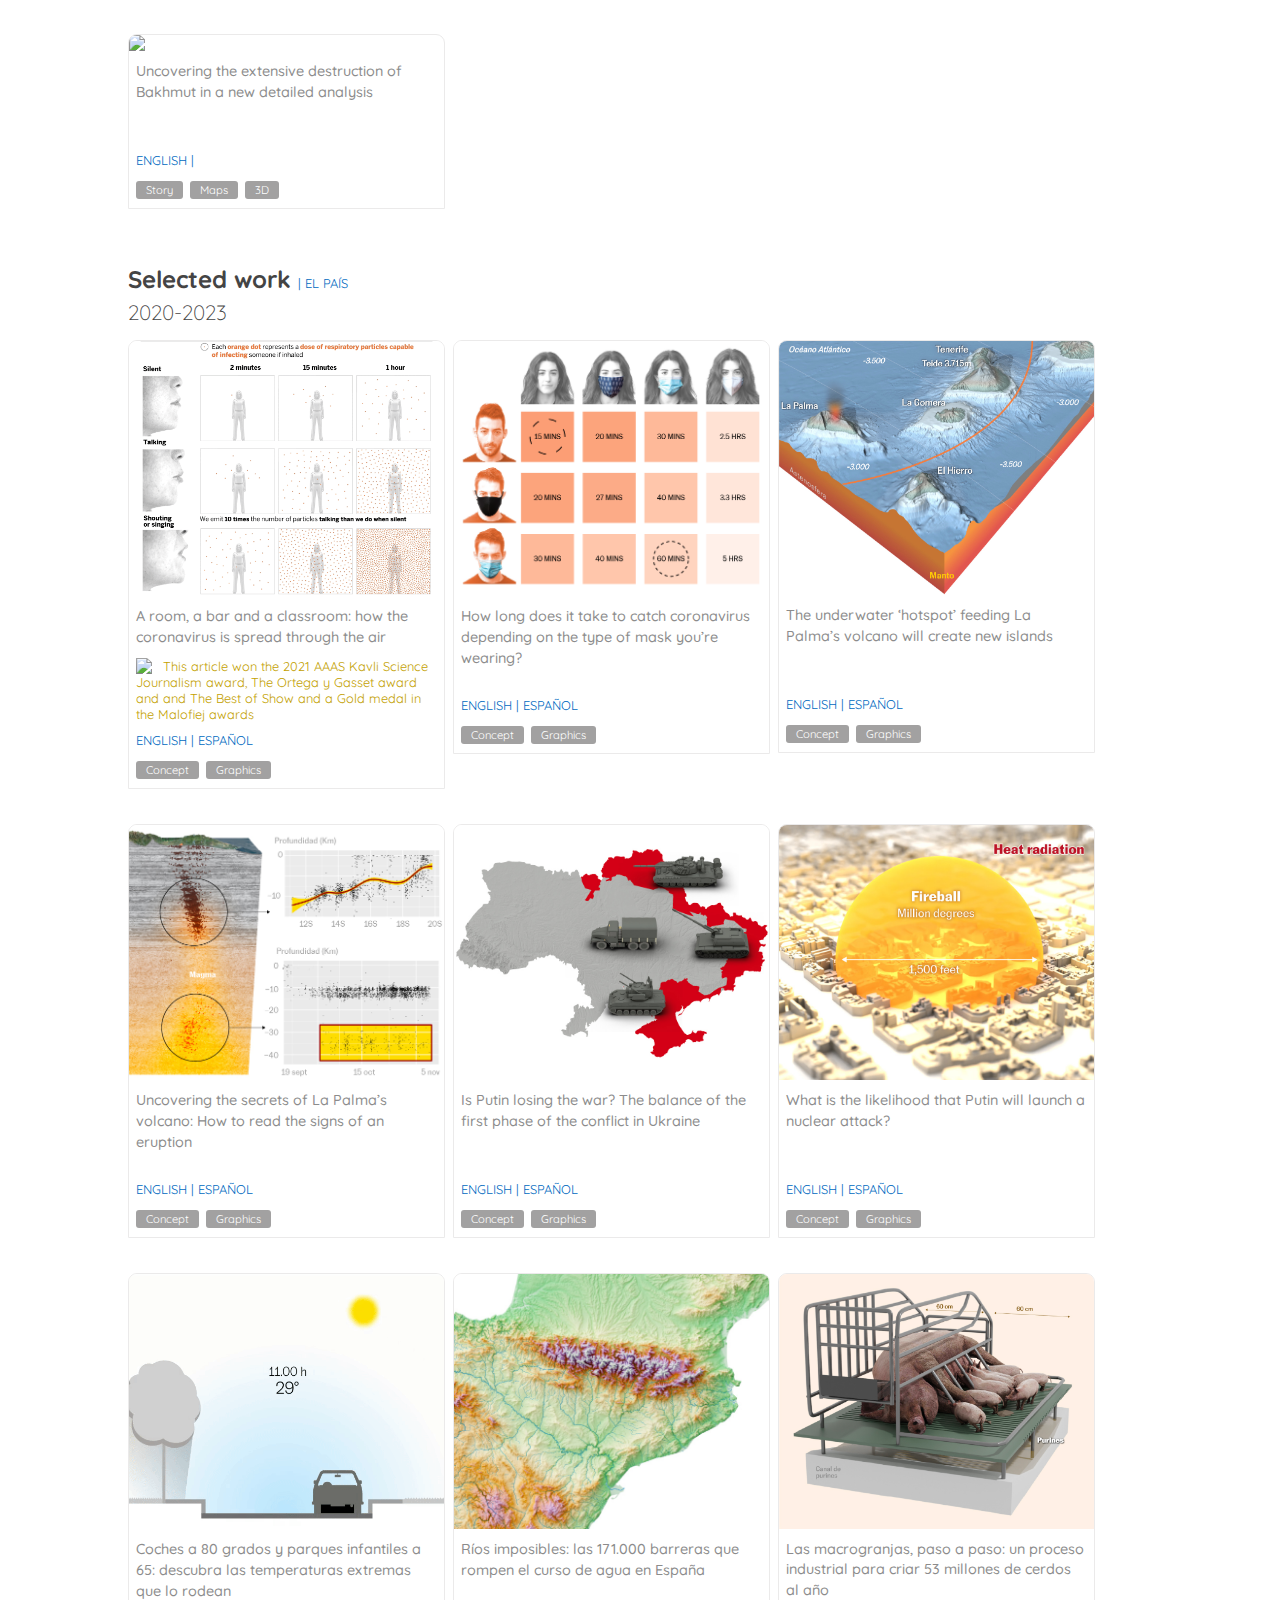
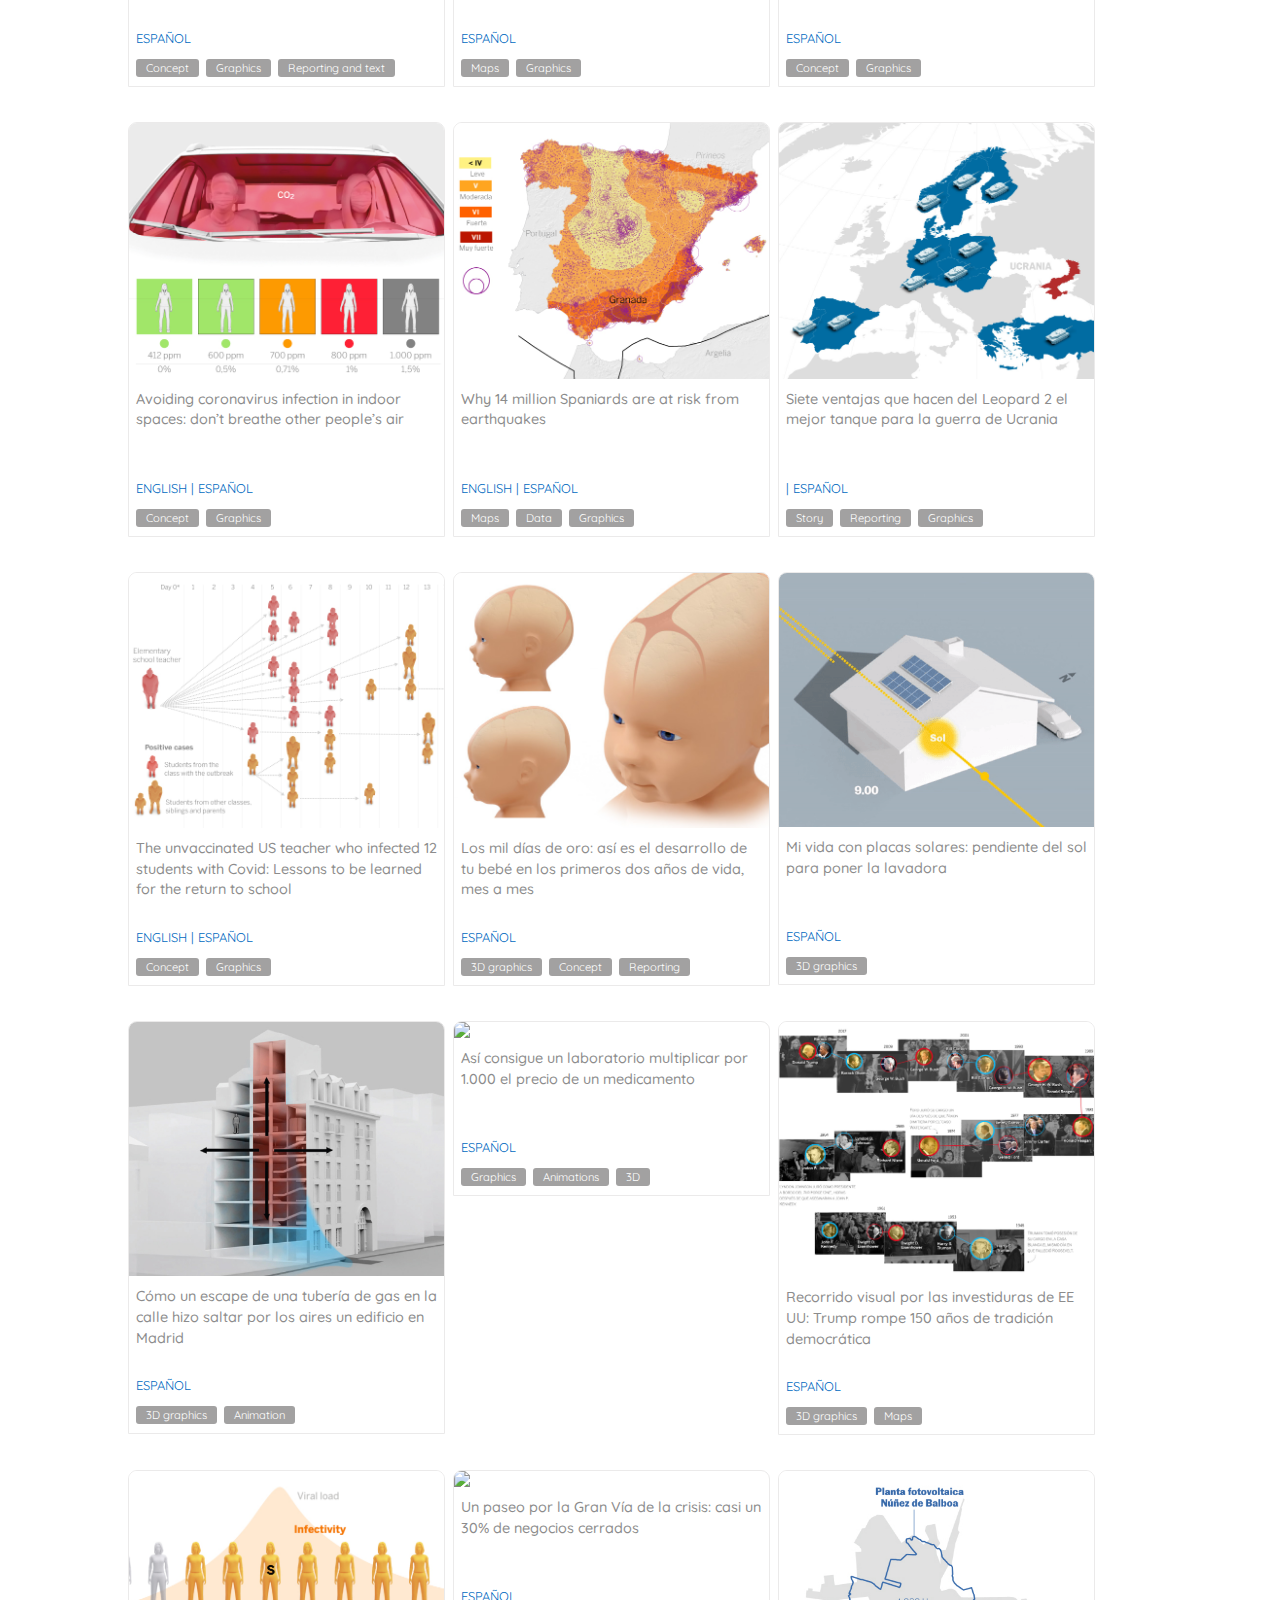
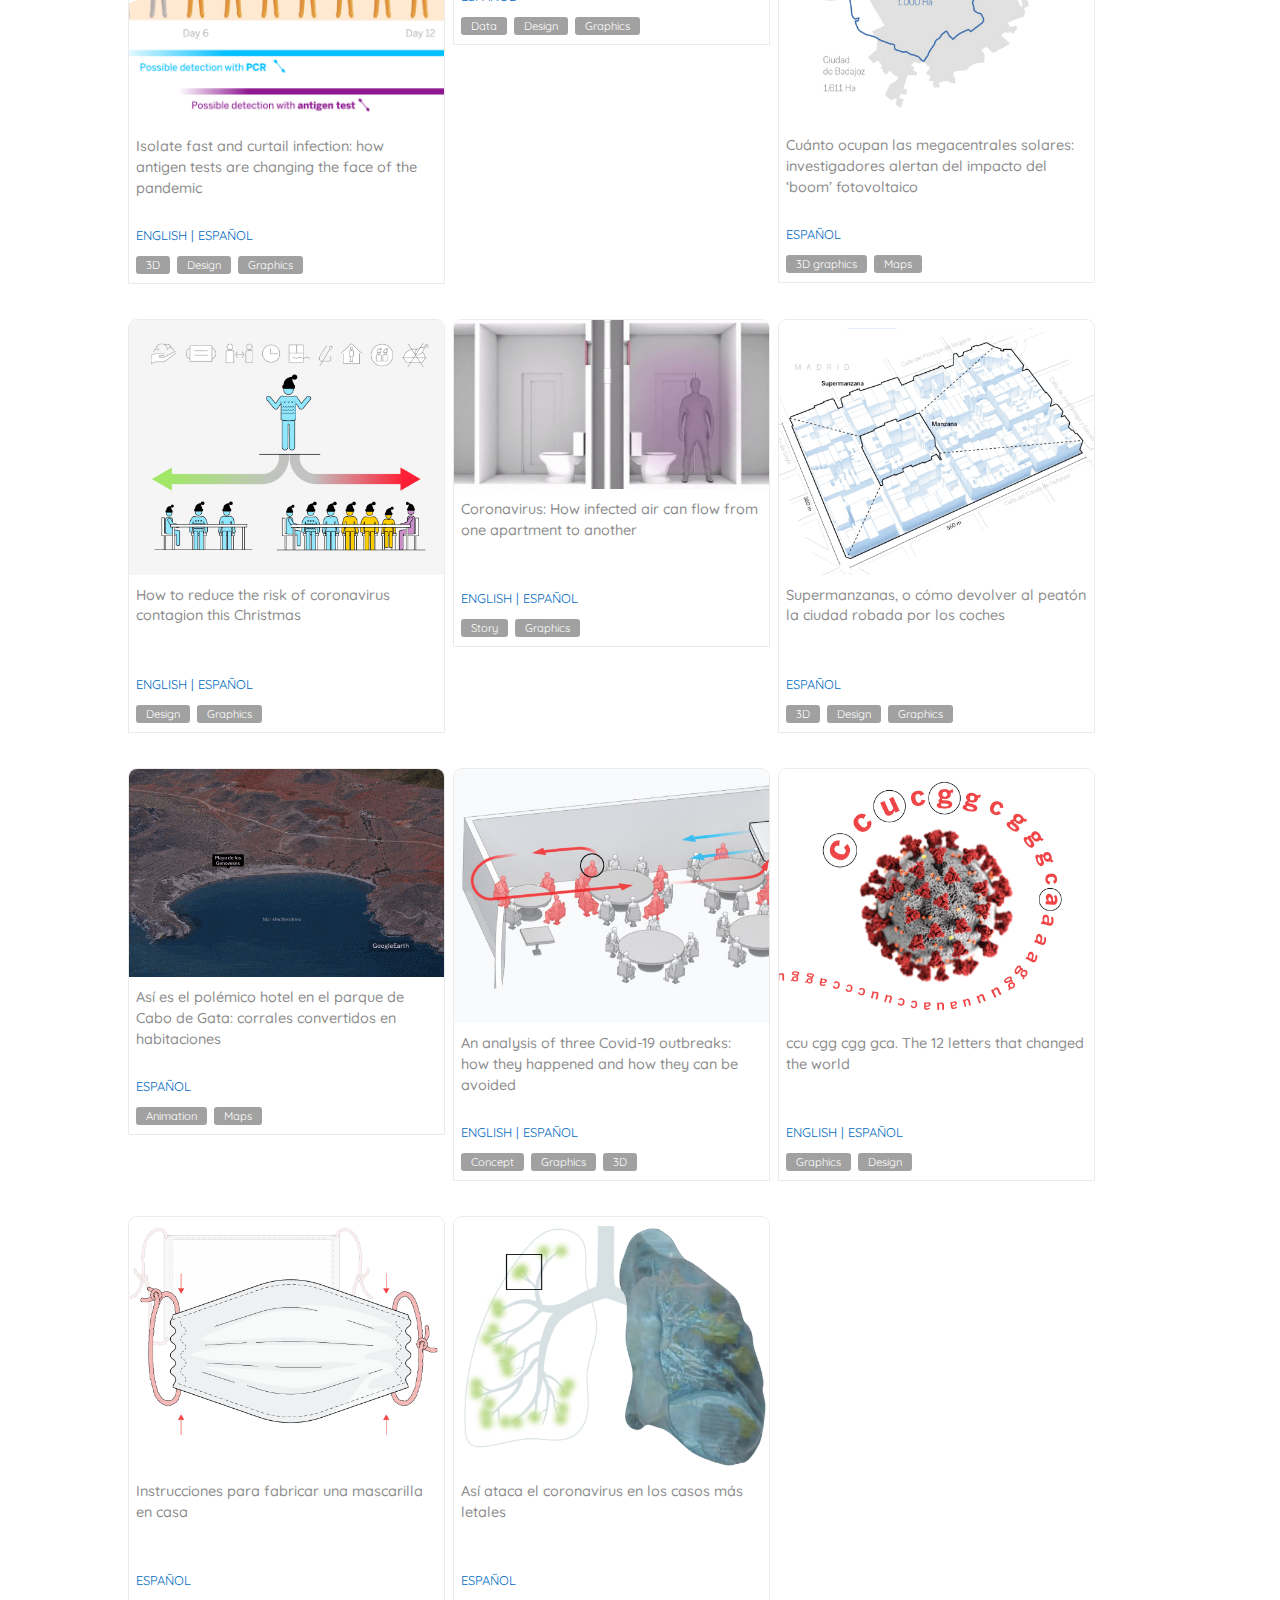
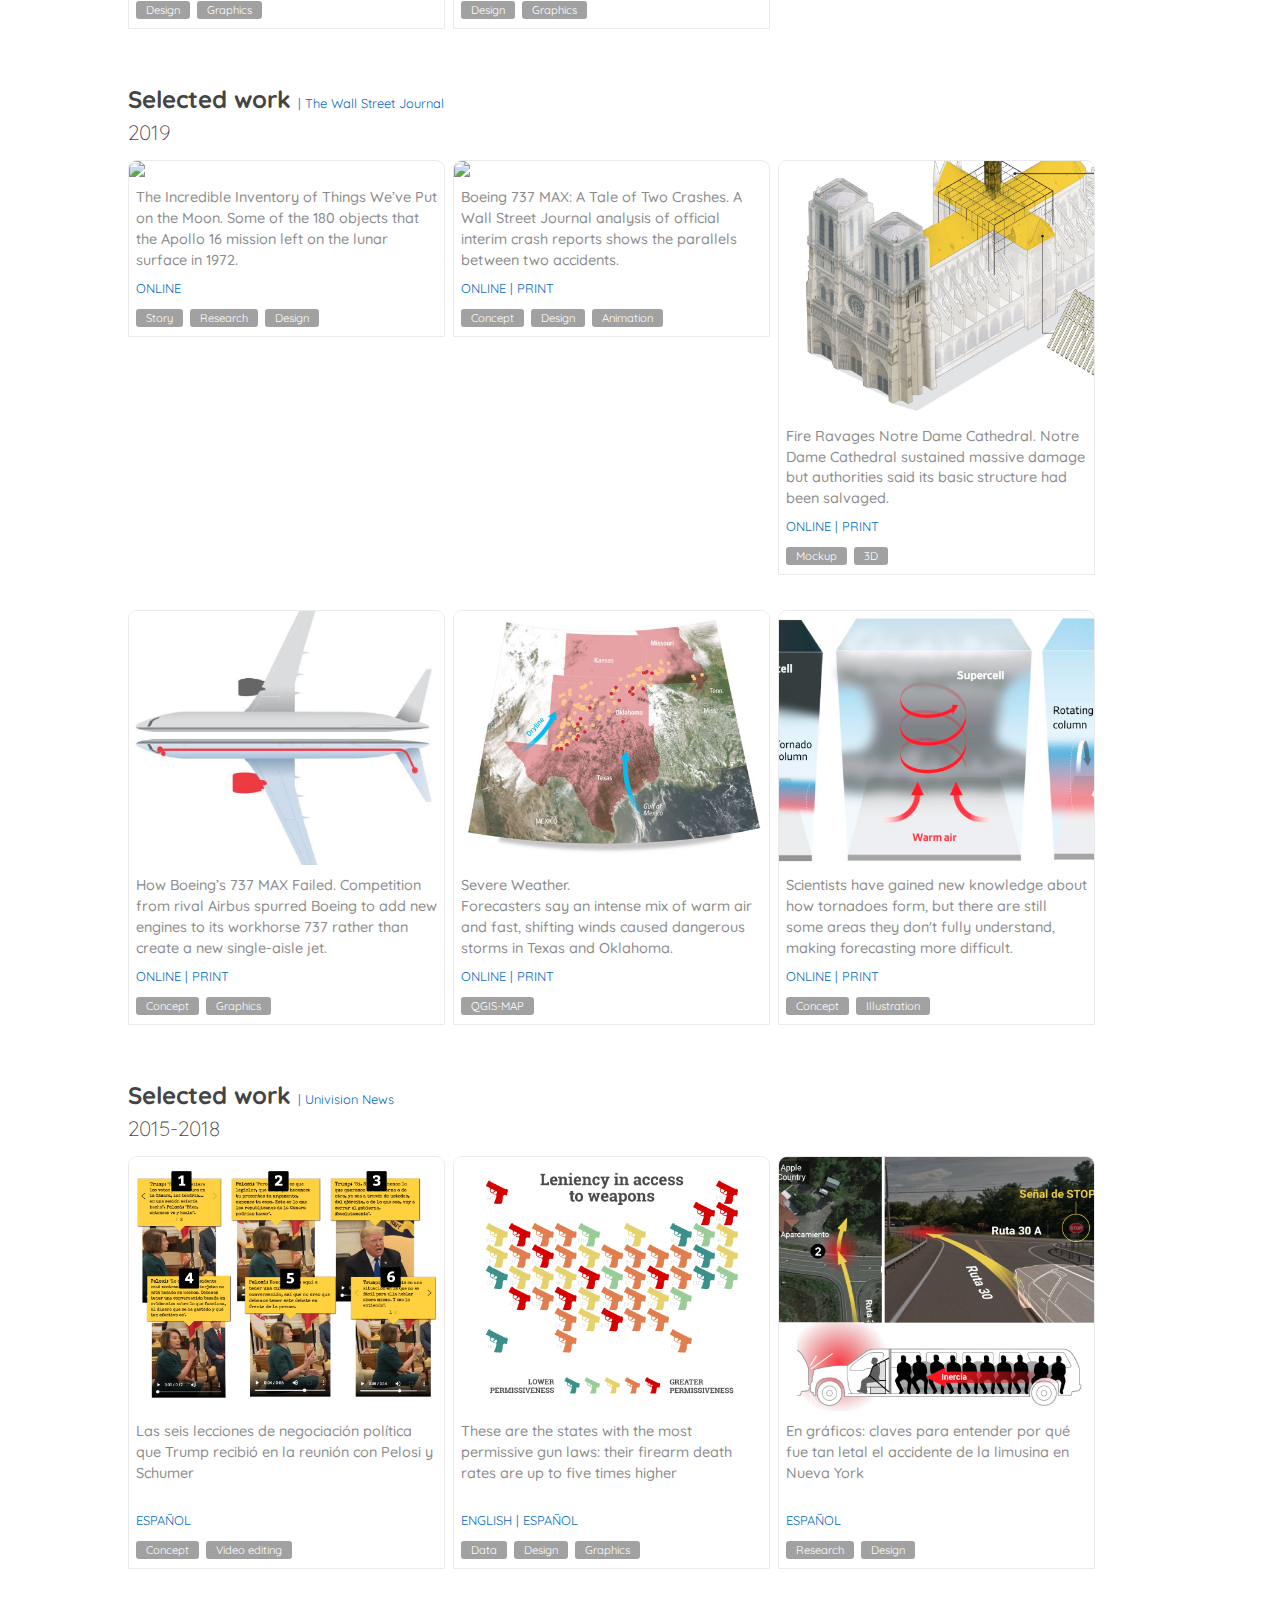
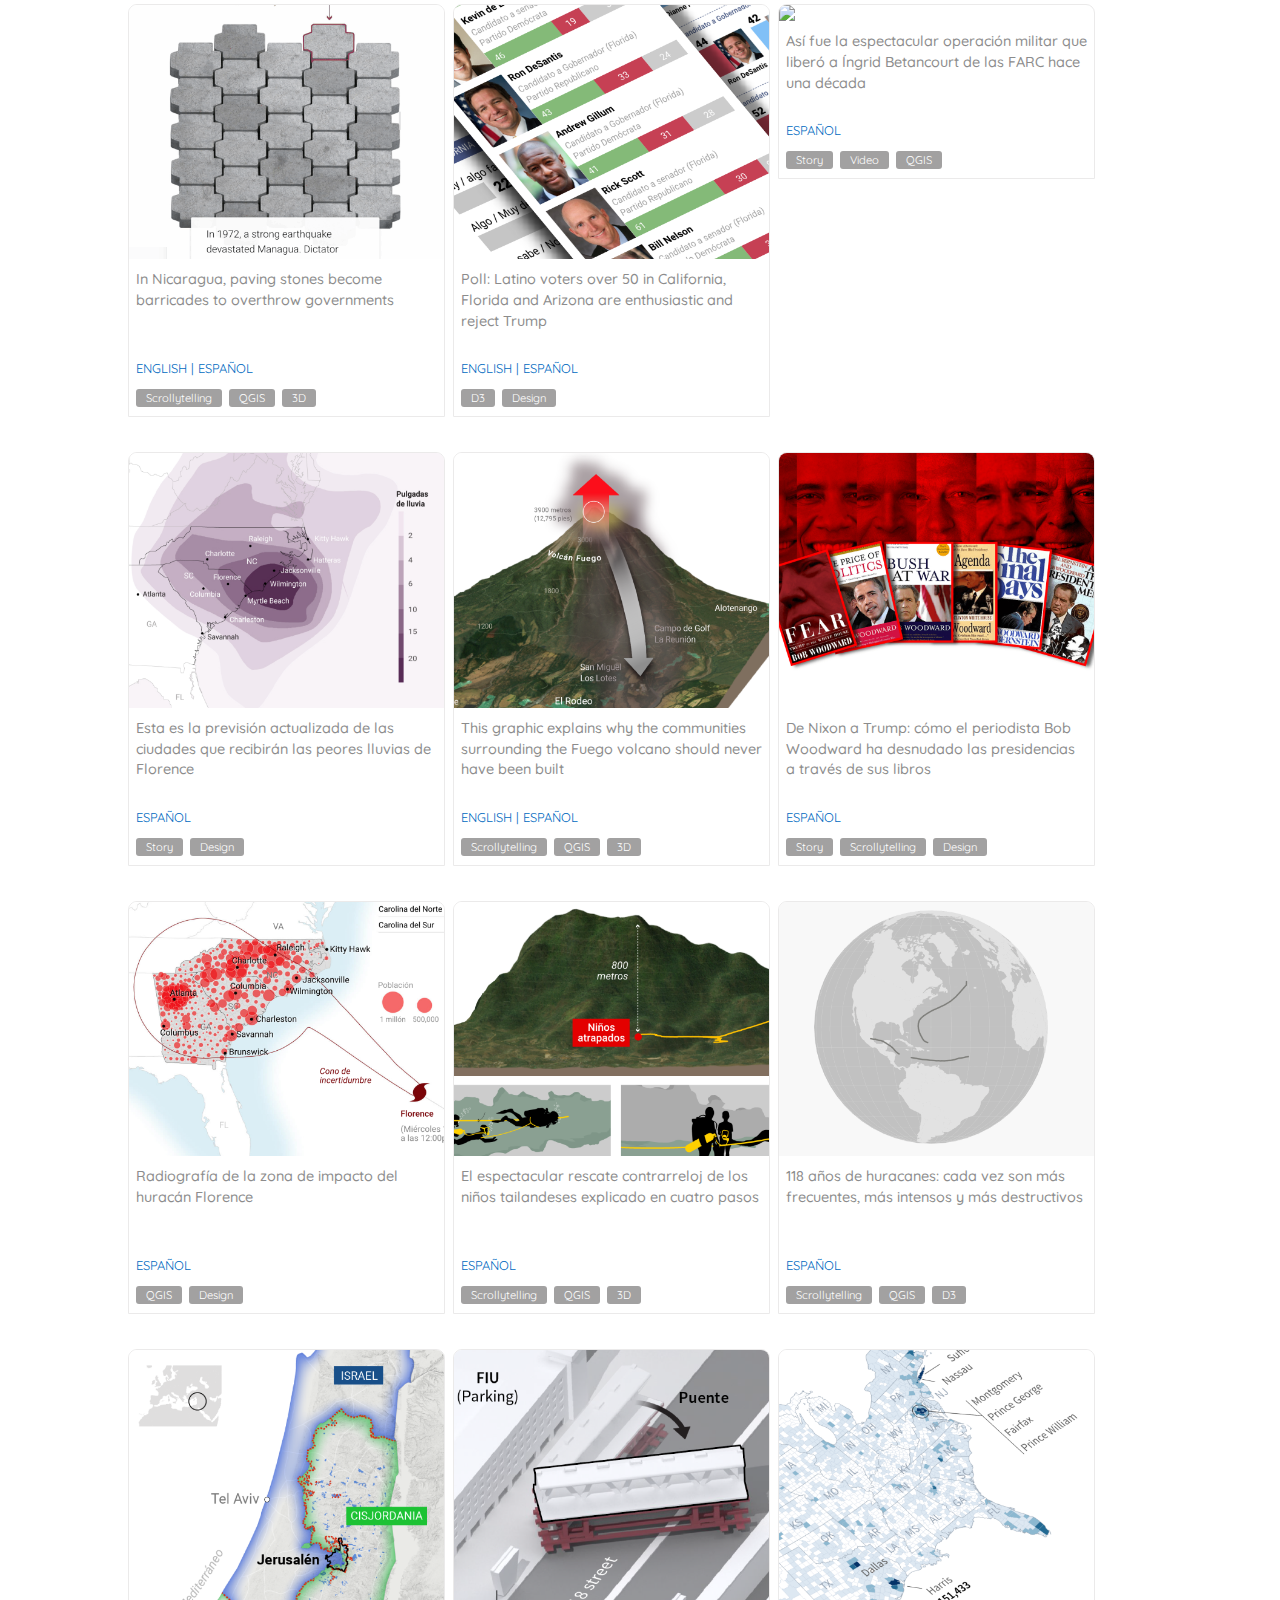
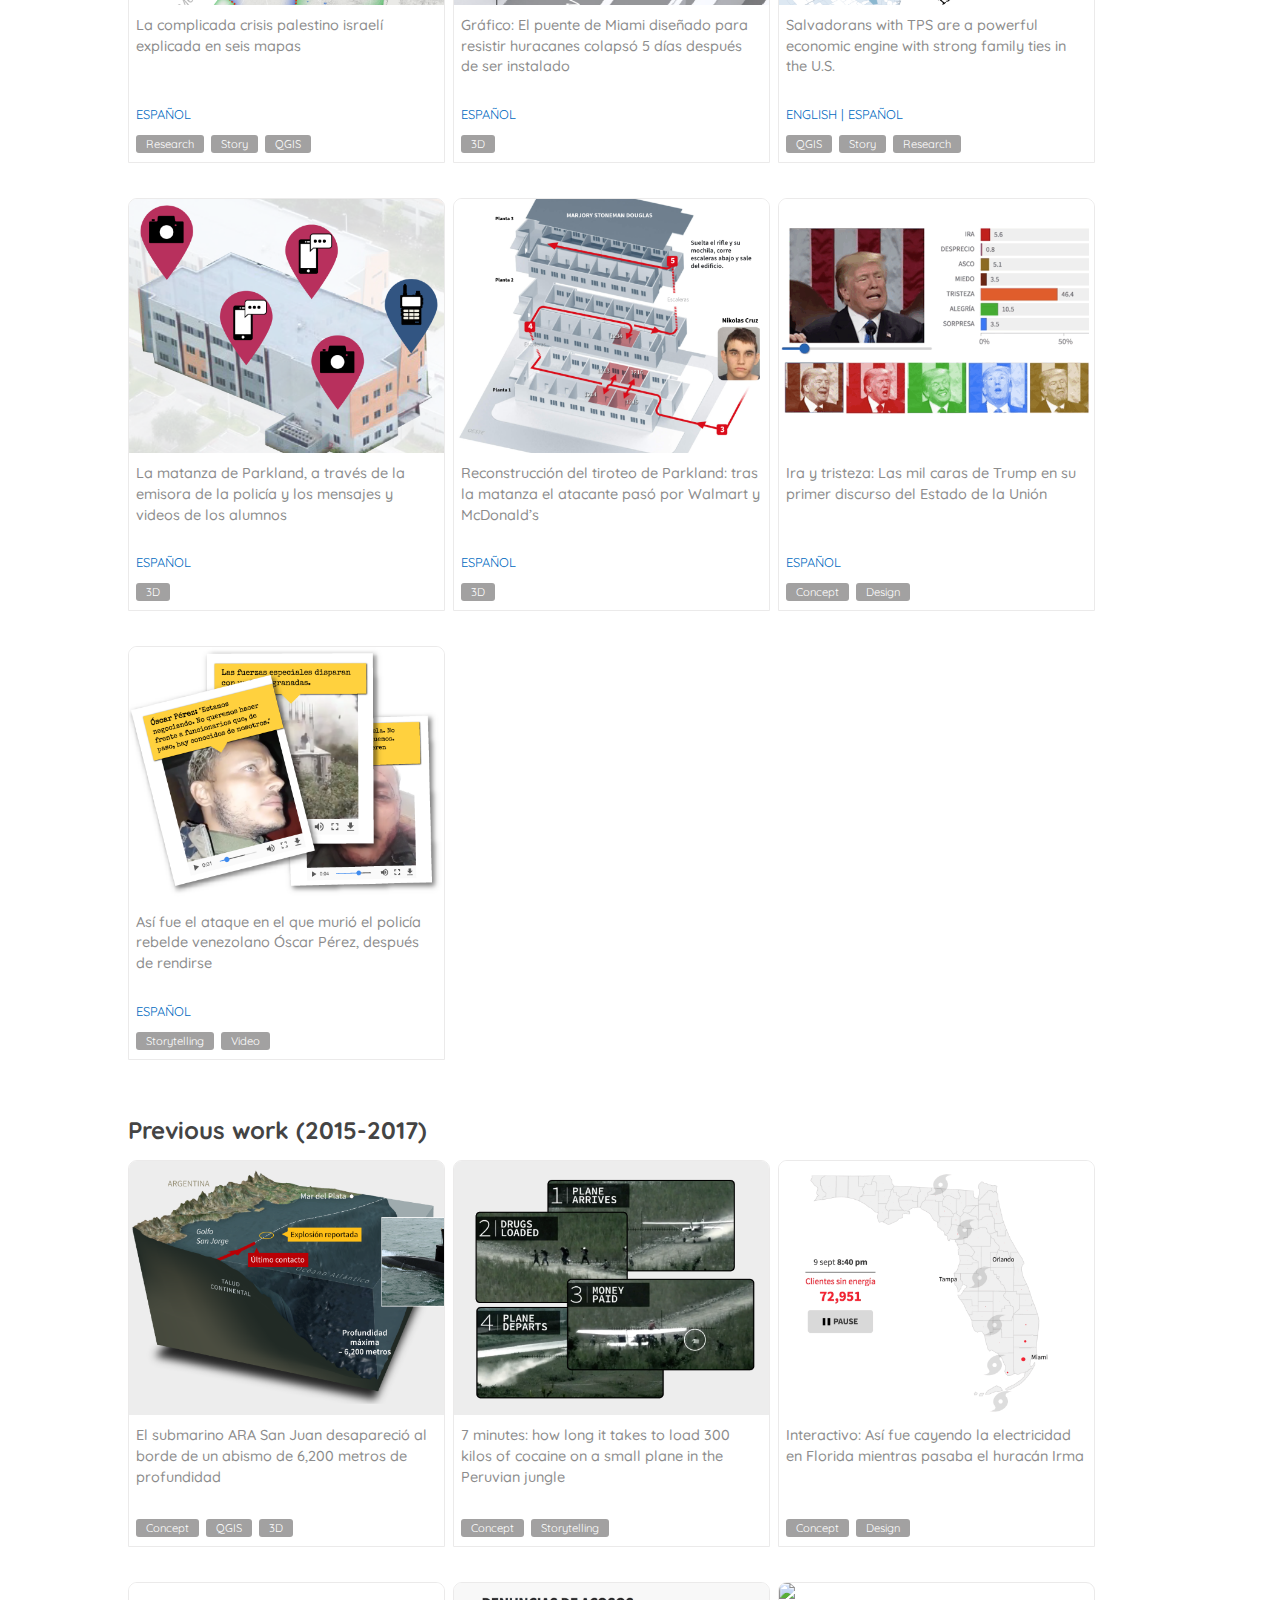
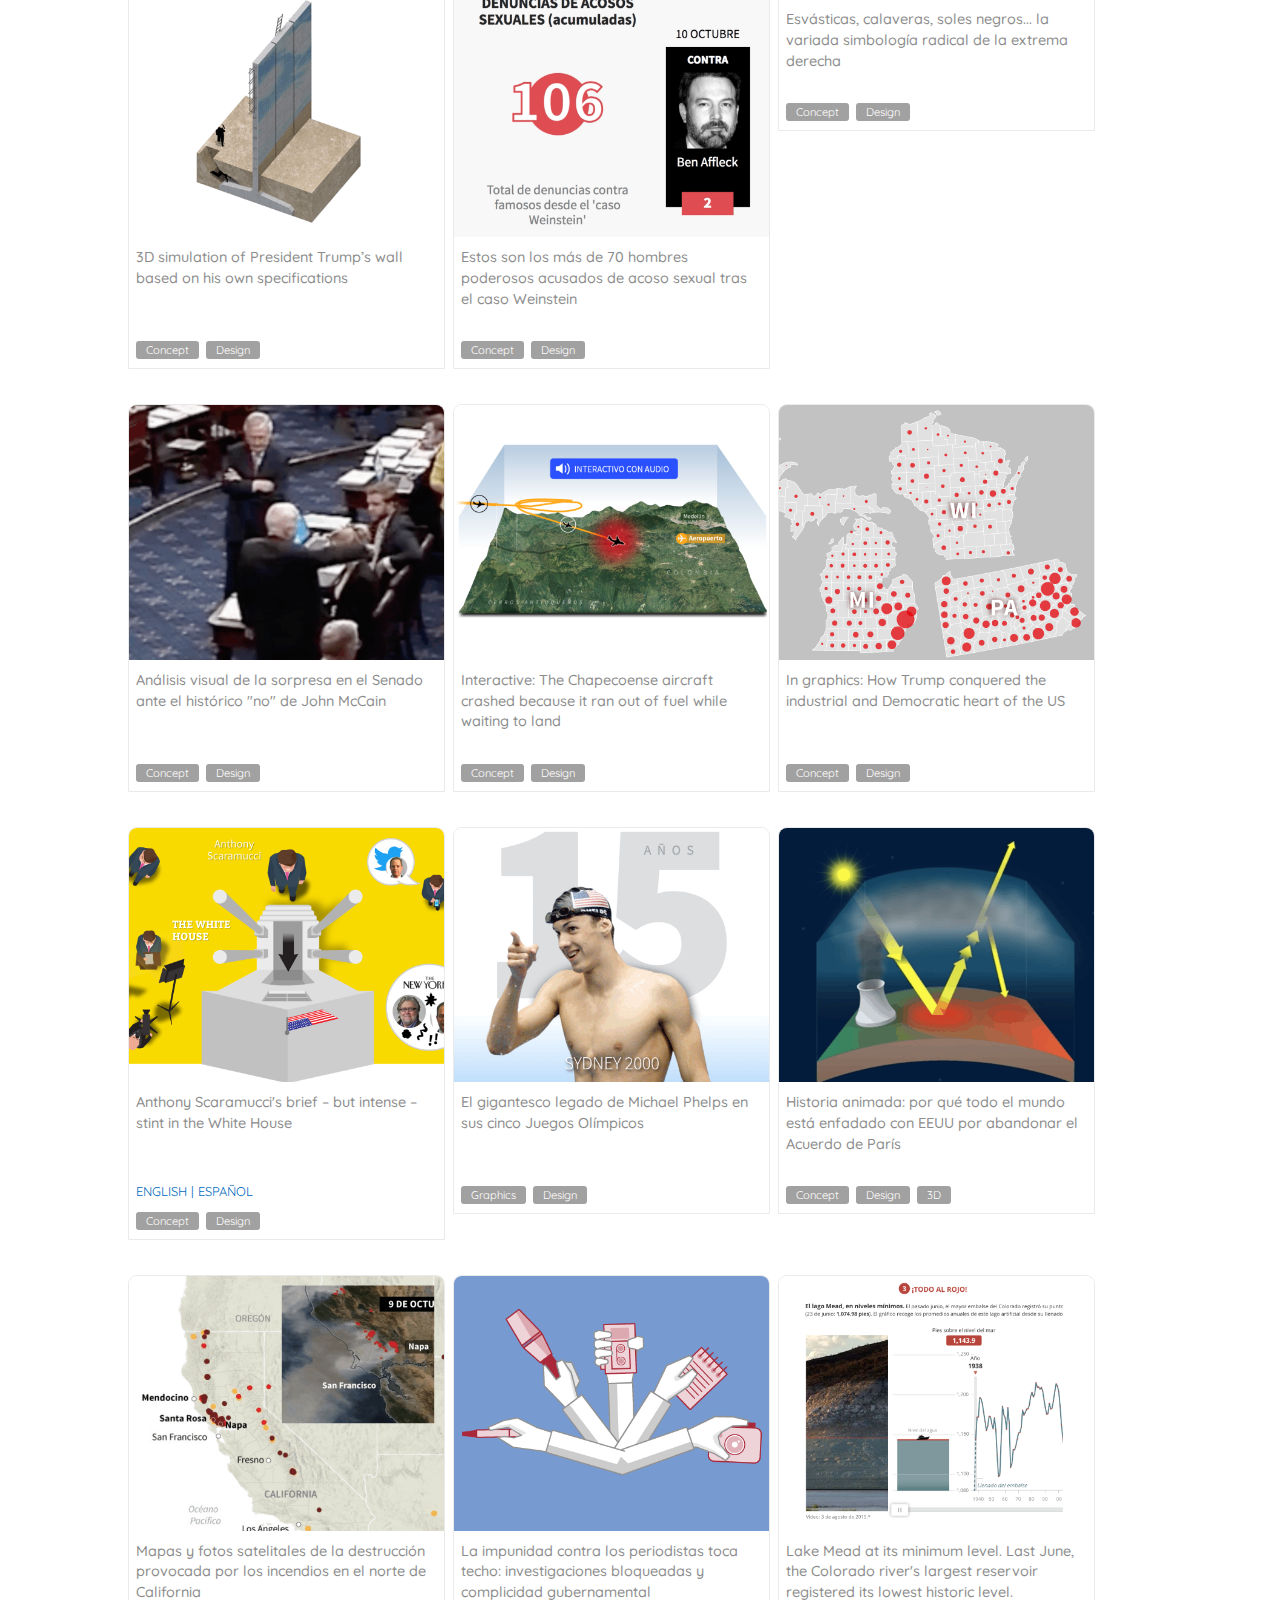
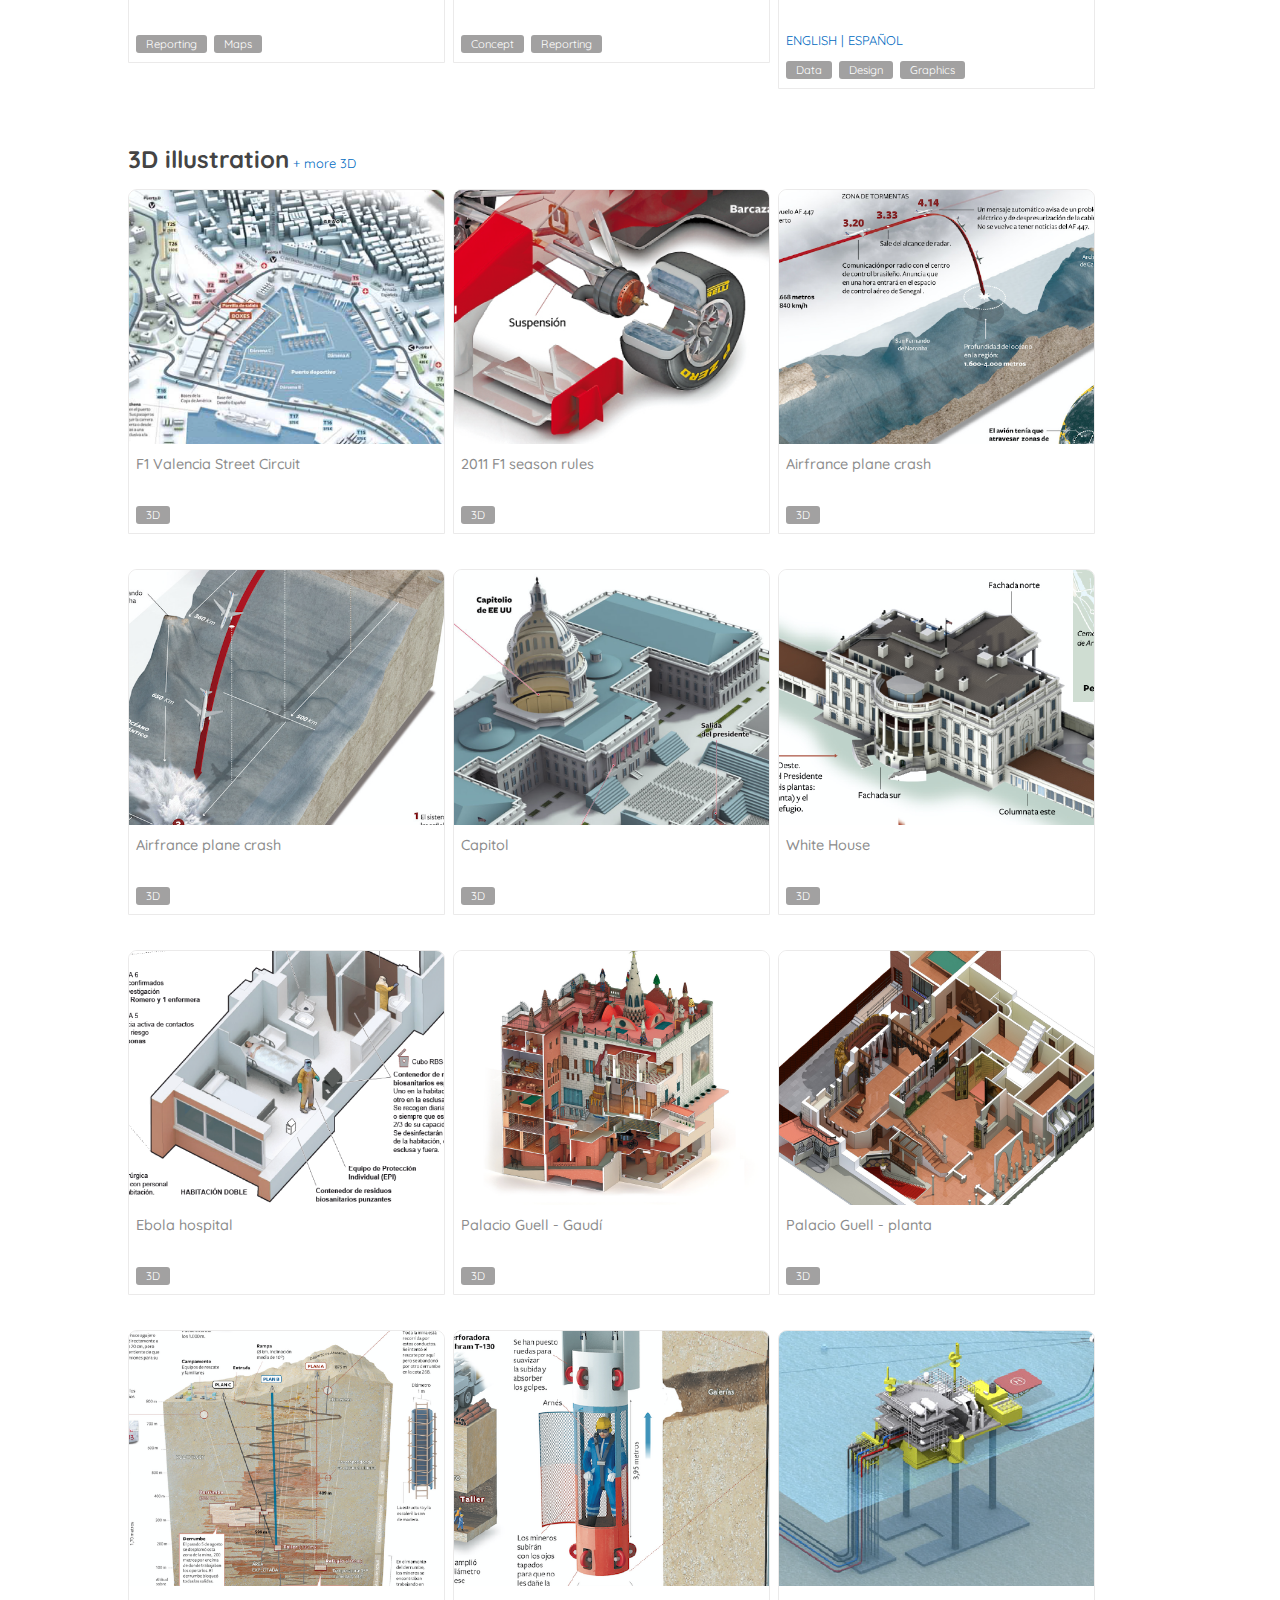
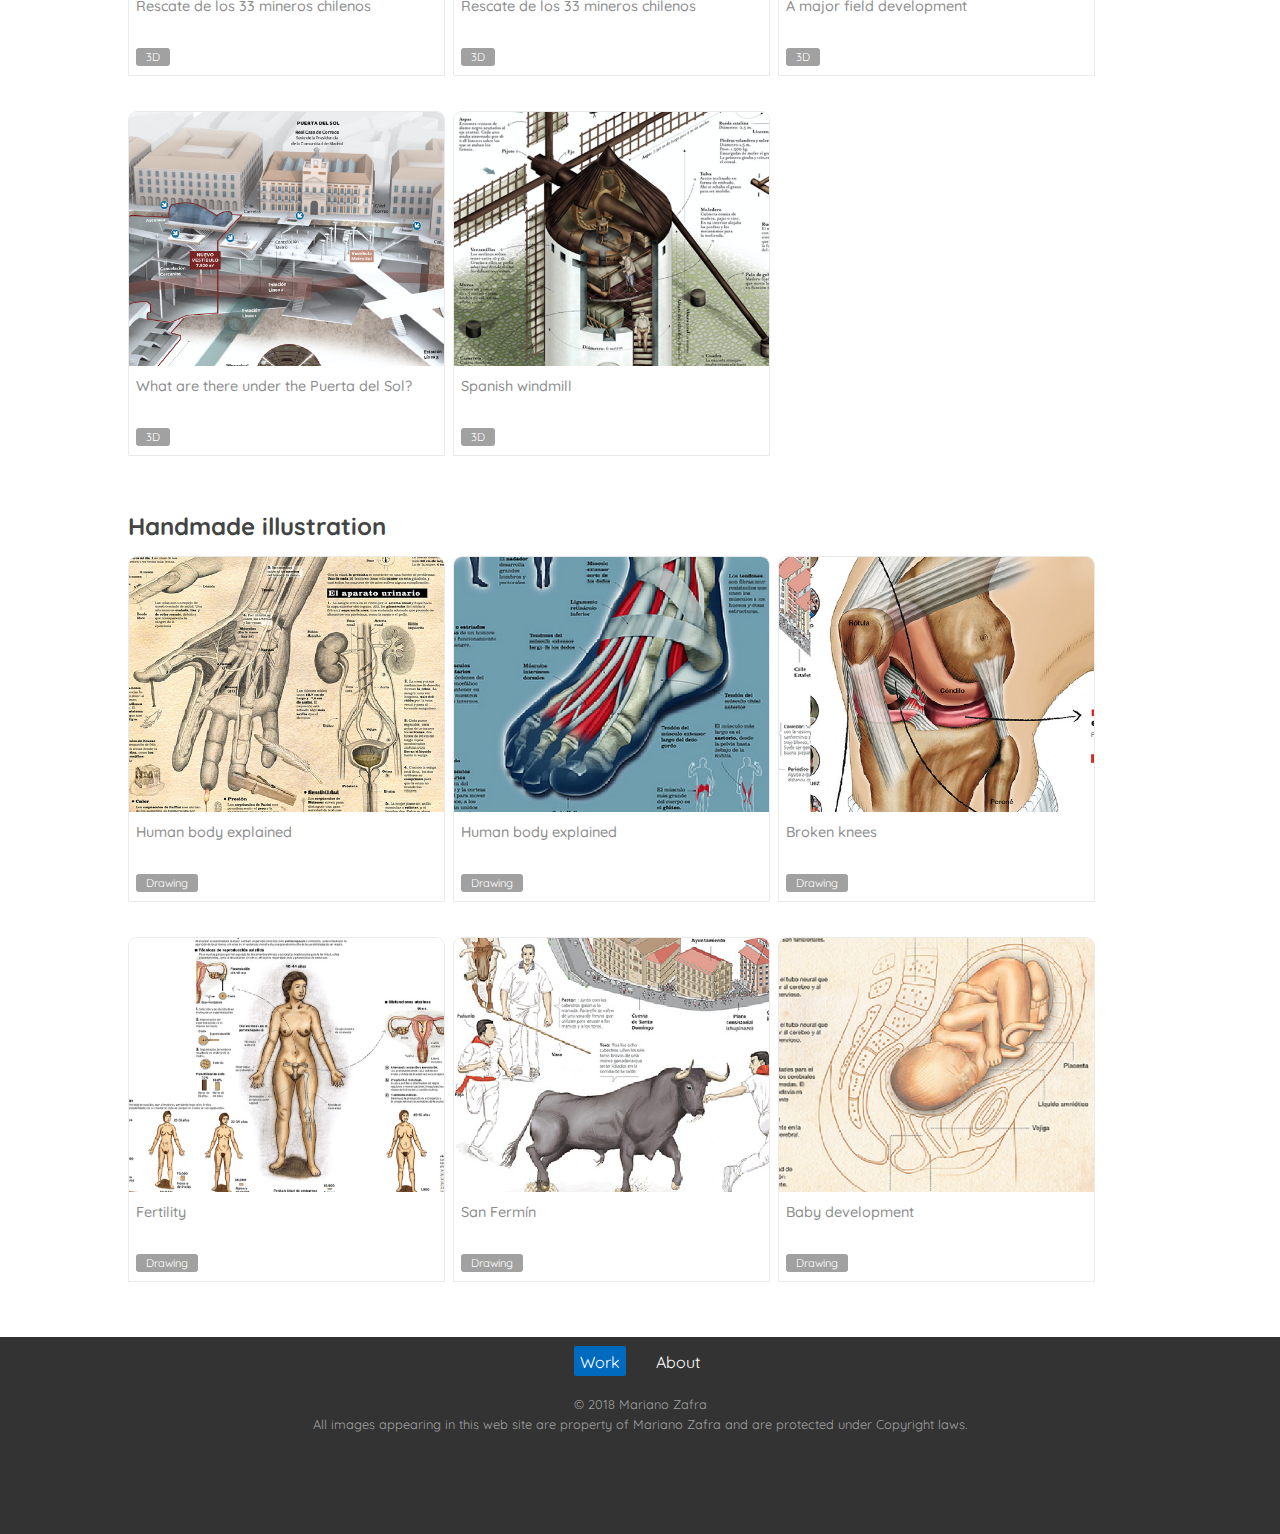
==== commit e01d5ebc: "index edits" ====
--- a/docs/index.html
+++ b/docs/index.html
@@ -39,6 +39,26 @@
                 <div class="graphics">
 
                     <div class="graphic">
+                        <a target="_blank" href="https://www.reuters.com/graphics/BUILDING-FIRES/byprqyryzve/">
+                            <div class="imagen">
+                                <video class="imagen" width="315" height="255" autoplay loop muted playsinline>
+                                    <source src="img/building.mp4" type="video/mp4">
+                                    Your browser does not support the video tag.
+                                </video>
+                            </div>
+
+                            <h3 class="graphic-name">Buildings wrapped in solid gasoline. Despite scores of deaths, building codes in many countries don’t require the removal of flammable polymers from cladding
+                            </h3>
+                        </a>
+                        <div class="idiomas">
+                            <a class="idioma" target="_blank"
+                                href="https://www.reuters.com/graphics/BUILDING-FIRES/byprqyryzve/">English</a>
+
+                        </div>
+                        <div class="tags"><span class="tag">Story</span><span class="tag">Reporging</span><span class="tag">Graphics</span><span
+                                class="tag">3D</span></div>
+                    </div>
+                    <div class="graphic">
                         <a target="_blank" href="https://www.reuters.com/graphics/UKRAINE-CRISIS/DRONES/dwpkeyjwkpm/">
                             <div class="imagen">
                                 <video class="imagen" width="315" height="255" autoplay loop muted playsinline>
@@ -54,7 +74,7 @@
                         </a>
                         <div class="idiomas">
                             <a class="idioma" target="_blank"
-                                href="https://www.reuters.com/graphics/UKRAINE-CRISIS/MAPS/klvygwawavg/#four-factors-that-stalled-ukraines-counteroffensive">English</a>
+                                href="https://www.reuters.com/graphics/UKRAINE-CRISIS/DRONES/dwpkeyjwkpm/">English</a>
 
                         </div>
                         <div class="tags"><span class="tag">Story</span><span class="tag">Graphics</span><span
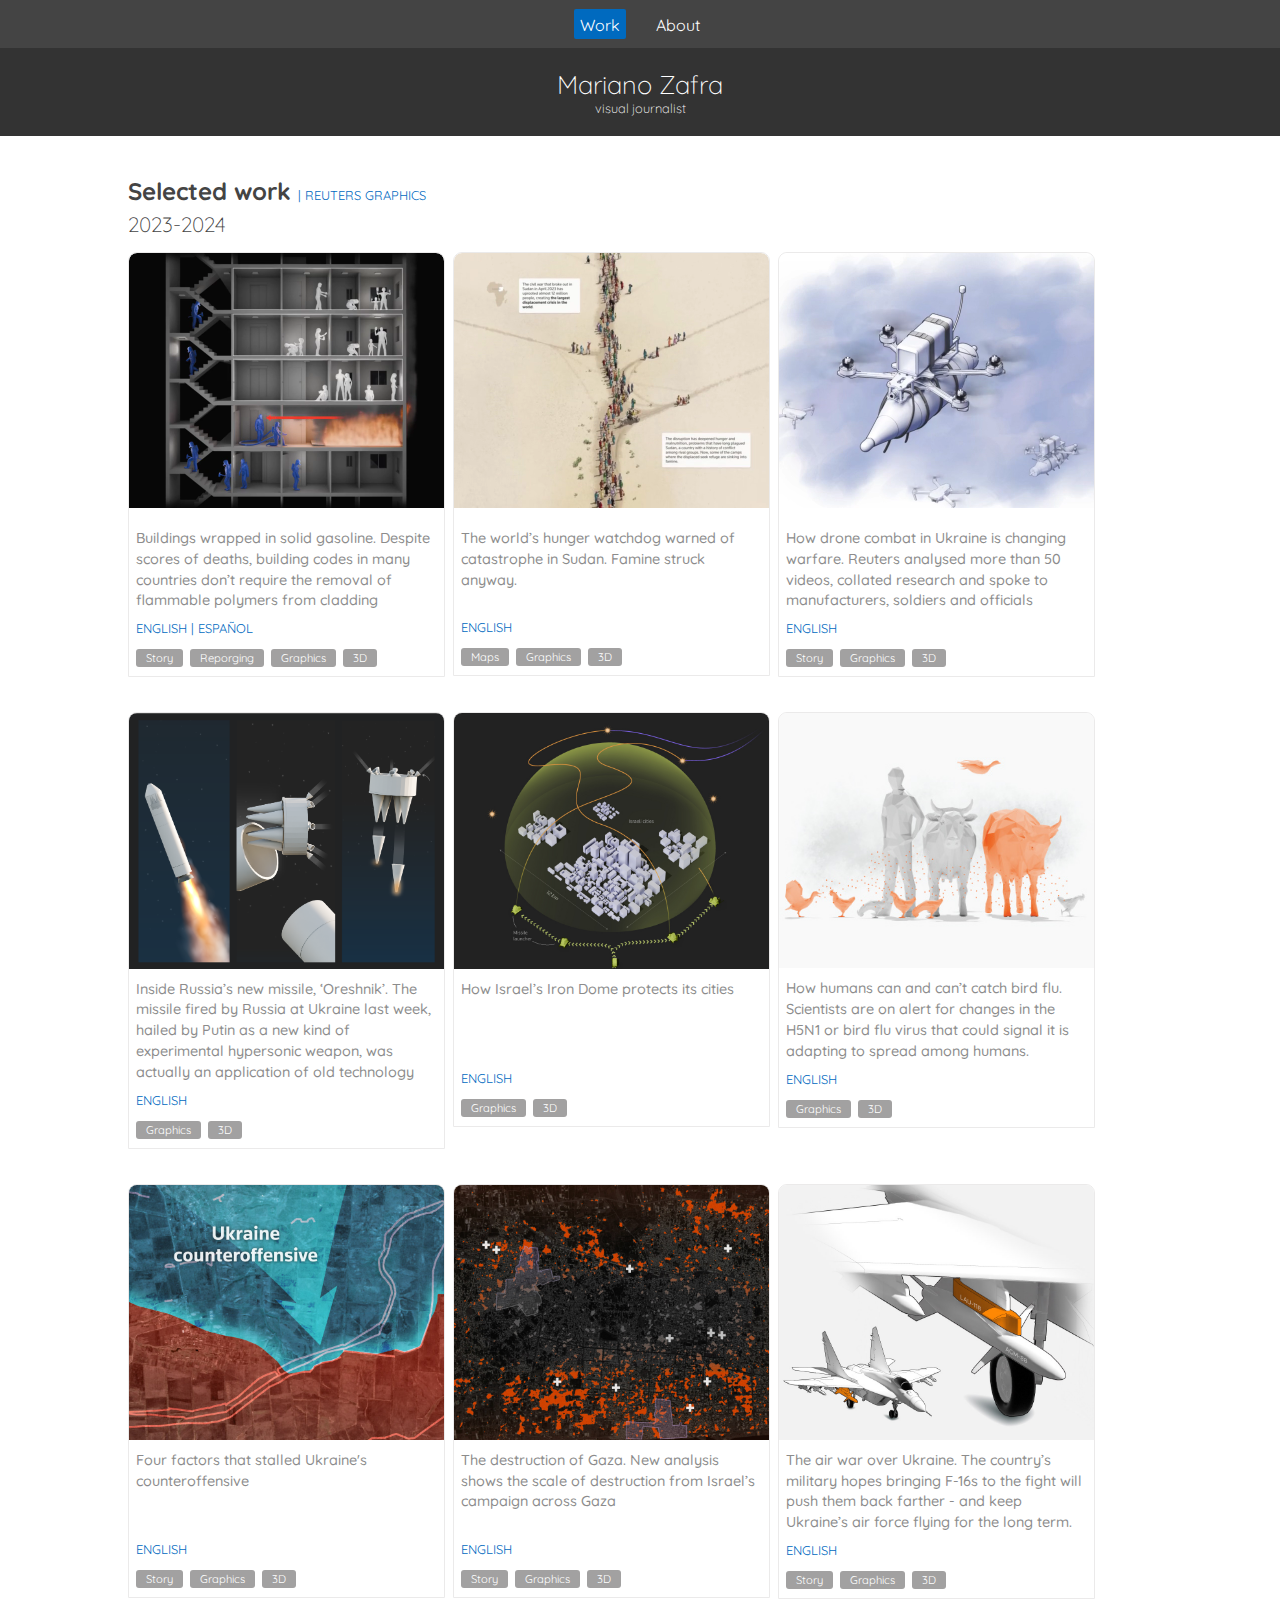
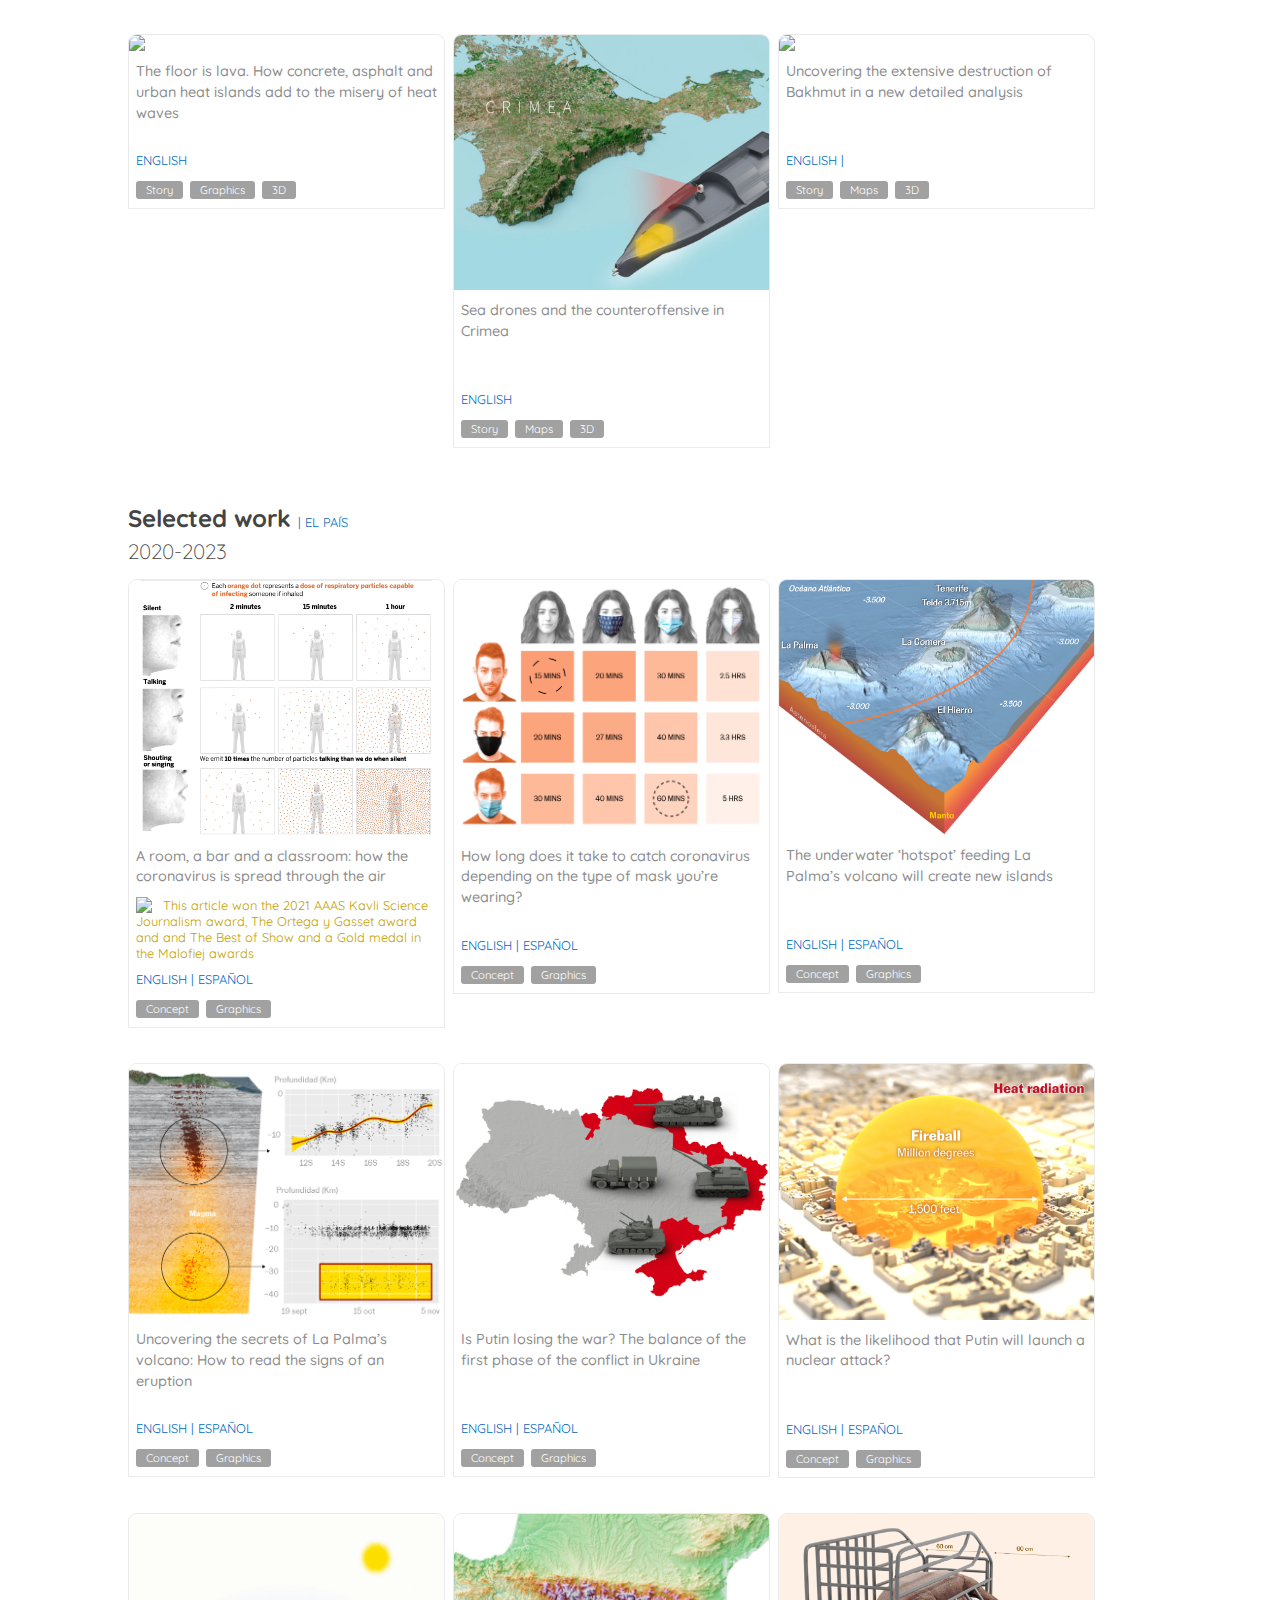
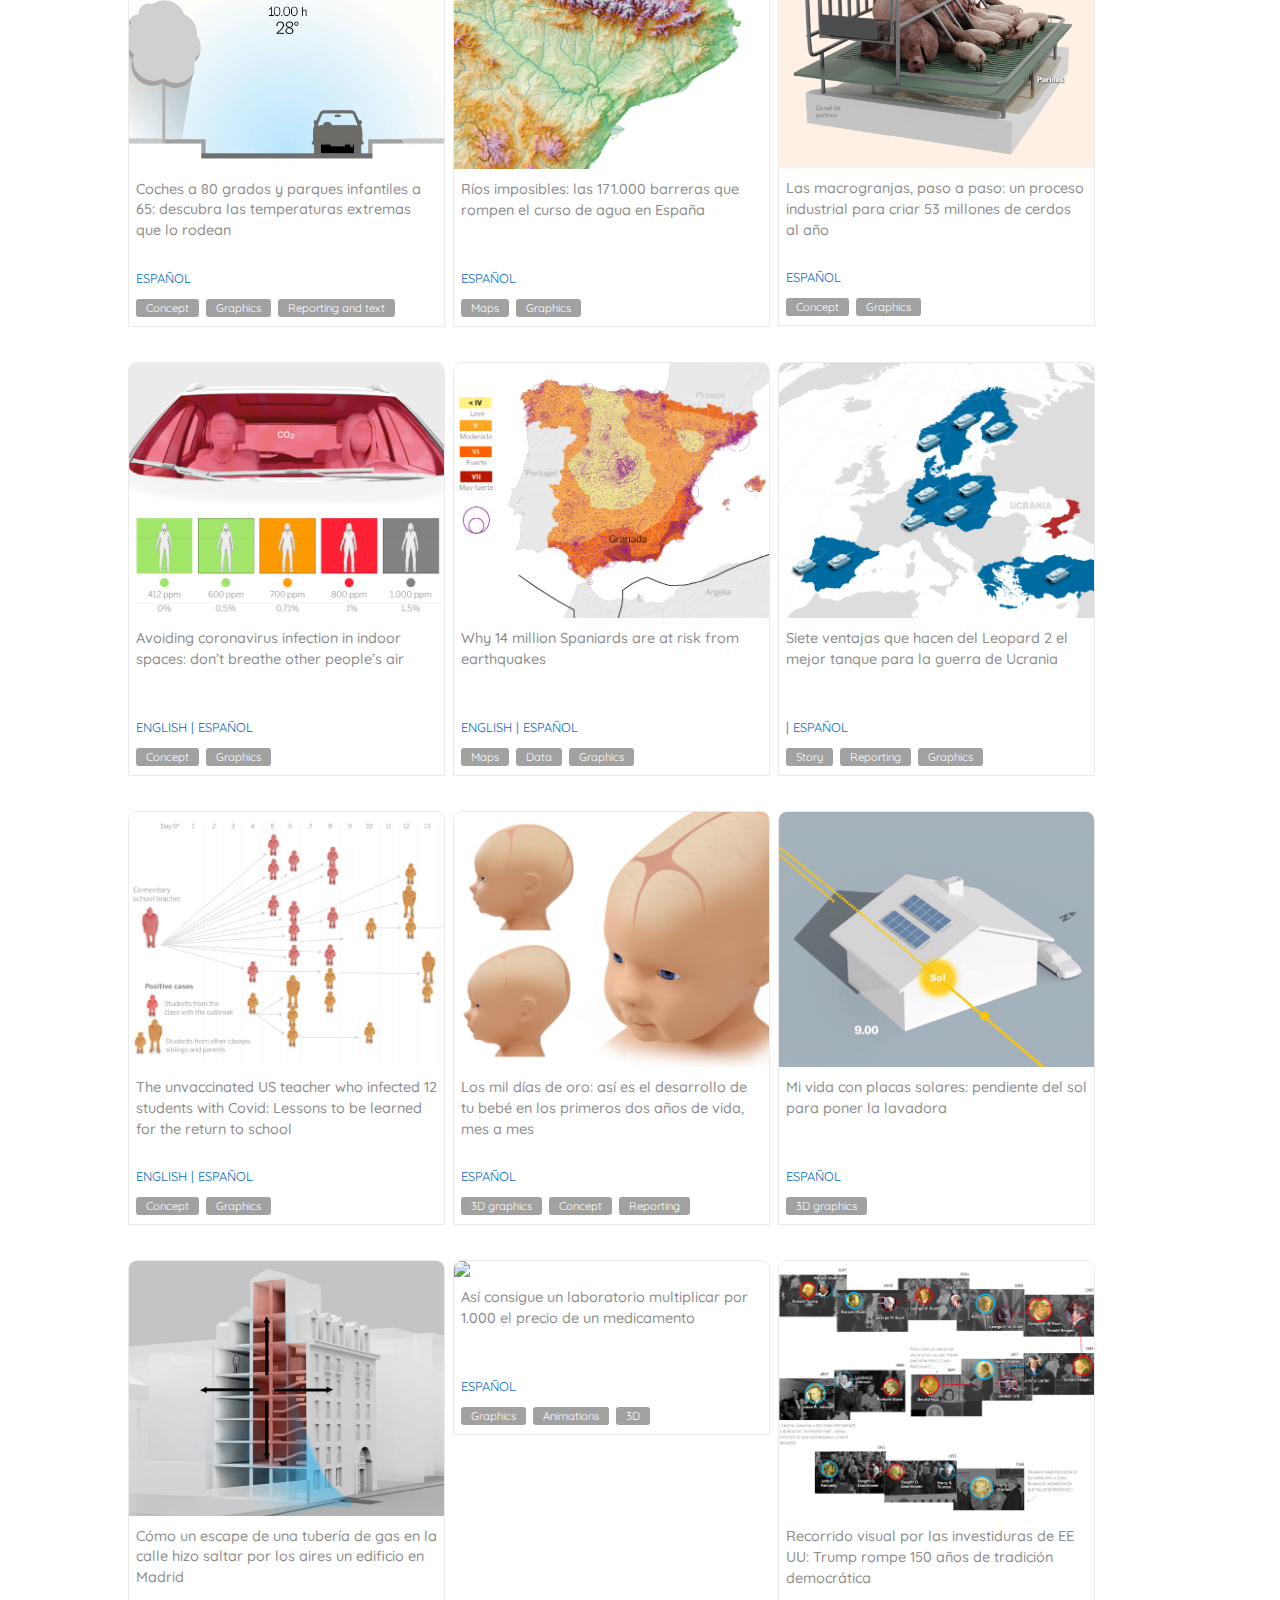
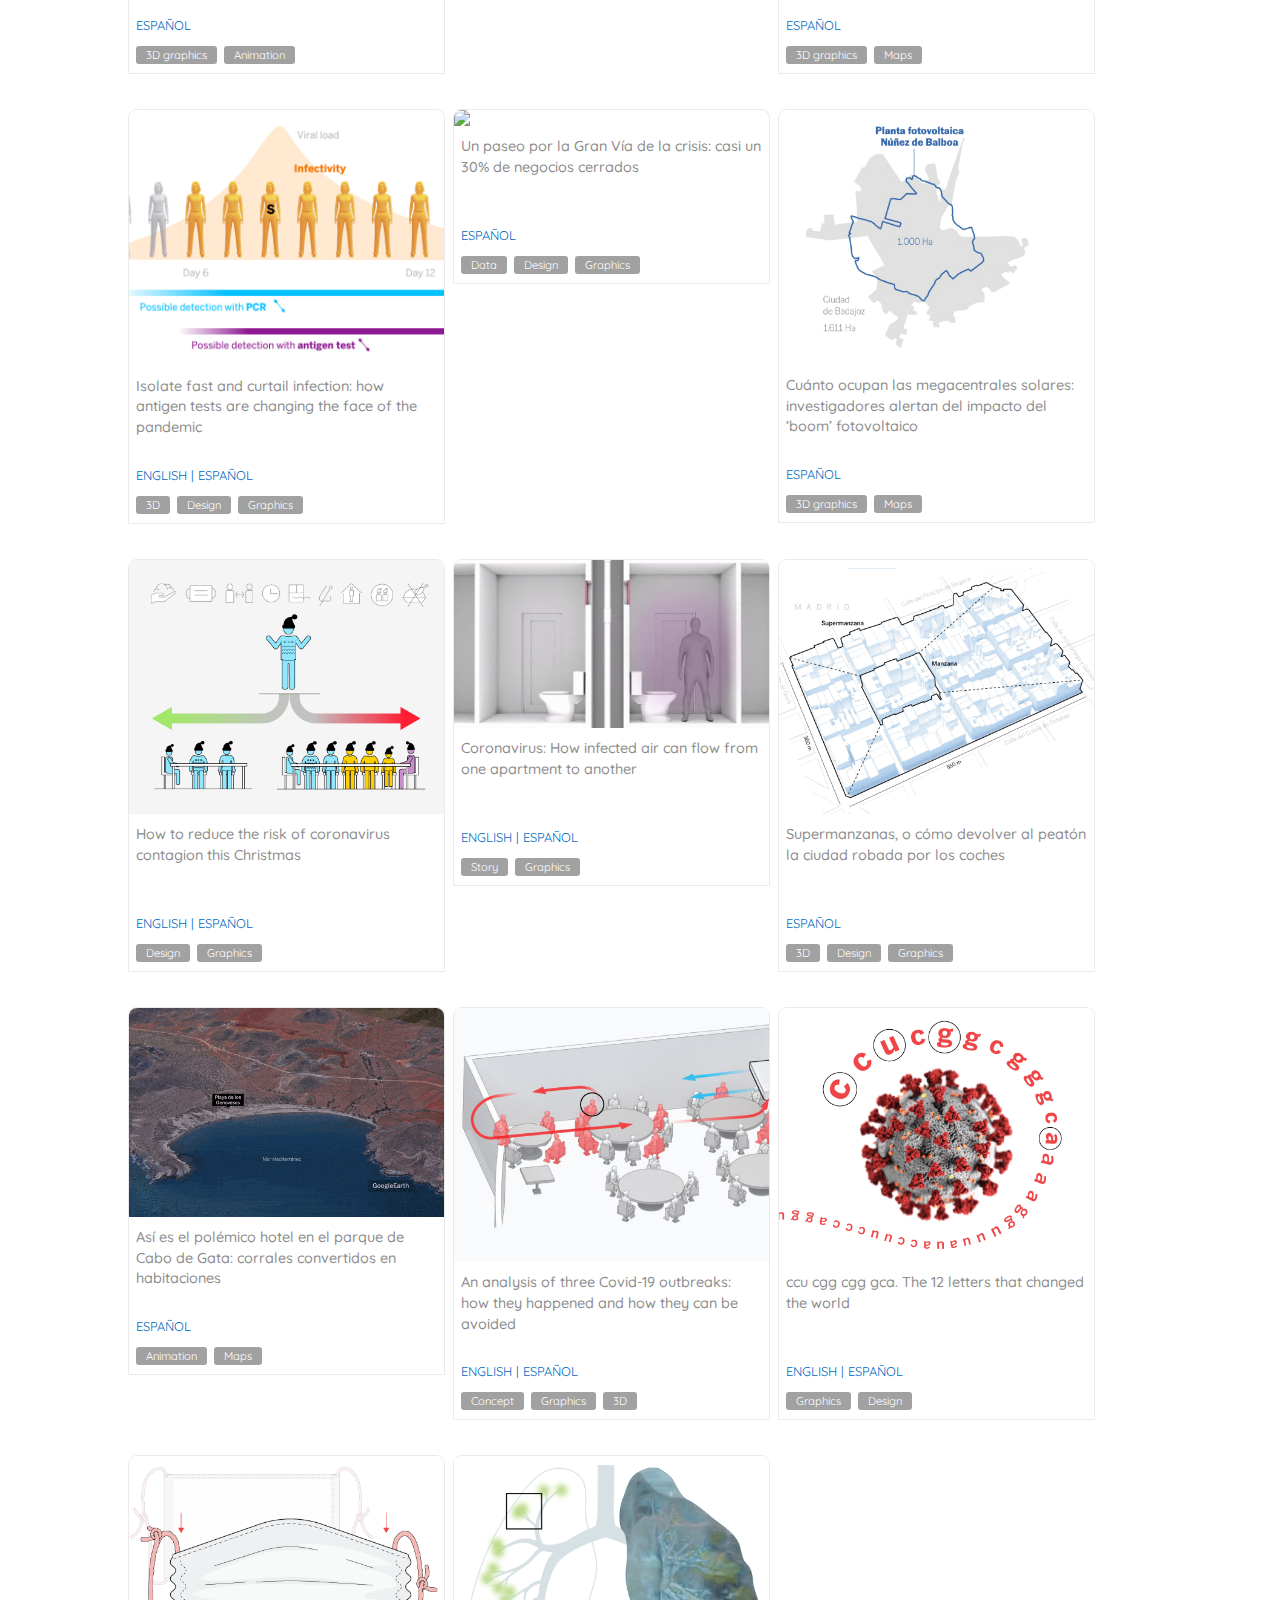
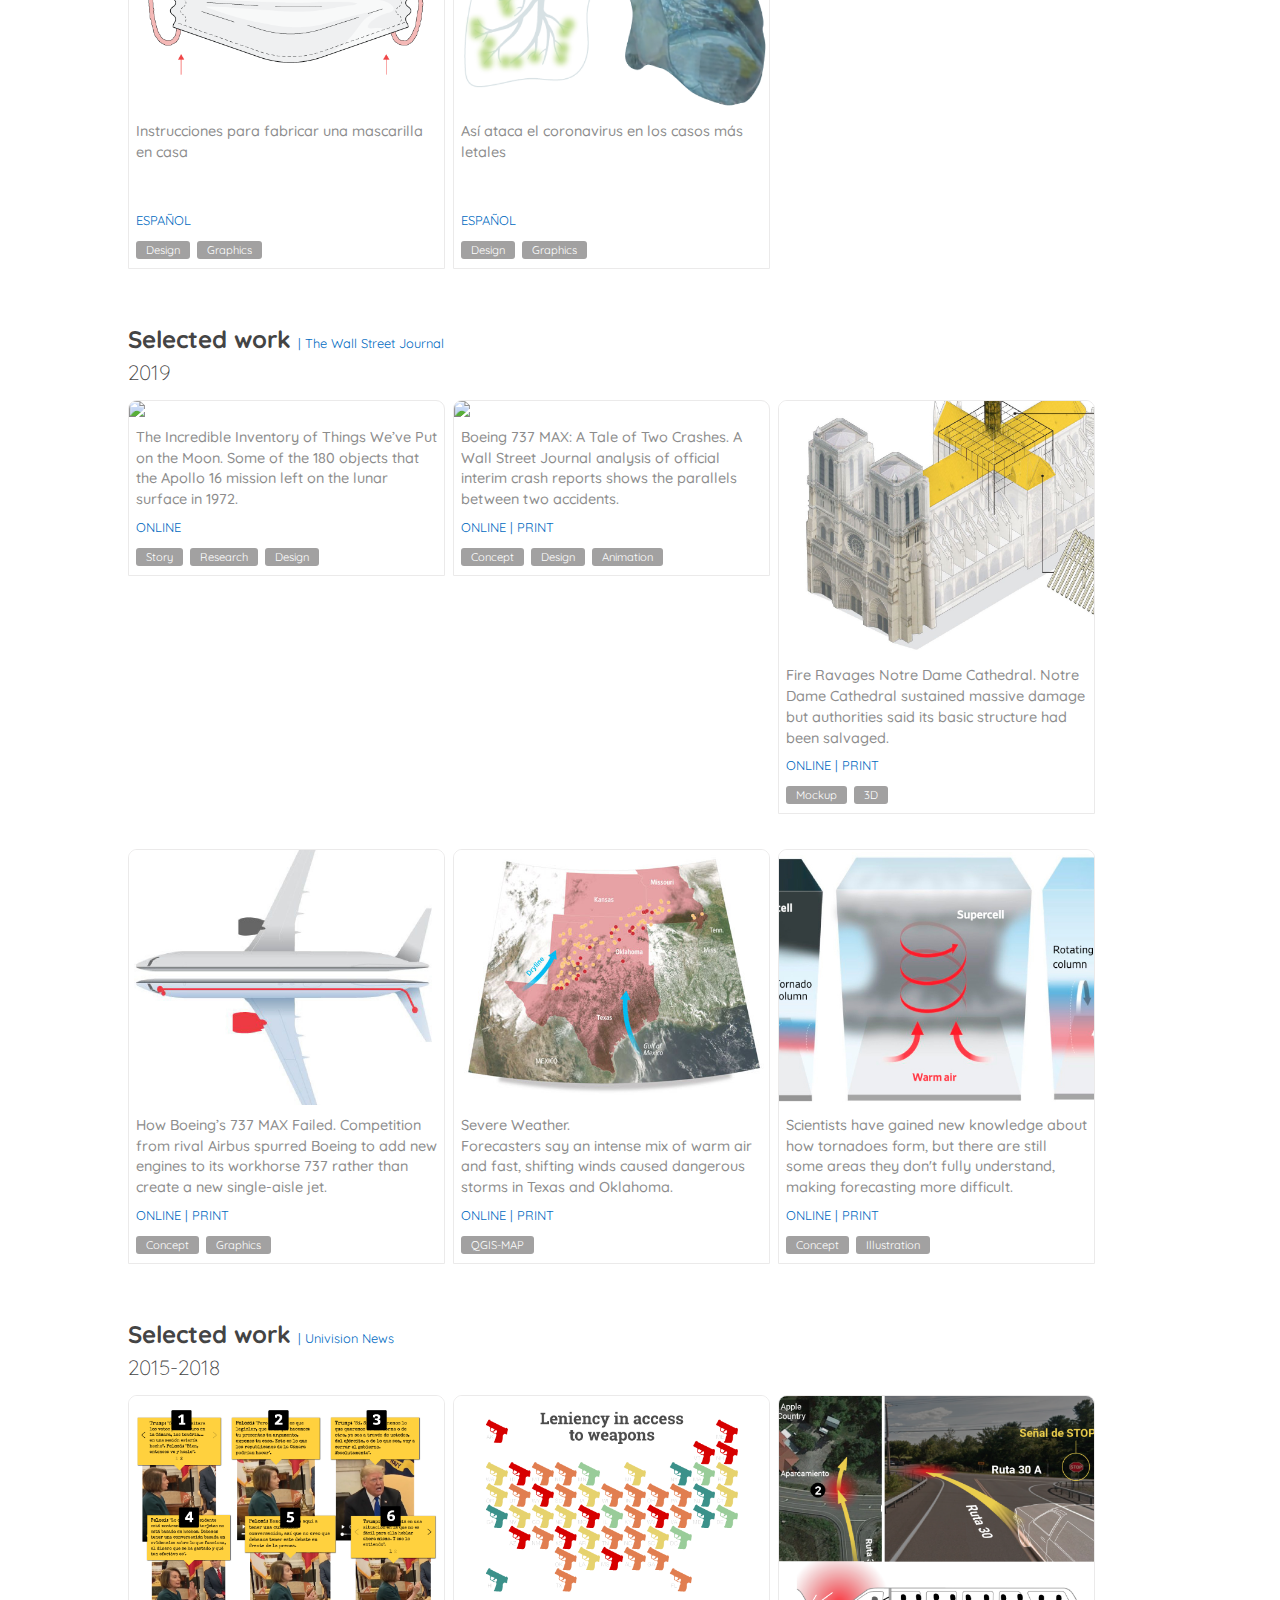
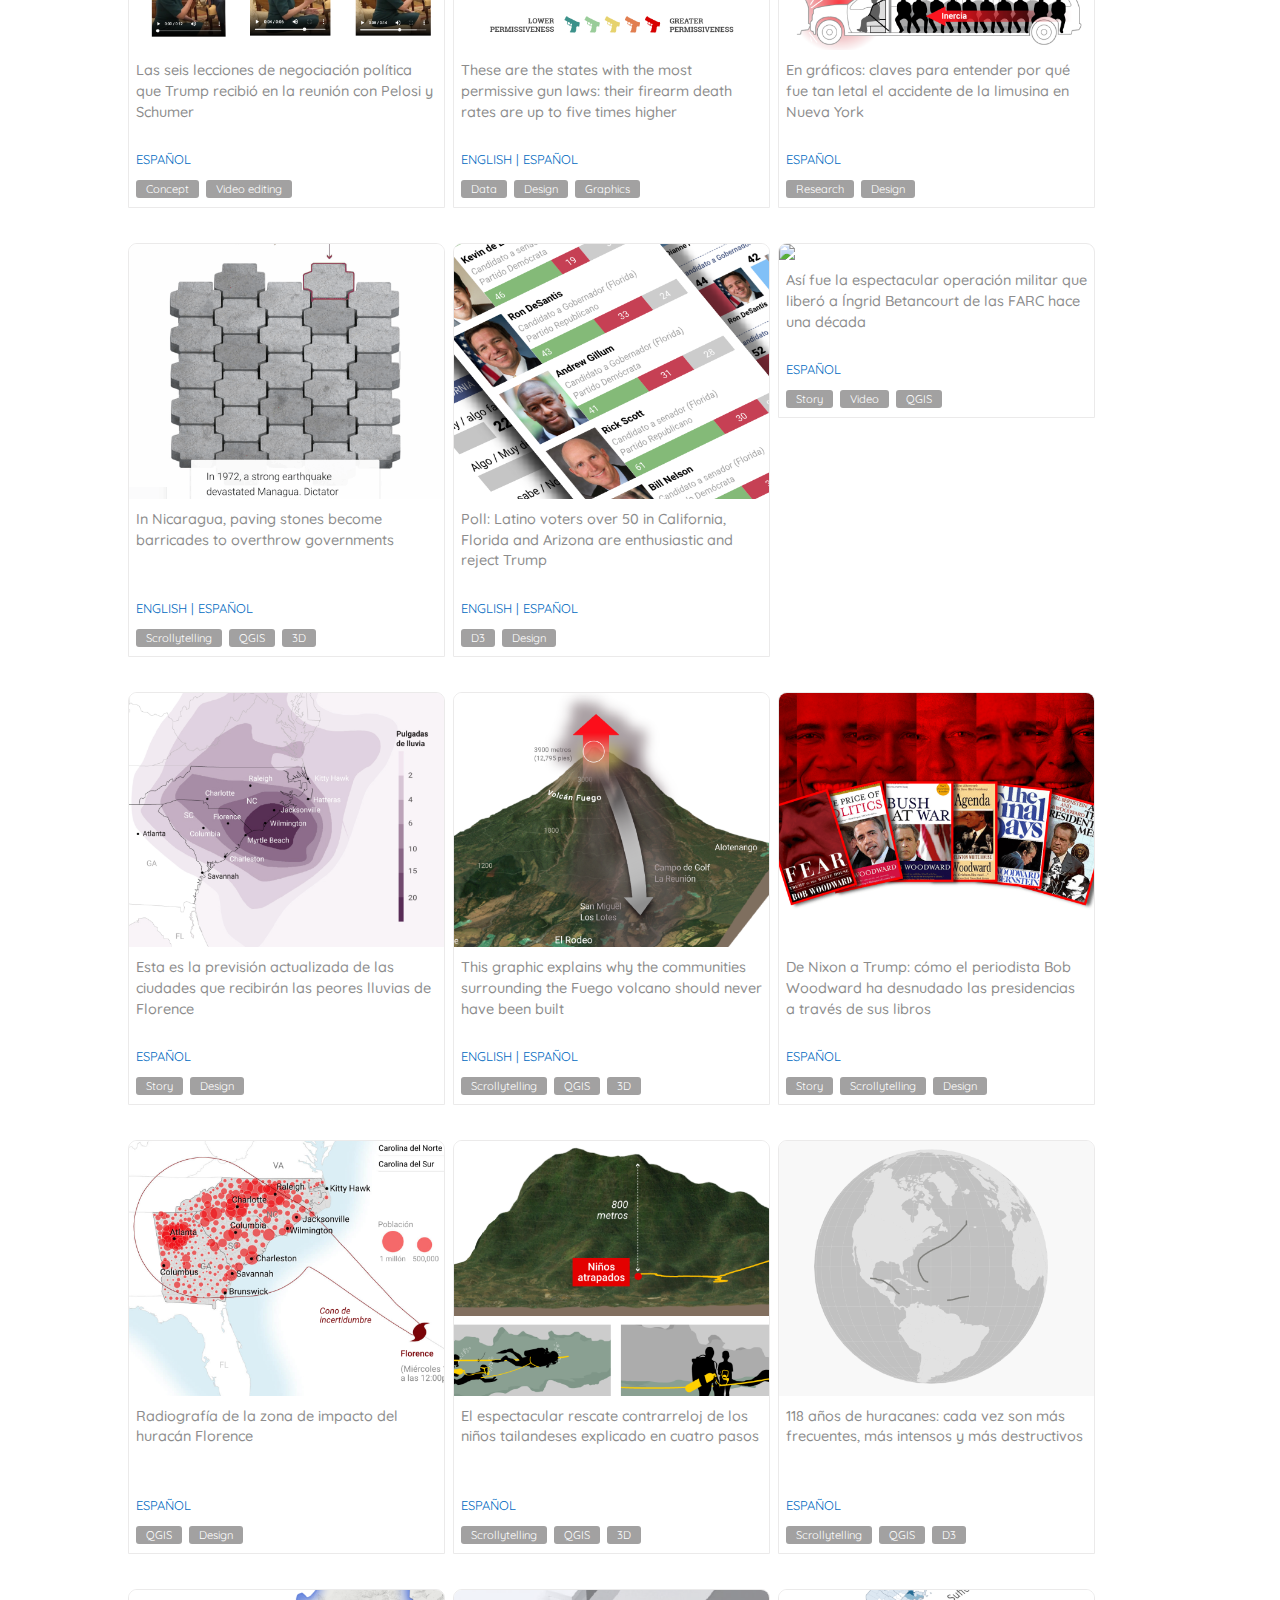
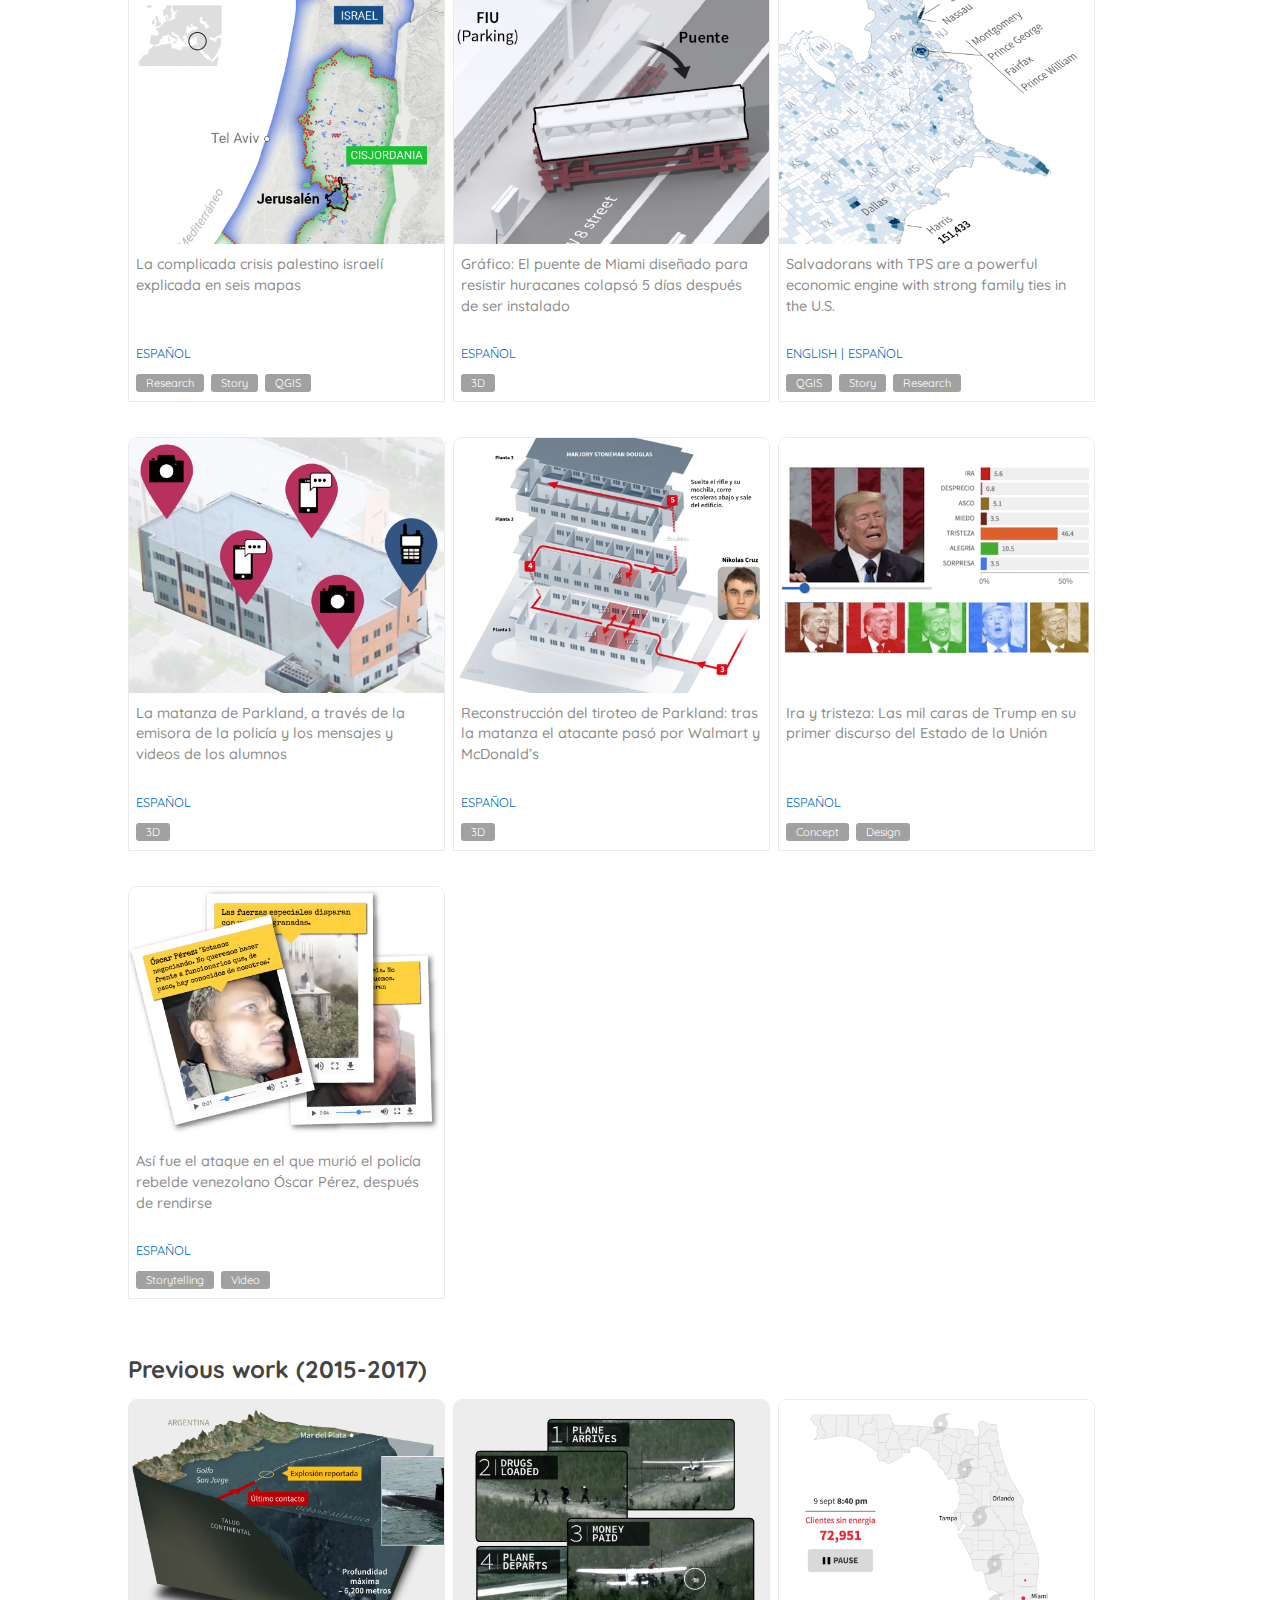
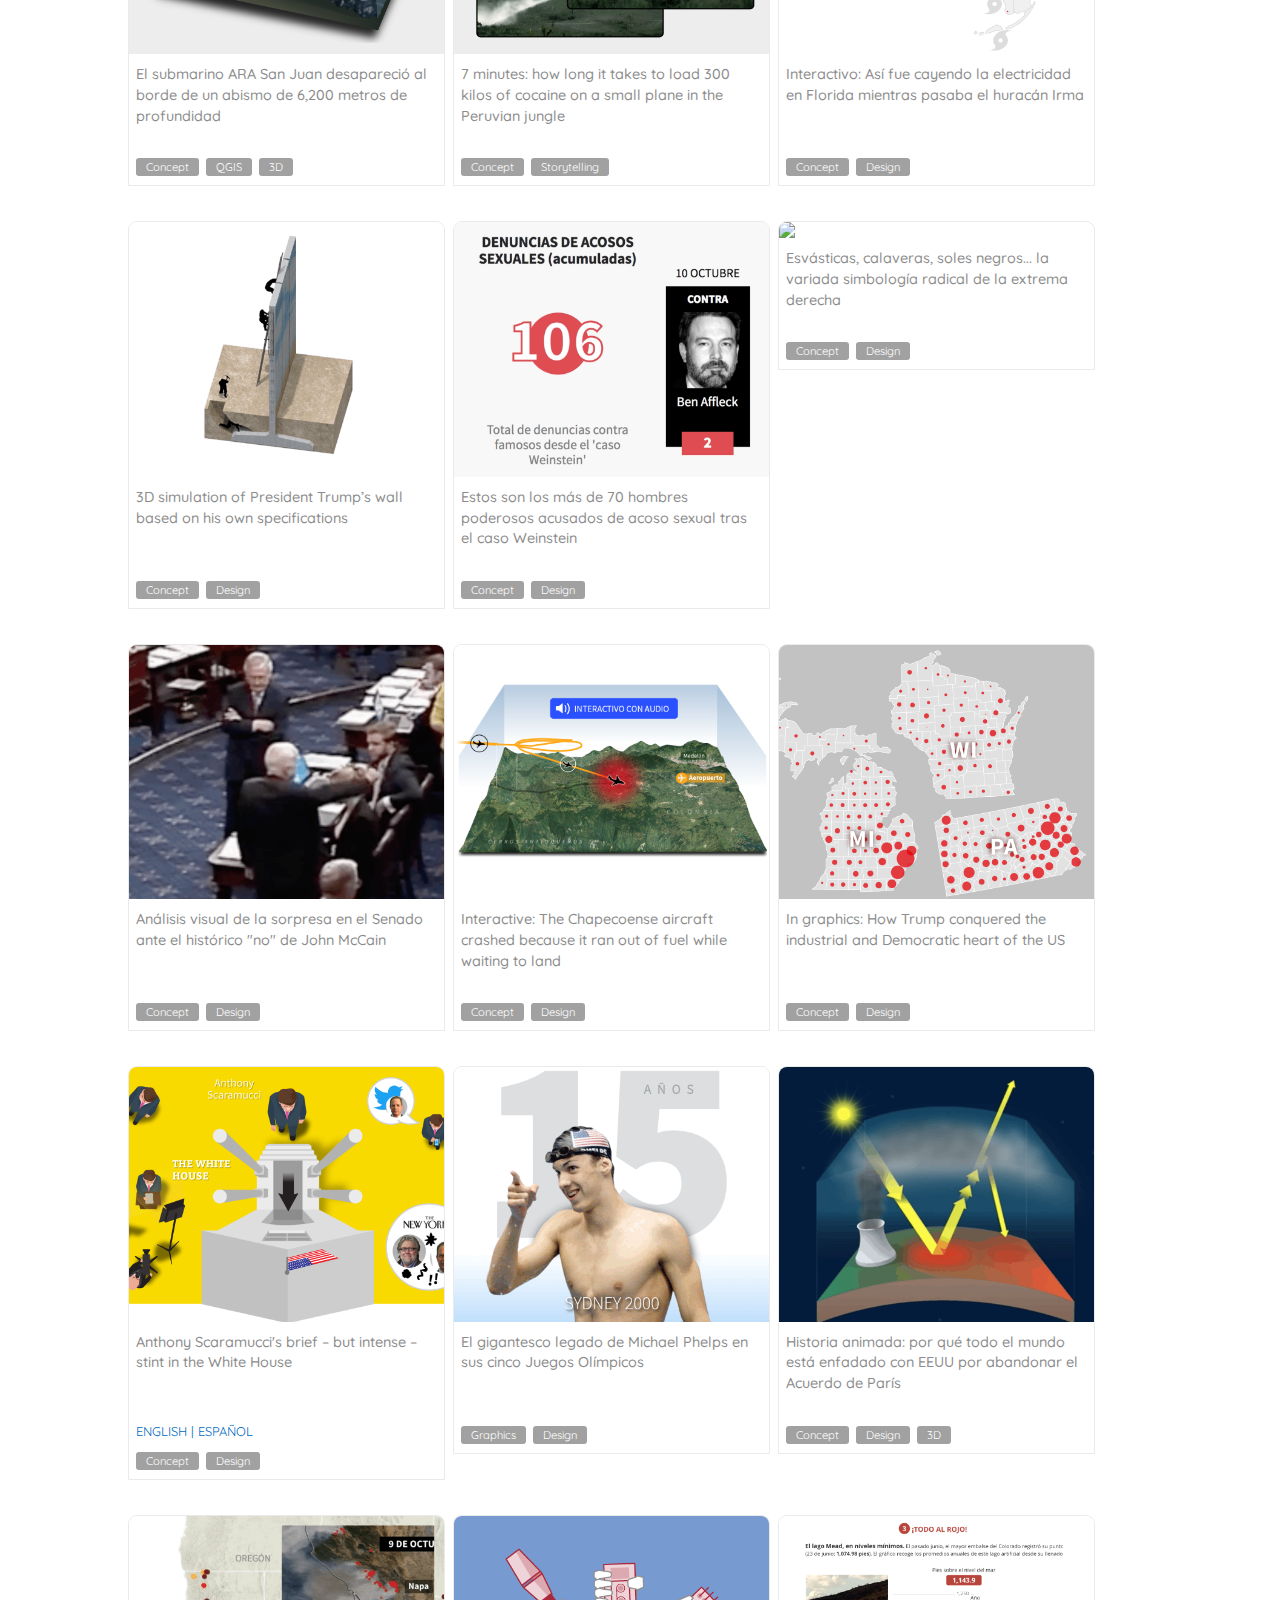
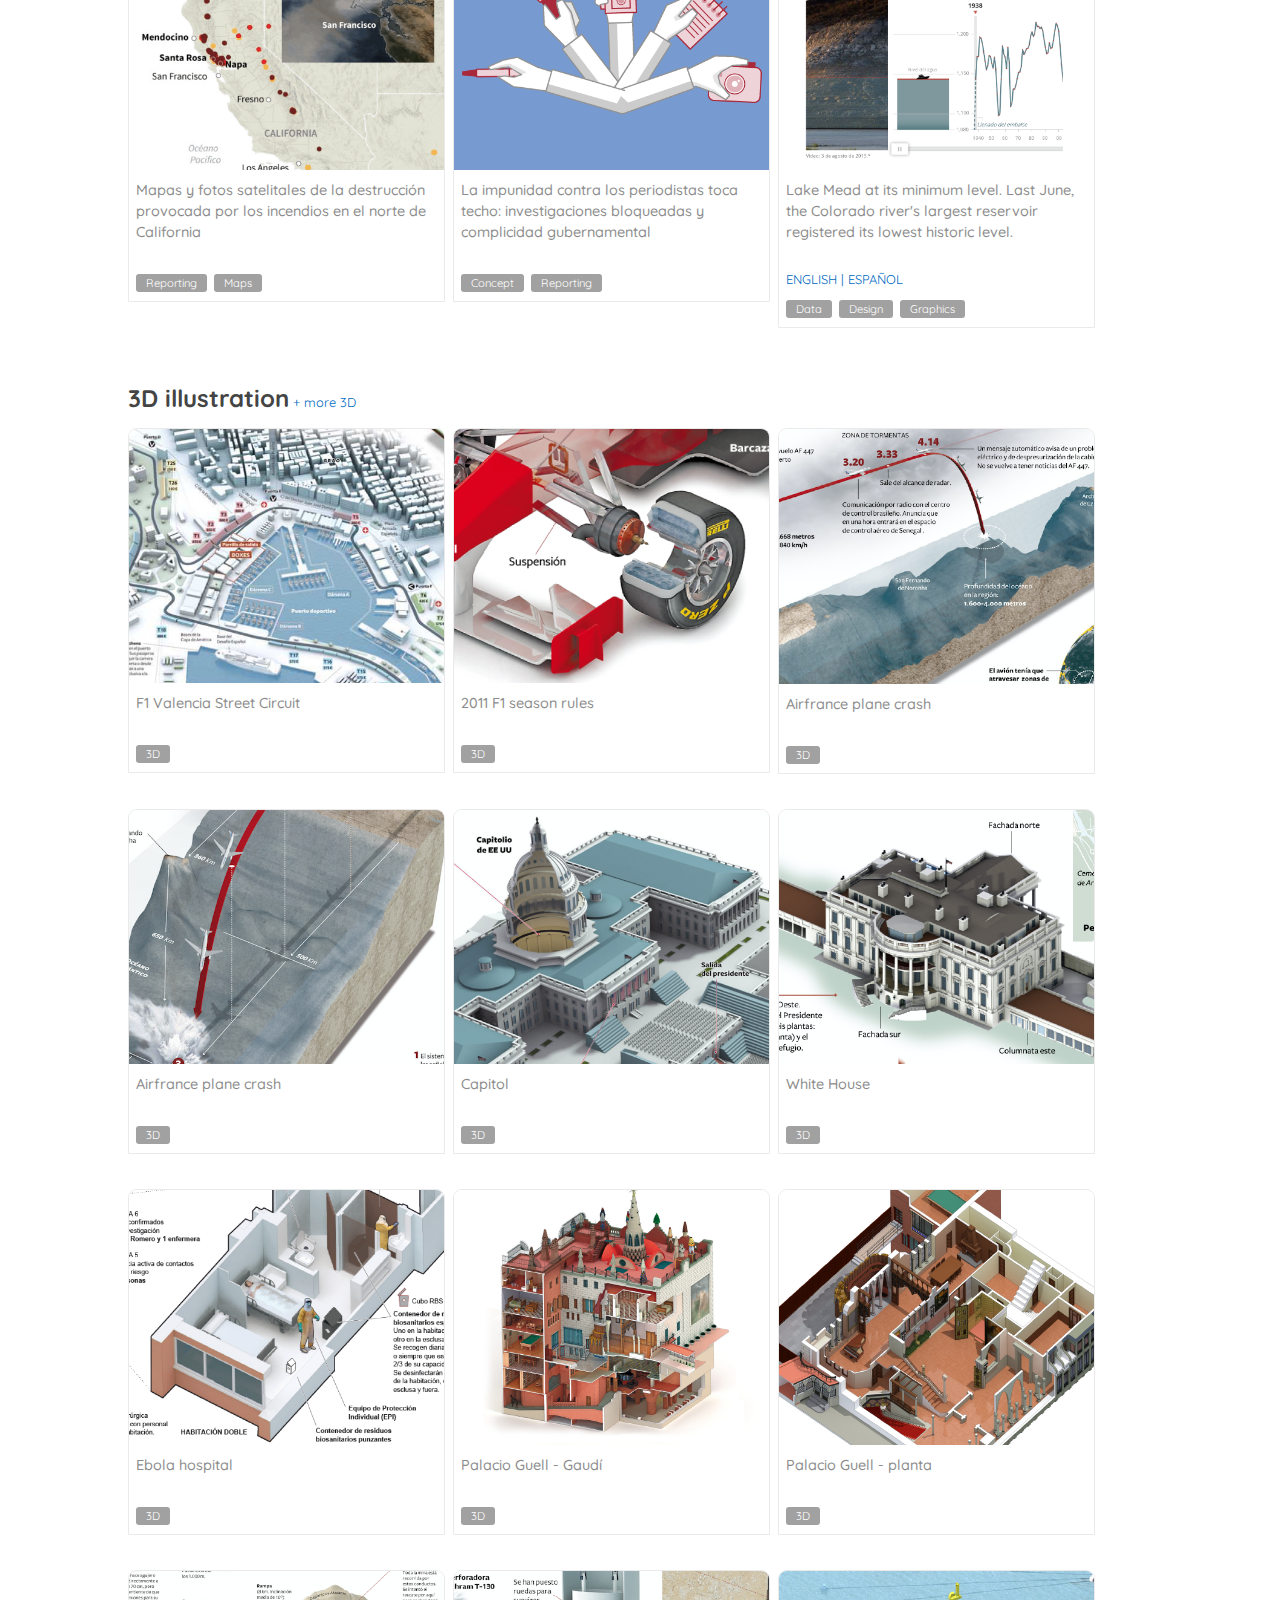
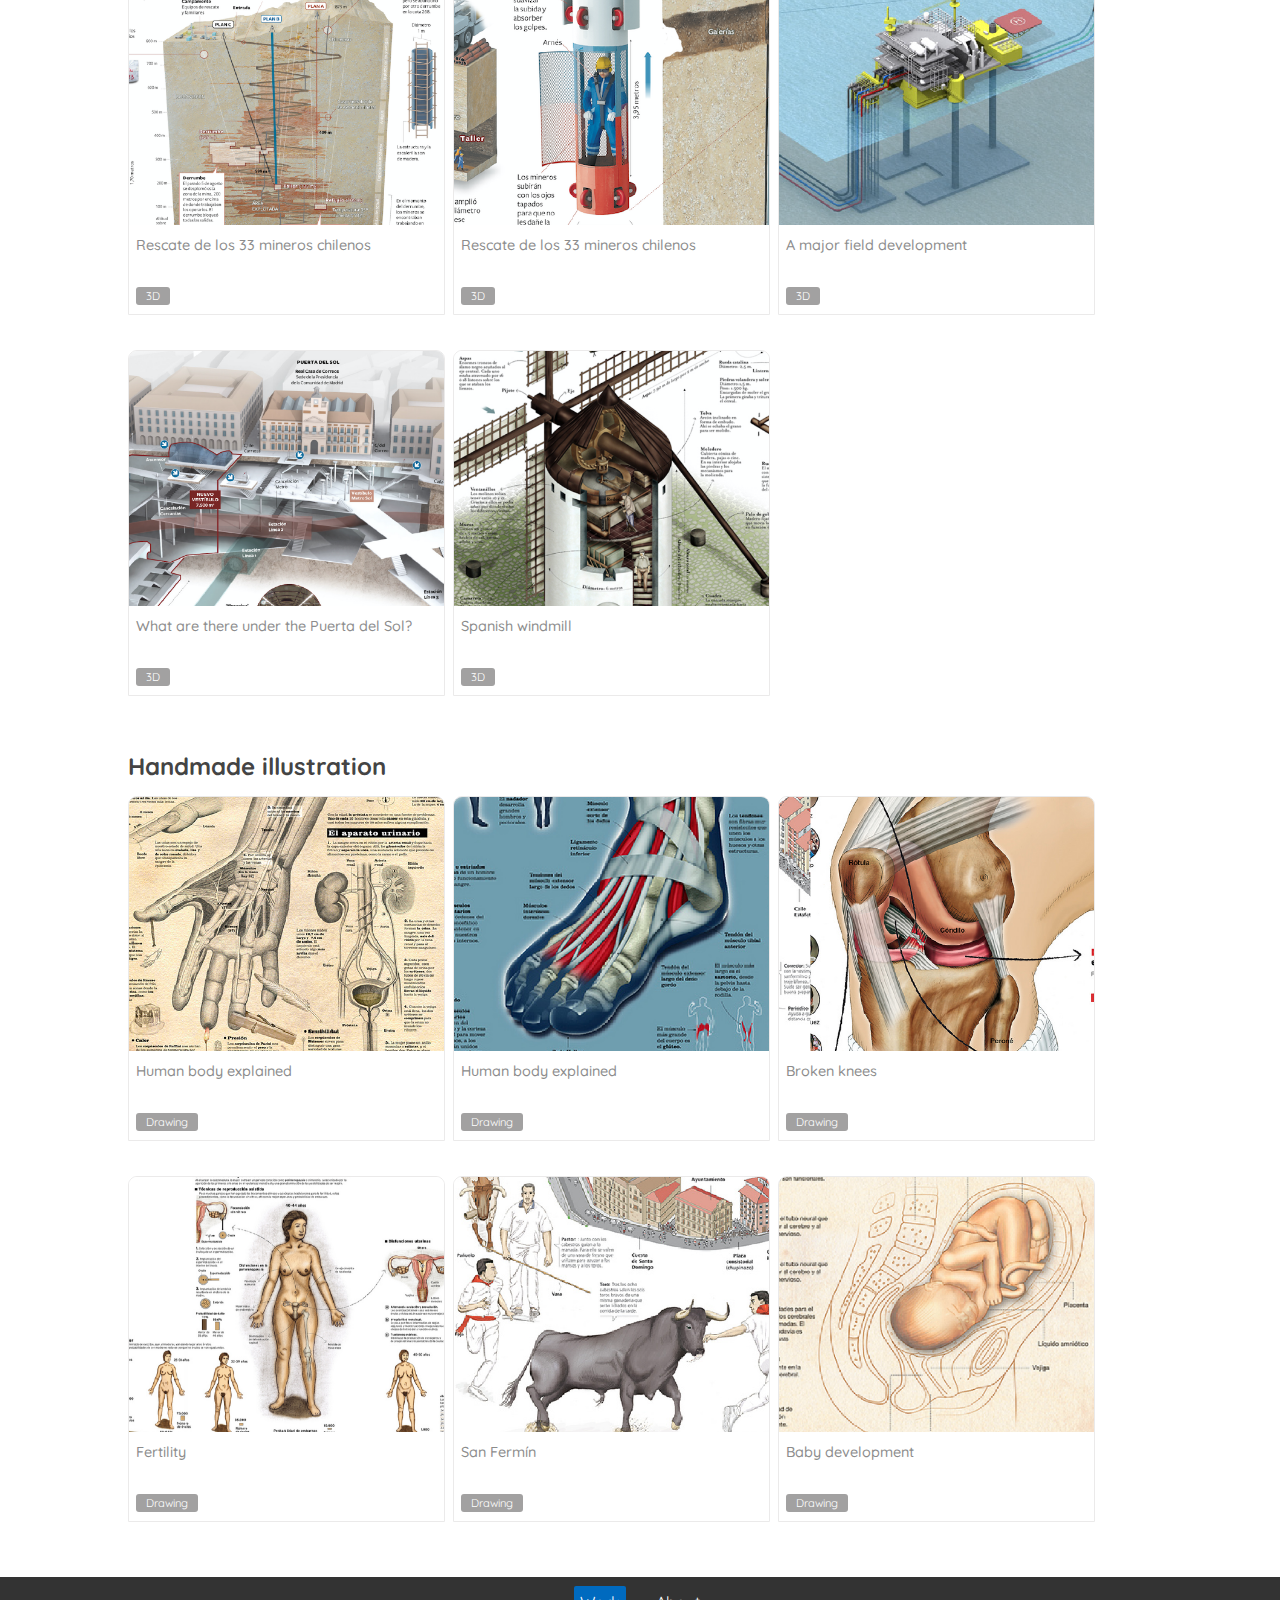
==== commit da55ca71: "index changes" ====
--- a/docs/index.html
+++ b/docs/index.html
@@ -47,15 +47,39 @@
                                 </video>
                             </div>
 
-                            <h3 class="graphic-name">Buildings wrapped in solid gasoline. Despite scores of deaths, building codes in many countries don’t require the removal of flammable polymers from cladding
+                            <h3 class="graphic-name">Buildings wrapped in solid gasoline. Despite scores of deaths,
+                                building codes in many countries don’t require the removal of flammable polymers from
+                                cladding
                             </h3>
                         </a>
+                        <div class="idiomas"><a class="idioma" target="_blank"
+                                href="https://www.reuters.com/graphics/BUILDING-FIRES/byprqyryzve/">English</a>
+                            | <a class="idioma" target="_blank"
+                                href="https://www.reuters.com/graphics/BUILDING-FIRES/byprqyryzve/es/">Español</a>
+                        </div>
+
+                        <div class="tags"><span class="tag">Story</span><span class="tag">Reporging</span><span
+                                class="tag">Graphics</span><span class="tag">3D</span></div>
+                    </div>
+                    <div class="graphic">
+                        <a target="_blank" href="https://www.reuters.com/graphics/FAMINE-RESPONSE/SUDAN/zdvxqkqxnpx/">
+                            <div class="imagen">
+                                <video class="imagen" width="315" height="255" autoplay loop muted playsinline>
+                                    <source src="img/sudan.mp4" type="video/mp4">
+                                    Your browser does not support the video tag.
+                                </video>
+                            </div>
+
+                            <h3 class="graphic-name">The world’s hunger watchdog warned of catastrophe in Sudan. Famine
+                                struck anyway.
+                            </h3>
+                        </a>
                         <div class="idiomas">
                             <a class="idioma" target="_blank"
-                                href="https://www.reuters.com/graphics/BUILDING-FIRES/byprqyryzve/">English</a>
-
-                        </div>
-                        <div class="tags"><span class="tag">Story</span><span class="tag">Reporging</span><span class="tag">Graphics</span><span
+                                href="https://www.reuters.com/graphics/FAMINE-RESPONSE/SUDAN/zdvxqkqxnpx/">English</a>
+
+                        </div>
+                        <div class="tags"><span class="tag">Maps</span><span class="tag">Graphics</span><span
                                 class="tag">3D</span></div>
                     </div>
                     <div class="graphic">
@@ -68,8 +92,8 @@
                             </div>
 
                             <h3 class="graphic-name">How drone combat in Ukraine is changing warfare. Reuters analysed
-                                more than 50 videos of drone attacks, collated research and spoke to over a dozen
-                                manufacturers, soldiers and officials
+                                more than 50 videos, collated research and spoke to manufacturers, soldiers and
+                                officials
                             </h3>
                         </a>
                         <div class="idiomas">
@@ -79,6 +103,23 @@
                         </div>
                         <div class="tags"><span class="tag">Story</span><span class="tag">Graphics</span><span
                                 class="tag">3D</span></div>
+                    </div>
+                    <div class="graphic">
+                        <a target="_blank"
+                            href="https://www.reuters.com/graphics/UKRAINE-CRISIS/RUSSIA-MISSILE/gdpzknajgvw/">
+                            <div class="imagen"><img src="img/irbm.png"></div>
+
+                            <h3 class="graphic-name">Inside Russia’s new missile, ‘Oreshnik’. The missile fired by
+                                Russia
+                                at Ukraine last week, hailed by Putin as a new kind of experimental hypersonic weapon,
+                                was actually an application of old technology</h3>
+                        </a>
+                        <div class="idiomas">
+                            <a class="idioma" target="_blank"
+                                href="https://www.reuters.com/graphics/UKRAINE-CRISIS/RUSSIA-MISSILE/gdpzknajgvw/">English</a>
+
+                        </div>
+                        <div class="tags"><span class="tag">Graphics</span><span class="tag">3D</span></div>
                     </div>
                     <div class="graphic">
                         <a target="_blank"
@@ -160,7 +201,7 @@
                     <div class="graphic">
                         <a target="_blank"
                             href="https://www.reuters.com/graphics/CLIMATE-CHANGE/URBAN-HEAT/zgpormdkevd/">
-                            <div class="imagen"><img src="img/heat.jpg"></div>
+                            <div class="imagen"><img src="img/heat2.jpg"></div>
                             <h3 class="graphic-name">The floor is lava. How concrete, asphalt and urban heat islands add
                                 to the misery of heat waves</h3>
                         </a>
